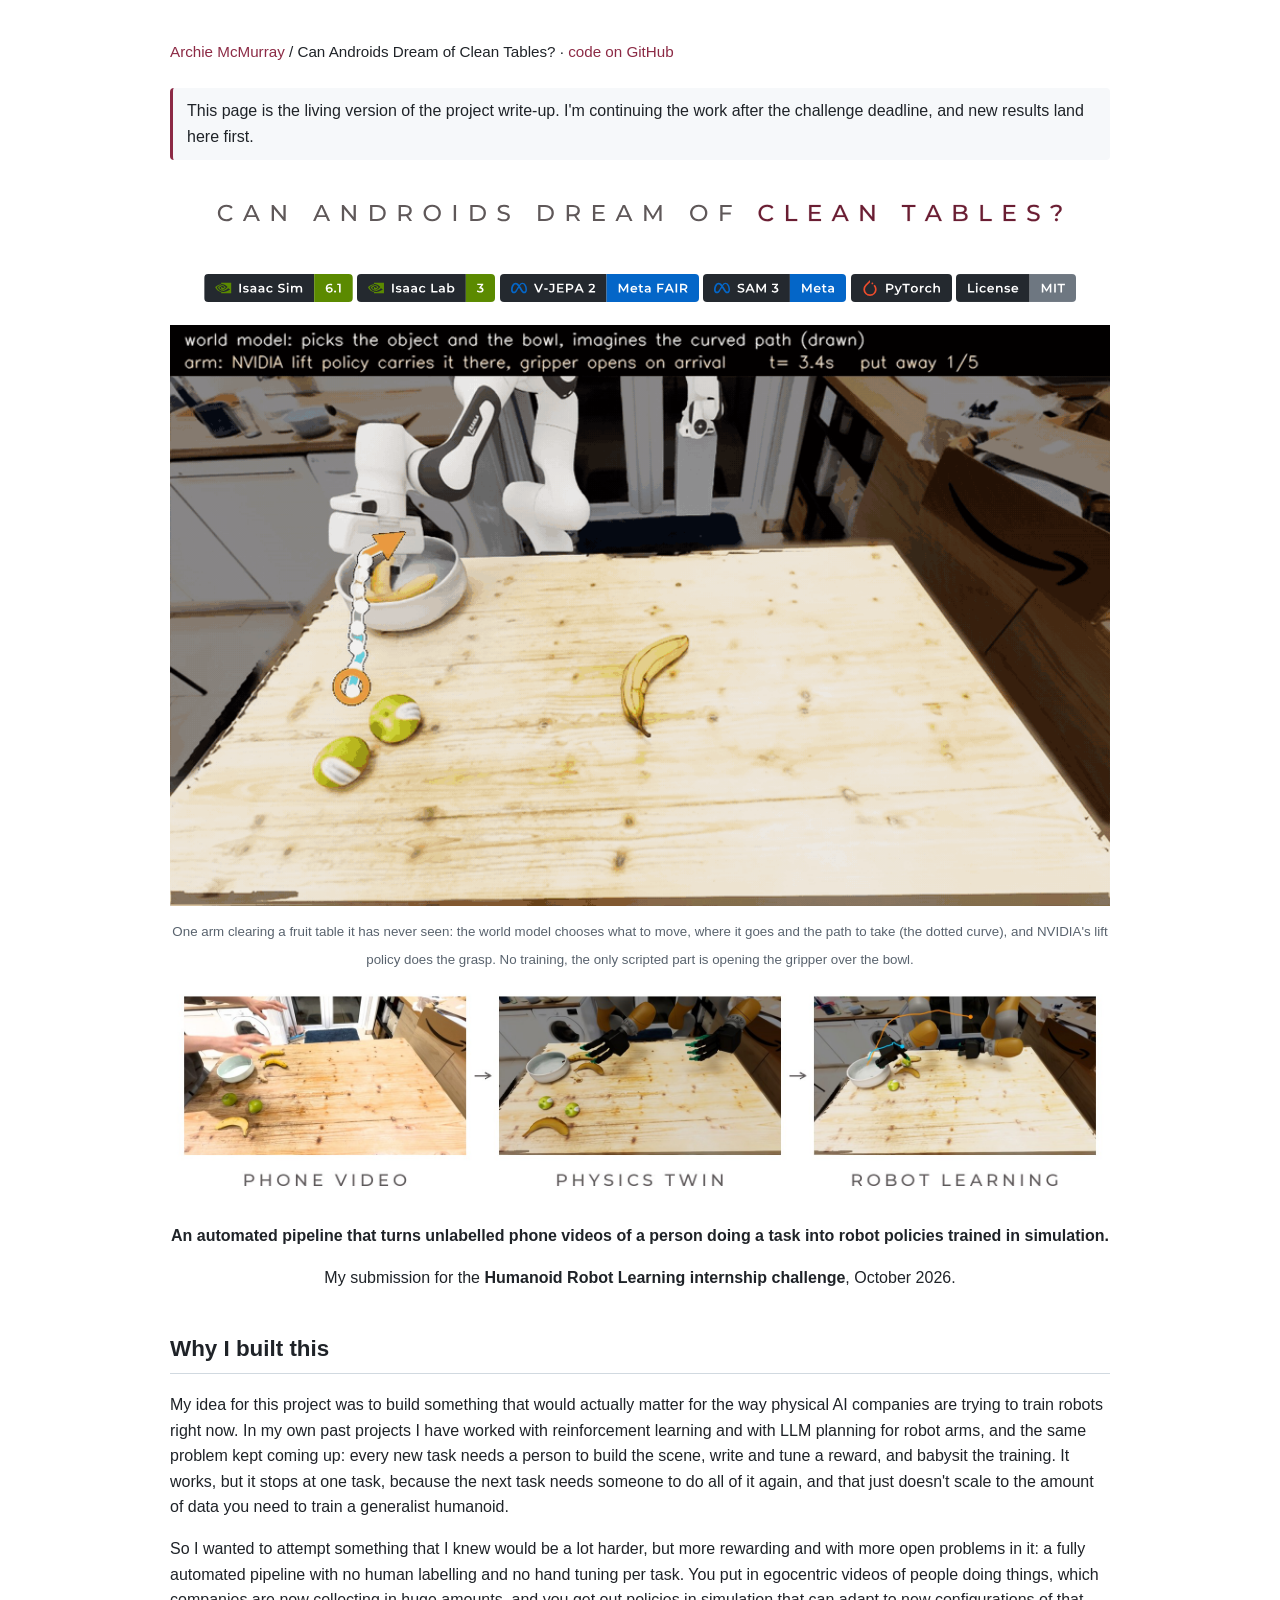
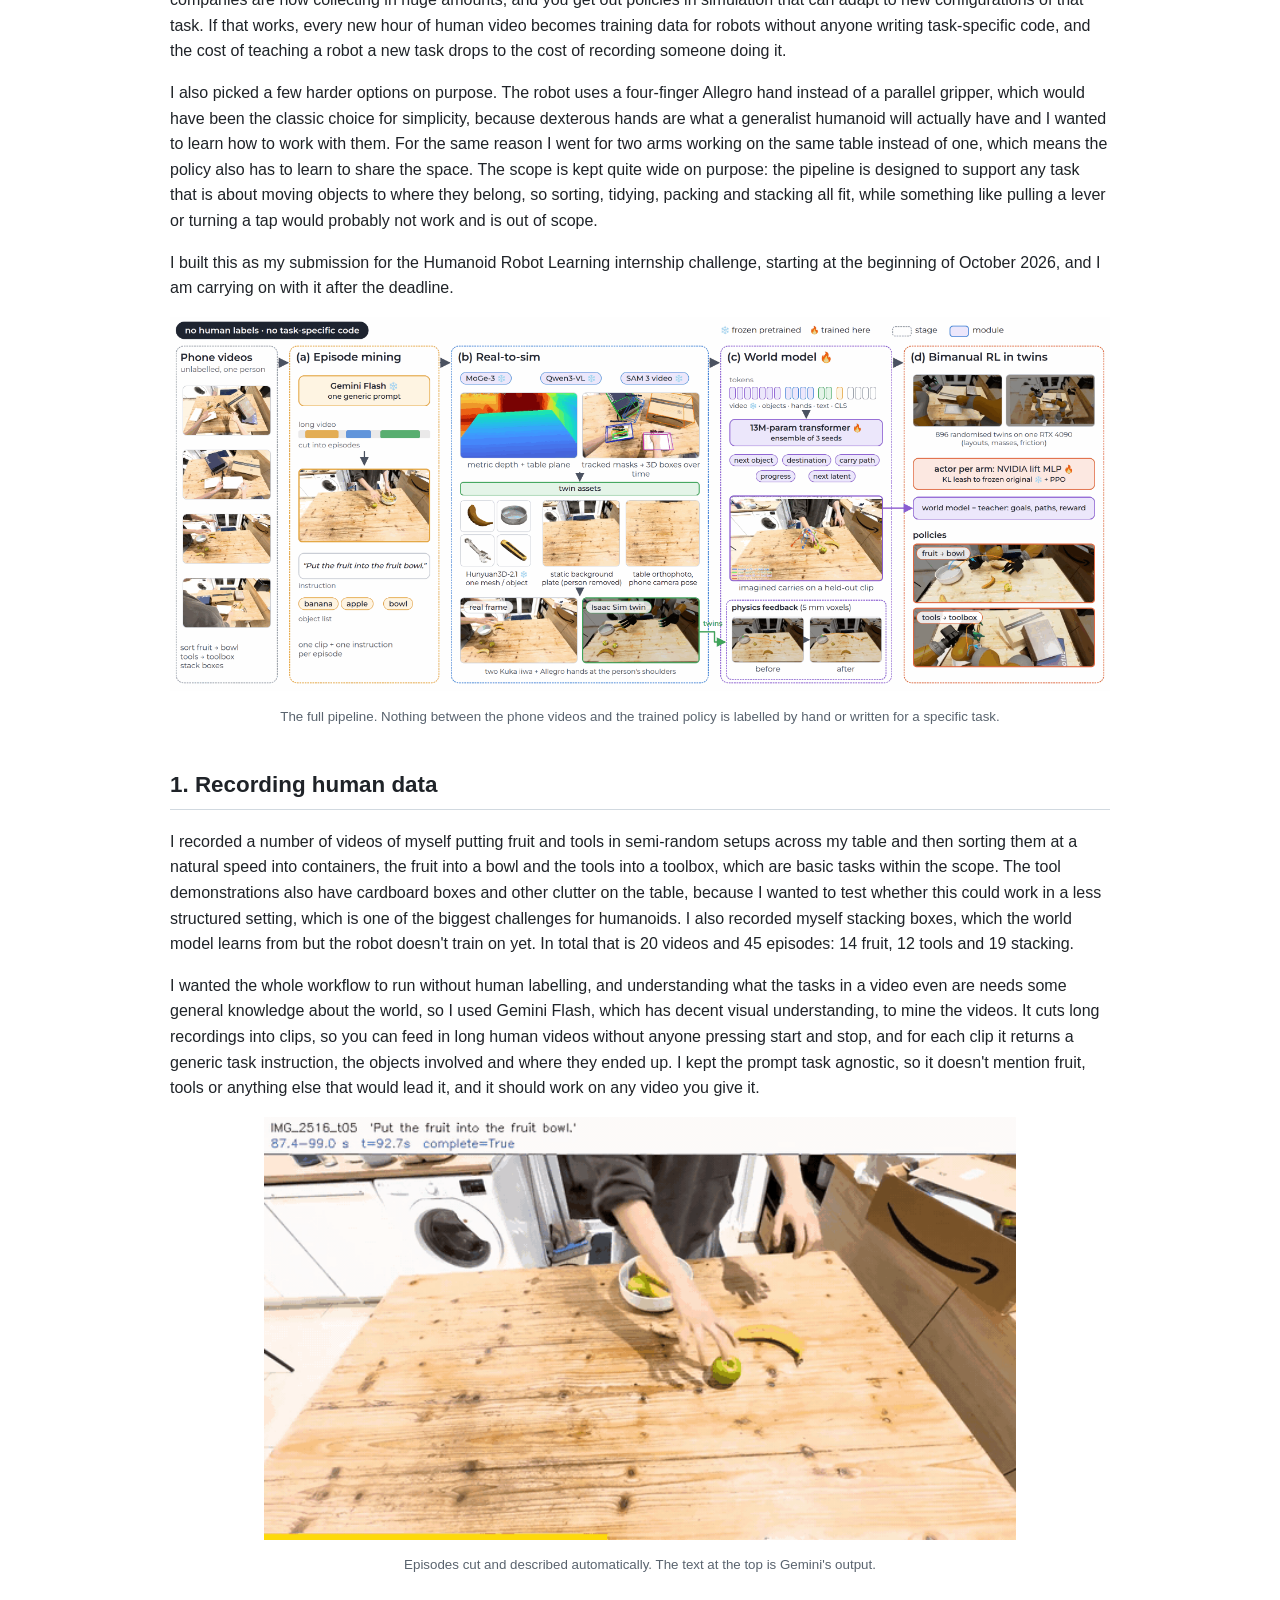
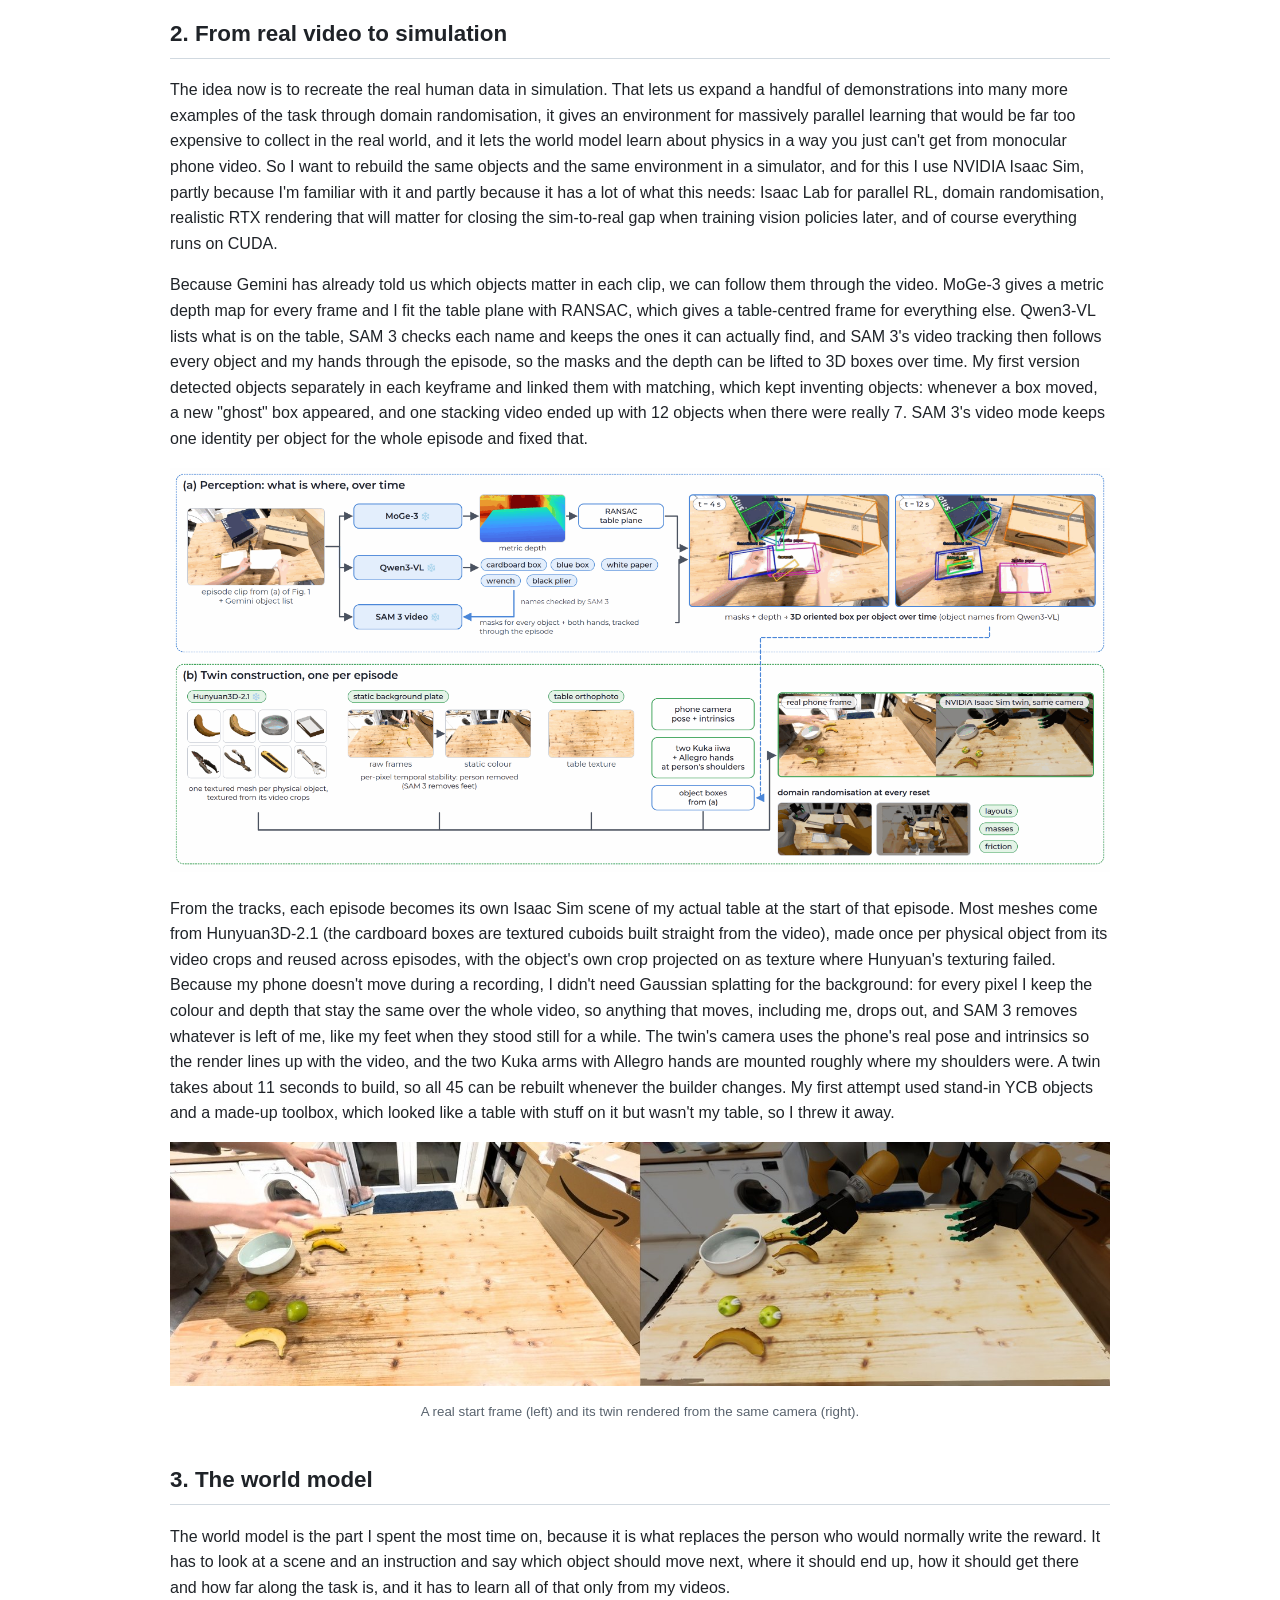
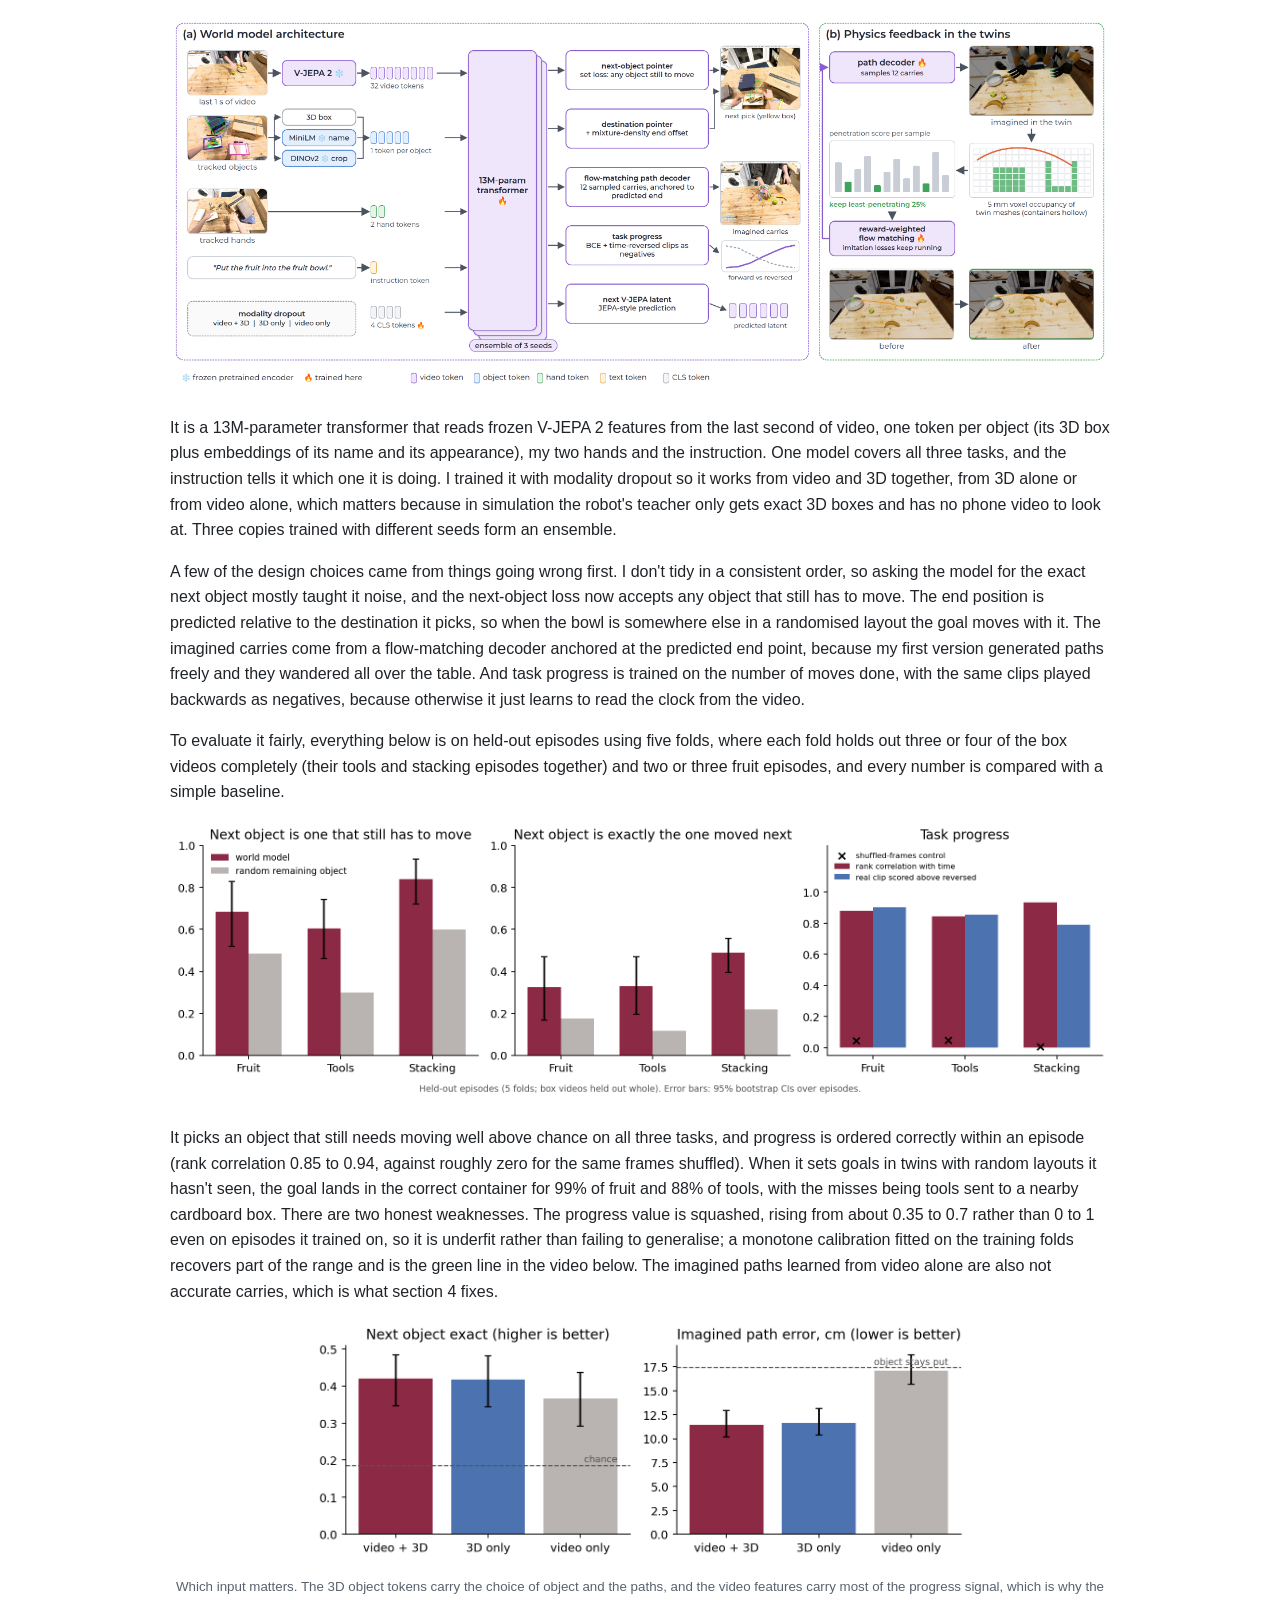
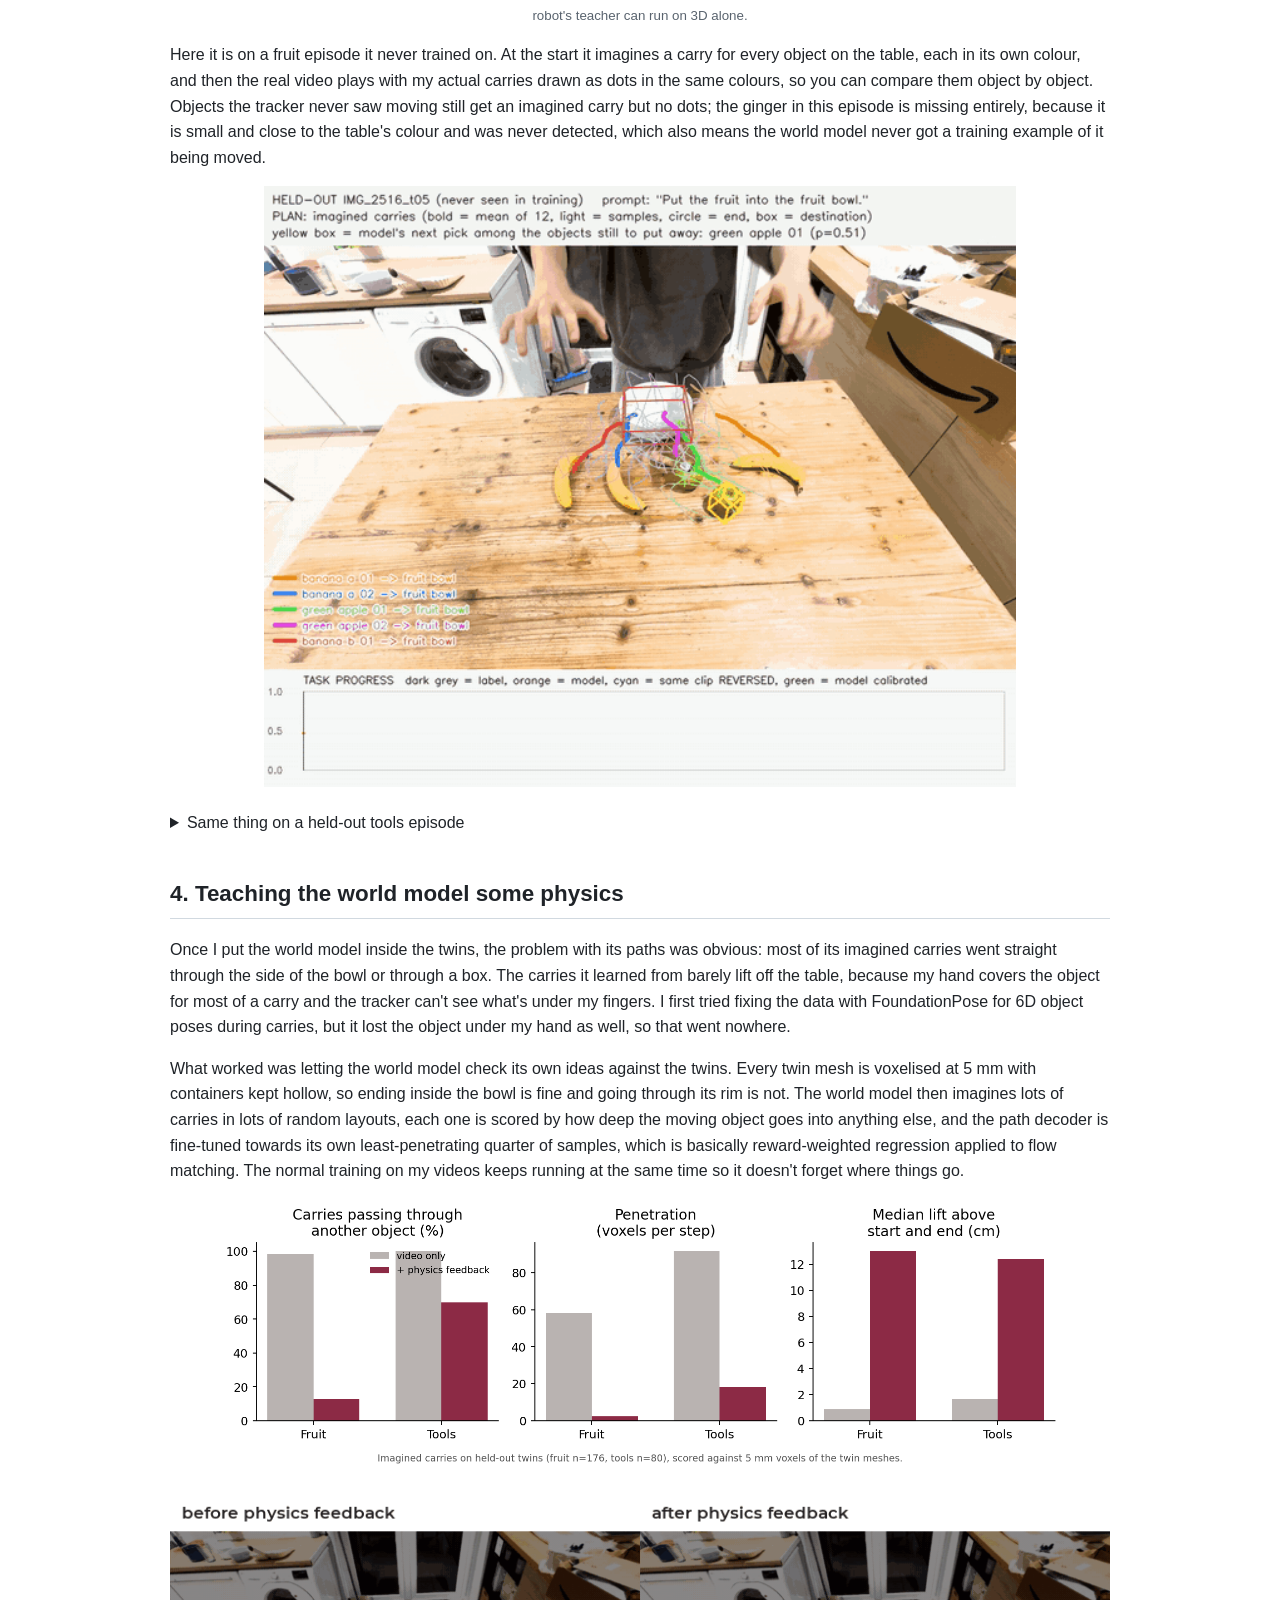
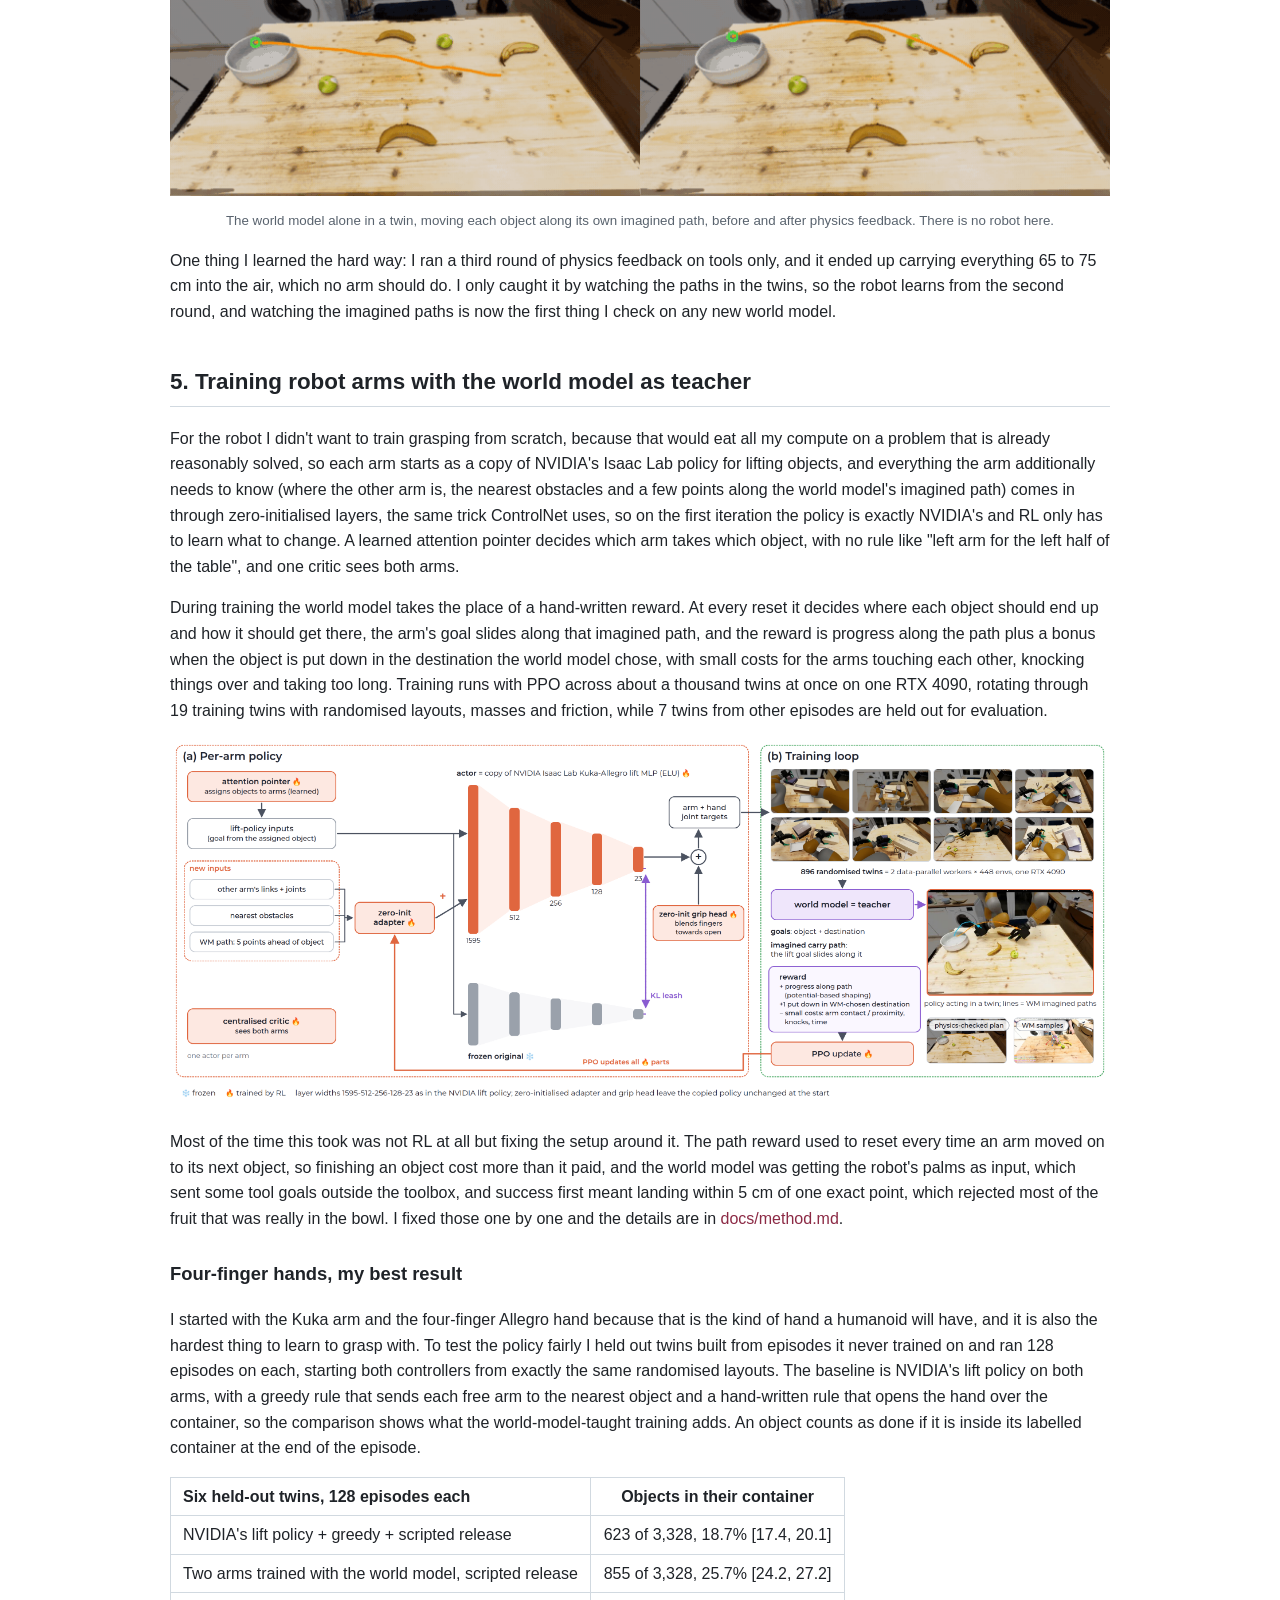
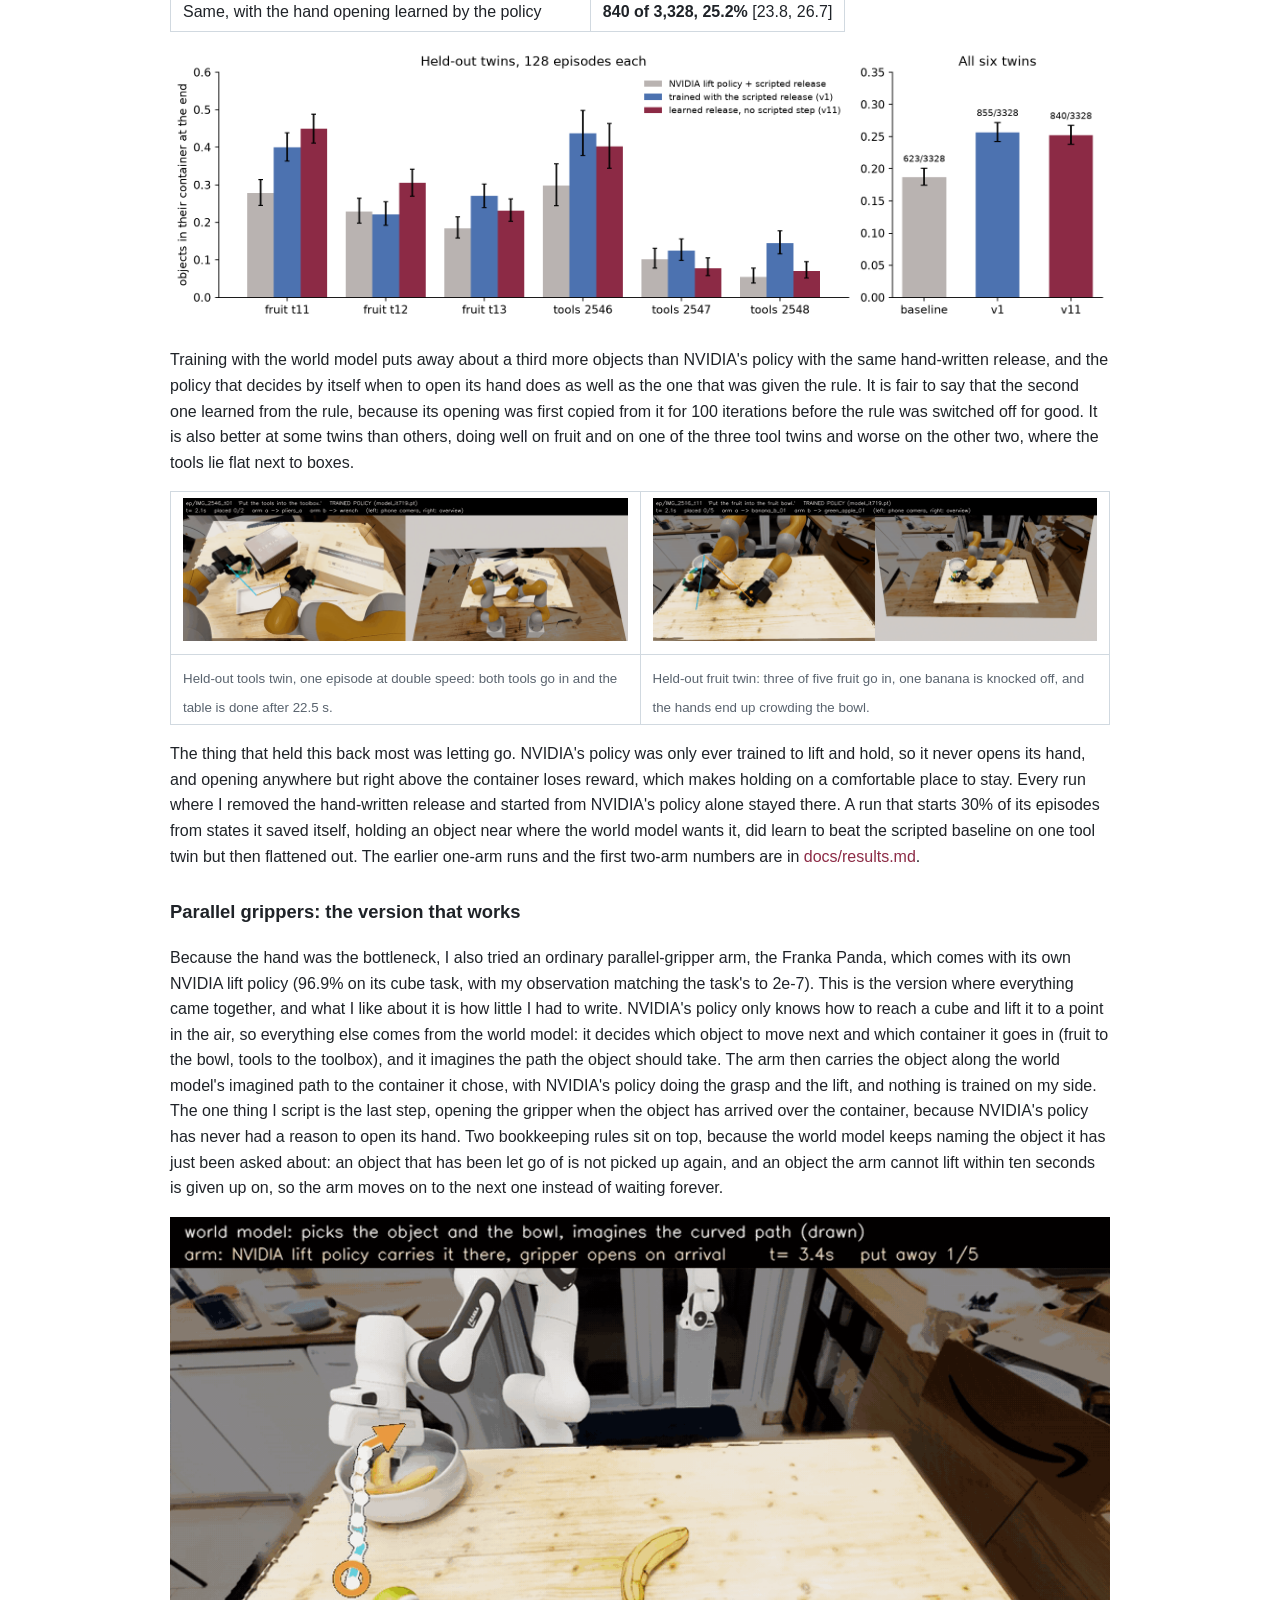
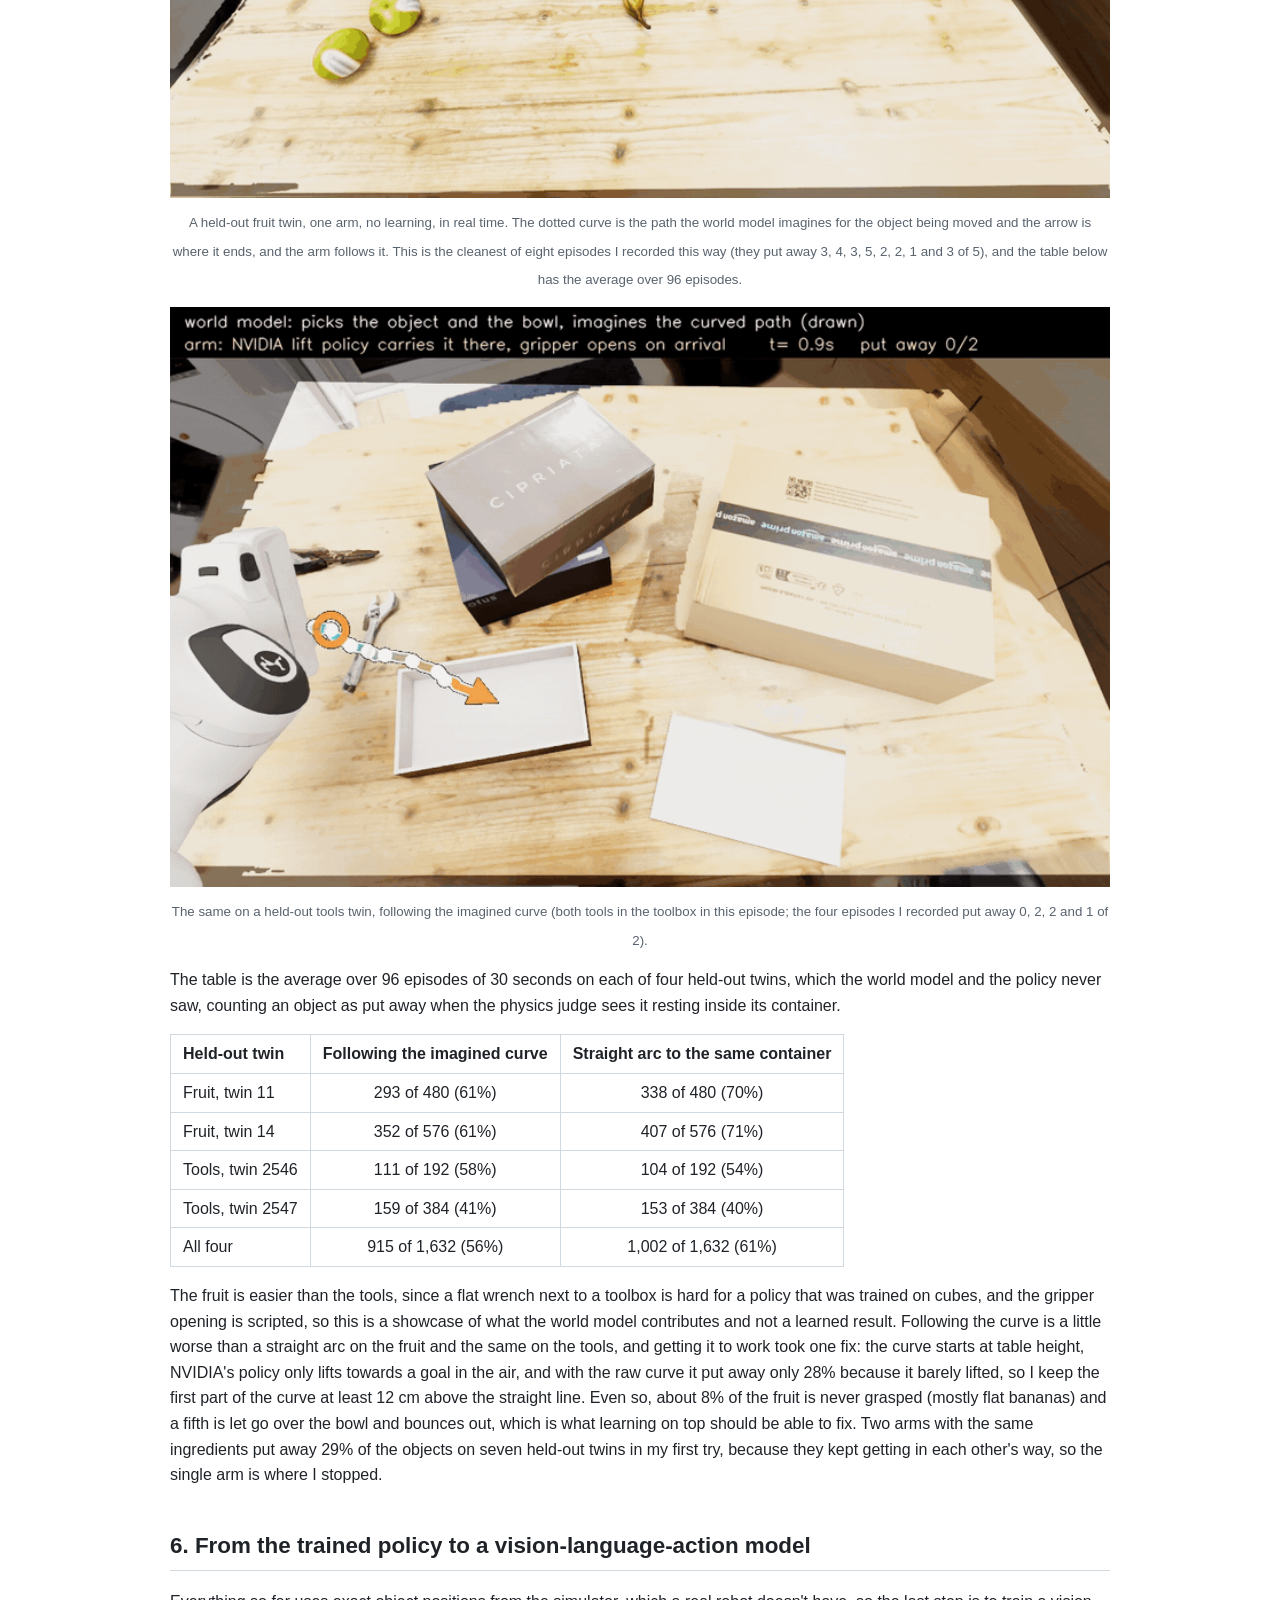
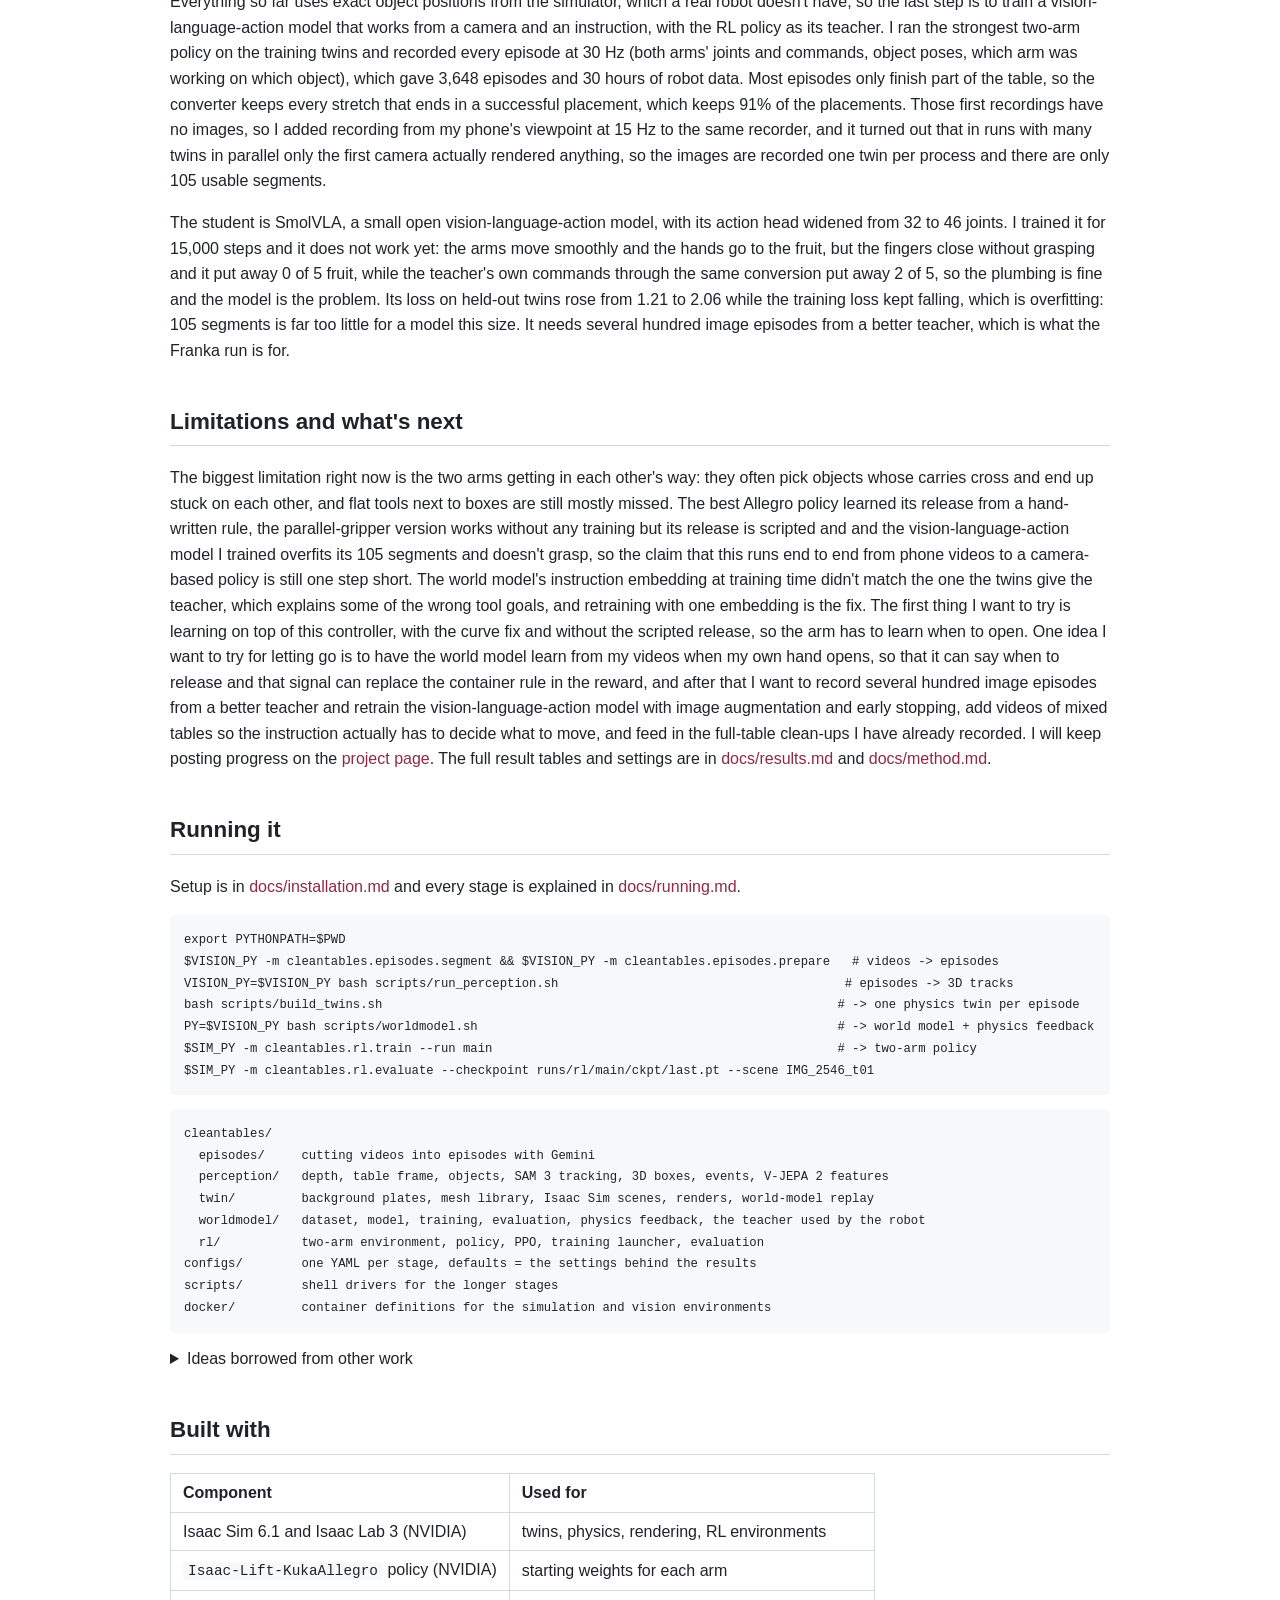
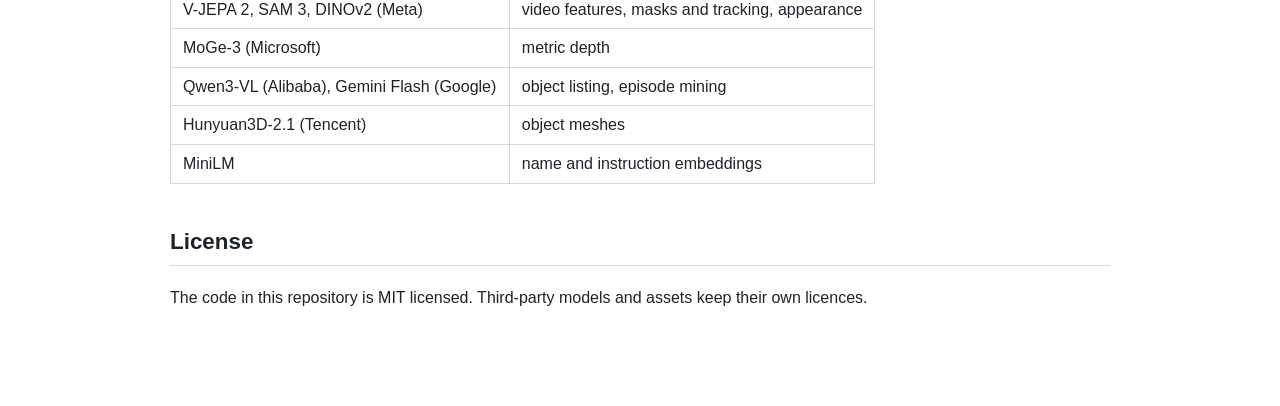
==== clean-tables/index.html @ 3bd8475a "Update clean tables page with the curve-following clean-up" ====
<!doctype html><html lang="en"><head><meta charset="utf-8"><meta name="viewport" content="width=device-width,initial-scale=1">
<title>Can Androids Dream of Clean Tables?</title><link rel="stylesheet" href="../style.css"></head><body><main>
<nav><a href="../">Archie McMurray</a> / Can Androids Dream of Clean Tables? · <a href="https://github.com/ar3o/can-androids-dream-of-clean-tables">code on GitHub</a></nav>
<p class="note">This page is the living version of the project write-up. I'm continuing the work after the challenge deadline, and new results land here first.</p>
<article><p align="center">
  <picture>
    <source media="(prefers-color-scheme: dark)" srcset="assets/banner-dark.svg">
    <img src="assets/banner-light.svg" alt="Can Androids Dream of Clean Tables?" width="100%">
  </picture>
</p>

<p align="center">
  <a href="https://developer.nvidia.com/isaac/sim"><img src="assets/badges/isaac_sim.svg" alt="NVIDIA Isaac Sim 6.1" height="28"></a>
  <a href="https://github.com/isaac-sim/IsaacLab"><img src="assets/badges/isaac_lab.svg" alt="NVIDIA Isaac Lab 3" height="28"></a>
  <a href="https://github.com/facebookresearch/vjepa2"><img src="assets/badges/vjepa2.svg" alt="V-JEPA 2 by Meta FAIR" height="28"></a>
  <img src="assets/badges/sam3.svg" alt="SAM 3 by Meta" height="28">
  <img src="assets/badges/pytorch.svg" alt="PyTorch" height="28">
  <a href="https://github.com/ar3o/can-androids-dream-of-clean-tables/blob/main/LICENSE"><img src="assets/badges/license.svg" alt="MIT licence" height="28"></a>
</p>

<p align="center">
  <img src="assets/media/hero_fruit_curve.gif" alt="One Franka arm clearing a held-out fruit twin in 11 seconds, following the curved path the world model imagines, which is drawn over the view." width="100%">
  <br><sub>One arm clearing a fruit table it has never seen: the world model chooses what to move, where it goes and the path to take (the dotted curve), and NVIDIA's lift policy does the grasp. No training, the only scripted part is opening the gripper over the bowl.</sub>
</p>

<p align="center">
  <picture>
    <source media="(prefers-color-scheme: dark)" srcset="assets/hero_strip-dark.jpg">
    <img src="assets/hero_strip-light.jpg" alt="Three views of the same fruit-to-bowl episode: a frame of my phone video, the physics twin built automatically from it, and the two robot arms learning the task in the twin." width="100%">
  </picture>
</p>

<p align="center"><b>An automated pipeline that turns unlabelled phone videos of a person doing a task into robot policies trained in simulation.</b></p>

<p align="center">My submission for the <b>Humanoid Robot Learning internship challenge</b>, October 2026.</p>

<h2>Why I built this</h2>
<p>My idea for this project was to build something that would actually matter for the way physical AI companies are trying to train robots right now. In my own past projects I have worked with reinforcement learning and with LLM planning for robot arms, and the same problem kept coming up: every new task needs a person to build the scene, write and tune a reward, and babysit the training. It works, but it stops at one task, because the next task needs someone to do all of it again, and that just doesn't scale to the amount of data you need to train a generalist humanoid.</p>
<p>So I wanted to attempt something that I knew would be a lot harder, but more rewarding and with more open problems in it: a fully automated pipeline with no human labelling and no hand tuning per task. You put in egocentric videos of people doing things, which companies are now collecting in huge amounts, and you get out policies in simulation that can adapt to new configurations of that task. If that works, every new hour of human video becomes training data for robots without anyone writing task-specific code, and the cost of teaching a robot a new task drops to the cost of recording someone doing it.</p>
<p>I also picked a few harder options on purpose. The robot uses a four-finger Allegro hand instead of a parallel gripper, which would have been the classic choice for simplicity, because dexterous hands are what a generalist humanoid will actually have and I wanted to learn how to work with them. For the same reason I went for two arms working on the same table instead of one, which means the policy also has to learn to share the space. The scope is kept quite wide on purpose: the pipeline is designed to support any task that is about moving objects to where they belong, so sorting, tidying, packing and stacking all fit, while something like pulling a lever or turning a tap would probably not work and is out of scope.</p>
<p>I built this as my submission for the Humanoid Robot Learning internship challenge, starting at the beginning of October 2026, and I am carrying on with it after the deadline.</p>
<p align="center">
  <img src="assets/figures/fig_pipeline.png" alt="Overview of the whole automated pipeline: phone videos are cut into episodes by a video-language model, every object is tracked in 3D and rebuilt as a physics twin in Isaac Sim, a world model learns the task from the videos and is then corrected with physics in the twins, and two robot arms are trained with reinforcement learning in thousands of randomised twins with the world model as their teacher." width="100%">
  <br><sub>The full pipeline. Nothing between the phone videos and the trained policy is labelled by hand or written for a specific task.</sub>
</p>

<h2>1. Recording human data</h2>
<p>I recorded a number of videos of myself putting fruit and tools in semi-random setups across my table and then sorting them at a natural speed into containers, the fruit into a bowl and the tools into a toolbox, which are basic tasks within the scope. The tool demonstrations also have cardboard boxes and other clutter on the table, because I wanted to test whether this could work in a less structured setting, which is one of the biggest challenges for humanoids. I also recorded myself stacking boxes, which the world model learns from but the robot doesn't train on yet. In total that is 20 videos and 45 episodes: 14 fruit, 12 tools and 19 stacking.</p>
<p>I wanted the whole workflow to run without human labelling, and understanding what the tasks in a video even are needs some general knowledge about the world, so I used Gemini Flash, which has decent visual understanding, to mine the videos. It cuts long recordings into clips, so you can feed in long human videos without anyone pressing start and stop, and for each clip it returns a generic task instruction, the objects involved and where they ended up. I kept the prompt task agnostic, so it doesn't mention fruit, tools or anything else that would lead it, and it should work on any video you give it.</p>
<p align="center">
  <picture>
    <source media="(prefers-color-scheme: dark)" srcset="assets/media/episodes-dark.gif">
    <img src="assets/media/episodes-light.gif" alt="Clips from the fruit video, each with the instruction and time range that Gemini wrote for that segment." width="80%">
  </picture>
  <br><sub>Episodes cut and described automatically. The text at the top is Gemini's output.</sub>
</p>

<h2>2. From real video to simulation</h2>
<p>The idea now is to recreate the real human data in simulation. That lets us expand a handful of demonstrations into many more examples of the task through domain randomisation, it gives an environment for massively parallel learning that would be far too expensive to collect in the real world, and it lets the world model learn about physics in a way you just can't get from monocular phone video. So I want to rebuild the same objects and the same environment in a simulator, and for this I use NVIDIA Isaac Sim, partly because I'm familiar with it and partly because it has a lot of what this needs: Isaac Lab for parallel RL, domain randomisation, realistic RTX rendering that will matter for closing the sim-to-real gap when training vision policies later, and of course everything runs on CUDA.</p>
<p>Because Gemini has already told us which objects matter in each clip, we can follow them through the video. MoGe-3 gives a metric depth map for every frame and I fit the table plane with RANSAC, which gives a table-centred frame for everything else. Qwen3-VL lists what is on the table, SAM 3 checks each name and keeps the ones it can actually find, and SAM 3's video tracking then follows every object and my hands through the episode, so the masks and the depth can be lifted to 3D boxes over time. My first version detected objects separately in each keyframe and linked them with matching, which kept inventing objects: whenever a box moved, a new "ghost" box appeared, and one stacking video ended up with 12 objects when there were really 7. SAM 3's video mode keeps one identity per object for the whole episode and fixed that.</p>
<p align="center">
  <img src="assets/figures/fig_real2sim.png" alt="Real-to-sim subsystem: depth and table frame from MoGe-3, object discovery with Qwen3-VL and SAM 3, SAM 3 video tracking lifted to 3D boxes, Hunyuan3D meshes, a static background plate with the person removed, and the assembled twin rendered from the phone camera with two robot arms." width="100%">
</p>

<p>From the tracks, each episode becomes its own Isaac Sim scene of my actual table at the start of that episode. Most meshes come from Hunyuan3D-2.1 (the cardboard boxes are textured cuboids built straight from the video), made once per physical object from its video crops and reused across episodes, with the object's own crop projected on as texture where Hunyuan's texturing failed. Because my phone doesn't move during a recording, I didn't need Gaussian splatting for the background: for every pixel I keep the colour and depth that stay the same over the whole video, so anything that moves, including me, drops out, and SAM 3 removes whatever is left of me, like my feet when they stood still for a while. The twin's camera uses the phone's real pose and intrinsics so the render lines up with the video, and the two Kuka arms with Allegro hands are mounted roughly where my shoulders were. A twin takes about 11 seconds to build, so all 45 can be rebuilt whenever the builder changes. My first attempt used stand-in YCB objects and a made-up toolbox, which looked like a table with stuff on it but wasn't my table, so I threw it away.</p>
<p align="center">
  <img src="assets/media/twin_side_by_side.jpg" alt="Left: my phone frame at the start of a fruit episode. Right: the twin of the same moment from the same camera, with me removed and the robot arms added." width="100%">
  <br><sub>A real start frame (left) and its twin rendered from the same camera (right).</sub>
</p>

<h2>3. The world model</h2>
<p>The world model is the part I spent the most time on, because it is what replaces the person who would normally write the reward. It has to look at a scene and an instruction and say which object should move next, where it should end up, how it should get there and how far along the task is, and it has to learn all of that only from my videos.</p>
<p align="center">
  <img src="assets/figures/fig_worldmodel.png" alt="World model architecture: frozen V-JEPA 2 video tokens, one token per object built from its 3D box, a frozen MiniLM name embedding and a frozen DINOv2 appearance embedding, two hand tokens and the instruction go into a trained transformer, which predicts the next object, its destination and end position, imagined carry paths with flow matching, task progress and the next video latent. Panel (b) shows the physics feedback stage." width="100%">
</p>

<p>It is a 13M-parameter transformer that reads frozen V-JEPA 2 features from the last second of video, one token per object (its 3D box plus embeddings of its name and its appearance), my two hands and the instruction. One model covers all three tasks, and the instruction tells it which one it is doing. I trained it with modality dropout so it works from video and 3D together, from 3D alone or from video alone, which matters because in simulation the robot's teacher only gets exact 3D boxes and has no phone video to look at. Three copies trained with different seeds form an ensemble.</p>
<p>A few of the design choices came from things going wrong first. I don't tidy in a consistent order, so asking the model for the exact next object mostly taught it noise, and the next-object loss now accepts any object that still has to move. The end position is predicted relative to the destination it picks, so when the bowl is somewhere else in a randomised layout the goal moves with it. The imagined carries come from a flow-matching decoder anchored at the predicted end point, because my first version generated paths freely and they wandered all over the table. And task progress is trained on the number of moves done, with the same clips played backwards as negatives, because otherwise it just learns to read the clock from the video.</p>
<p>To evaluate it fairly, everything below is on held-out episodes using five folds, where each fold holds out three or four of the box videos completely (their tools and stacking episodes together) and two or three fruit episodes, and every number is compared with a simple baseline.</p>
<p align="center">
  <img src="assets/results/wm_heldout.png" alt="Bar charts on held-out episodes: next object still to move, world model 0.68, 0.61, 0.84 against random 0.49, 0.30, 0.60 for fruit, tools and stacking; exact next object 0.32, 0.33, 0.49 against 0.18, 0.12, 0.22; task progress rank correlation 0.88, 0.85, 0.94 with a shuffled-frames control near zero, and the real clip scored above the reversed one 90%, 87% and 79% of the time." width="100%">
</p>

<p>It picks an object that still needs moving well above chance on all three tasks, and progress is ordered correctly within an episode (rank correlation 0.85 to 0.94, against roughly zero for the same frames shuffled). When it sets goals in twins with random layouts it hasn't seen, the goal lands in the correct container for 99% of fruit and 88% of tools, with the misses being tools sent to a nearby cardboard box. There are two honest weaknesses. The progress value is squashed, rising from about 0.35 to 0.7 rather than 0 to 1 even on episodes it trained on, so it is underfit rather than failing to generalise; a monotone calibration fitted on the training folds recovers part of the range and is the green line in the video below. The imagined paths learned from video alone are also not accurate carries, which is what section 4 fixes.</p>
<p align="center">
  <img src="assets/results/wm_inputs.png" alt="Input ablation pooled over all tasks: next object exact 0.42 with video and 3D, 0.42 with 3D only, 0.37 with video only, against chance 0.19; imagined path error 11.4, 11.6 and 17.1 cm against 17.4 cm for the object staying put." width="70%">
  <br><sub>Which input matters. The 3D object tokens carry the choice of object and the paths, and the video features carry most of the progress signal, which is why the robot's teacher can run on 3D alone.</sub>
</p>

<p>Here it is on a fruit episode it never trained on. At the start it imagines a carry for every object on the table, each in its own colour, and then the real video plays with my actual carries drawn as dots in the same colours, so you can compare them object by object. Objects the tracker never saw moving still get an imagined carry but no dots; the ginger in this episode is missing entirely, because it is small and close to the table's colour and was never detected, which also means the world model never got a training example of it being moved.</p>
<p align="center">
  <picture>
    <source media="(prefers-color-scheme: dark)" srcset="assets/media/wm_plan_IMG_2516_t05-dark.gif">
    <img src="assets/media/wm_plan_IMG_2516_t05-light.gif" alt="Held-out fruit episode: at the start the world model draws an imagined carry for each fruit into the bowl, then the real video plays with the real carries drawn in the same colours and the predicted task progress underneath." width="80%">
  </picture>
</p>

<details>
<summary>Same thing on a held-out tools episode</summary>
<br>
<p align="center">
  <picture>
    <source media="(prefers-color-scheme: dark)" srcset="assets/media/wm_plan_IMG_2542_t01-dark.gif">
    <img src="assets/media/wm_plan_IMG_2542_t01-light.gif" alt="Held-out tools episode with imagined carries for each tool and the real carries drawn in the same colours." width="80%">
  </picture>
</p>
</details>

<h2>4. Teaching the world model some physics</h2>
<p>Once I put the world model inside the twins, the problem with its paths was obvious: most of its imagined carries went straight through the side of the bowl or through a box. The carries it learned from barely lift off the table, because my hand covers the object for most of a carry and the tracker can't see what's under my fingers. I first tried fixing the data with FoundationPose for 6D object poses during carries, but it lost the object under my hand as well, so that went nowhere.</p>
<p>What worked was letting the world model check its own ideas against the twins. Every twin mesh is voxelised at 5 mm with containers kept hollow, so ending inside the bowl is fine and going through its rim is not. The world model then imagines lots of carries in lots of random layouts, each one is scored by how deep the moving object goes into anything else, and the path decoder is fine-tuned towards its own least-penetrating quarter of samples, which is basically reward-weighted regression applied to flow matching. The normal training on my videos keeps running at the same time so it doesn't forget where things go.</p>
<p align="center">
  <img src="assets/results/physics_feedback.png" alt="Physics feedback results on held-out twins: fruit carries passing through another object drop from 98% to 13% and tools from 100% to 70%; penetration drops from 58 to 2 voxels per step for fruit and from 92 to 18 for tools; median lift rises from 0.9 to 13.0 cm for fruit and 1.6 to 12.4 cm for tools." width="90%">
</p>

<p align="center">
  <picture>
    <source media="(prefers-color-scheme: dark)" srcset="assets/media/physics_feedback-dark.gif">
    <img src="assets/media/physics_feedback-light.gif" alt="The same twin with no robot. Before physics feedback the imagined path skims the table into the side of the bowl; after, it lifts the object over the rim." width="100%">
  </picture>
  <br><sub>The world model alone in a twin, moving each object along its own imagined path, before and after physics feedback. There is no robot here.</sub>
</p>

<p>One thing I learned the hard way: I ran a third round of physics feedback on tools only, and it ended up carrying everything 65 to 75 cm into the air, which no arm should do. I only caught it by watching the paths in the twins, so the robot learns from the second round, and watching the imagined paths is now the first thing I check on any new world model.</p>
<h2>5. Training robot arms with the world model as teacher</h2>
<p>For the robot I didn't want to train grasping from scratch, because that would eat all my compute on a problem that is already reasonably solved, so each arm starts as a copy of NVIDIA's Isaac Lab policy for lifting objects, and everything the arm additionally needs to know (where the other arm is, the nearest obstacles and a few points along the world model's imagined path) comes in through zero-initialised layers, the same trick ControlNet uses, so on the first iteration the policy is exactly NVIDIA's and RL only has to learn what to change. A learned attention pointer decides which arm takes which object, with no rule like "left arm for the left half of the table", and one critic sees both arms.</p>
<p>During training the world model takes the place of a hand-written reward. At every reset it decides where each object should end up and how it should get there, the arm's goal slides along that imagined path, and the reward is progress along the path plus a bonus when the object is put down in the destination the world model chose, with small costs for the arms touching each other, knocking things over and taking too long. Training runs with PPO across about a thousand twins at once on one RTX 4090, rotating through 19 training twins with randomised layouts, masses and friction, while 7 twins from other episodes are held out for evaluation.</p>
<p align="center">
  <img src="assets/figures/fig_rl.png" alt="RL training: each arm's actor is a trainable copy of NVIDIA's lift policy with a zero-initialised adapter and a grip-strength head, tied to the frozen original by a KL leash; a pointer assigns objects to arms and a shared critic sees both; 896 randomised twins run in parallel and the world model provides goals, imagined carry paths and the reward." width="100%">
</p>

<p>Most of the time this took was not RL at all but fixing the setup around it. The path reward used to reset every time an arm moved on to its next object, so finishing an object cost more than it paid, and the world model was getting the robot's palms as input, which sent some tool goals outside the toolbox, and success first meant landing within 5 cm of one exact point, which rejected most of the fruit that was really in the bowl. I fixed those one by one and the details are in <a href="https://github.com/ar3o/can-androids-dream-of-clean-tables/blob/main/docs/method.md">docs/method.md</a>.</p>
<h3>Four-finger hands, my best result</h3>
<p>I started with the Kuka arm and the four-finger Allegro hand because that is the kind of hand a humanoid will have, and it is also the hardest thing to learn to grasp with. To test the policy fairly I held out twins built from episodes it never trained on and ran 128 episodes on each, starting both controllers from exactly the same randomised layouts. The baseline is NVIDIA's lift policy on both arms, with a greedy rule that sends each free arm to the nearest object and a hand-written rule that opens the hand over the container, so the comparison shows what the world-model-taught training adds. An object counts as done if it is inside its labelled container at the end of the episode.</p>
<table>
<thead>
<tr>
<th align="left">Six held-out twins, 128 episodes each</th>
<th align="center">Objects in their container</th>
</tr>
</thead>
<tbody>
<tr>
<td align="left">NVIDIA's lift policy + greedy + scripted release</td>
<td align="center">623 of 3,328, 18.7% [17.4, 20.1]</td>
</tr>
<tr>
<td align="left">Two arms trained with the world model, scripted release</td>
<td align="center">855 of 3,328, 25.7% [24.2, 27.2]</td>
</tr>
<tr>
<td align="left">Same, with the hand opening learned by the policy</td>
<td align="center"><strong>840 of 3,328, 25.2%</strong> [23.8, 26.7]</td>
</tr>
</tbody>
</table>
<p align="center">
  <img src="assets/results/rl_learned_release.png" alt="Held-out twins, 128 episodes each: objects in their container at the end for NVIDIA's lift policy with the scripted release, the run trained with the scripted release and the same run continued with a learned release. Over all six twins 623, 855 and 840 of 3328 objects." width="100%">
</p>

<p>Training with the world model puts away about a third more objects than NVIDIA's policy with the same hand-written release, and the policy that decides by itself when to open its hand does as well as the one that was given the rule. It is fair to say that the second one learned from the rule, because its opening was first copied from it for 100 iterations before the rule was switched off for good. It is also better at some twins than others, doing well on fruit and on one of the three tool twins and worse on the other two, where the tools lie flat next to boxes.</p>
<table>
<tr>
<td width="50%"><img src="assets/media/robot_learned_release_tools.gif" alt="Held-out tools twin: both arms pick up a tool each, carry them over the toolbox and open their hands; the table is cleared after 22.5 seconds." width="100%"></td>
<td width="50%"><img src="assets/media/robot_learned_release_fruit.gif" alt="Held-out fruit twin: both arms put fruit in the bowl at the same time; one banana is knocked off the table early on, and at the end the two hands crowd over the bowl around the last banana." width="100%"></td>
</tr>
<tr>
<td><sub>Held-out tools twin, one episode at double speed: both tools go in and the table is done after 22.5 s.</sub></td>
<td><sub>Held-out fruit twin: three of five fruit go in, one banana is knocked off, and the hands end up crowding the bowl.</sub></td>
</tr>
</table>

<p>The thing that held this back most was letting go. NVIDIA's policy was only ever trained to lift and hold, so it never opens its hand, and opening anywhere but right above the container loses reward, which makes holding on a comfortable place to stay. Every run where I removed the hand-written release and started from NVIDIA's policy alone stayed there. A run that starts 30% of its episodes from states it saved itself, holding an object near where the world model wants it, did learn to beat the scripted baseline on one tool twin but then flattened out. The earlier one-arm runs and the first two-arm numbers are in <a href="https://github.com/ar3o/can-androids-dream-of-clean-tables/blob/main/docs/results.md">docs/results.md</a>.</p>
<h3>Parallel grippers: the version that works</h3>
<p>Because the hand was the bottleneck, I also tried an ordinary parallel-gripper arm, the Franka Panda, which comes with its own NVIDIA lift policy (96.9% on its cube task, with my observation matching the task's to 2e-7). This is the version where everything came together, and what I like about it is how little I had to write. NVIDIA's policy only knows how to reach a cube and lift it to a point in the air, so everything else comes from the world model: it decides which object to move next and which container it goes in (fruit to the bowl, tools to the toolbox), and it imagines the path the object should take. The arm then carries the object along the world model's imagined path to the container it chose, with NVIDIA's policy doing the grasp and the lift, and nothing is trained on my side. The one thing I script is the last step, opening the gripper when the object has arrived over the container, because NVIDIA's policy has never had a reason to open its hand. Two bookkeeping rules sit on top, because the world model keeps naming the object it has just been asked about: an object that has been let go of is not picked up again, and an object the arm cannot lift within ten seconds is given up on, so the arm moves on to the next one instead of waiting forever.</p>
<p align="center">
  <img src="assets/media/hero_fruit_curve.gif" alt="One Franka arm clearing a held-out fruit twin in 11 seconds, following the world model's imagined path, drawn over the camera view as a dotted curve from each fruit to the bowl; all five fruit end up in the bowl." width="100%">
  <br><sub>A held-out fruit twin, one arm, no learning, in real time. The dotted curve is the path the world model imagines for the object being moved and the arrow is where it ends, and the arm follows it. This is the cleanest of eight episodes I recorded this way (they put away 3, 4, 3, 5, 2, 2, 1 and 3 of 5), and the table below has the average over 96 episodes.</sub>
</p>

<p align="center">
  <img src="assets/media/hero_tools_curve.gif" alt="One Franka arm on a held-out tools twin: the pliers and the wrench are carried into the toolbox." width="100%">
  <br><sub>The same on a held-out tools twin, following the imagined curve (both tools in the toolbox in this episode; the four episodes I recorded put away 0, 2, 2 and 1 of 2).</sub>
</p>

<p>The table is the average over 96 episodes of 30 seconds on each of four held-out twins, which the world model and the policy never saw, counting an object as put away when the physics judge sees it resting inside its container.</p>
<table>
<thead>
<tr>
<th align="left">Held-out twin</th>
<th align="center">Following the imagined curve</th>
<th align="center">Straight arc to the same container</th>
</tr>
</thead>
<tbody>
<tr>
<td align="left">Fruit, twin 11</td>
<td align="center">293 of 480 (61%)</td>
<td align="center">338 of 480 (70%)</td>
</tr>
<tr>
<td align="left">Fruit, twin 14</td>
<td align="center">352 of 576 (61%)</td>
<td align="center">407 of 576 (71%)</td>
</tr>
<tr>
<td align="left">Tools, twin 2546</td>
<td align="center">111 of 192 (58%)</td>
<td align="center">104 of 192 (54%)</td>
</tr>
<tr>
<td align="left">Tools, twin 2547</td>
<td align="center">159 of 384 (41%)</td>
<td align="center">153 of 384 (40%)</td>
</tr>
<tr>
<td align="left">All four</td>
<td align="center">915 of 1,632 (56%)</td>
<td align="center">1,002 of 1,632 (61%)</td>
</tr>
</tbody>
</table>
<p>The fruit is easier than the tools, since a flat wrench next to a toolbox is hard for a policy that was trained on cubes, and the gripper opening is scripted, so this is a showcase of what the world model contributes and not a learned result. Following the curve is a little worse than a straight arc on the fruit and the same on the tools, and getting it to work took one fix: the curve starts at table height, NVIDIA's policy only lifts towards a goal in the air, and with the raw curve it put away only 28% because it barely lifted, so I keep the first part of the curve at least 12 cm above the straight line. Even so, about 8% of the fruit is never grasped (mostly flat bananas) and a fifth is let go over the bowl and bounces out, which is what learning on top should be able to fix. Two arms with the same ingredients put away 29% of the objects on seven held-out twins in my first try, because they kept getting in each other's way, so the single arm is where I stopped.</p>
<h2>6. From the trained policy to a vision-language-action model</h2>
<p>Everything so far uses exact object positions from the simulator, which a real robot doesn't have, so the last step is to train a vision-language-action model that works from a camera and an instruction, with the RL policy as its teacher. I ran the strongest two-arm policy on the training twins and recorded every episode at 30 Hz (both arms' joints and commands, object poses, which arm was working on which object), which gave 3,648 episodes and 30 hours of robot data. Most episodes only finish part of the table, so the converter keeps every stretch that ends in a successful placement, which keeps 91% of the placements. Those first recordings have no images, so I added recording from my phone's viewpoint at 15 Hz to the same recorder, and it turned out that in runs with many twins in parallel only the first camera actually rendered anything, so the images are recorded one twin per process and there are only 105 usable segments.</p>
<p>The student is SmolVLA, a small open vision-language-action model, with its action head widened from 32 to 46 joints. I trained it for 15,000 steps and it does not work yet: the arms move smoothly and the hands go to the fruit, but the fingers close without grasping and it put away 0 of 5 fruit, while the teacher's own commands through the same conversion put away 2 of 5, so the plumbing is fine and the model is the problem. Its loss on held-out twins rose from 1.21 to 2.06 while the training loss kept falling, which is overfitting: 105 segments is far too little for a model this size. It needs several hundred image episodes from a better teacher, which is what the Franka run is for.</p>
<h2>Limitations and what's next</h2>
<p>The biggest limitation right now is the two arms getting in each other's way: they often pick objects whose carries cross and end up stuck on each other, and flat tools next to boxes are still mostly missed. The best Allegro policy learned its release from a hand-written rule, the parallel-gripper version works without any training but its release is scripted and and the vision-language-action model I trained overfits its 105 segments and doesn't grasp, so the claim that this runs end to end from phone videos to a camera-based policy is still one step short. The world model's instruction embedding at training time didn't match the one the twins give the teacher, which explains some of the wrong tool goals, and retraining with one embedding is the fix. The first thing I want to try is learning on top of this controller, with the curve fix and without the scripted release, so the arm has to learn when to open. One idea I want to try for letting go is to have the world model learn from my videos when my own hand opens, so that it can say when to release and that signal can replace the container rule in the reward, and after that I want to record several hundred image episodes from a better teacher and retrain the vision-language-action model with image augmentation and early stopping, add videos of mixed tables so the instruction actually has to decide what to move, and feed in the full-table clean-ups I have already recorded. I will keep posting progress on the <a href="https://ar3o.github.io/clean-tables/">project page</a>. The full result tables and settings are in <a href="https://github.com/ar3o/can-androids-dream-of-clean-tables/blob/main/docs/results.md">docs/results.md</a> and <a href="https://github.com/ar3o/can-androids-dream-of-clean-tables/blob/main/docs/method.md">docs/method.md</a>.</p>
<h2>Running it</h2>
<p>Setup is in <a href="https://github.com/ar3o/can-androids-dream-of-clean-tables/blob/main/docs/installation.md">docs/installation.md</a> and every stage is explained in <a href="https://github.com/ar3o/can-androids-dream-of-clean-tables/blob/main/docs/running.md">docs/running.md</a>.</p>
<pre><code class="language-bash">export PYTHONPATH=$PWD
$VISION_PY -m cleantables.episodes.segment &amp;&amp; $VISION_PY -m cleantables.episodes.prepare   # videos -&gt; episodes
VISION_PY=$VISION_PY bash scripts/run_perception.sh                                       # episodes -&gt; 3D tracks
bash scripts/build_twins.sh                                                              # -&gt; one physics twin per episode
PY=$VISION_PY bash scripts/worldmodel.sh                                                 # -&gt; world model + physics feedback
$SIM_PY -m cleantables.rl.train --run main                                               # -&gt; two-arm policy
$SIM_PY -m cleantables.rl.evaluate --checkpoint runs/rl/main/ckpt/last.pt --scene IMG_2546_t01
</code></pre>
<pre><code>cleantables/
  episodes/     cutting videos into episodes with Gemini
  perception/   depth, table frame, objects, SAM 3 tracking, 3D boxes, events, V-JEPA 2 features
  twin/         background plates, mesh library, Isaac Sim scenes, renders, world-model replay
  worldmodel/   dataset, model, training, evaluation, physics feedback, the teacher used by the robot
  rl/           two-arm environment, policy, PPO, training launcher, evaluation
configs/        one YAML per stage, defaults = the settings behind the results
scripts/        shell drivers for the longer stages
docker/         container definitions for the simulation and vision environments
</code></pre>
<details>
<summary>Ideas borrowed from other work</summary>
<table>
<thead>
<tr>
<th align="left">Idea</th>
<th align="left">Where it's from</th>
<th align="left">Used for</th>
</tr>
</thead>
<tbody>
<tr>
<td align="left">Self-supervised video features</td>
<td align="left">V-JEPA 2 (Assran et al., 2025)</td>
<td align="left">world-model video input and next-latent target</td>
</tr>
<tr>
<td align="left">Flow matching</td>
<td align="left">Lipman et al., 2023</td>
<td align="left">imagined carry paths</td>
</tr>
<tr>
<td align="left">Mixture density networks</td>
<td align="left">Bishop, 1994</td>
<td align="left">end-position distribution</td>
</tr>
<tr>
<td align="left">Time-reversed negatives for progress</td>
<td align="left">Arrow of time (Wei et al., 2018); Rank2Reward (Yang et al., 2024)</td>
<td align="left">task-progress head</td>
</tr>
<tr>
<td align="left">Modality dropout</td>
<td align="left">ModDrop (Neverova et al., 2015)</td>
<td align="left">running the world model on 3D alone</td>
</tr>
<tr>
<td align="left">Deep ensembles</td>
<td align="left">Lakshminarayanan et al., 2017</td>
<td align="left">three-seed ensemble</td>
</tr>
<tr>
<td align="left">Reward-weighted regression</td>
<td align="left">Peters &amp; Schaal, 2007</td>
<td align="left">physics feedback</td>
</tr>
<tr>
<td align="left">Zero-initialised input layers</td>
<td align="left">ControlNet (Zhang et al., 2023)</td>
<td align="left">adding inputs to NVIDIA's policy</td>
</tr>
<tr>
<td align="left">KL penalty to a reference policy</td>
<td align="left">RLHF fine-tuning (Ouyang et al., 2022)</td>
<td align="left">keeping the grasp while fine-tuning</td>
</tr>
<tr>
<td align="left">Each hand observes the other</td>
<td align="left">Bi-DexHands (Chen et al., 2022)</td>
<td align="left">two-arm coordination</td>
</tr>
<tr>
<td align="left">Centralised critic</td>
<td align="left">MAPPO (Yu et al., 2022)</td>
<td align="left">one critic for both arms</td>
</tr>
<tr>
<td align="left">Pointer attention</td>
<td align="left">Pointer Networks (Vinyals et al., 2015)</td>
<td align="left">assigning objects to arms</td>
</tr>
<tr>
<td align="left">Potential-based shaping</td>
<td align="left">Ng et al., 1999</td>
<td align="left">path-progress reward</td>
</tr>
<tr>
<td align="left">Domain randomisation</td>
<td align="left">Tobin et al., 2017</td>
<td align="left">layouts, masses, friction</td>
</tr>
<tr>
<td align="left">Returning to promising states</td>
<td align="left">Go-Explore (Ecoffet et al., 2021); reverse curriculum (Florensa et al., 2017)</td>
<td align="left">learning to let go without a script</td>
</tr>
<tr>
<td align="left">Vision-language-action model</td>
<td align="left">SmolVLA (Shukor et al., 2025)</td>
<td align="left">the camera-based student</td>
</tr>
</tbody>
</table>
</details>
<h2>Built with</h2>
<table>
<thead>
<tr>
<th align="left">Component</th>
<th align="left">Used for</th>
</tr>
</thead>
<tbody>
<tr>
<td align="left">Isaac Sim 6.1 and Isaac Lab 3 (NVIDIA)</td>
<td align="left">twins, physics, rendering, RL environments</td>
</tr>
<tr>
<td align="left"><code>Isaac-Lift-KukaAllegro</code> policy (NVIDIA)</td>
<td align="left">starting weights for each arm</td>
</tr>
<tr>
<td align="left">V-JEPA 2, SAM 3, DINOv2 (Meta)</td>
<td align="left">video features, masks and tracking, appearance</td>
</tr>
<tr>
<td align="left">MoGe-3 (Microsoft)</td>
<td align="left">metric depth</td>
</tr>
<tr>
<td align="left">Qwen3-VL (Alibaba), Gemini Flash (Google)</td>
<td align="left">object listing, episode mining</td>
</tr>
<tr>
<td align="left">Hunyuan3D-2.1 (Tencent)</td>
<td align="left">object meshes</td>
</tr>
<tr>
<td align="left">MiniLM</td>
<td align="left">name and instruction embeddings</td>
</tr>
</tbody>
</table>
<h2>License</h2>
<p>The code in this repository is MIT licensed. Third-party models and assets keep their own licences.</p></article></main></body></html>
---- style.css ----
:root { --bg:#ffffff; --fg:#1f2328; --muted:#59636e; --line:#d1d9e0; --card:#f6f8fa; --accent:#8c2a45; }
@media (prefers-color-scheme: dark) { :root { --bg:#0d1117; --fg:#e6edf3; --muted:#9198a1; --line:#30363d; --card:#151b23; --accent:#d0587a; } }
* { box-sizing: border-box; }
body { margin:0; background:var(--bg); color:var(--fg); font:16px/1.6 -apple-system,BlinkMacSystemFont,"Segoe UI","Noto Sans",Helvetica,Arial,sans-serif; }
main { max-width: 980px; margin: 0 auto; padding: 40px 20px 80px; }
a { color: var(--accent); text-decoration: none; } a:hover { text-decoration: underline; }
h1 { font-size: 2em; margin: 0 0 4px; } h2 { font-size: 1.4em; border-bottom: 1px solid var(--line); padding-bottom: 6px; margin-top: 40px; }
h3 { font-size: 1.15em; margin-top: 28px; }
.muted { color: var(--muted); } .links a { margin-right: 16px; }
.grid { display: grid; grid-template-columns: repeat(auto-fill, minmax(290px, 1fr)); gap: 18px; margin-top: 18px; }
.card { background: var(--card); border: 1px solid var(--line); border-radius: 10px; overflow: hidden; display: flex; flex-direction: column; }
.card img { width: 100%; aspect-ratio: 16/9; object-fit: cover; display: block; background: #ddd; }
.card .body { padding: 14px 16px 16px; } .card h3 { margin: 0 0 6px; font-size: 1.05em; } .card p { margin: 0 0 8px; font-size: 0.93em; }
.tag { display: inline-block; font-size: 0.78em; color: var(--muted); border: 1px solid var(--line); border-radius: 20px; padding: 1px 9px; margin: 2px 4px 2px 0; }
.note { border-left: 3px solid var(--accent); background: var(--card); padding: 10px 14px; border-radius: 4px; }
article img { max-width: 100%; height: auto; } article table { border-collapse: collapse; display: block; overflow-x: auto; margin: 12px 0; }
article th, article td { border: 1px solid var(--line); padding: 6px 12px; } article pre { background: var(--card); padding: 14px; border-radius: 6px; overflow-x: auto; font-size: 0.85em; }
article code { background: var(--card); padding: 1px 5px; border-radius: 4px; font-size: 0.9em; } article pre code { padding: 0; }
article sub { color: var(--muted); } details { margin: 12px 0; } summary { cursor: pointer; }
nav { font-size: 0.95em; margin-bottom: 24px; }
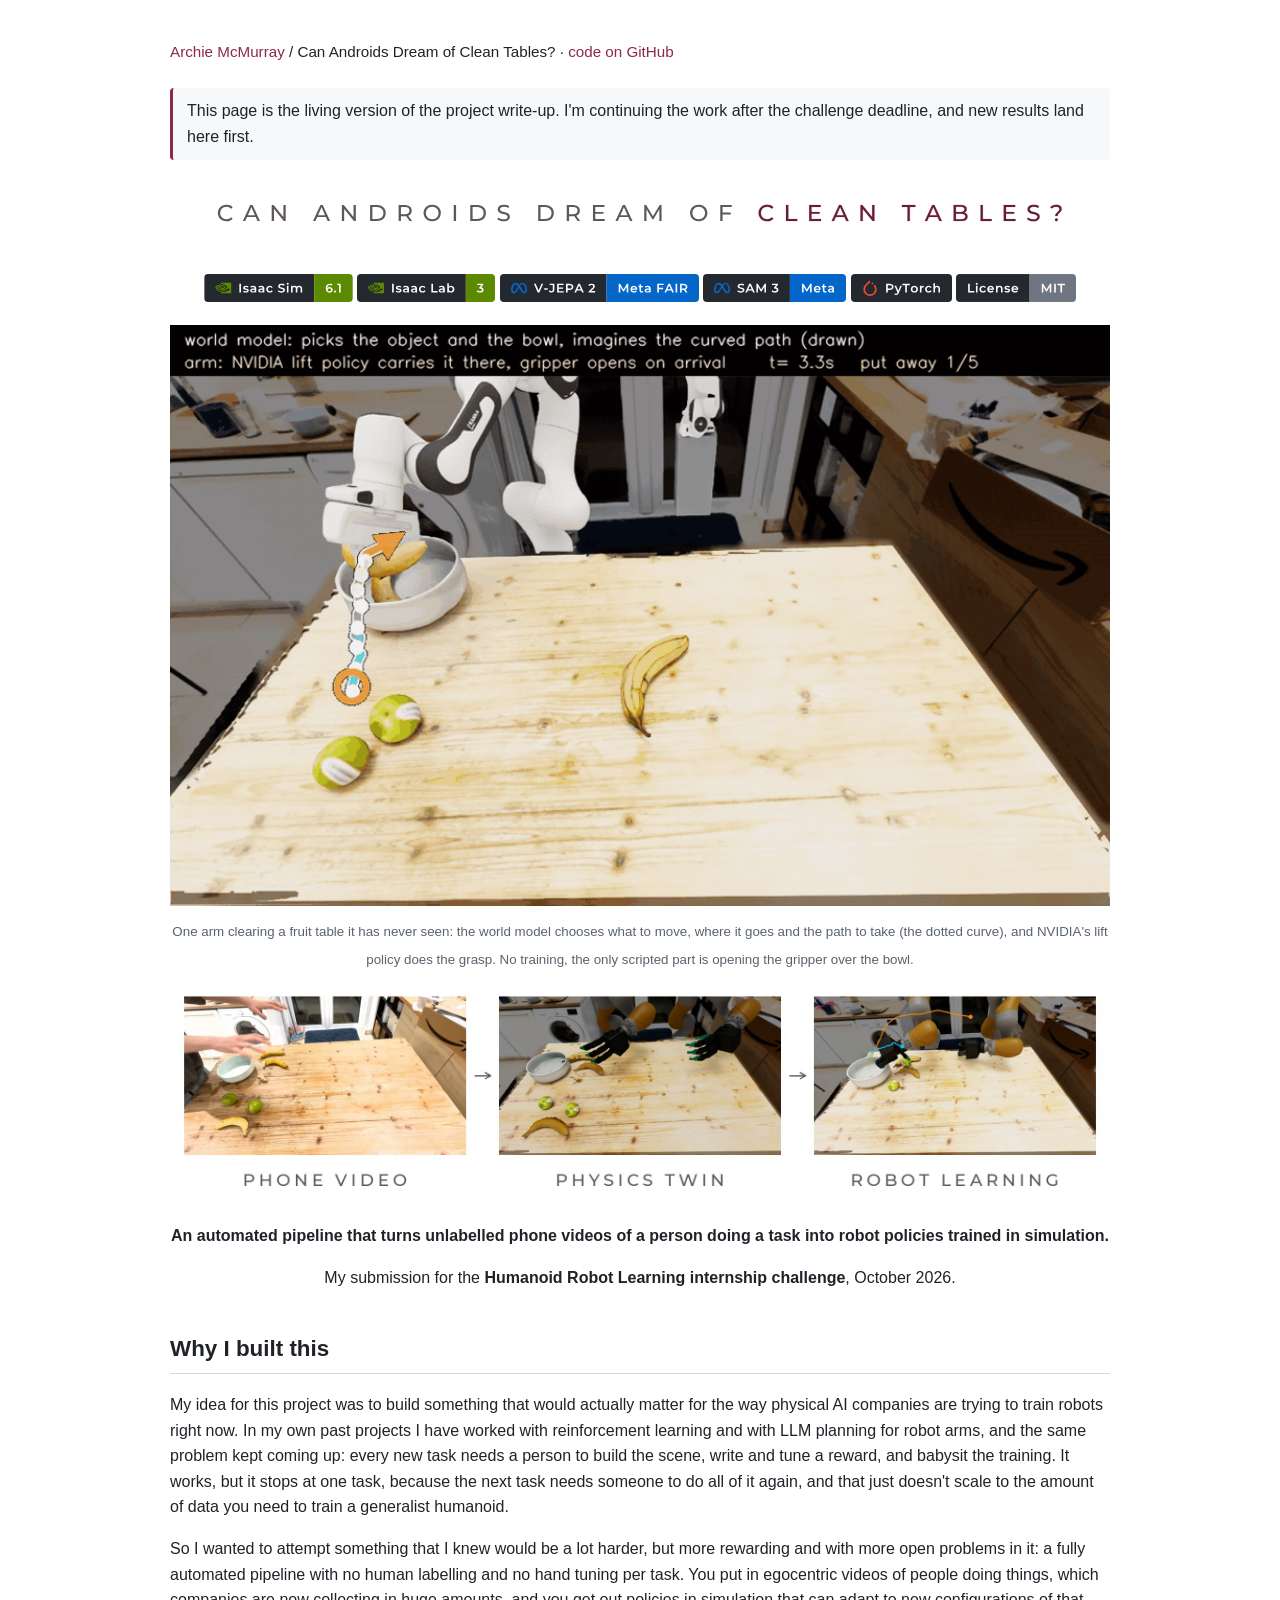
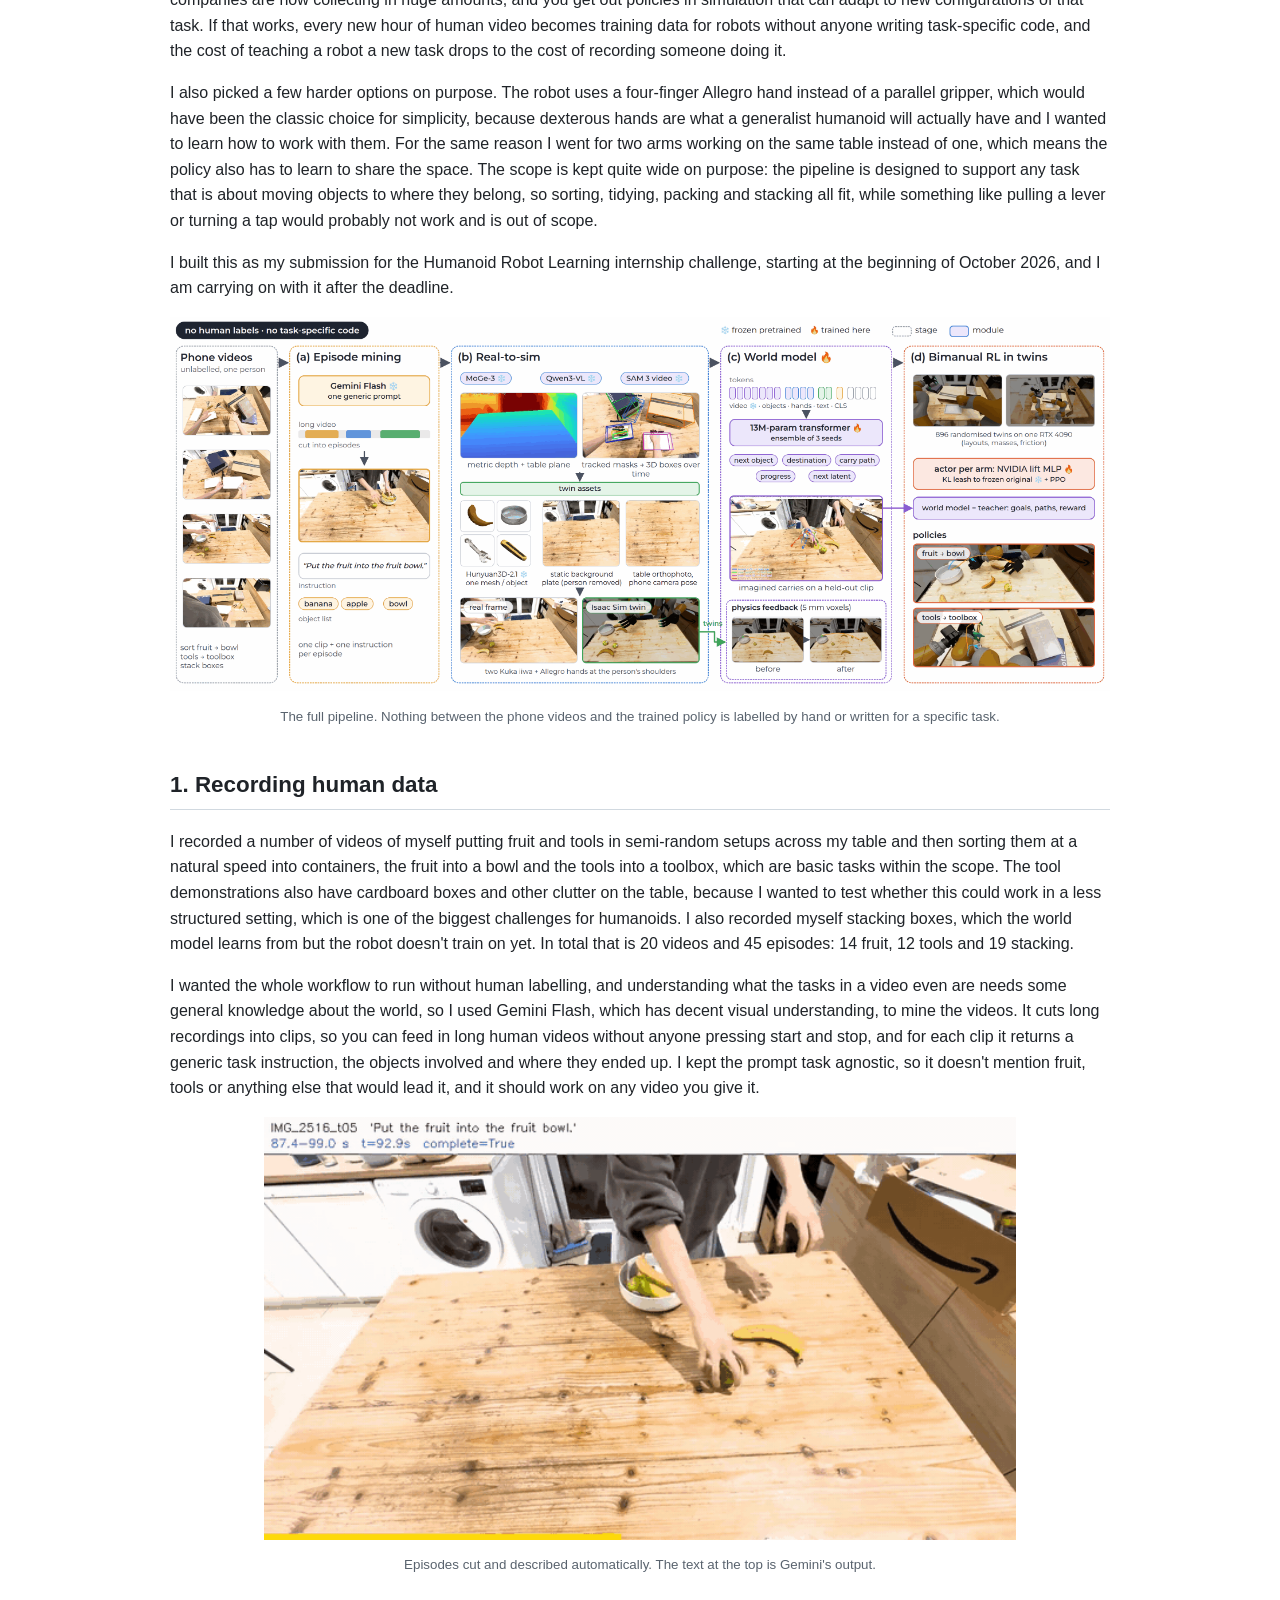
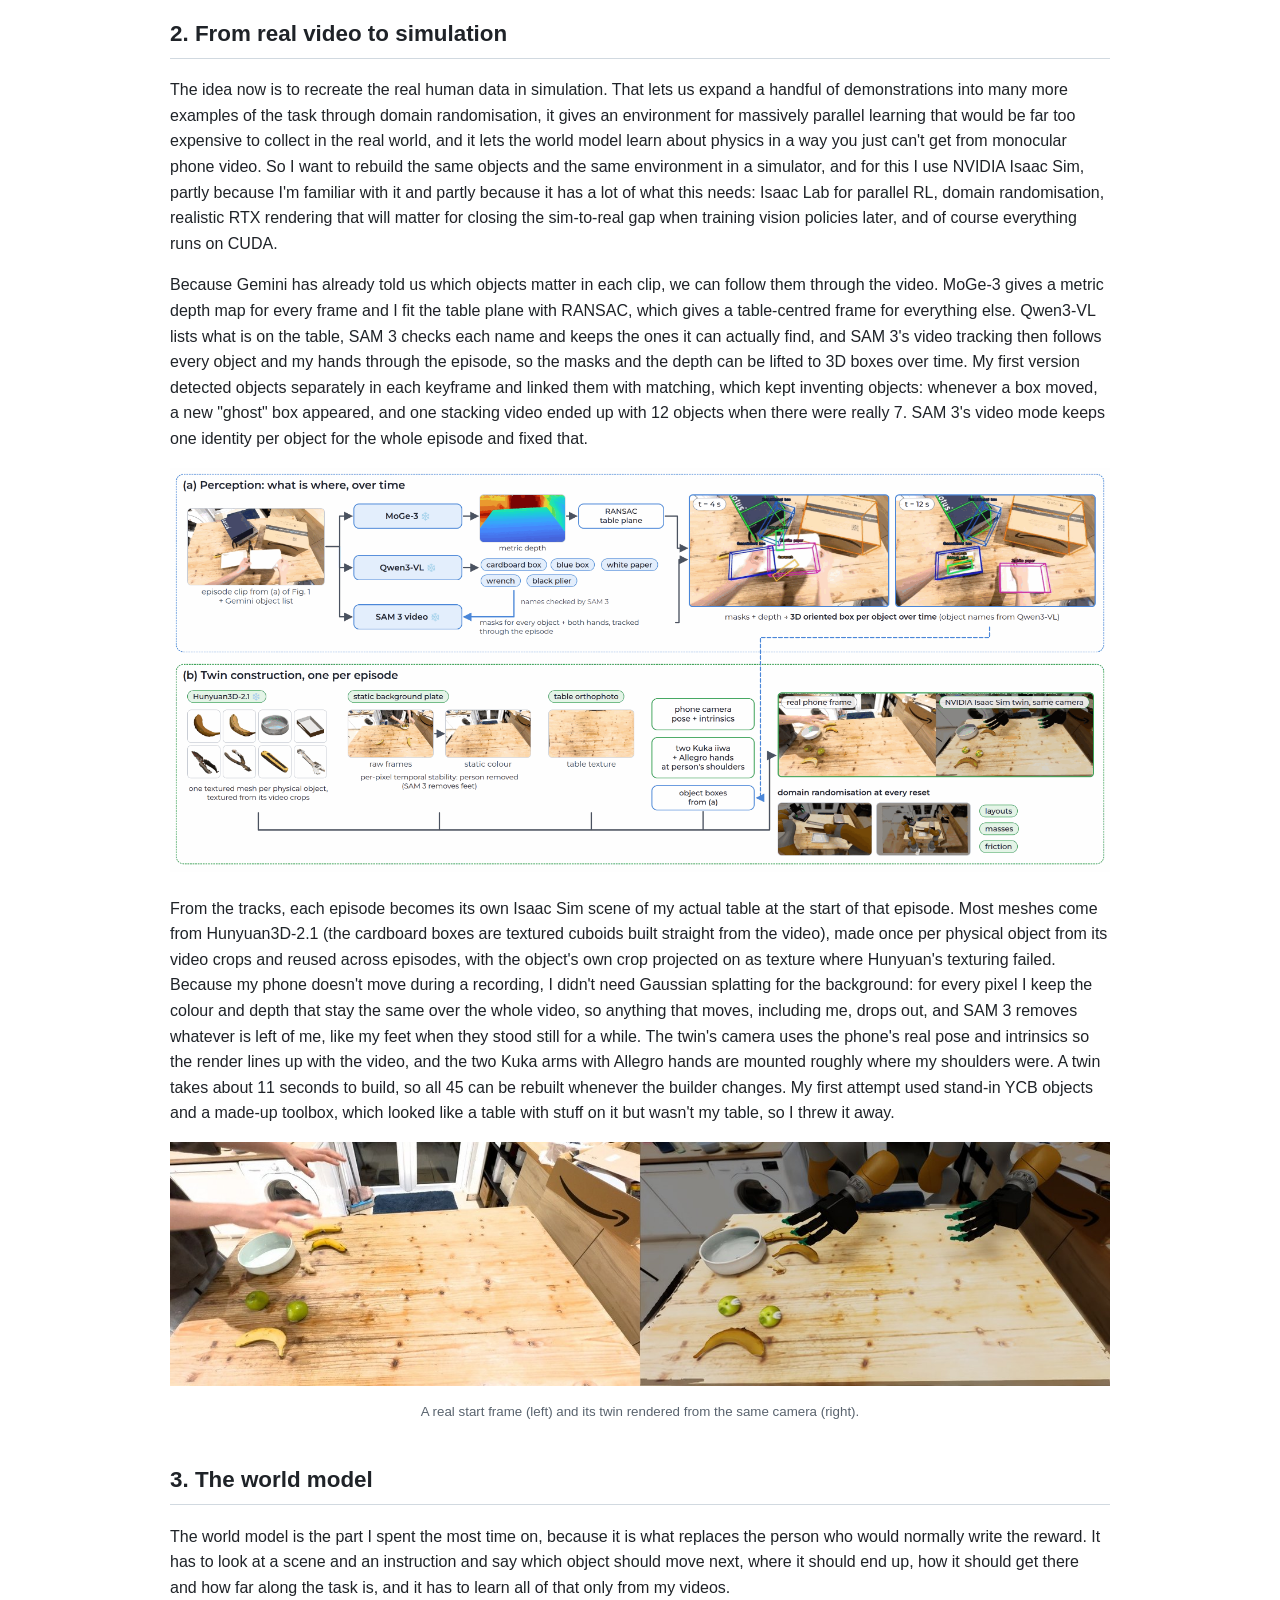
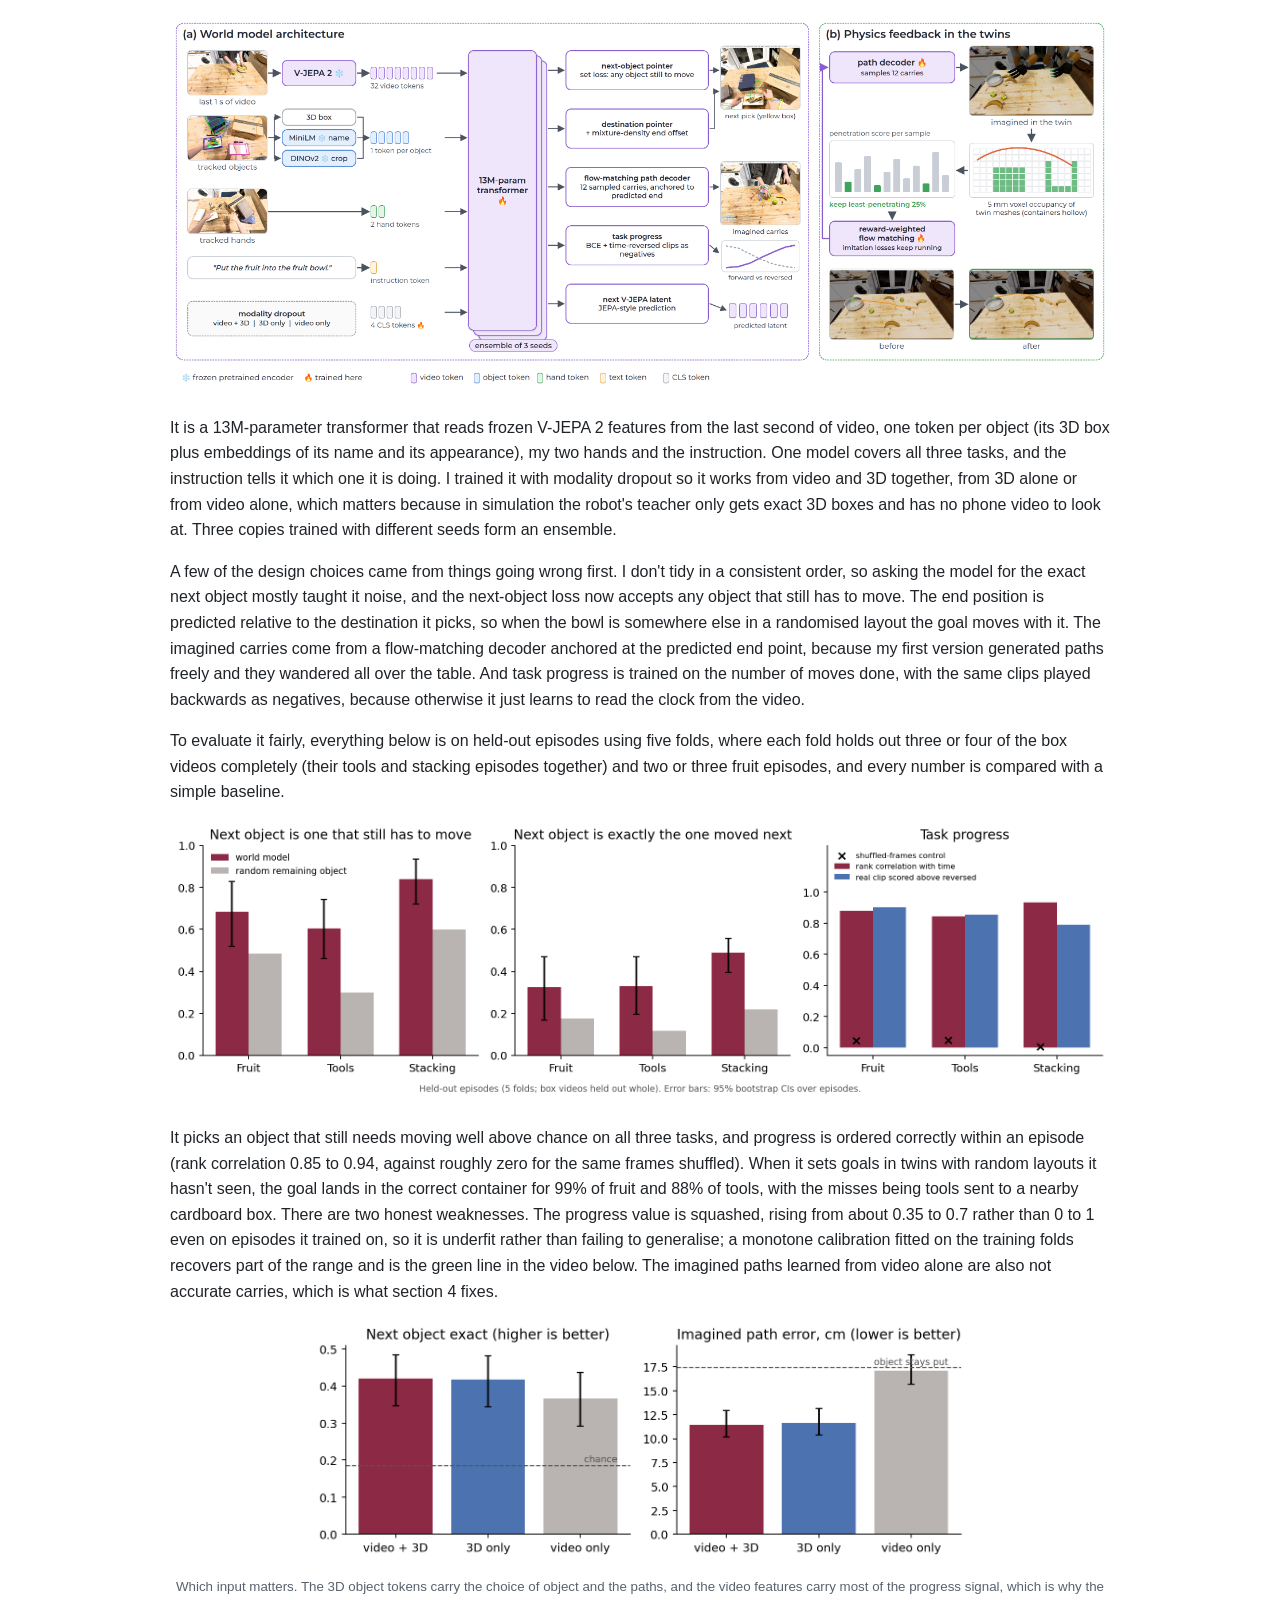
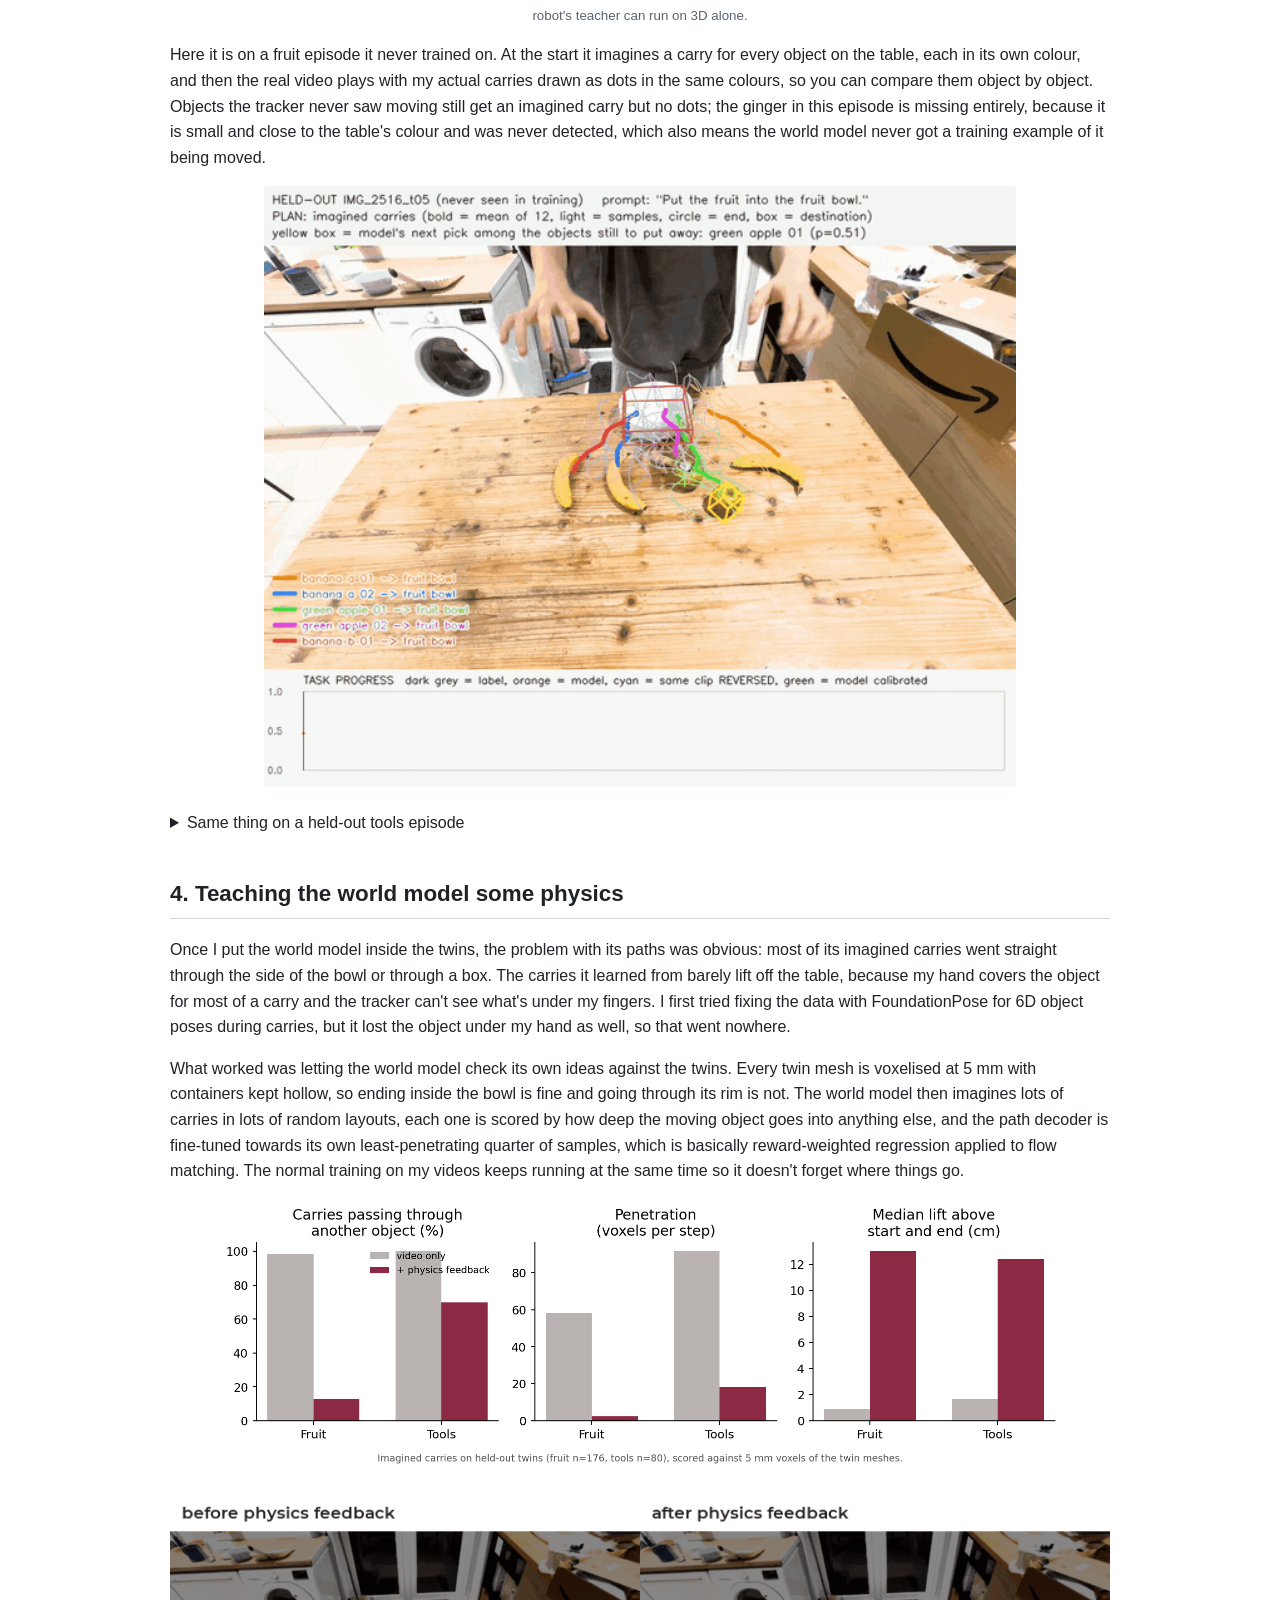
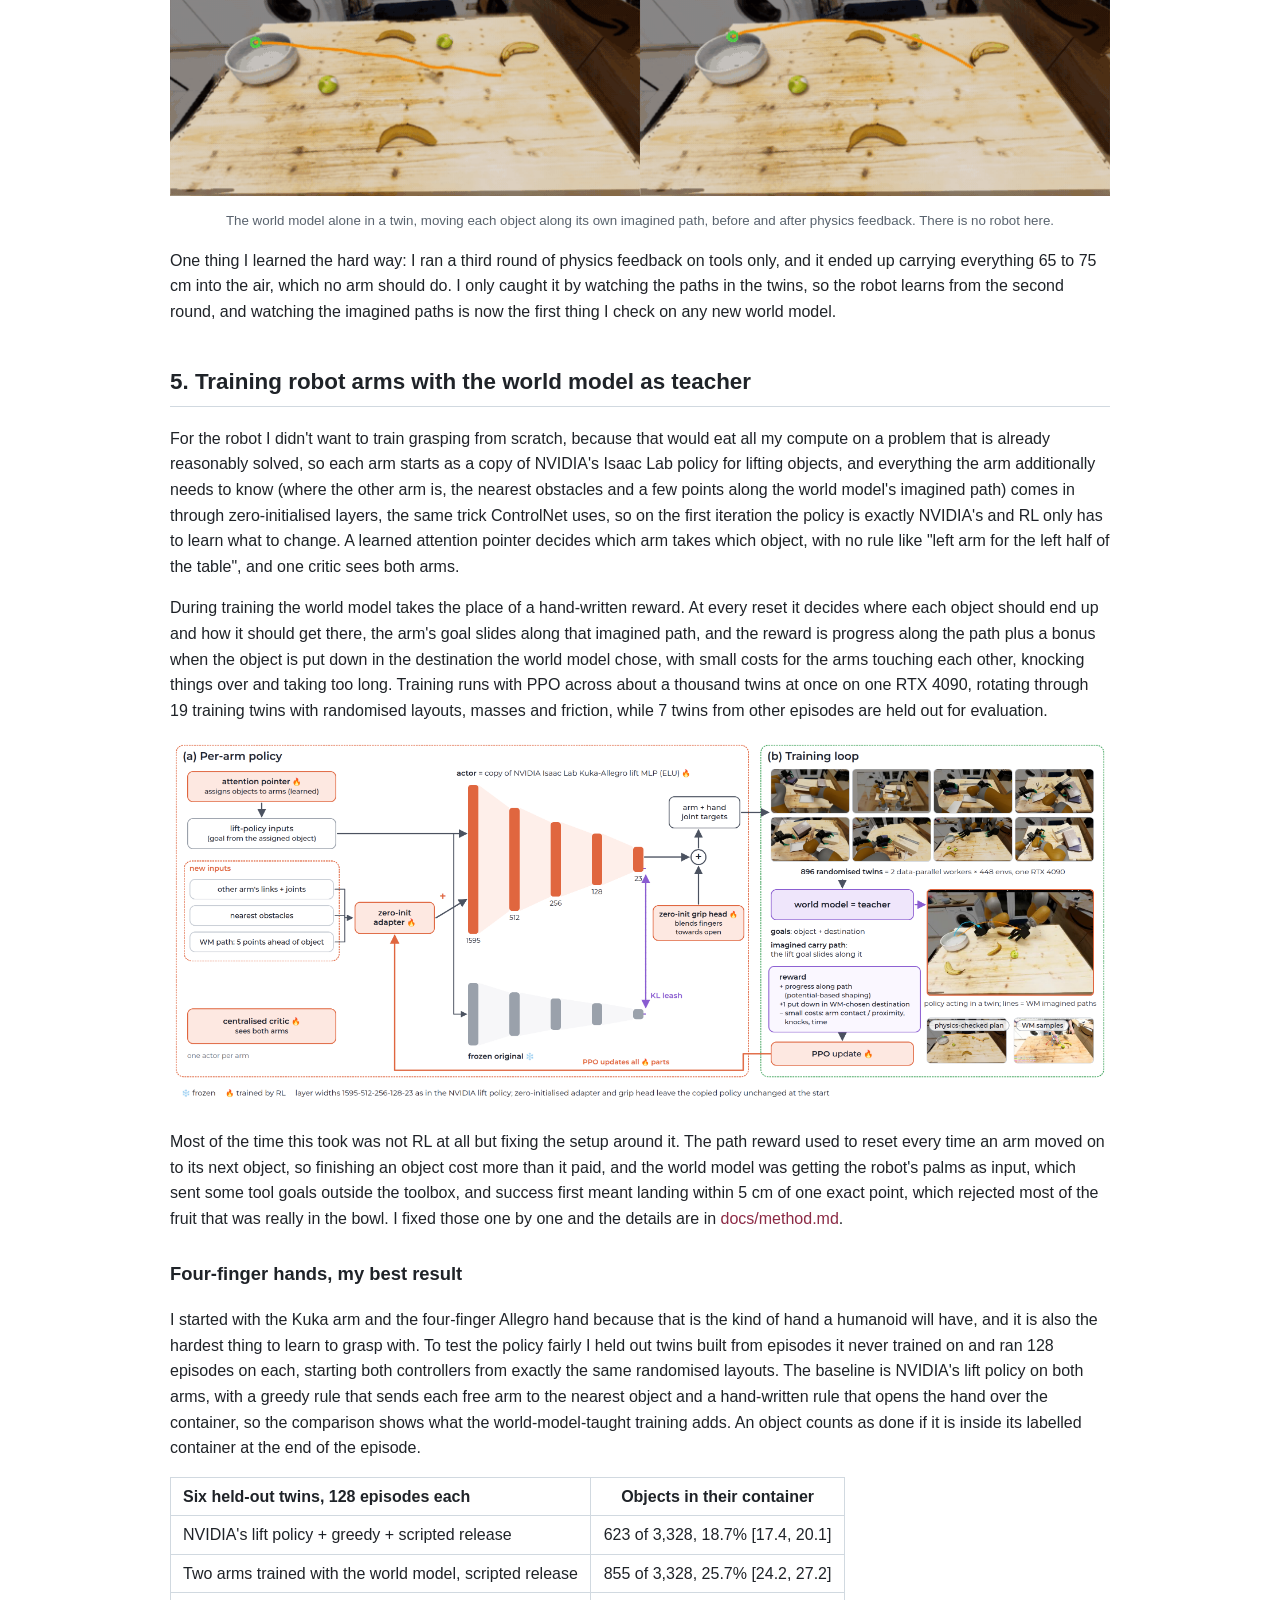
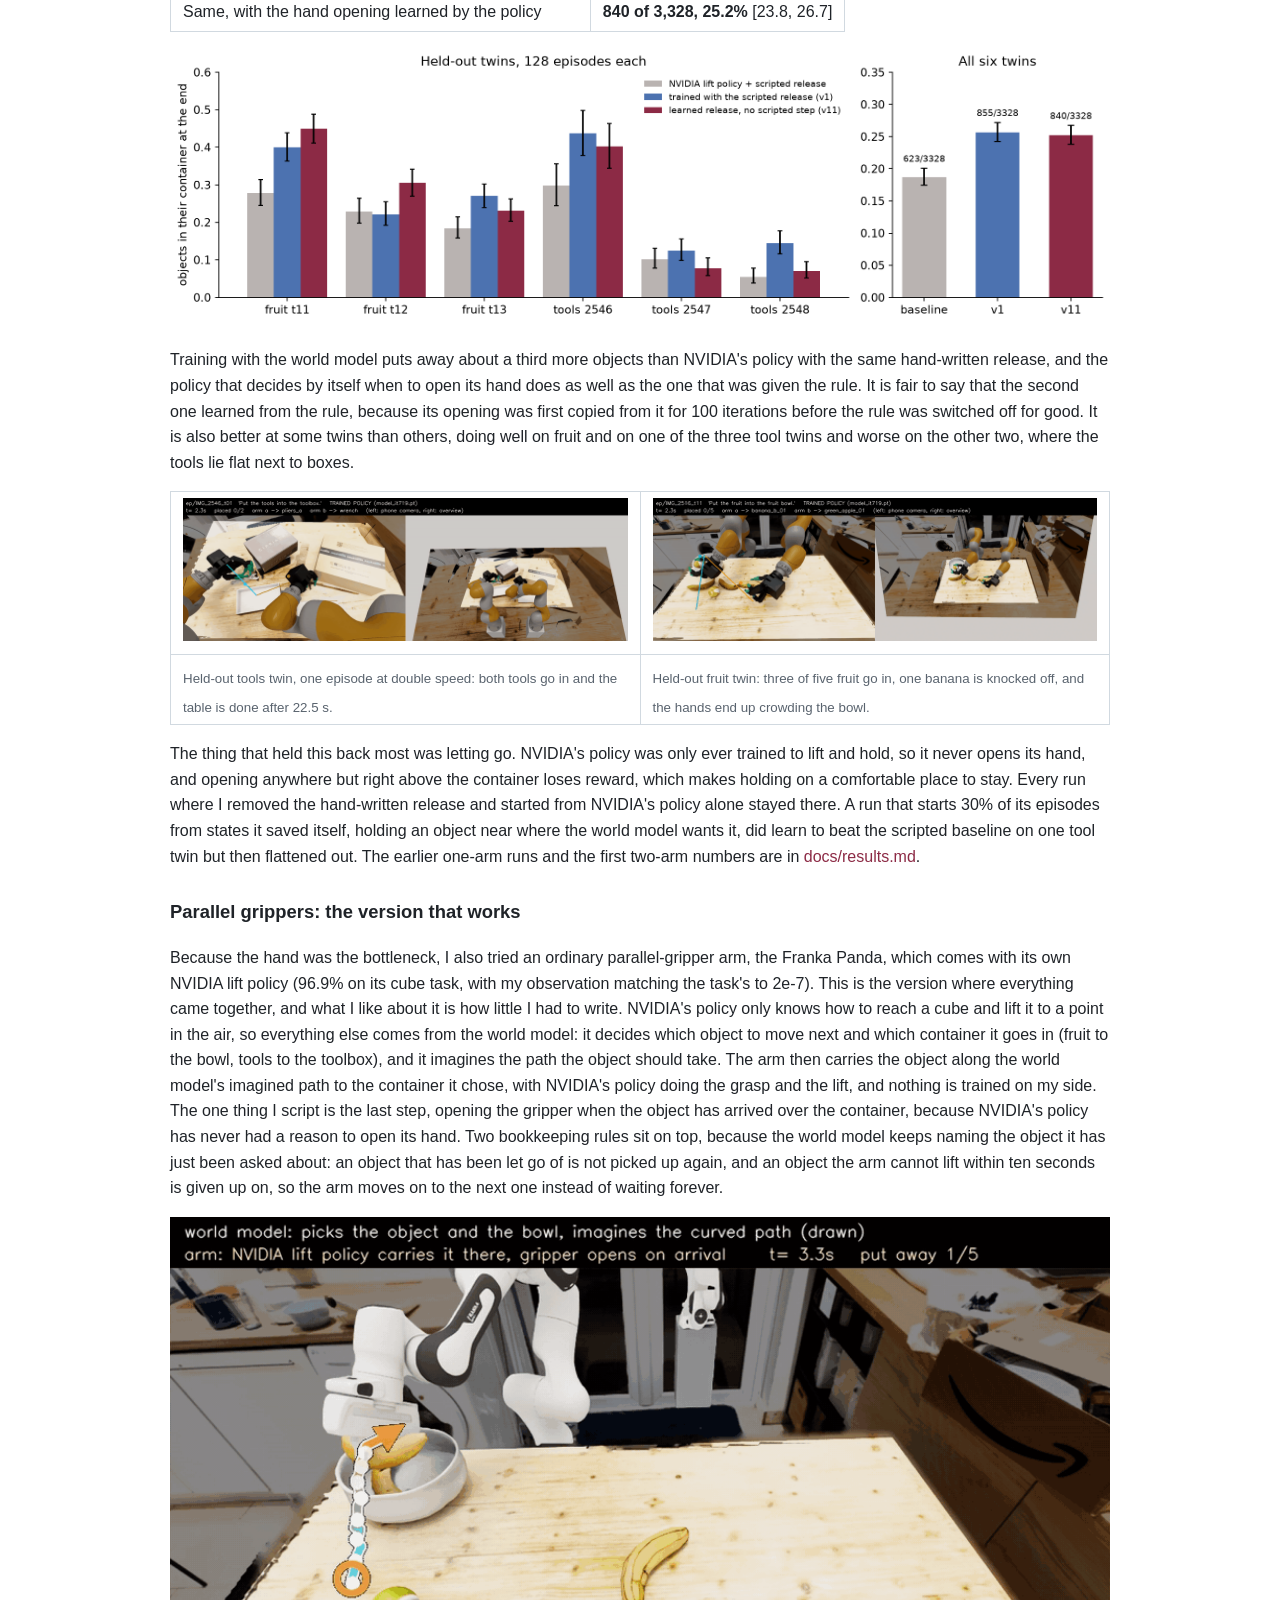
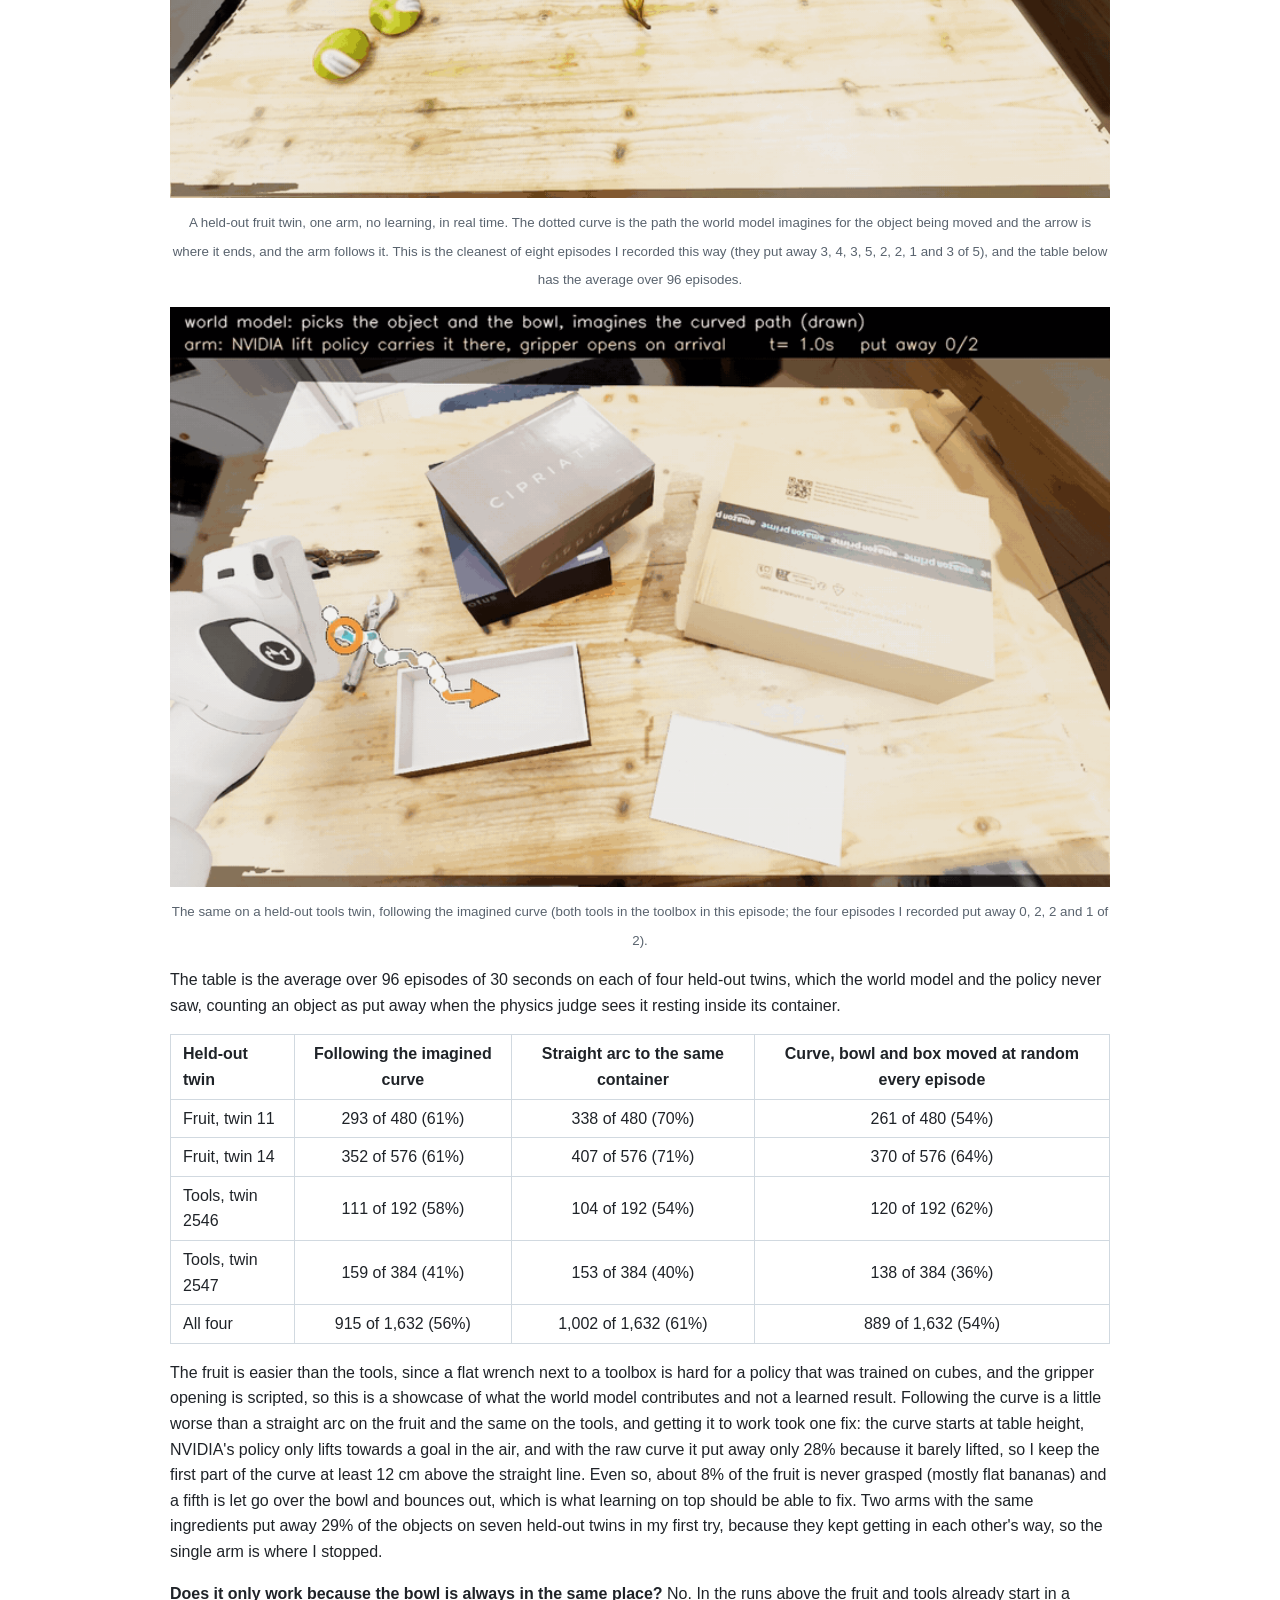
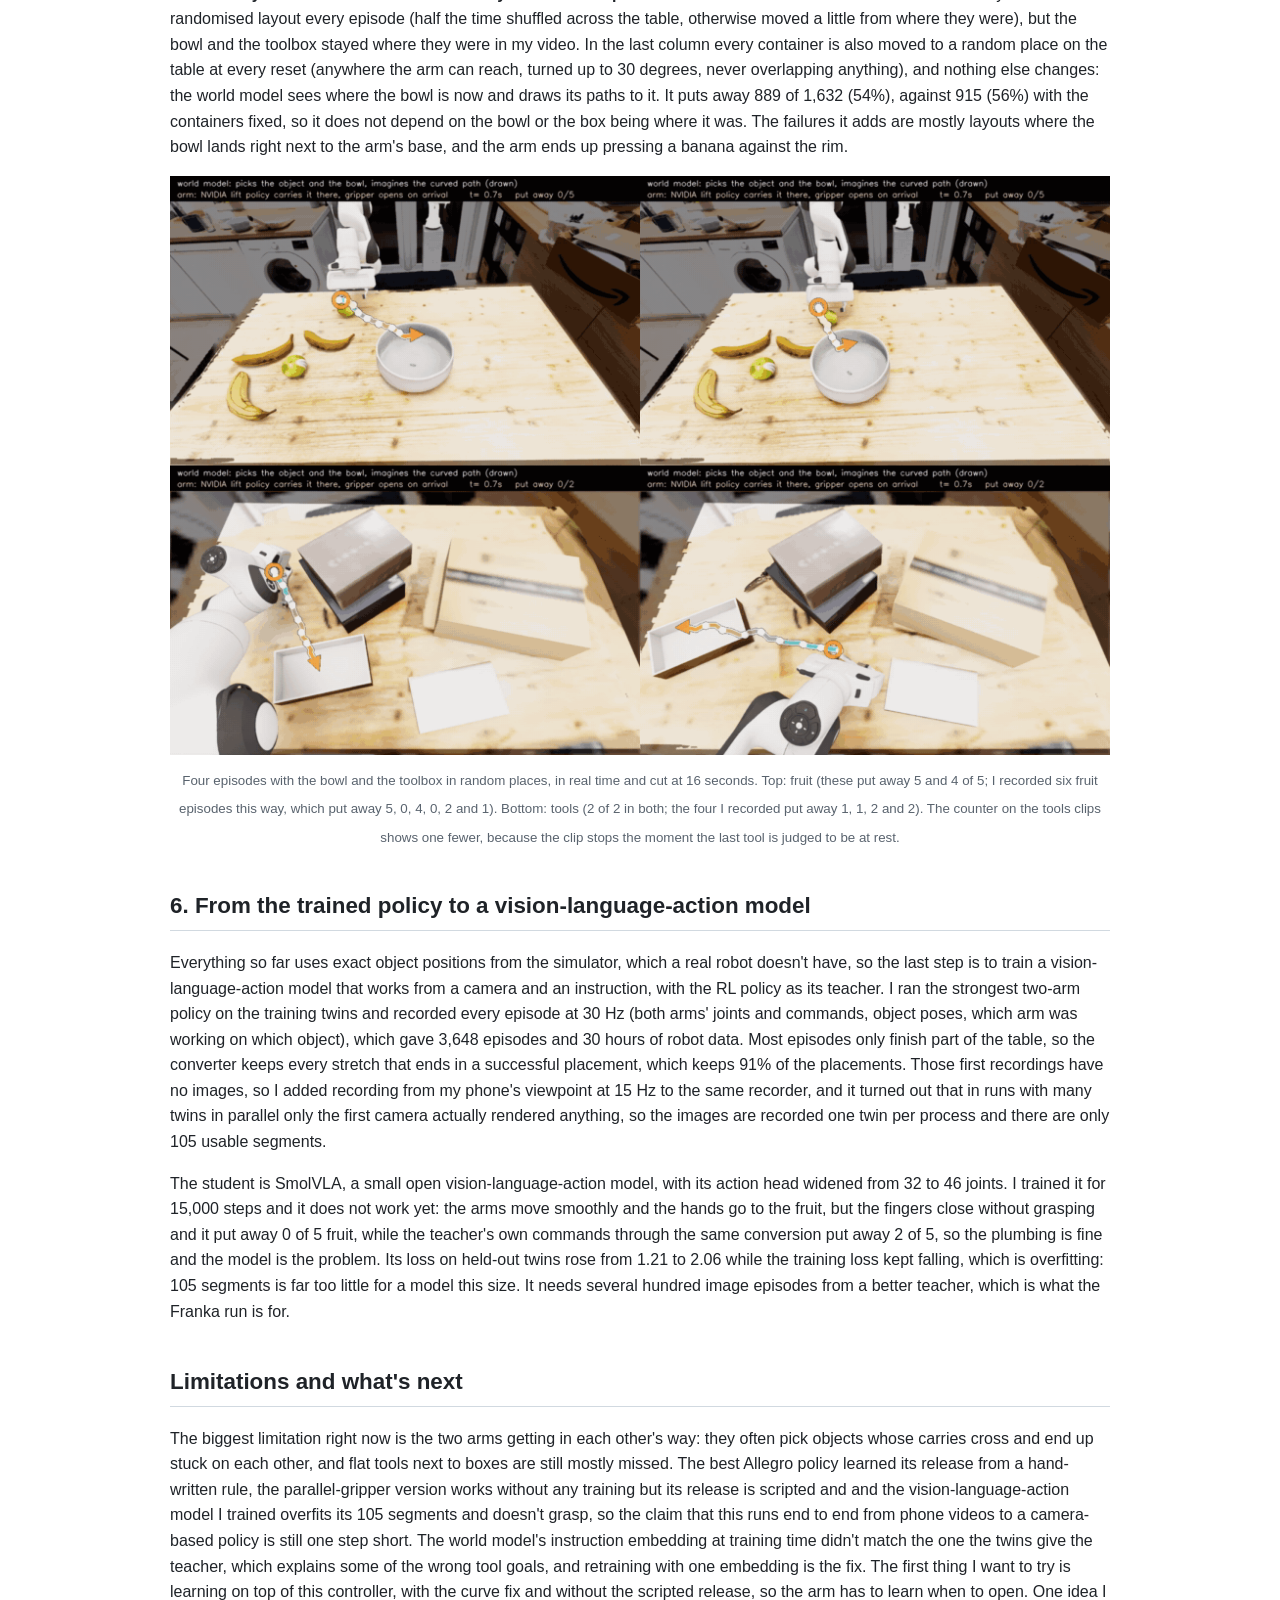
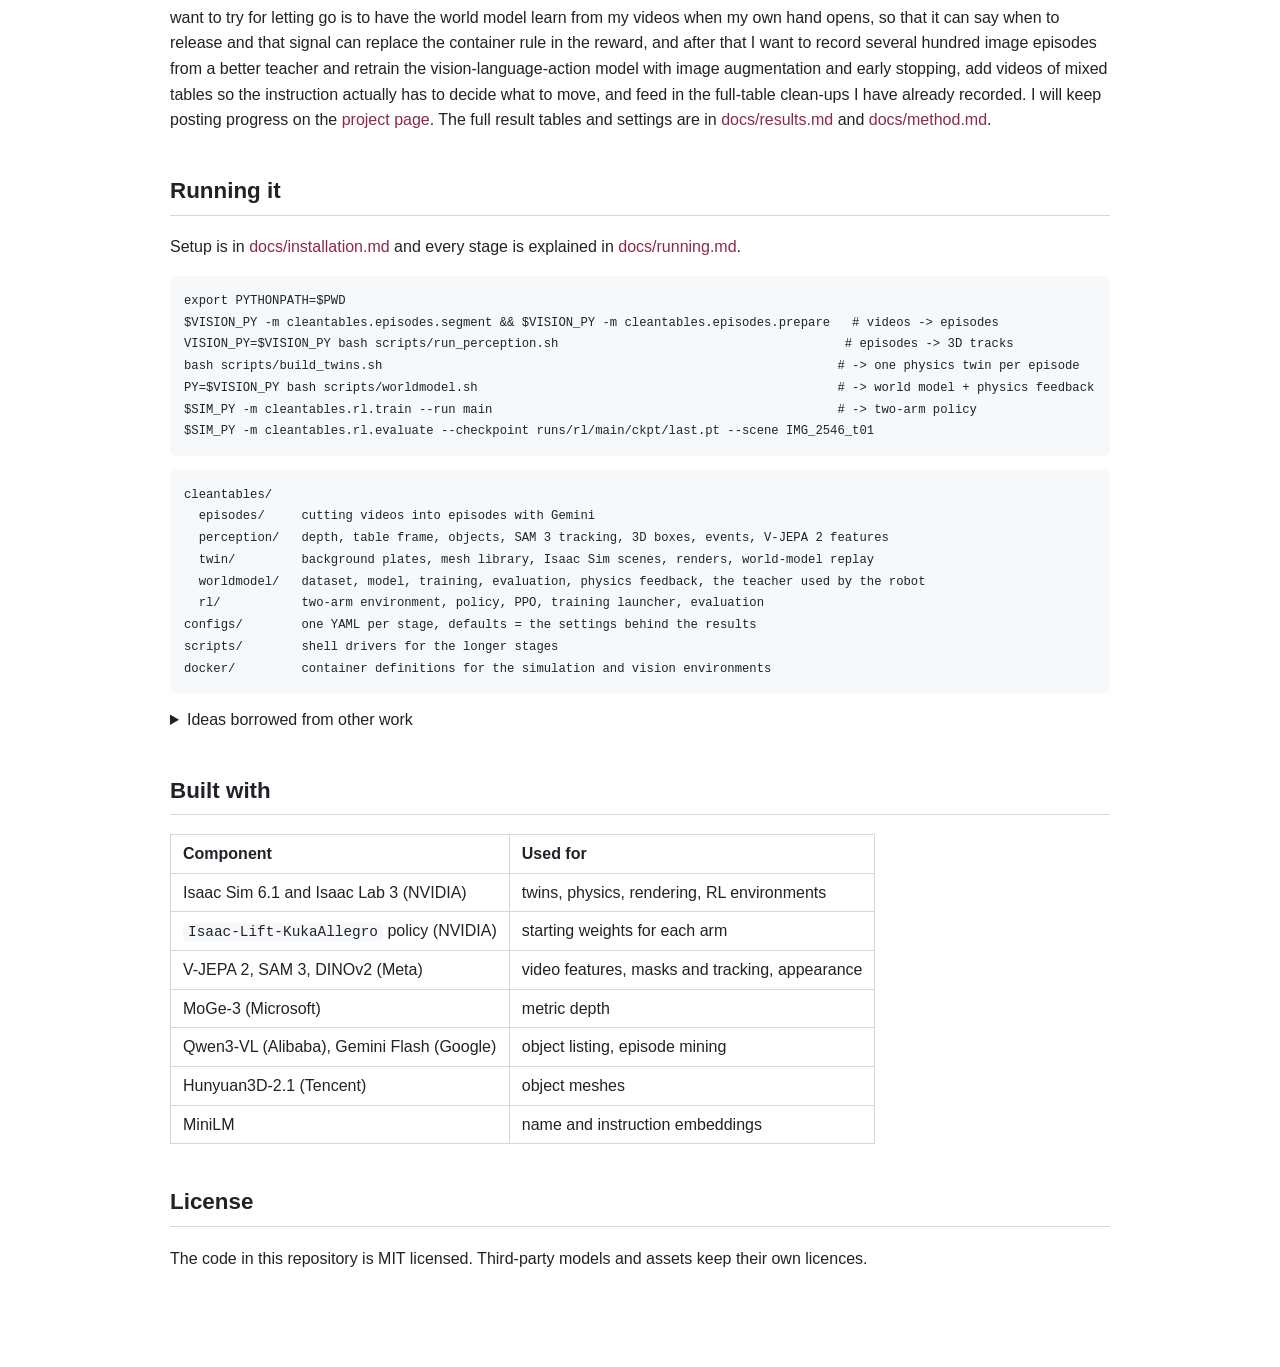
==== commit a5c775b6: "Update clean tables page with randomised container placement" ====
--- a/clean-tables/index.html
+++ b/clean-tables/index.html
@@ -190,6 +190,7 @@
 <th align="left">Held-out twin</th>
 <th align="center">Following the imagined curve</th>
 <th align="center">Straight arc to the same container</th>
+<th align="center">Curve, bowl and box moved at random every episode</th>
 </tr>
 </thead>
 <tbody>
@@ -197,30 +198,41 @@
 <td align="left">Fruit, twin 11</td>
 <td align="center">293 of 480 (61%)</td>
 <td align="center">338 of 480 (70%)</td>
+<td align="center">261 of 480 (54%)</td>
 </tr>
 <tr>
 <td align="left">Fruit, twin 14</td>
 <td align="center">352 of 576 (61%)</td>
 <td align="center">407 of 576 (71%)</td>
+<td align="center">370 of 576 (64%)</td>
 </tr>
 <tr>
 <td align="left">Tools, twin 2546</td>
 <td align="center">111 of 192 (58%)</td>
 <td align="center">104 of 192 (54%)</td>
+<td align="center">120 of 192 (62%)</td>
 </tr>
 <tr>
 <td align="left">Tools, twin 2547</td>
 <td align="center">159 of 384 (41%)</td>
 <td align="center">153 of 384 (40%)</td>
+<td align="center">138 of 384 (36%)</td>
 </tr>
 <tr>
 <td align="left">All four</td>
 <td align="center">915 of 1,632 (56%)</td>
 <td align="center">1,002 of 1,632 (61%)</td>
+<td align="center">889 of 1,632 (54%)</td>
 </tr>
 </tbody>
 </table>
 <p>The fruit is easier than the tools, since a flat wrench next to a toolbox is hard for a policy that was trained on cubes, and the gripper opening is scripted, so this is a showcase of what the world model contributes and not a learned result. Following the curve is a little worse than a straight arc on the fruit and the same on the tools, and getting it to work took one fix: the curve starts at table height, NVIDIA's policy only lifts towards a goal in the air, and with the raw curve it put away only 28% because it barely lifted, so I keep the first part of the curve at least 12 cm above the straight line. Even so, about 8% of the fruit is never grasped (mostly flat bananas) and a fifth is let go over the bowl and bounces out, which is what learning on top should be able to fix. Two arms with the same ingredients put away 29% of the objects on seven held-out twins in my first try, because they kept getting in each other's way, so the single arm is where I stopped.</p>
+<p><strong>Does it only work because the bowl is always in the same place?</strong> No. In the runs above the fruit and tools already start in a randomised layout every episode (half the time shuffled across the table, otherwise moved a little from where they were), but the bowl and the toolbox stayed where they were in my video. In the last column every container is also moved to a random place on the table at every reset (anywhere the arm can reach, turned up to 30 degrees, never overlapping anything), and nothing else changes: the world model sees where the bowl is now and draws its paths to it. It puts away 889 of 1,632 (54%), against 915 (56%) with the containers fixed, so it does not depend on the bowl or the box being where it was. The failures it adds are mostly layouts where the bowl lands right next to the arm's base, and the arm ends up pressing a banana against the rim.</p>
+<p align="center">
+  <img src="assets/media/dr_layouts.gif" alt="Four episodes in a 2x2 grid, each with the bowl or the toolbox in a different random place: two fruit tables where the arm carries the fruit to the bowl along the world model's dotted path, and two tools tables where the tools are carried into the toolbox." width="100%">
+  <br><sub>Four episodes with the bowl and the toolbox in random places, in real time and cut at 16 seconds. Top: fruit (these put away 5 and 4 of 5; I recorded six fruit episodes this way, which put away 5, 0, 4, 0, 2 and 1). Bottom: tools (2 of 2 in both; the four I recorded put away 1, 1, 2 and 2). The counter on the tools clips shows one fewer, because the clip stops the moment the last tool is judged to be at rest.</sub>
+</p>
+
 <h2>6. From the trained policy to a vision-language-action model</h2>
 <p>Everything so far uses exact object positions from the simulator, which a real robot doesn't have, so the last step is to train a vision-language-action model that works from a camera and an instruction, with the RL policy as its teacher. I ran the strongest two-arm policy on the training twins and recorded every episode at 30 Hz (both arms' joints and commands, object poses, which arm was working on which object), which gave 3,648 episodes and 30 hours of robot data. Most episodes only finish part of the table, so the converter keeps every stretch that ends in a successful placement, which keeps 91% of the placements. Those first recordings have no images, so I added recording from my phone's viewpoint at 15 Hz to the same recorder, and it turned out that in runs with many twins in parallel only the first camera actually rendered anything, so the images are recorded one twin per process and there are only 105 usable segments.</p>
 <p>The student is SmolVLA, a small open vision-language-action model, with its action head widened from 32 to 46 joints. I trained it for 15,000 steps and it does not work yet: the arms move smoothly and the hands go to the fruit, but the fingers close without grasping and it put away 0 of 5 fruit, while the teacher's own commands through the same conversion put away 2 of 5, so the plumbing is fine and the model is the problem. Its loss on held-out twins rose from 1.21 to 2.06 while the training loss kept falling, which is overfitting: 105 segments is far too little for a model this size. It needs several hundred image episodes from a better teacher, which is what the Franka run is for.</p>
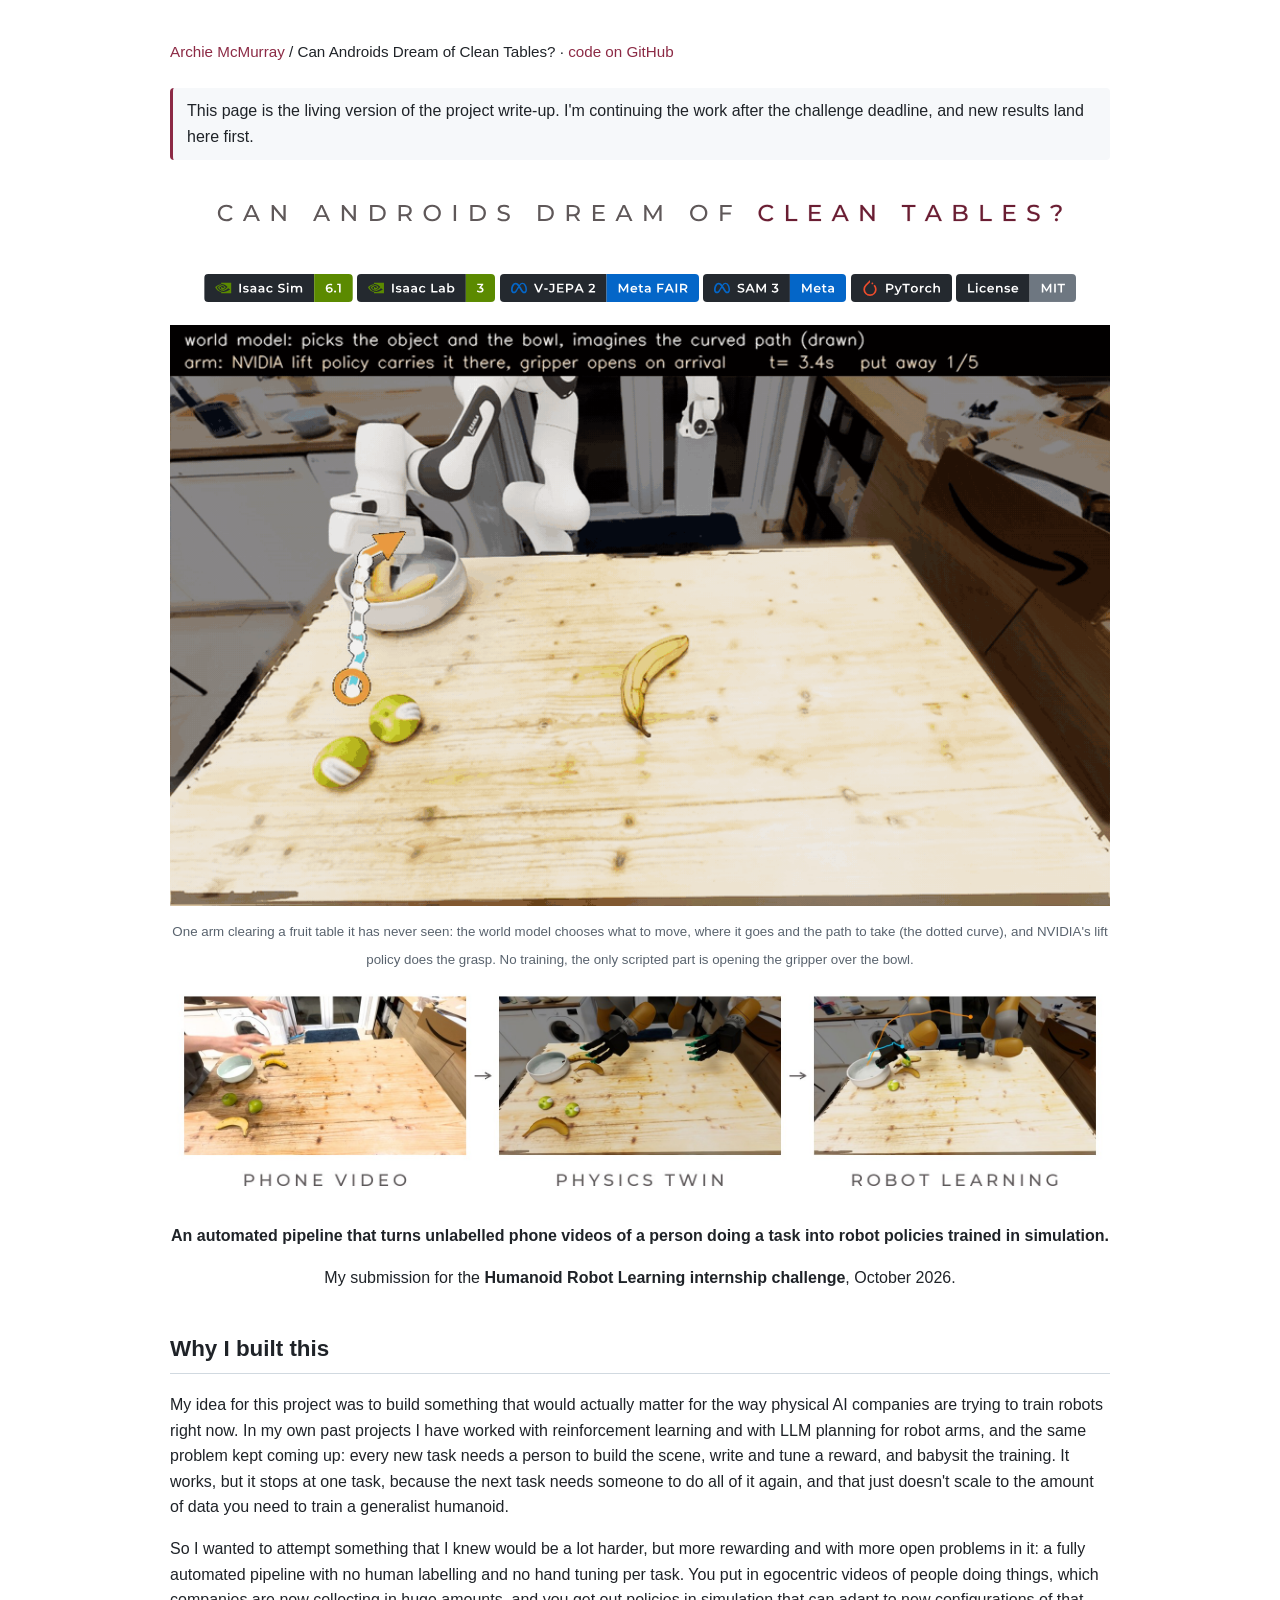
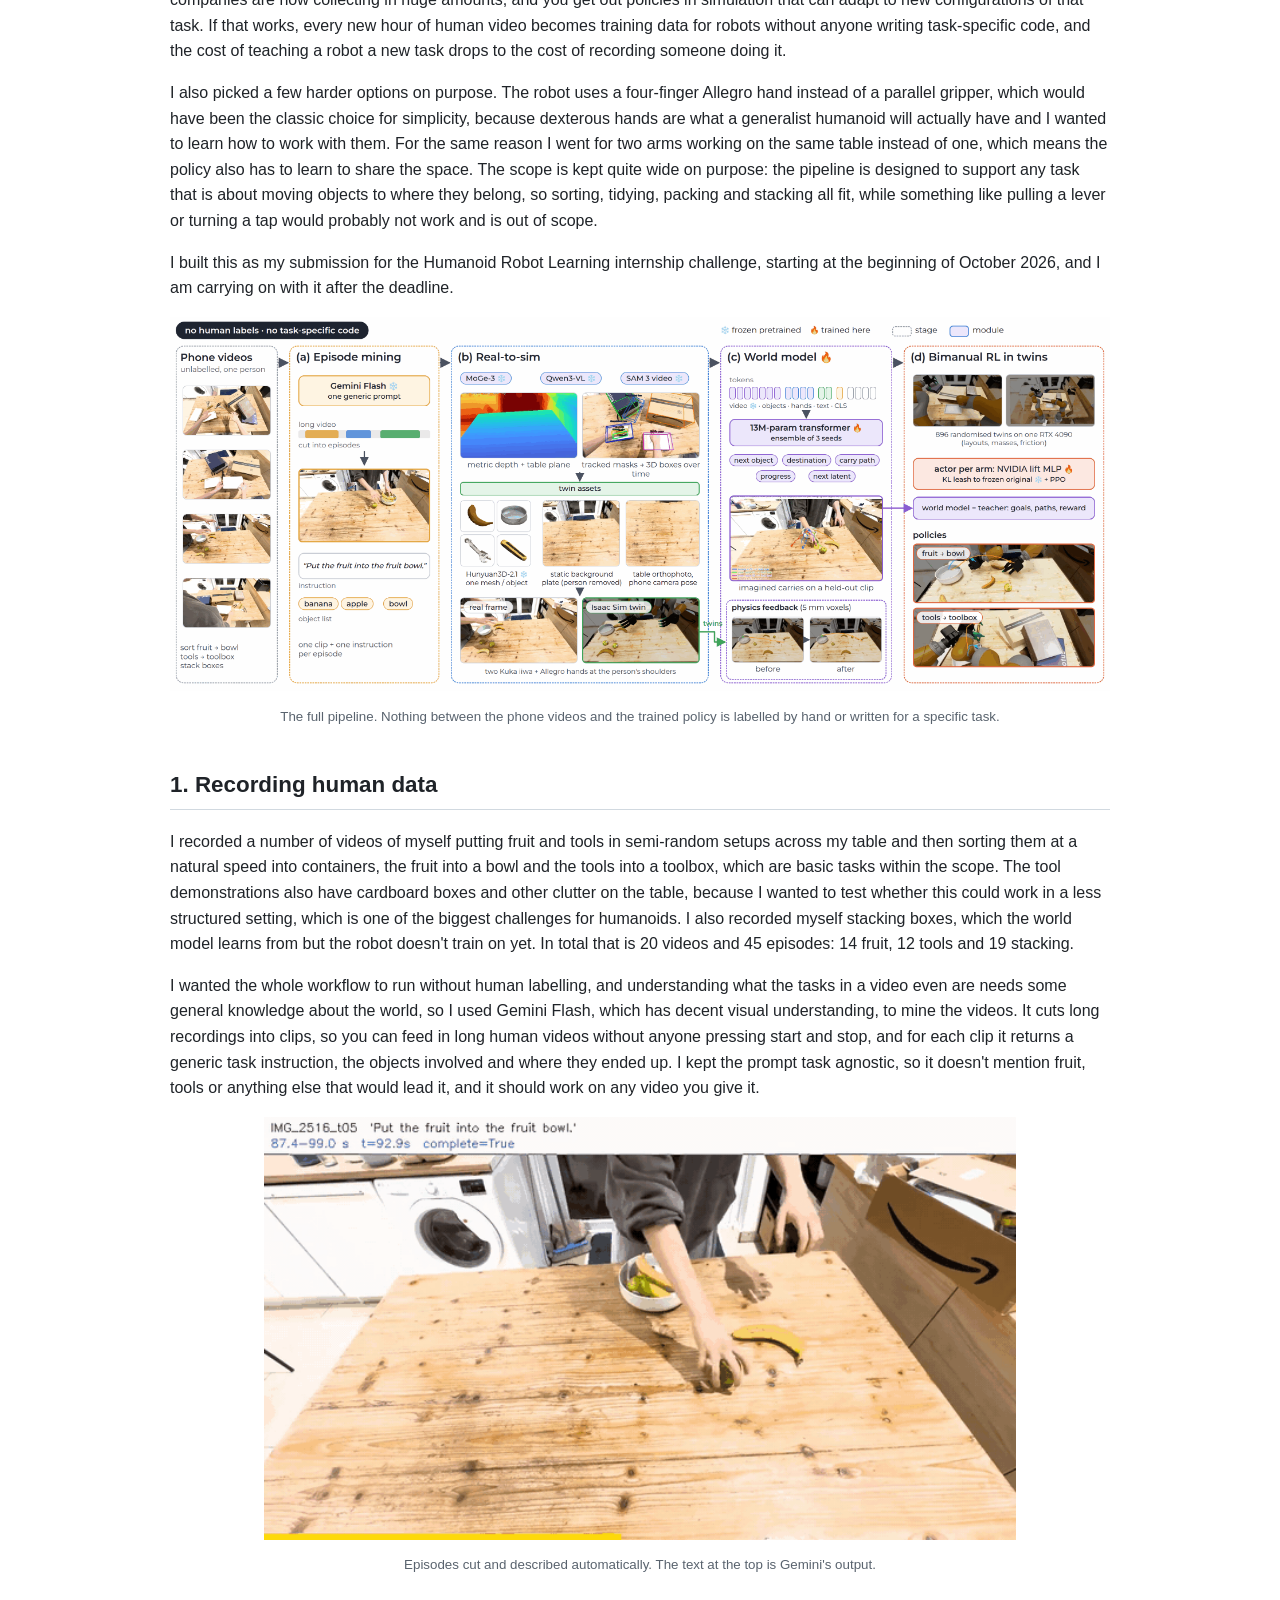
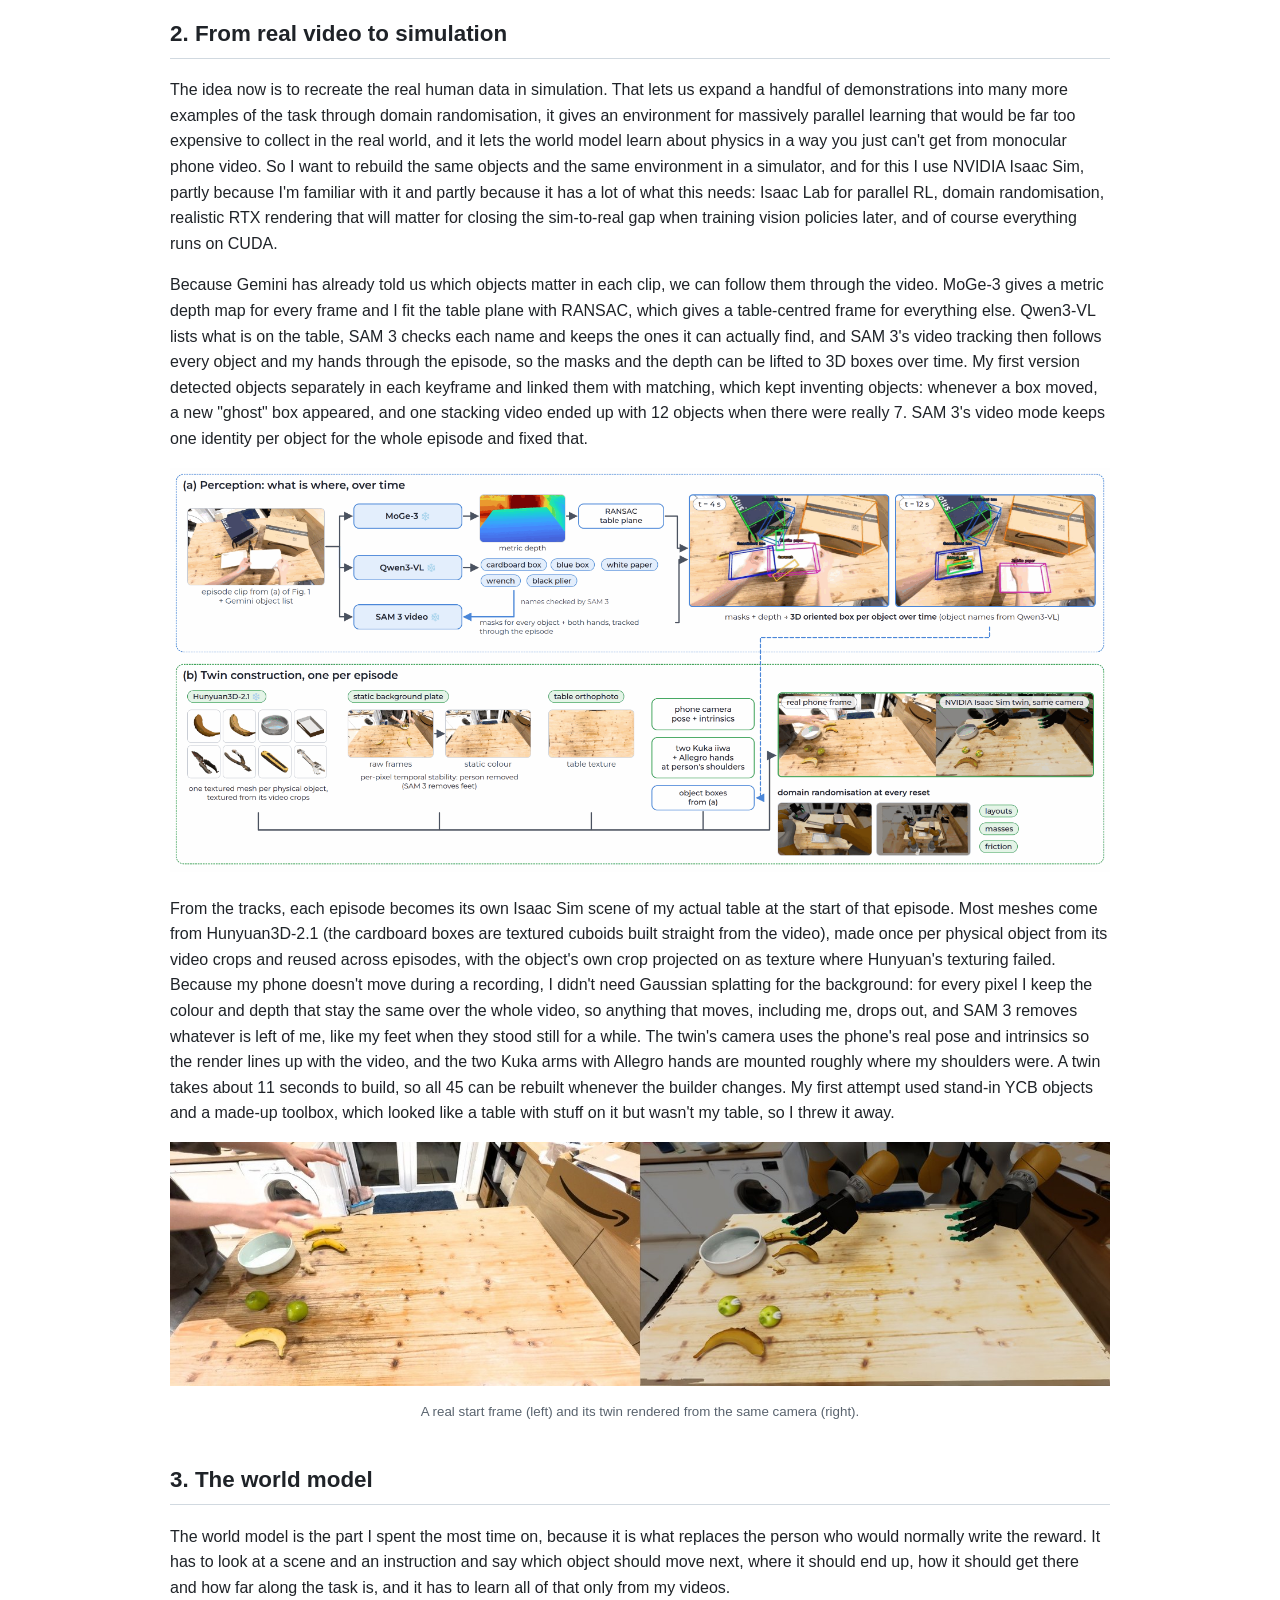
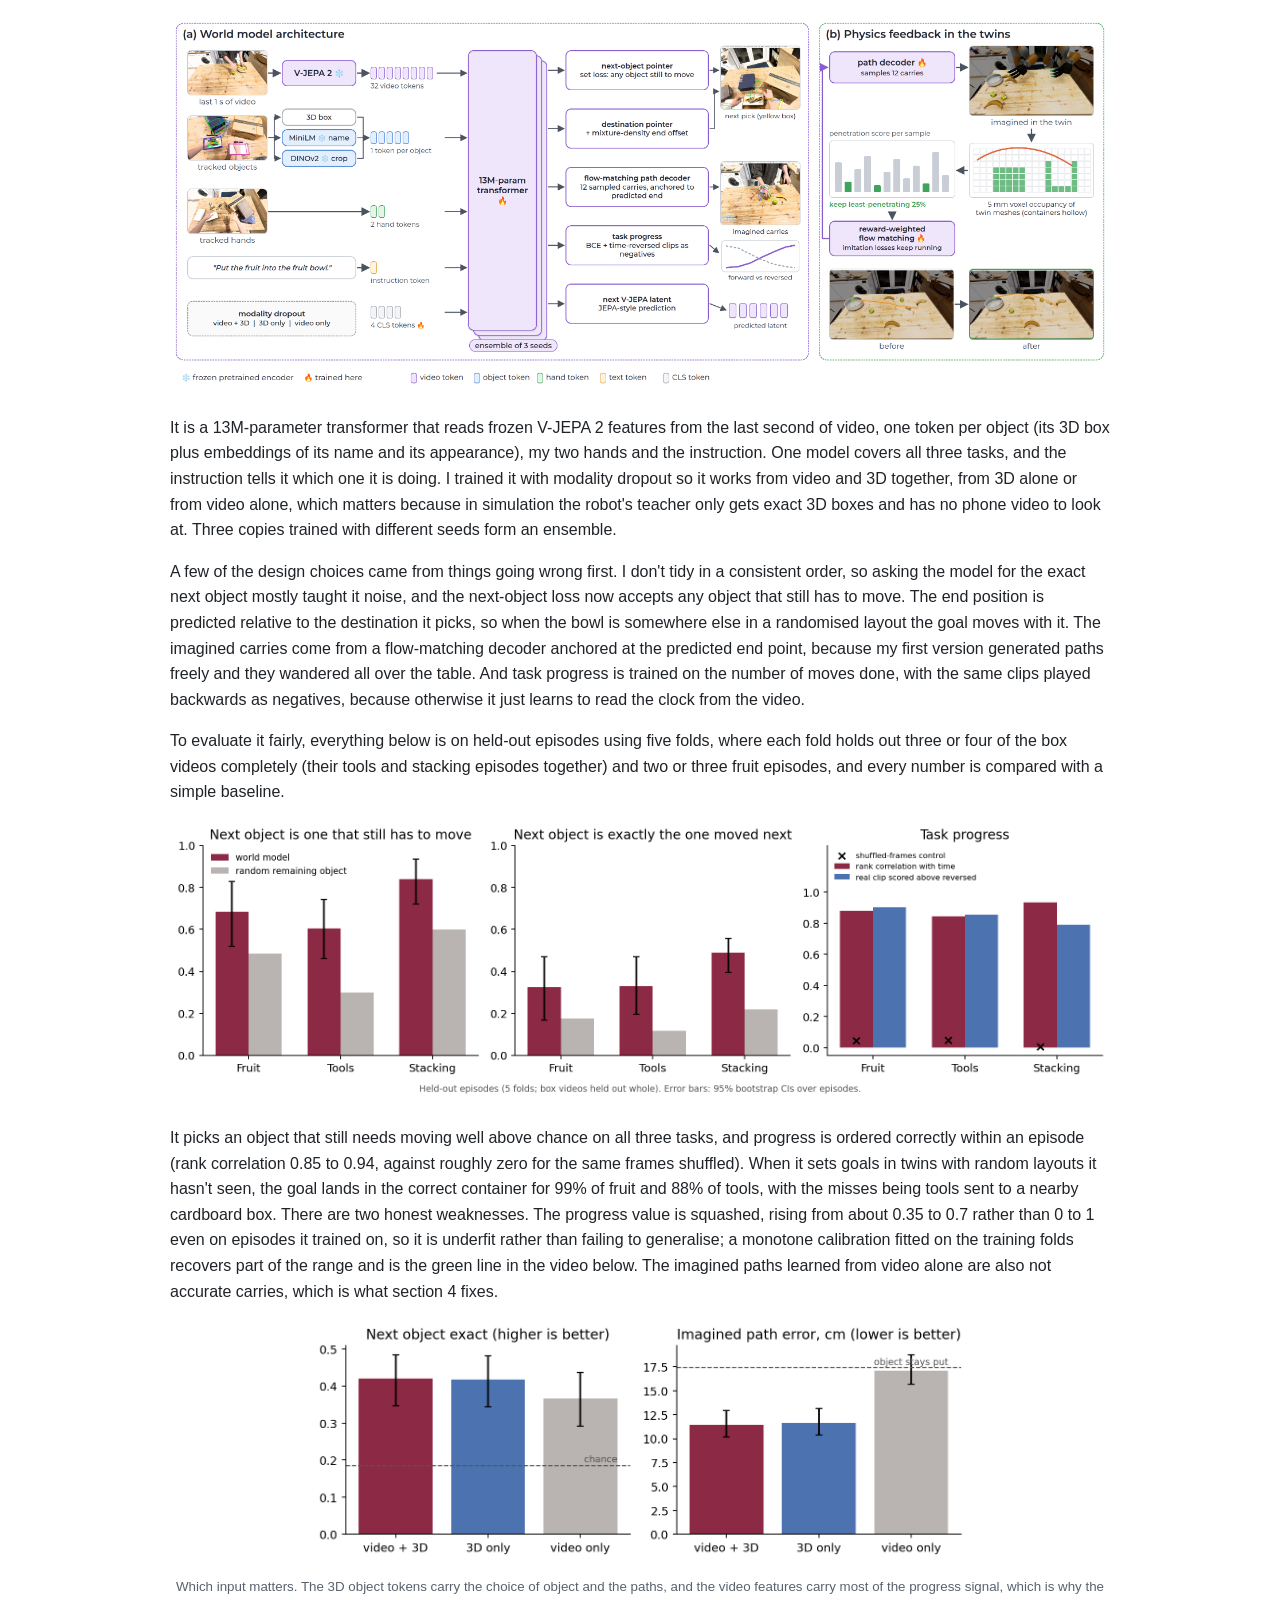
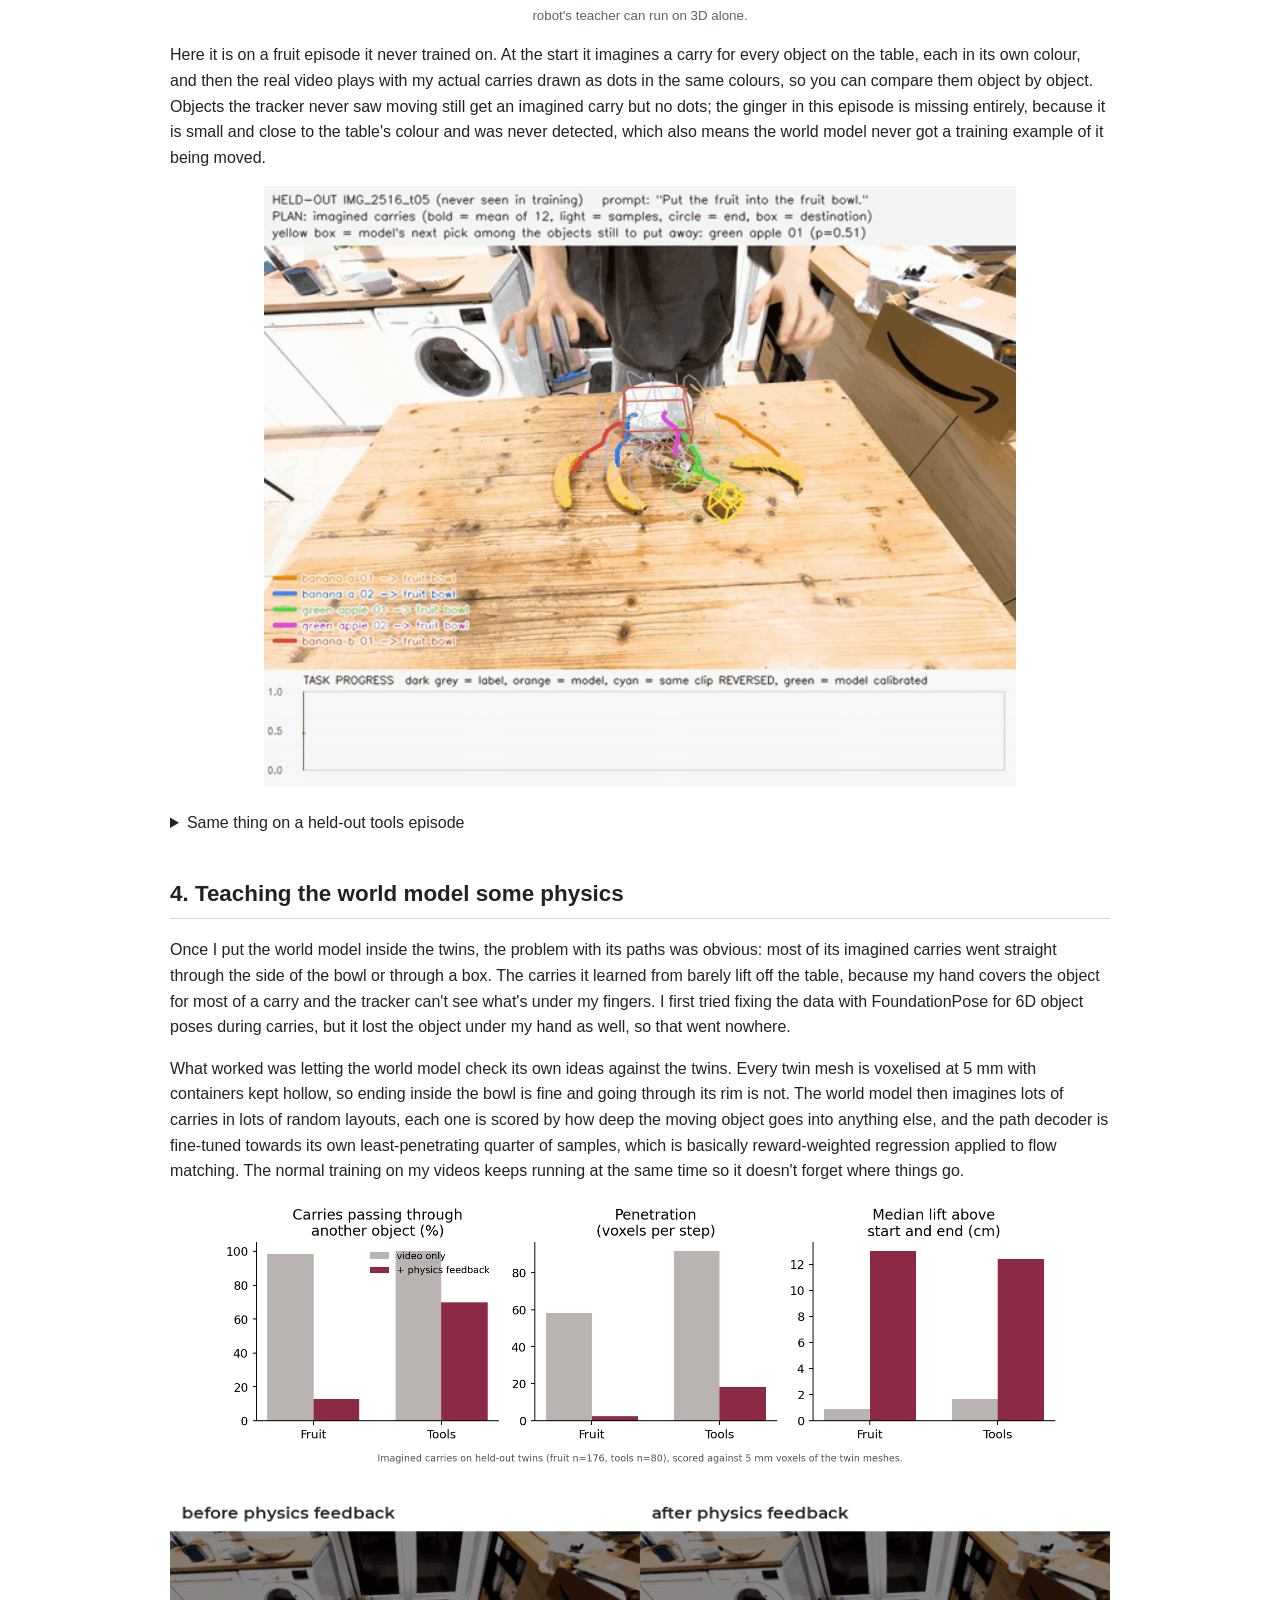
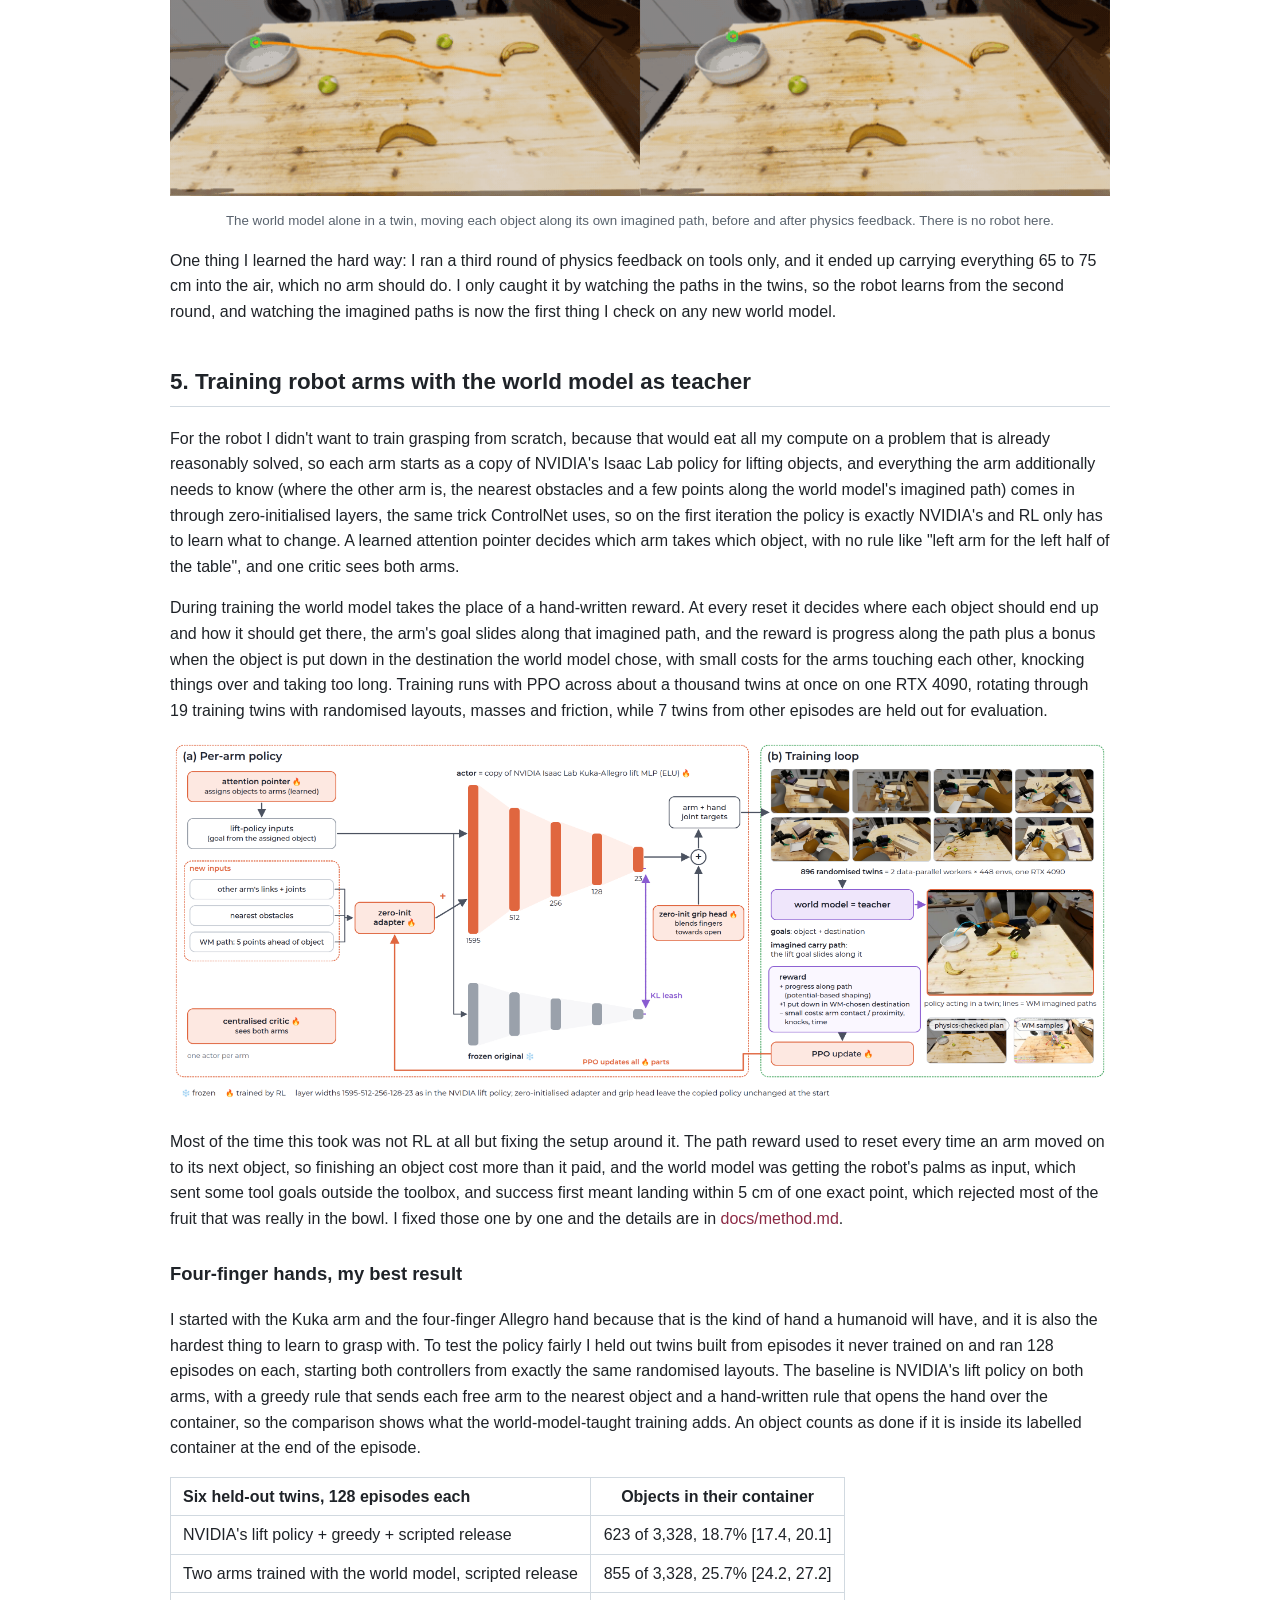
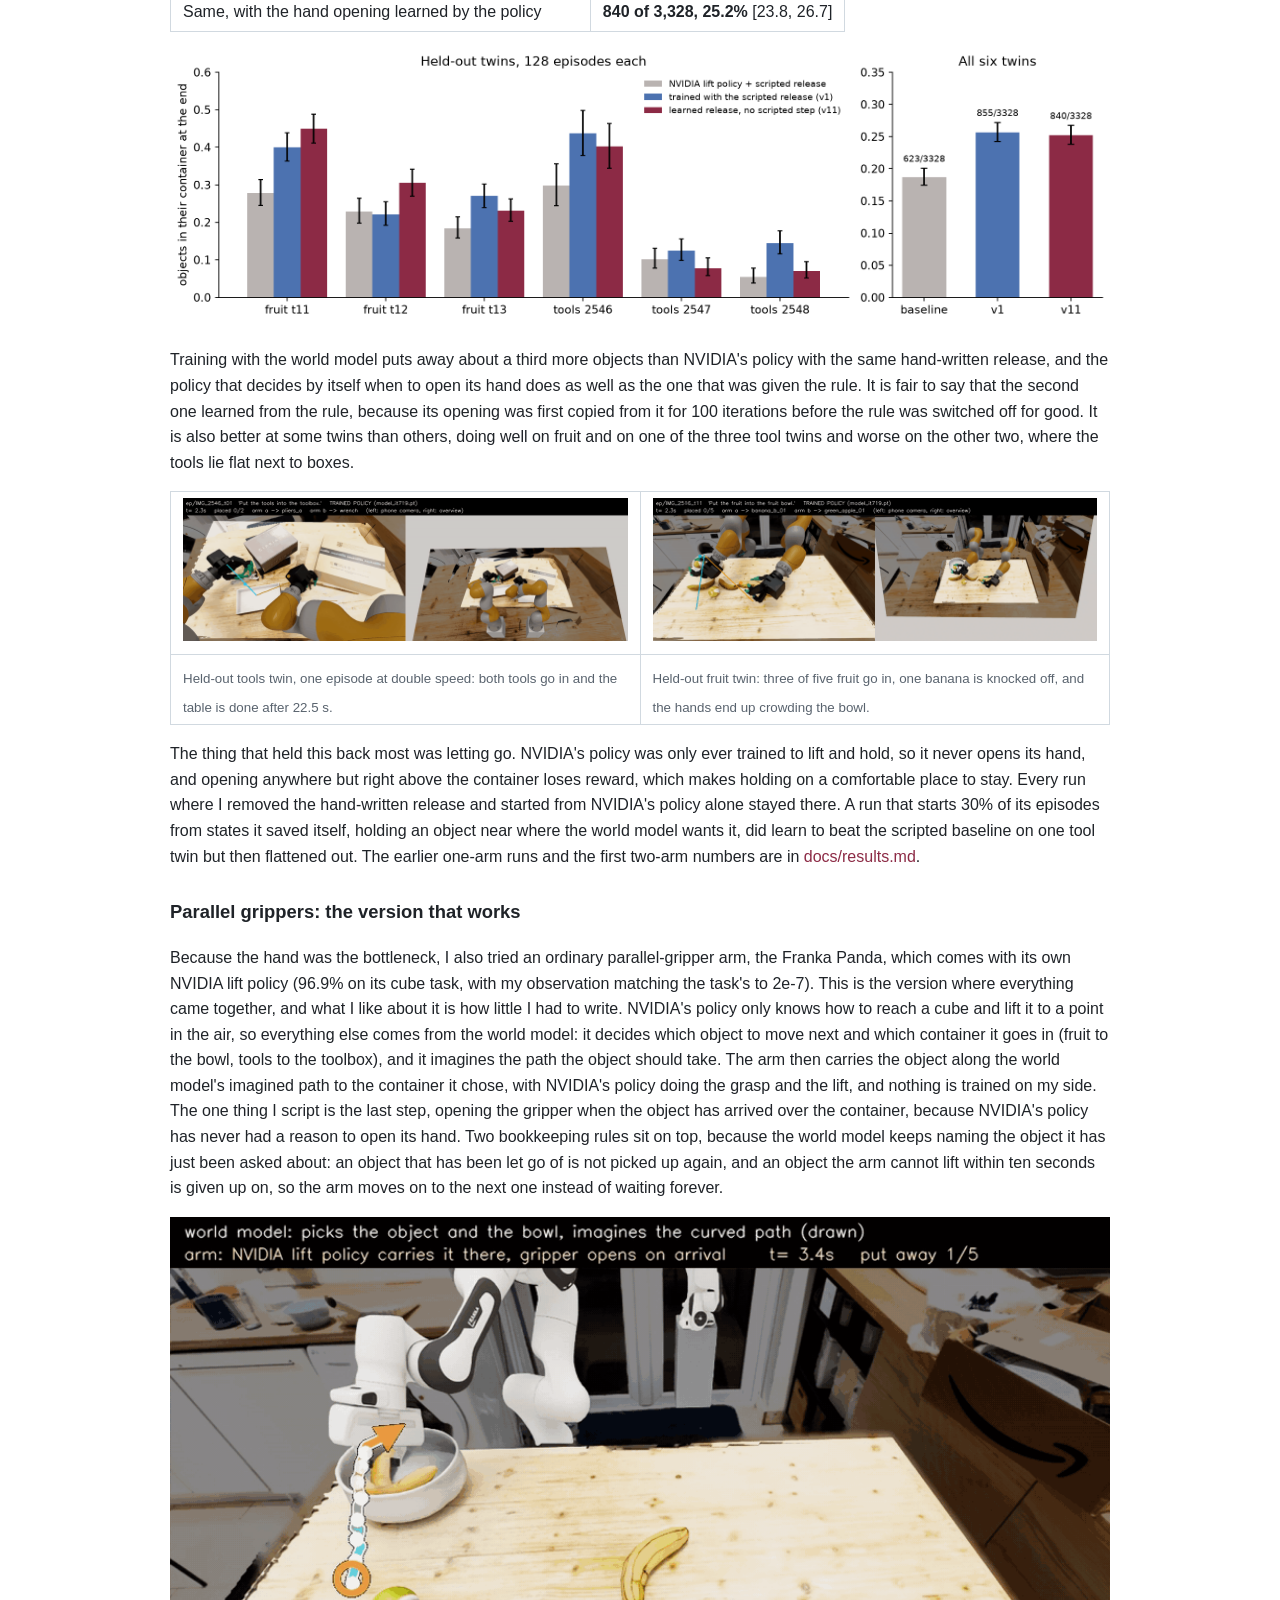
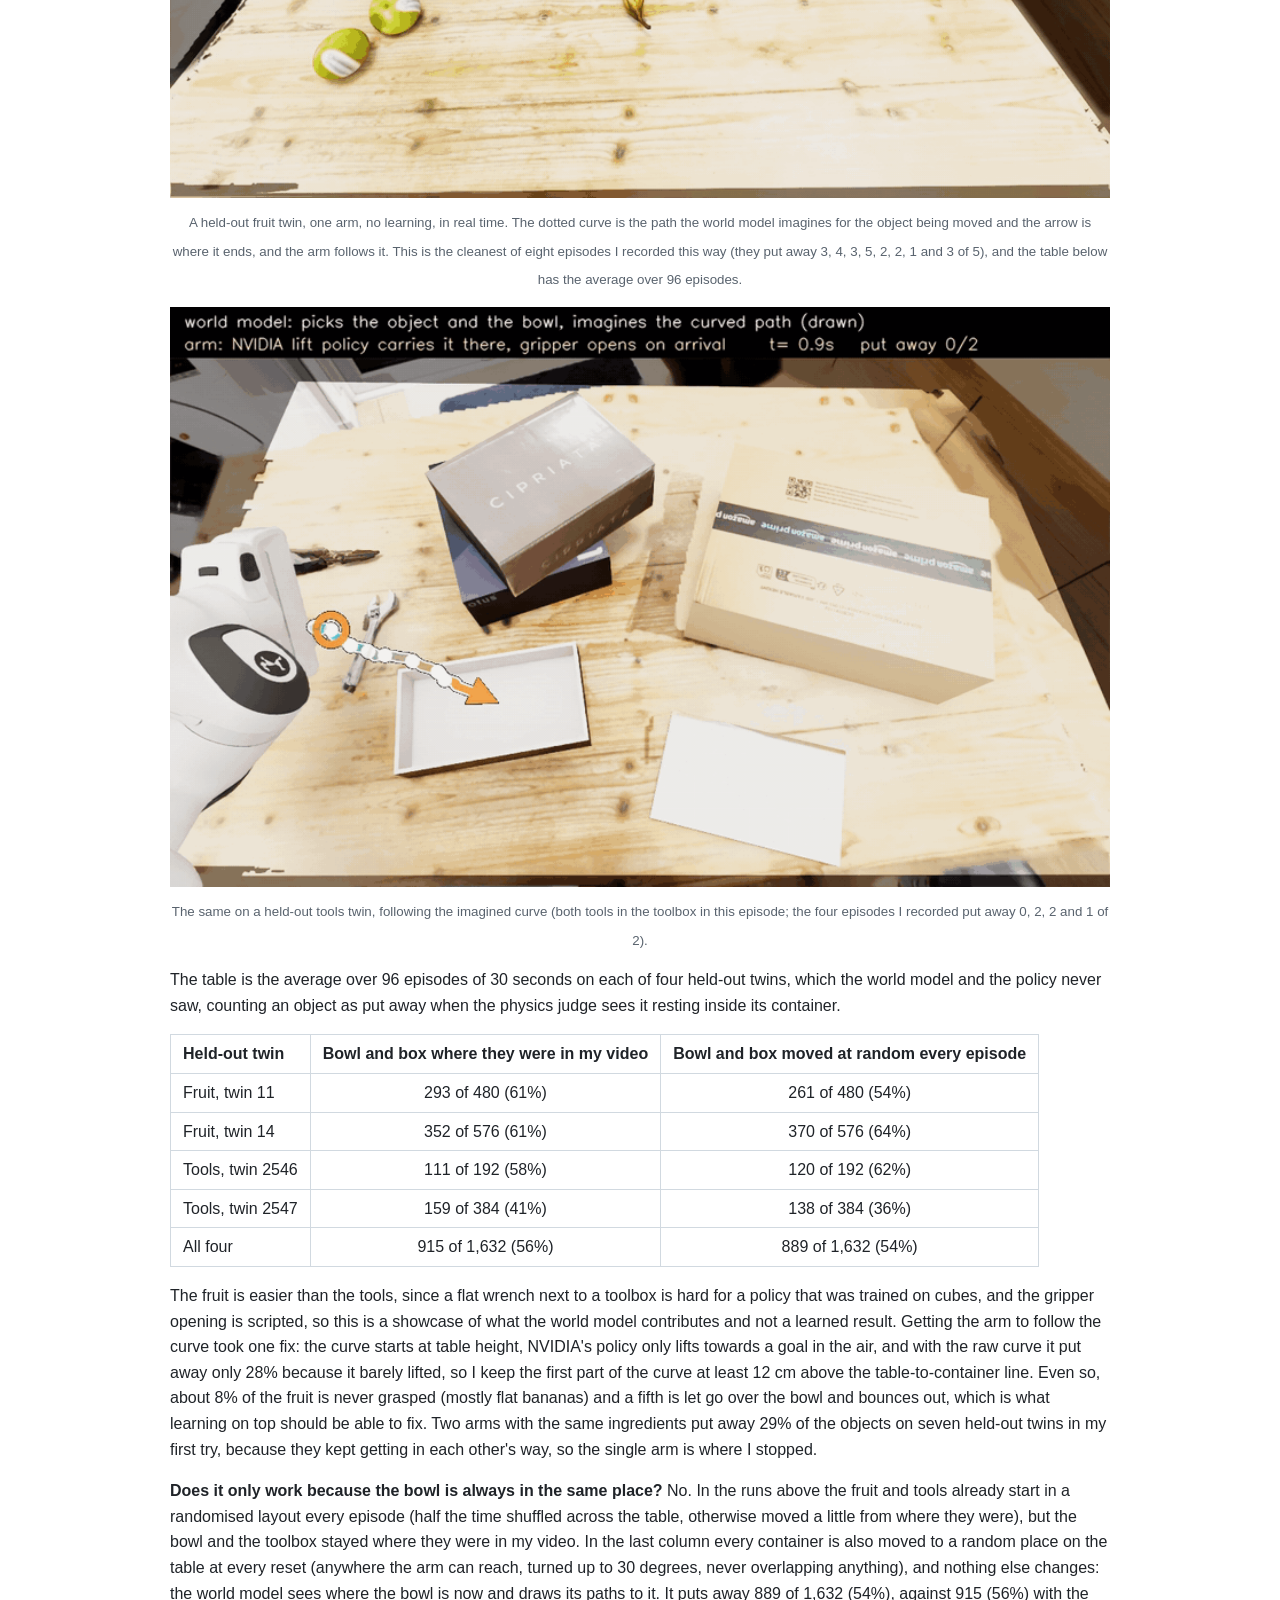
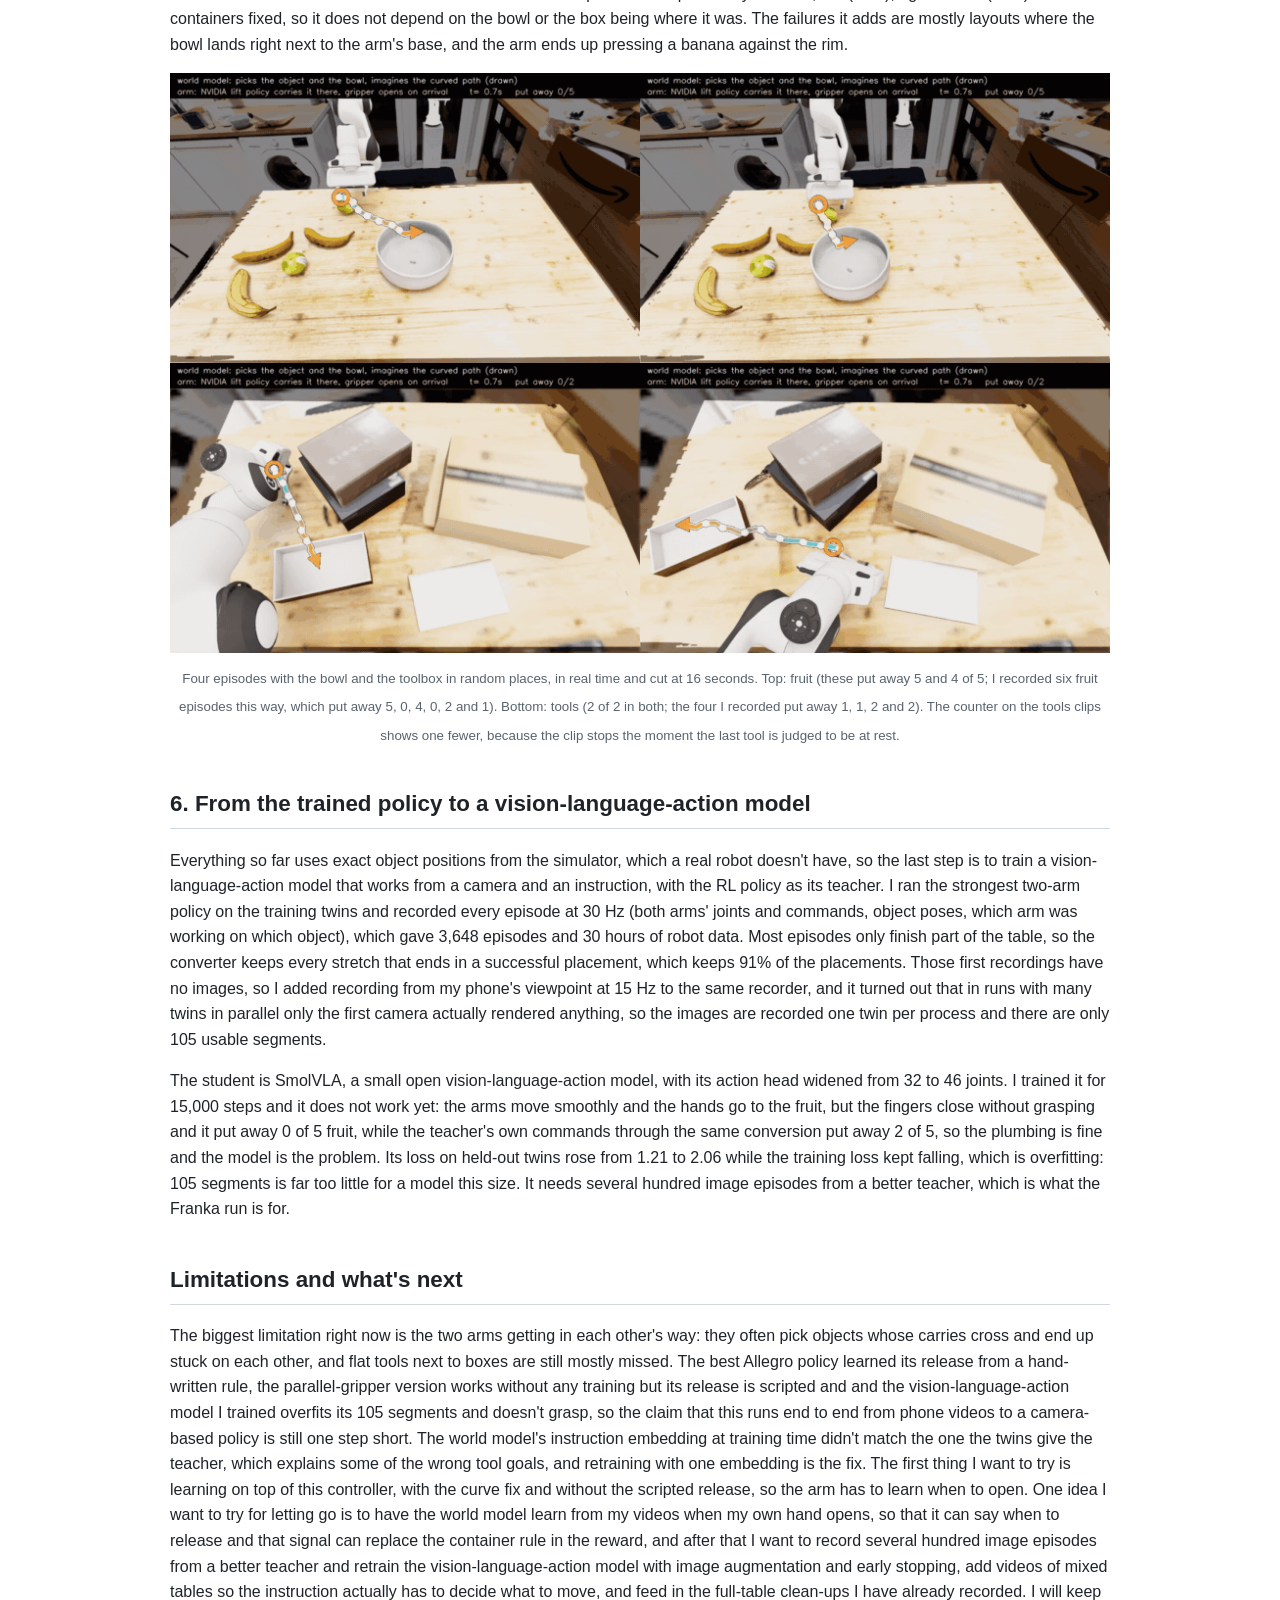
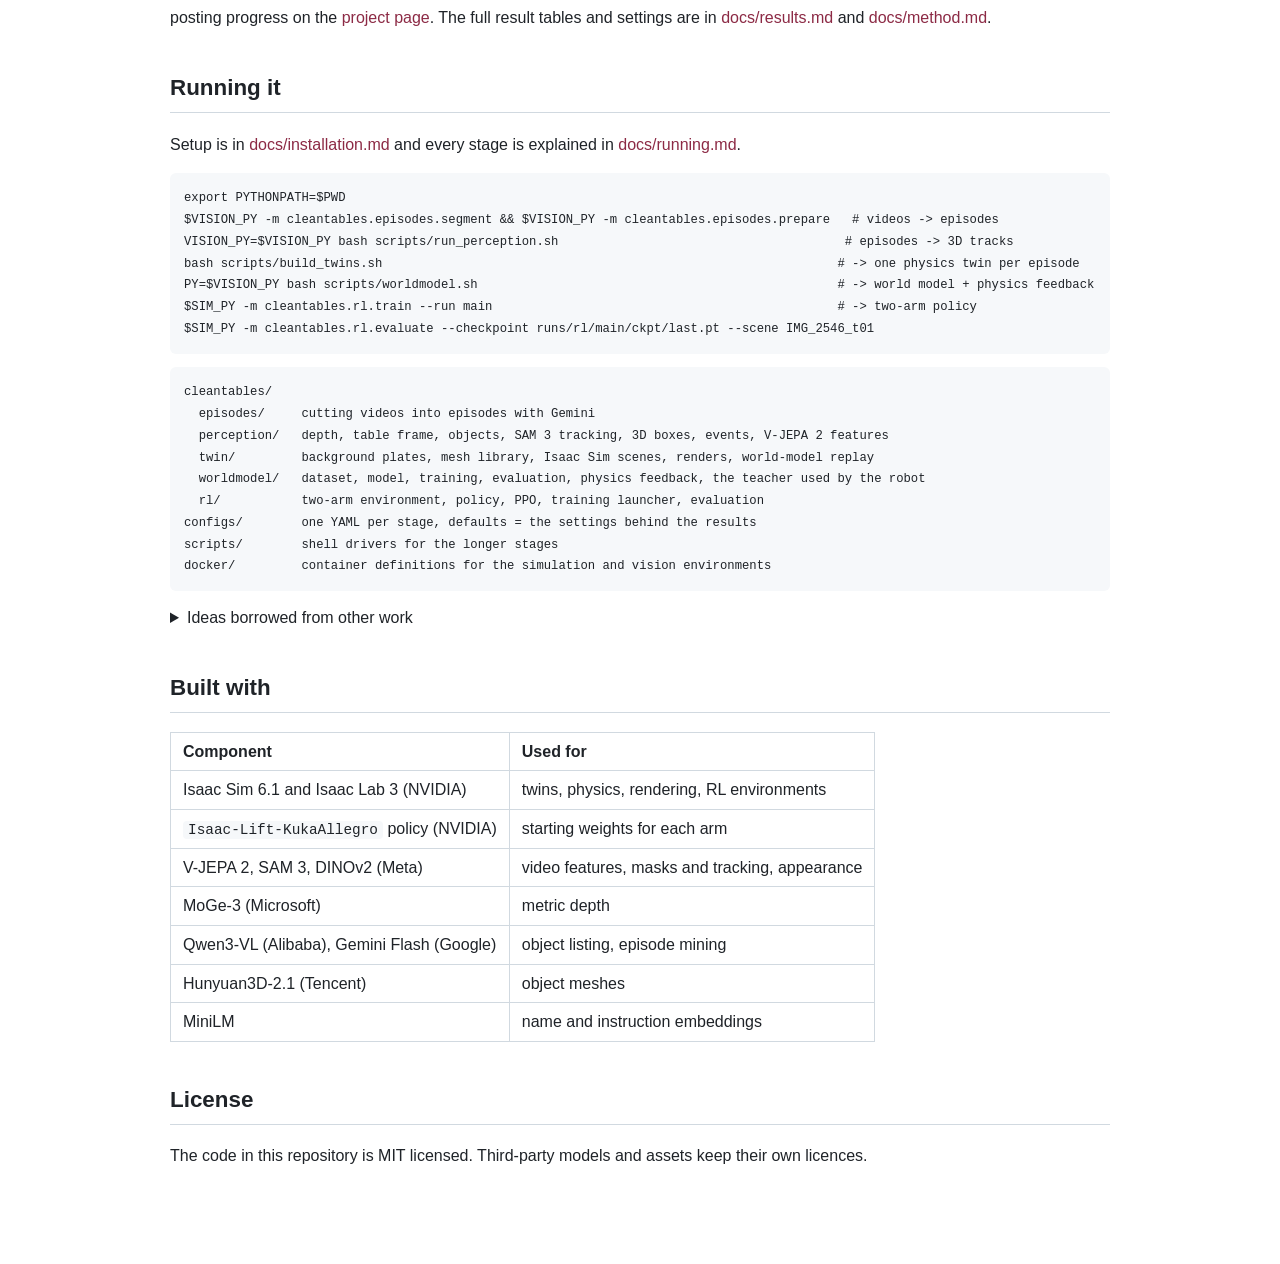
==== commit db404974: "Update clean tables page: curve-following results only" ====
--- a/clean-tables/index.html
+++ b/clean-tables/index.html
@@ -188,45 +188,39 @@
 <thead>
 <tr>
 <th align="left">Held-out twin</th>
-<th align="center">Following the imagined curve</th>
-<th align="center">Straight arc to the same container</th>
-<th align="center">Curve, bowl and box moved at random every episode</th>
+<th align="center">Bowl and box where they were in my video</th>
+<th align="center">Bowl and box moved at random every episode</th>
 </tr>
 </thead>
 <tbody>
 <tr>
 <td align="left">Fruit, twin 11</td>
 <td align="center">293 of 480 (61%)</td>
-<td align="center">338 of 480 (70%)</td>
 <td align="center">261 of 480 (54%)</td>
 </tr>
 <tr>
 <td align="left">Fruit, twin 14</td>
 <td align="center">352 of 576 (61%)</td>
-<td align="center">407 of 576 (71%)</td>
 <td align="center">370 of 576 (64%)</td>
 </tr>
 <tr>
 <td align="left">Tools, twin 2546</td>
 <td align="center">111 of 192 (58%)</td>
-<td align="center">104 of 192 (54%)</td>
 <td align="center">120 of 192 (62%)</td>
 </tr>
 <tr>
 <td align="left">Tools, twin 2547</td>
 <td align="center">159 of 384 (41%)</td>
-<td align="center">153 of 384 (40%)</td>
 <td align="center">138 of 384 (36%)</td>
 </tr>
 <tr>
 <td align="left">All four</td>
 <td align="center">915 of 1,632 (56%)</td>
-<td align="center">1,002 of 1,632 (61%)</td>
 <td align="center">889 of 1,632 (54%)</td>
 </tr>
 </tbody>
 </table>
-<p>The fruit is easier than the tools, since a flat wrench next to a toolbox is hard for a policy that was trained on cubes, and the gripper opening is scripted, so this is a showcase of what the world model contributes and not a learned result. Following the curve is a little worse than a straight arc on the fruit and the same on the tools, and getting it to work took one fix: the curve starts at table height, NVIDIA's policy only lifts towards a goal in the air, and with the raw curve it put away only 28% because it barely lifted, so I keep the first part of the curve at least 12 cm above the straight line. Even so, about 8% of the fruit is never grasped (mostly flat bananas) and a fifth is let go over the bowl and bounces out, which is what learning on top should be able to fix. Two arms with the same ingredients put away 29% of the objects on seven held-out twins in my first try, because they kept getting in each other's way, so the single arm is where I stopped.</p>
+<p>The fruit is easier than the tools, since a flat wrench next to a toolbox is hard for a policy that was trained on cubes, and the gripper opening is scripted, so this is a showcase of what the world model contributes and not a learned result. Getting the arm to follow the curve took one fix: the curve starts at table height, NVIDIA's policy only lifts towards a goal in the air, and with the raw curve it put away only 28% because it barely lifted, so I keep the first part of the curve at least 12 cm above the table-to-container line. Even so, about 8% of the fruit is never grasped (mostly flat bananas) and a fifth is let go over the bowl and bounces out, which is what learning on top should be able to fix. Two arms with the same ingredients put away 29% of the objects on seven held-out twins in my first try, because they kept getting in each other's way, so the single arm is where I stopped.</p>
 <p><strong>Does it only work because the bowl is always in the same place?</strong> No. In the runs above the fruit and tools already start in a randomised layout every episode (half the time shuffled across the table, otherwise moved a little from where they were), but the bowl and the toolbox stayed where they were in my video. In the last column every container is also moved to a random place on the table at every reset (anywhere the arm can reach, turned up to 30 degrees, never overlapping anything), and nothing else changes: the world model sees where the bowl is now and draws its paths to it. It puts away 889 of 1,632 (54%), against 915 (56%) with the containers fixed, so it does not depend on the bowl or the box being where it was. The failures it adds are mostly layouts where the bowl lands right next to the arm's base, and the arm ends up pressing a banana against the rim.</p>
 <p align="center">
   <img src="assets/media/dr_layouts.gif" alt="Four episodes in a 2x2 grid, each with the bowl or the toolbox in a different random place: two fruit tables where the arm carries the fruit to the bowl along the world model's dotted path, and two tools tables where the tools are carried into the toolbox." width="100%">
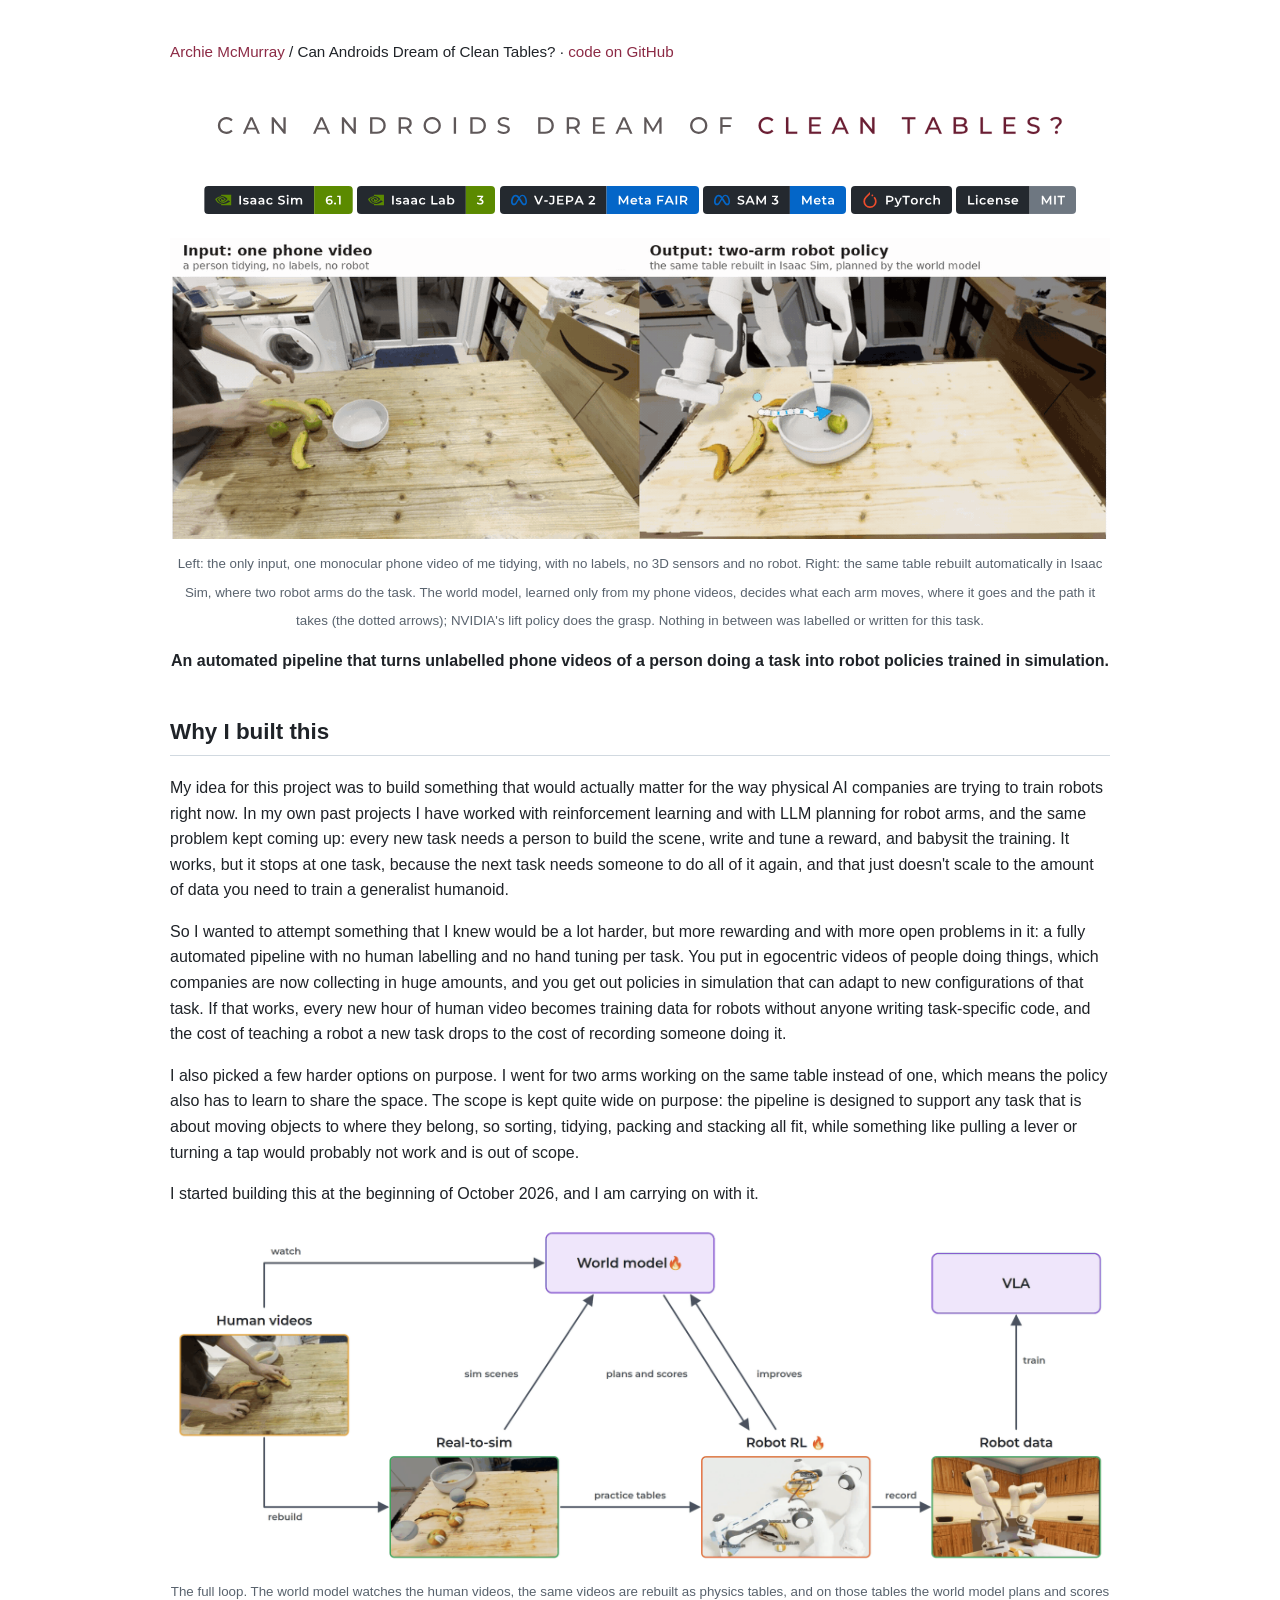
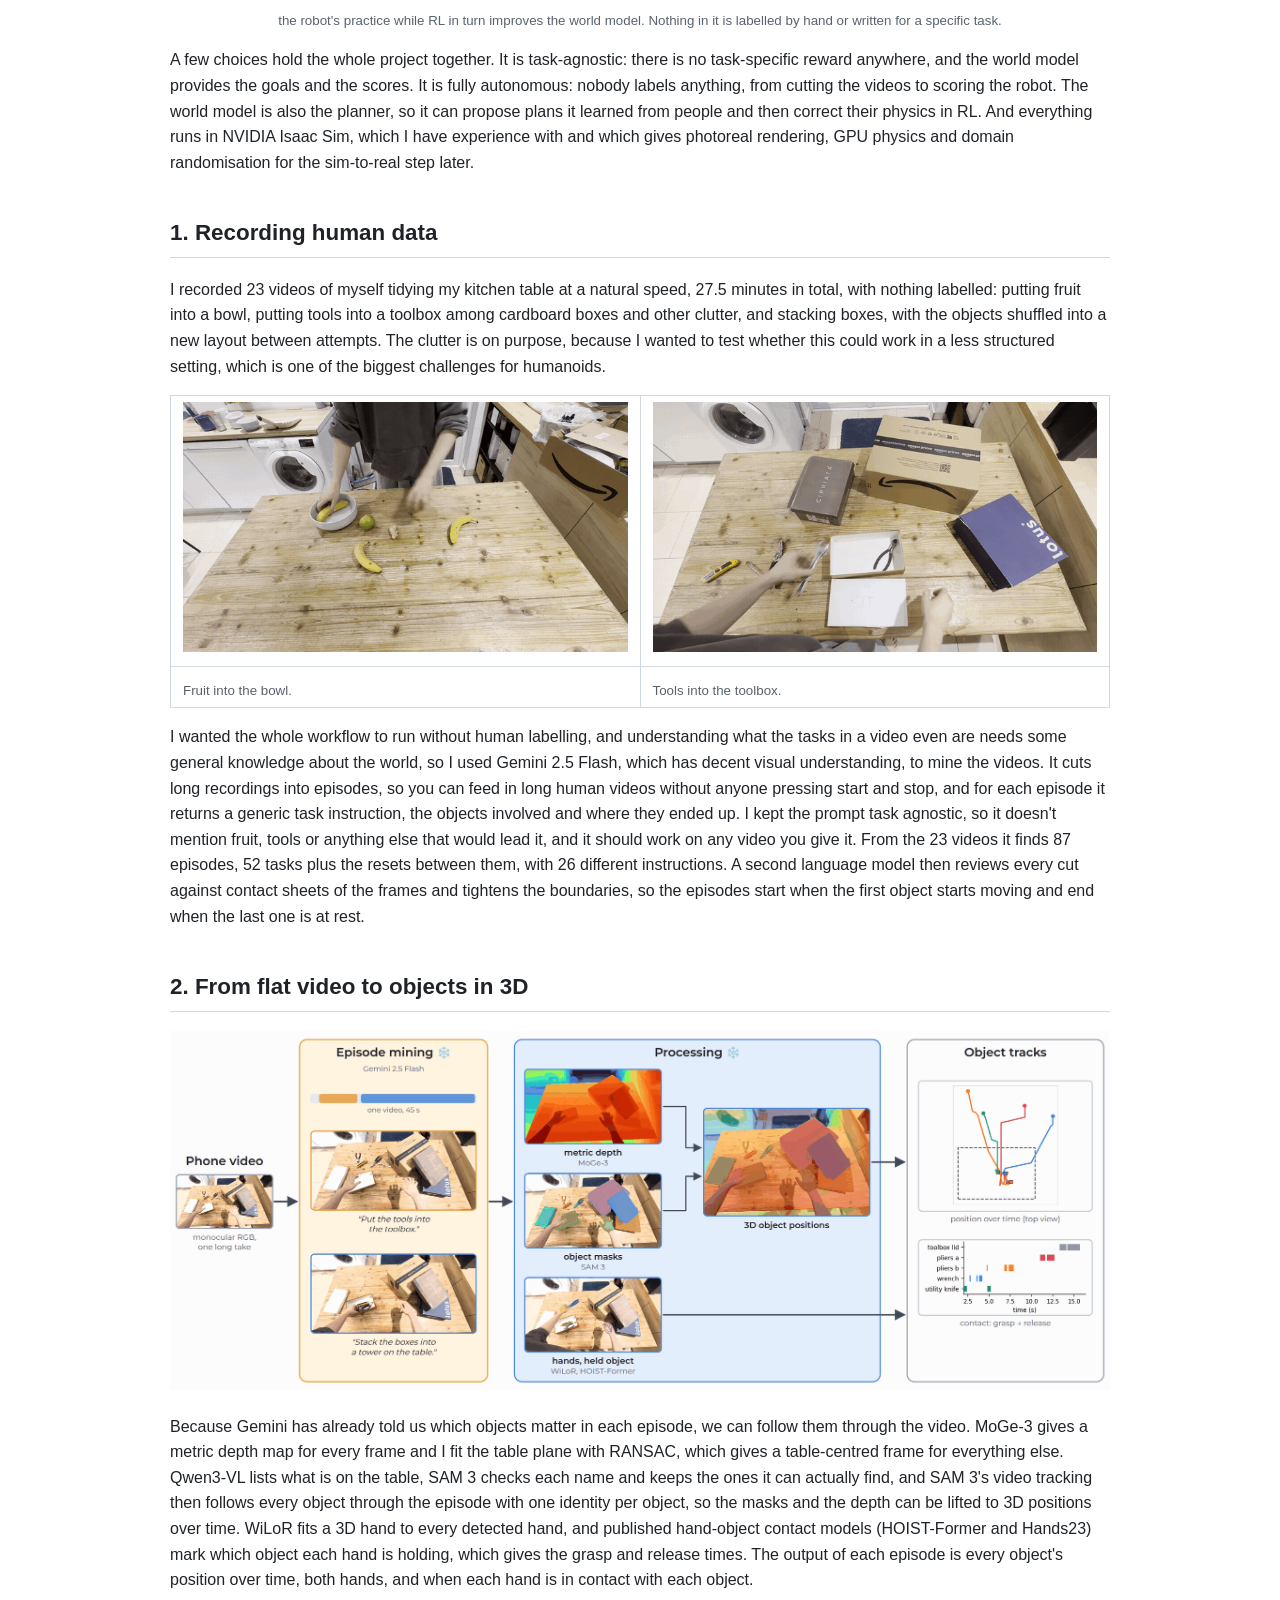
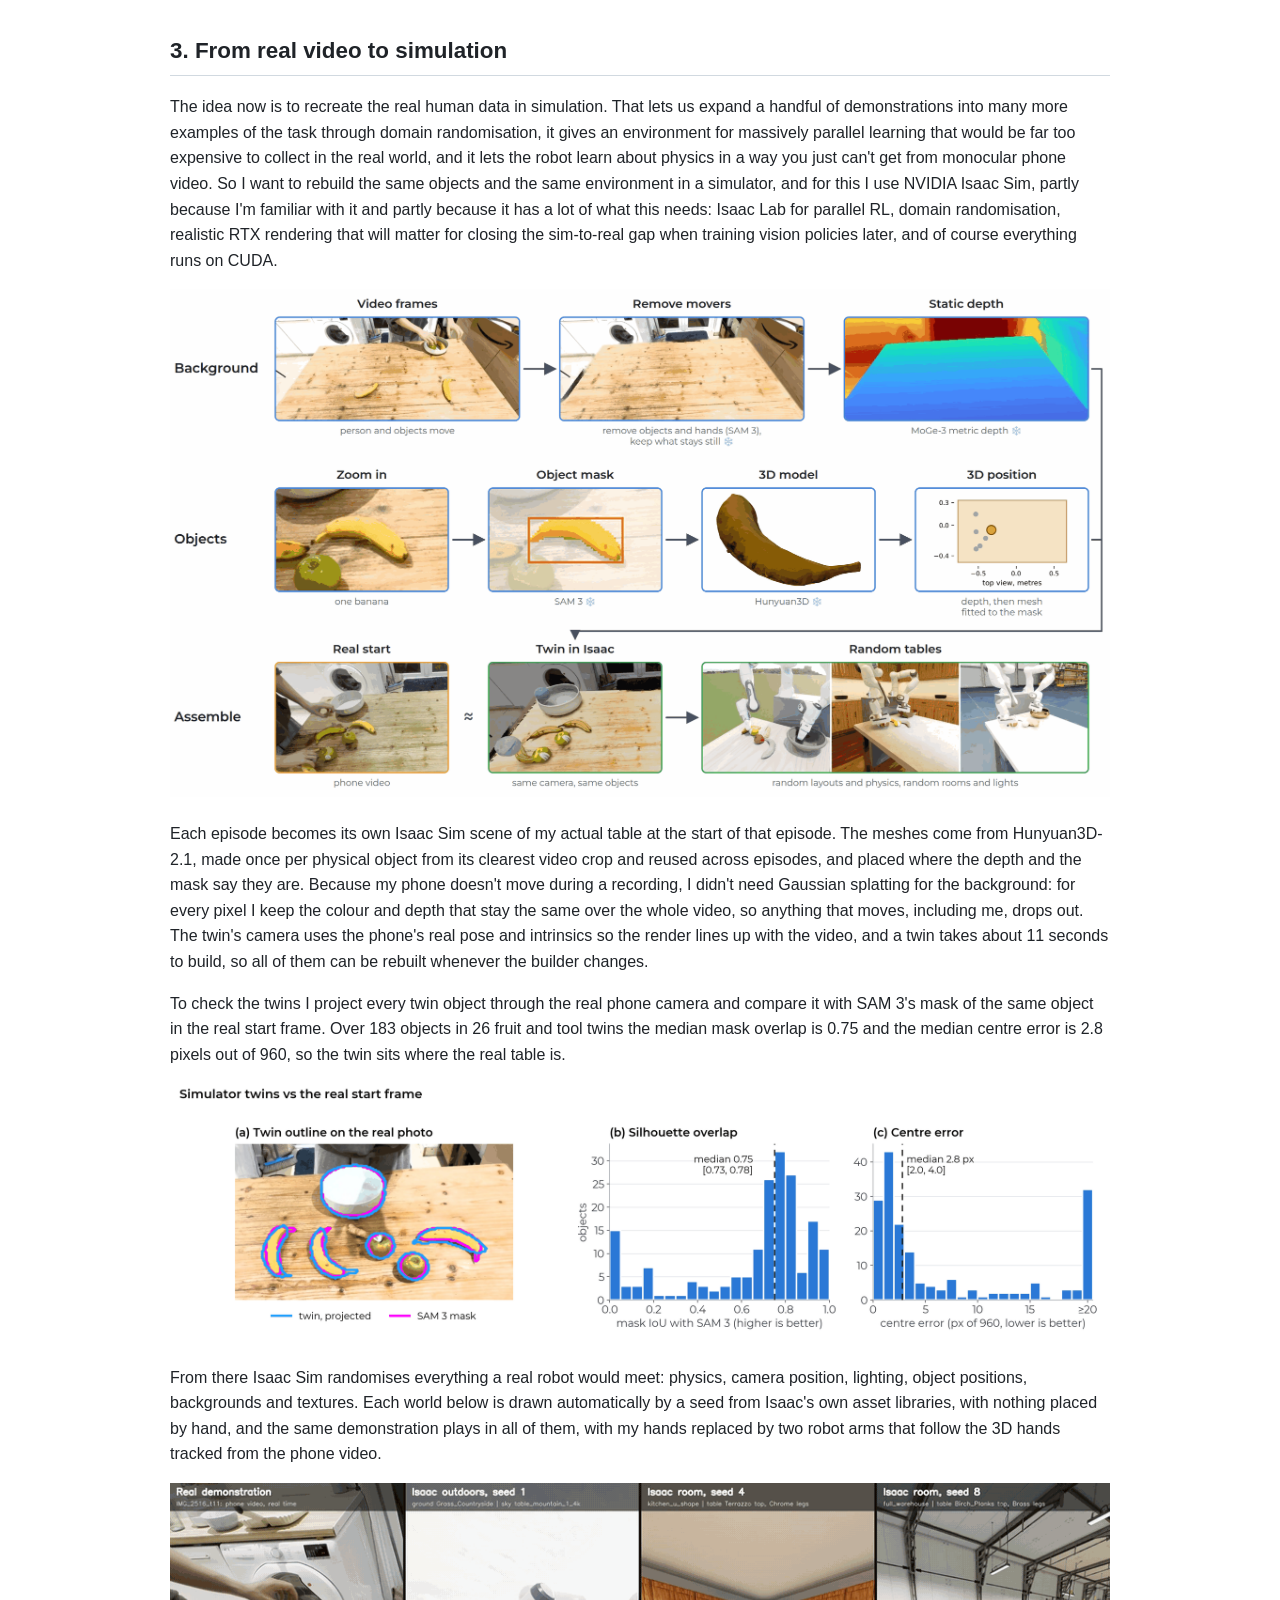
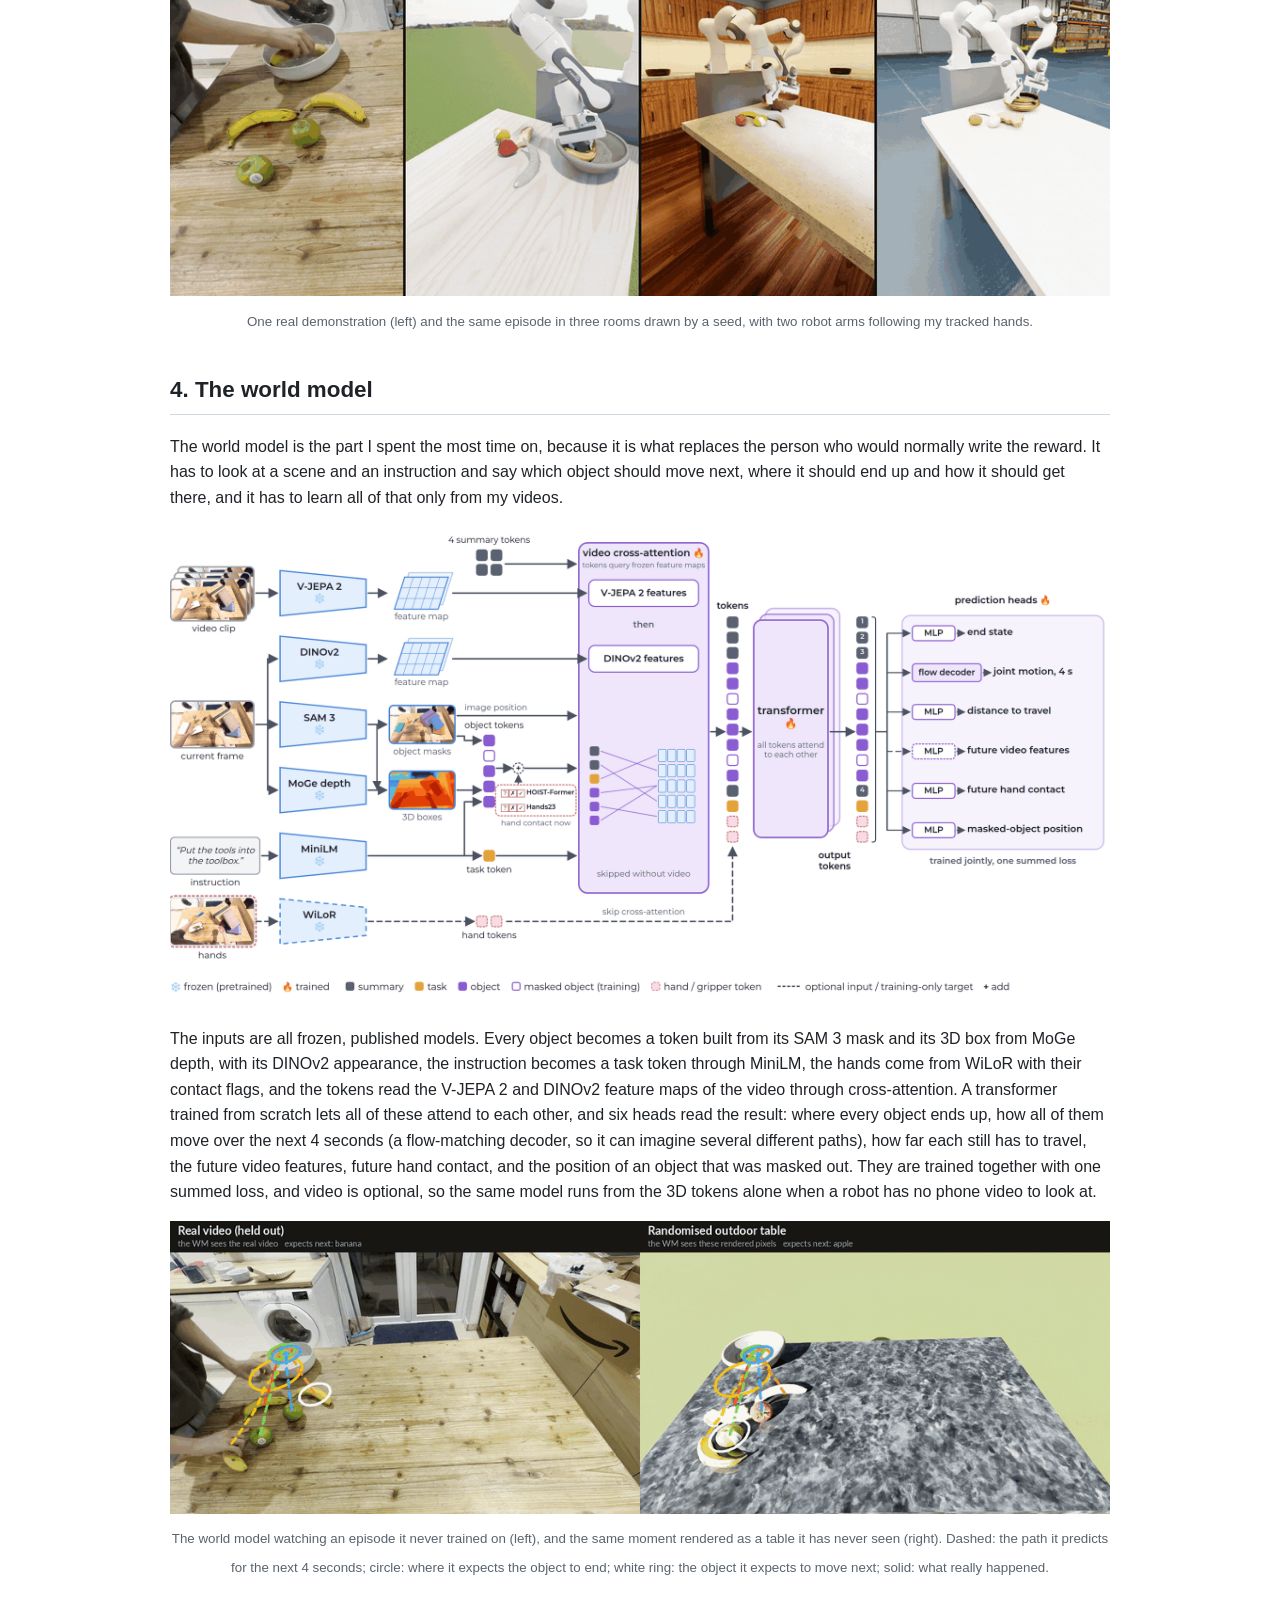
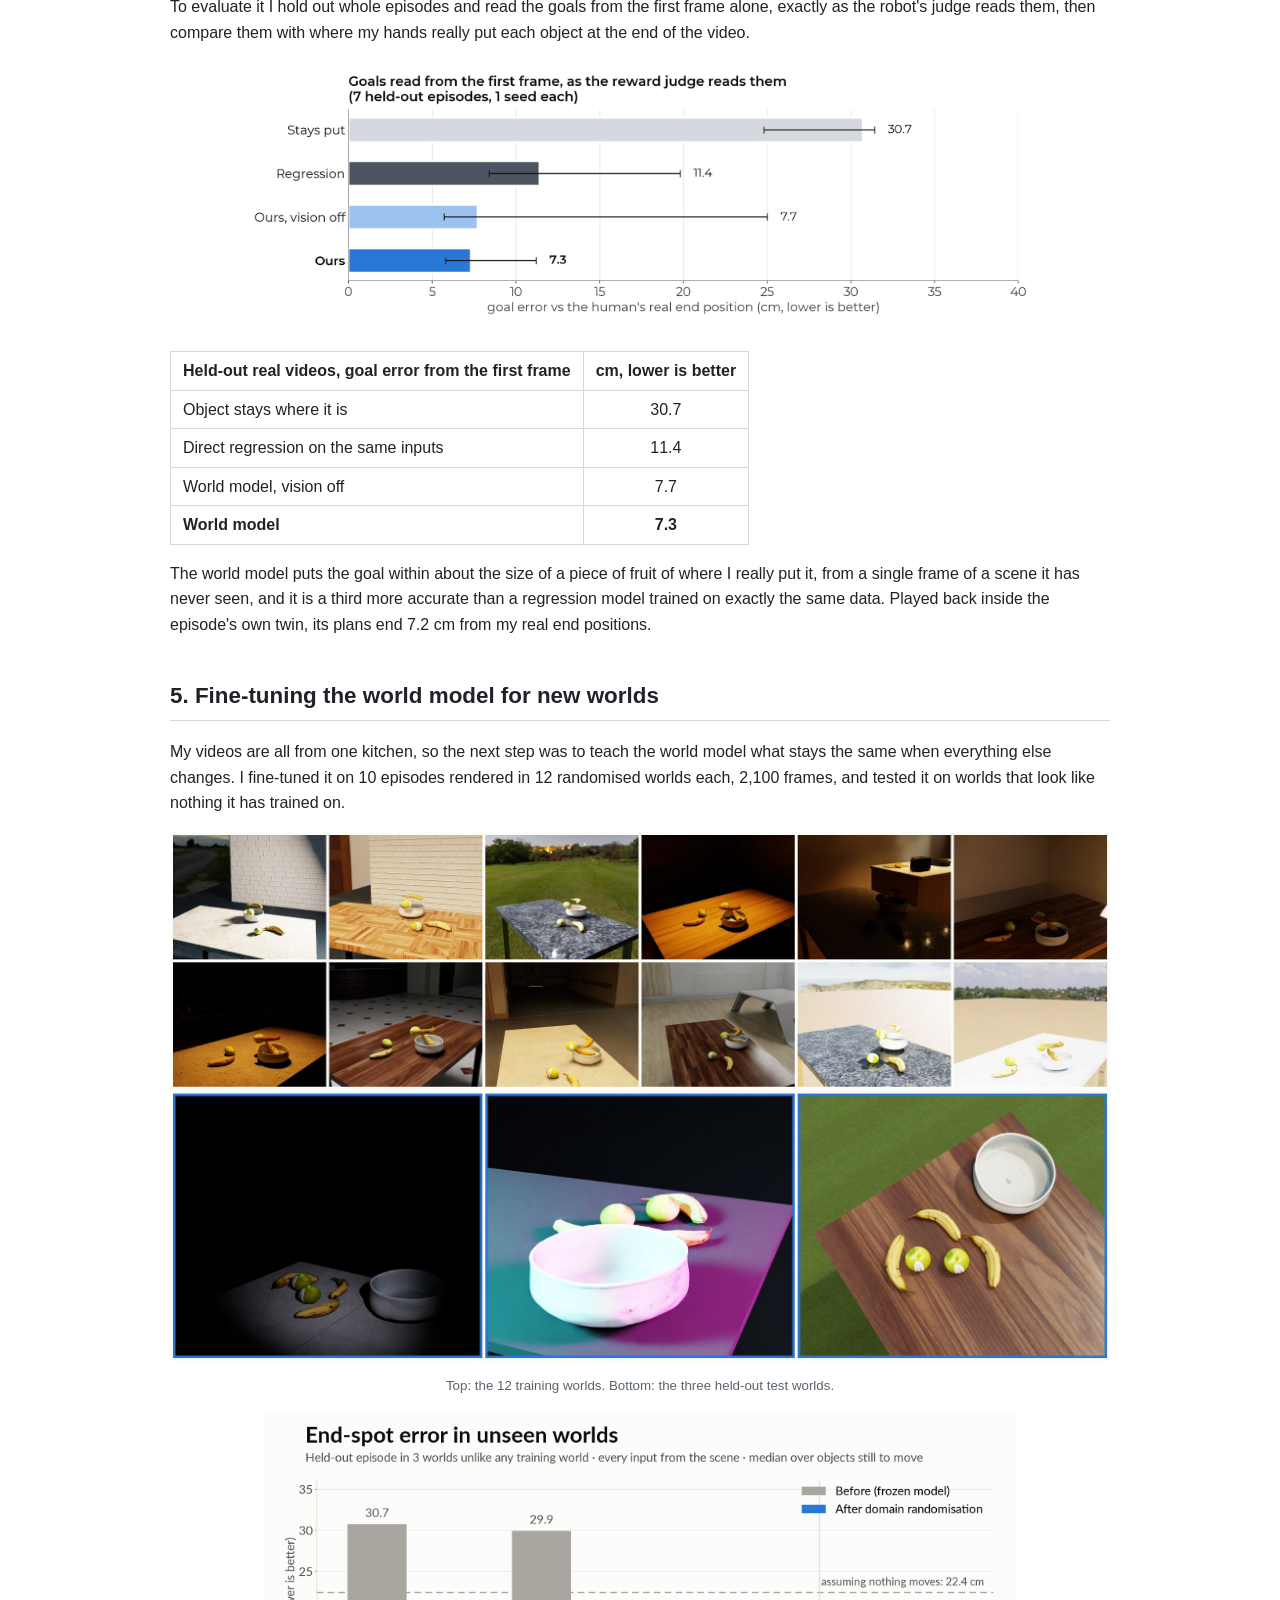
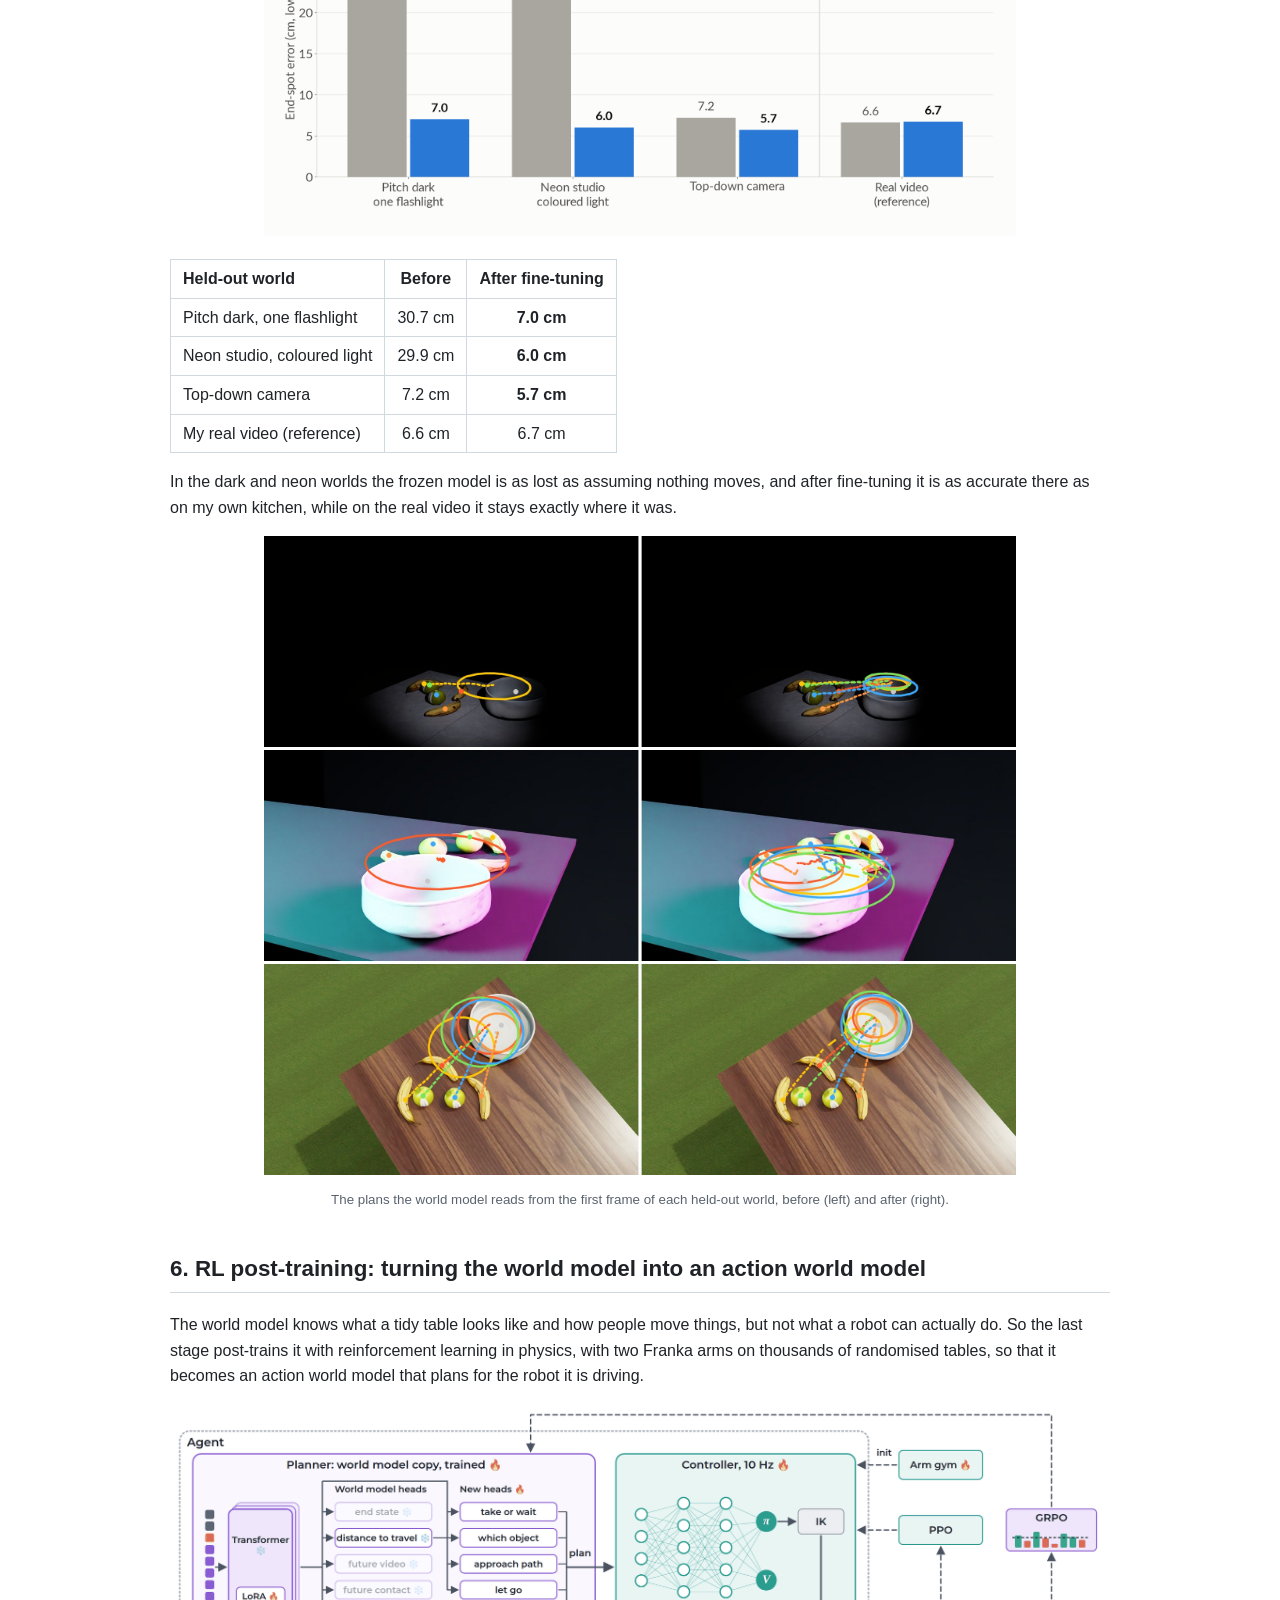
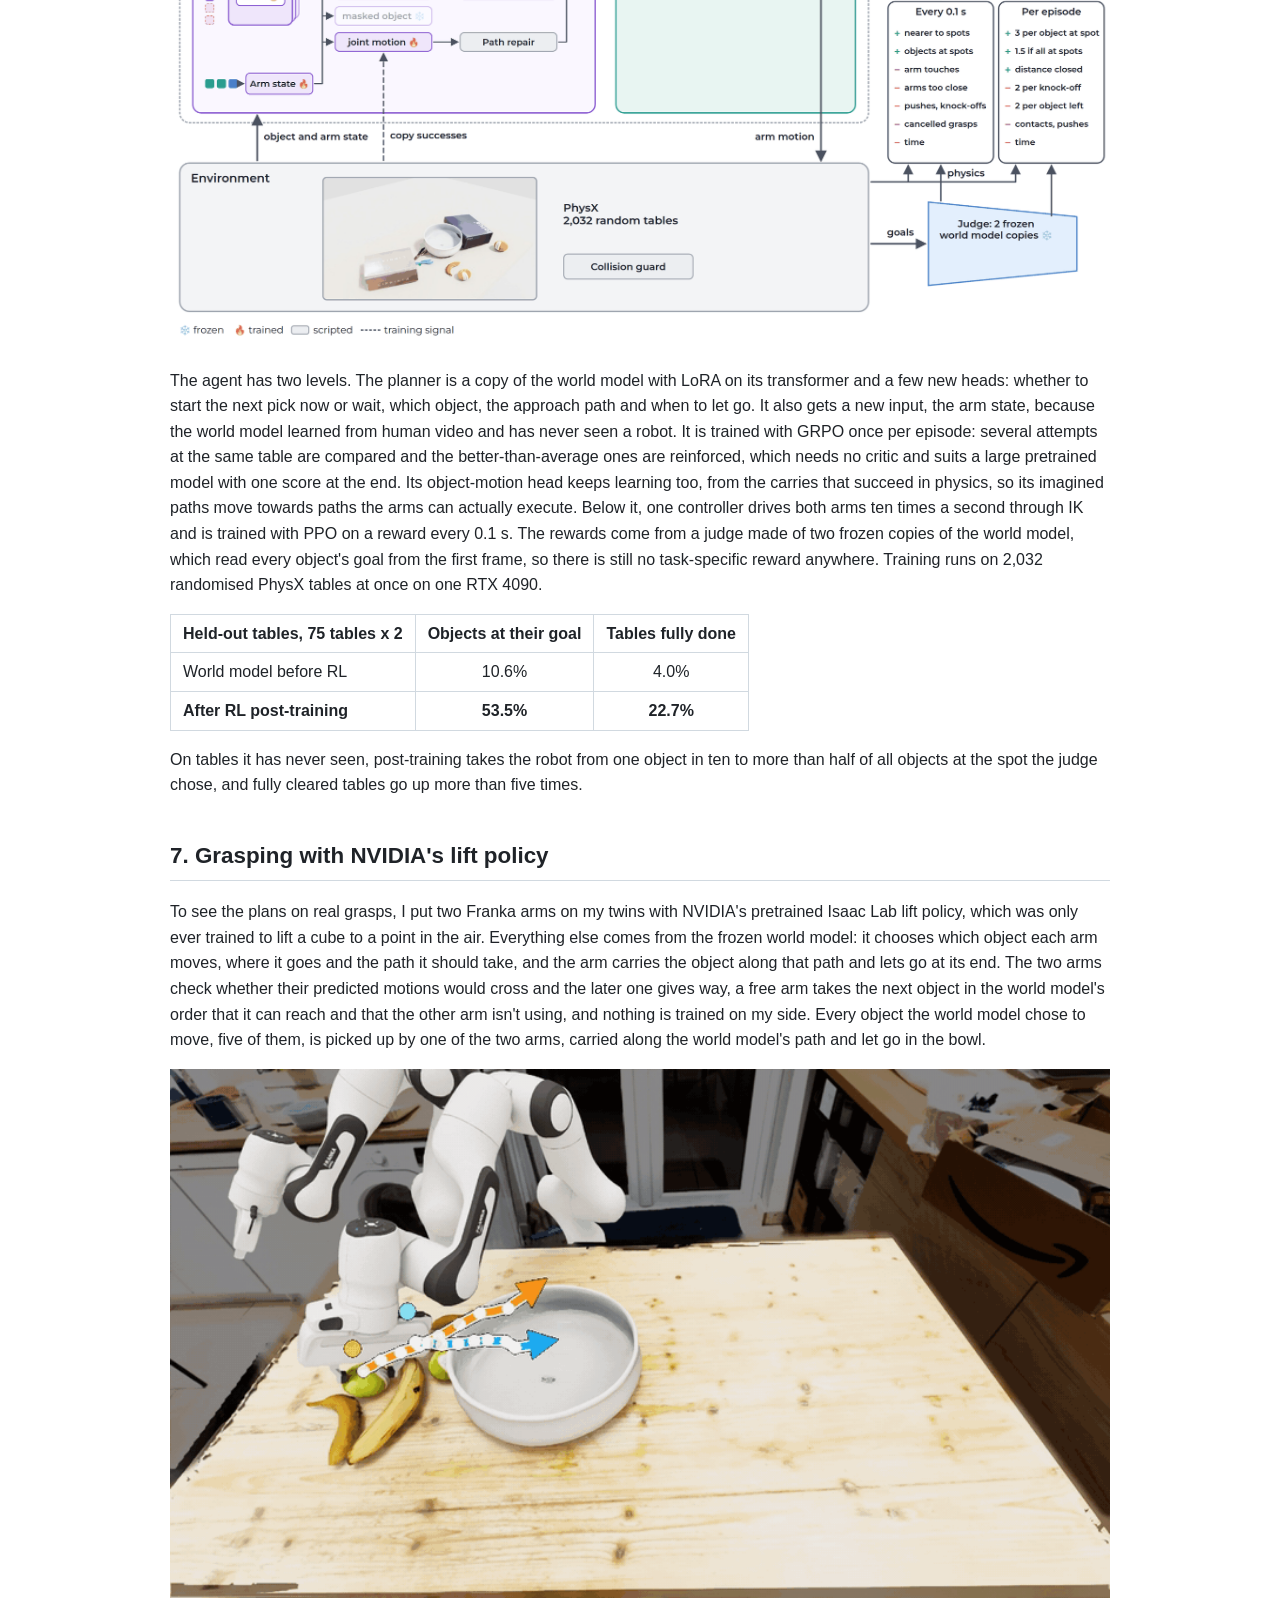
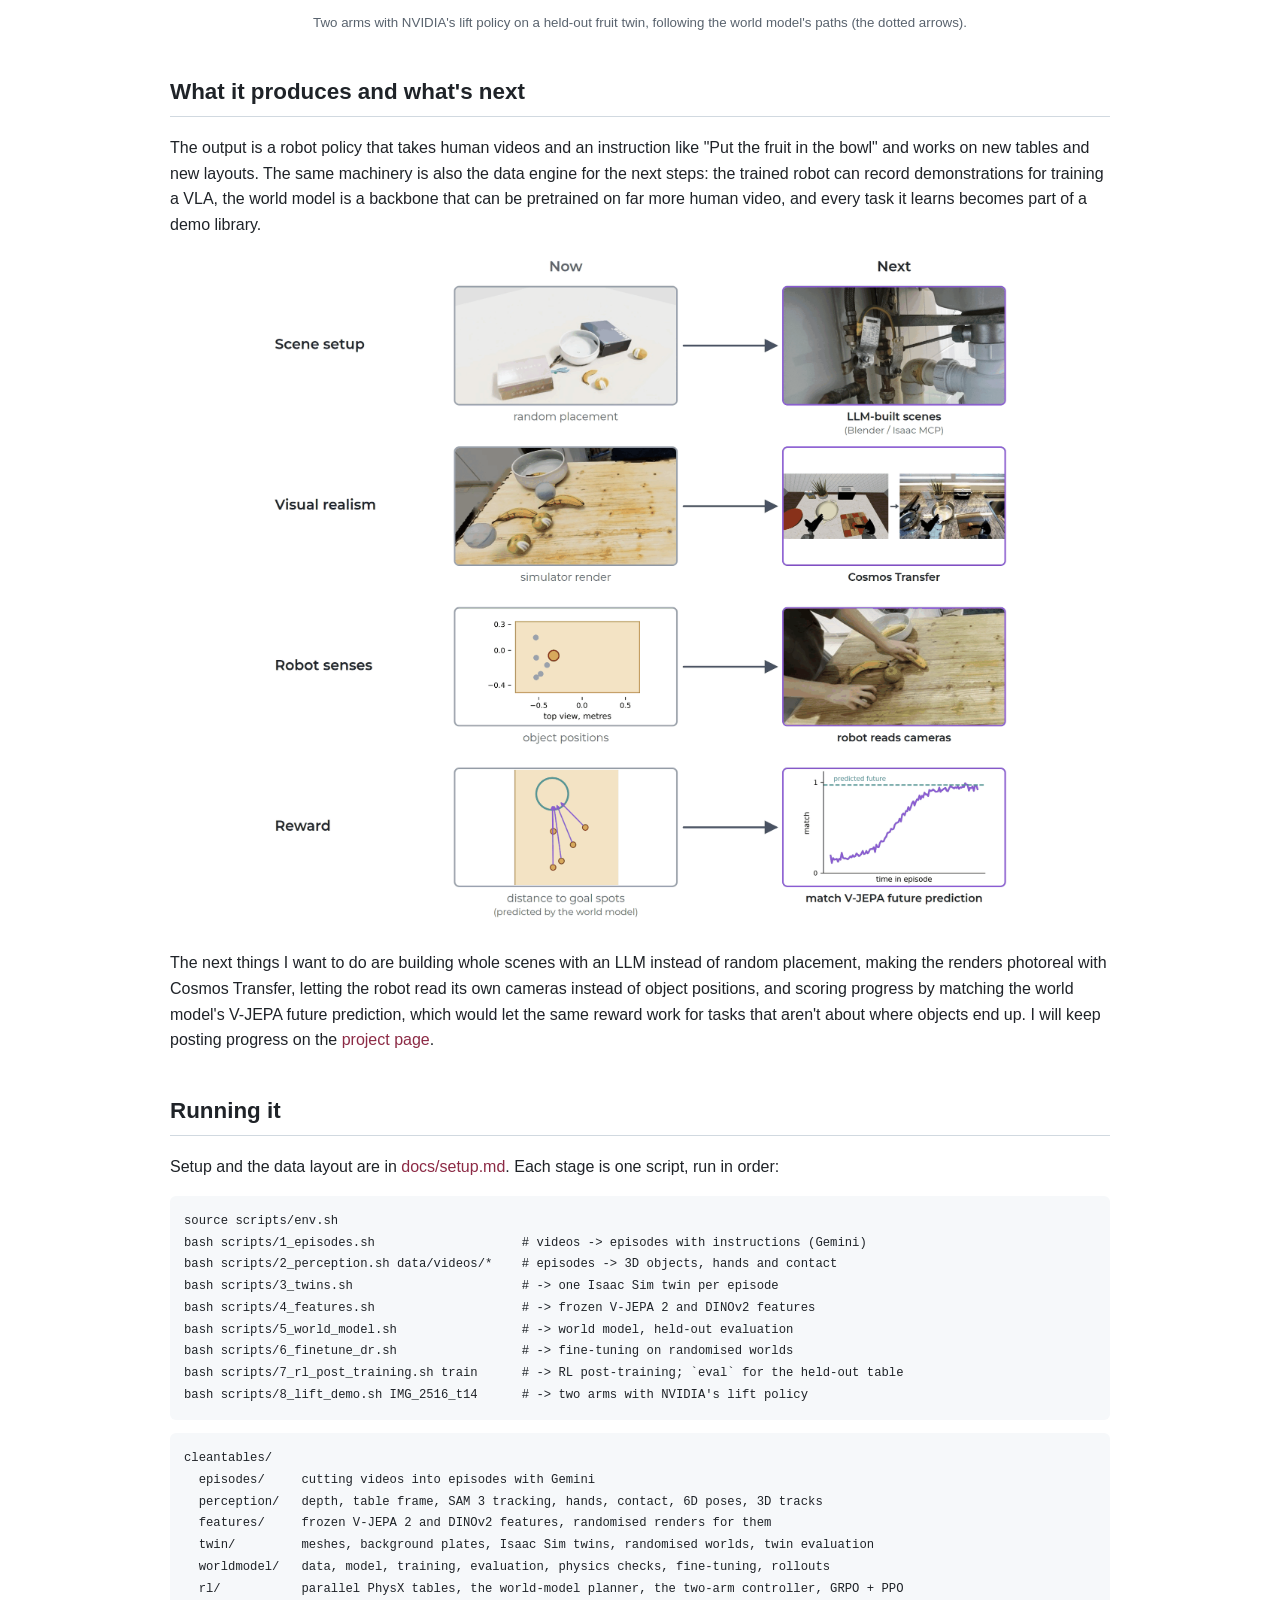
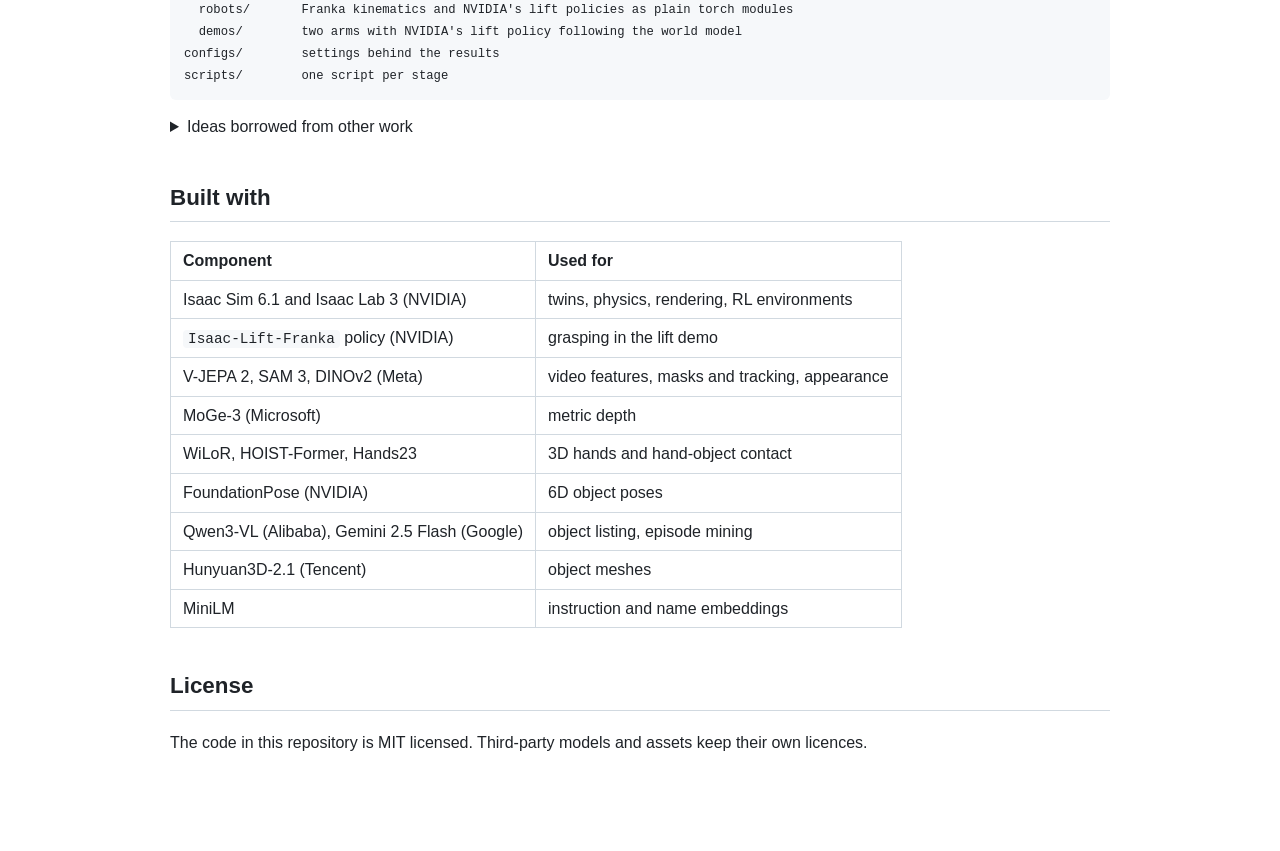
==== commit a0ef776d: "Update the clean tables page to the new write-up" ====
--- a/clean-tables/index.html
+++ b/clean-tables/index.html
@@ -1,7 +1,6 @@
 <!doctype html><html lang="en"><head><meta charset="utf-8"><meta name="viewport" content="width=device-width,initial-scale=1">
 <title>Can Androids Dream of Clean Tables?</title><link rel="stylesheet" href="../style.css"></head><body><main>
 <nav><a href="../">Archie McMurray</a> / Can Androids Dream of Clean Tables? · <a href="https://github.com/ar3o/can-androids-dream-of-clean-tables">code on GitHub</a></nav>
-<p class="note">This page is the living version of the project write-up. I'm continuing the work after the challenge deadline, and new results land here first.</p>
 <article><p align="center">
   <picture>
     <source media="(prefers-color-scheme: dark)" srcset="assets/banner-dark.svg">
@@ -19,238 +18,219 @@
 </p>
 
 <p align="center">
-  <img src="assets/media/hero_fruit_curve.gif" alt="One Franka arm clearing a held-out fruit twin in 11 seconds, following the curved path the world model imagines, which is drawn over the view." width="100%">
-  <br><sub>One arm clearing a fruit table it has never seen: the world model chooses what to move, where it goes and the path to take (the dotted curve), and NVIDIA's lift policy does the grasp. No training, the only scripted part is opening the gripper over the bowl.</sub>
-</p>
-
-<p align="center">
-  <picture>
-    <source media="(prefers-color-scheme: dark)" srcset="assets/hero_strip-dark.jpg">
-    <img src="assets/hero_strip-light.jpg" alt="Three views of the same fruit-to-bowl episode: a frame of my phone video, the physics twin built automatically from it, and the two robot arms learning the task in the twin." width="100%">
-  </picture>
+  <img src="assets/media/hero.gif" alt="Left: a phone video of a person putting fruit into a bowl. Right: the same table rebuilt in Isaac Sim, where two Franka arms put the fruit into the bowl along the paths the world model imagines." width="100%">
+  <br><sub>Left: the only input, one monocular phone video of me tidying, with no labels, no 3D sensors and no robot. Right: the same table rebuilt automatically in Isaac Sim, where two robot arms do the task. The world model, learned only from my phone videos, decides what each arm moves, where it goes and the path it takes (the dotted arrows); NVIDIA's lift policy does the grasp. Nothing in between was labelled or written for this task.</sub>
 </p>
 
 <p align="center"><b>An automated pipeline that turns unlabelled phone videos of a person doing a task into robot policies trained in simulation.</b></p>
-
-<p align="center">My submission for the <b>Humanoid Robot Learning internship challenge</b>, October 2026.</p>
 
 <h2>Why I built this</h2>
 <p>My idea for this project was to build something that would actually matter for the way physical AI companies are trying to train robots right now. In my own past projects I have worked with reinforcement learning and with LLM planning for robot arms, and the same problem kept coming up: every new task needs a person to build the scene, write and tune a reward, and babysit the training. It works, but it stops at one task, because the next task needs someone to do all of it again, and that just doesn't scale to the amount of data you need to train a generalist humanoid.</p>
 <p>So I wanted to attempt something that I knew would be a lot harder, but more rewarding and with more open problems in it: a fully automated pipeline with no human labelling and no hand tuning per task. You put in egocentric videos of people doing things, which companies are now collecting in huge amounts, and you get out policies in simulation that can adapt to new configurations of that task. If that works, every new hour of human video becomes training data for robots without anyone writing task-specific code, and the cost of teaching a robot a new task drops to the cost of recording someone doing it.</p>
-<p>I also picked a few harder options on purpose. The robot uses a four-finger Allegro hand instead of a parallel gripper, which would have been the classic choice for simplicity, because dexterous hands are what a generalist humanoid will actually have and I wanted to learn how to work with them. For the same reason I went for two arms working on the same table instead of one, which means the policy also has to learn to share the space. The scope is kept quite wide on purpose: the pipeline is designed to support any task that is about moving objects to where they belong, so sorting, tidying, packing and stacking all fit, while something like pulling a lever or turning a tap would probably not work and is out of scope.</p>
-<p>I built this as my submission for the Humanoid Robot Learning internship challenge, starting at the beginning of October 2026, and I am carrying on with it after the deadline.</p>
-<p align="center">
-  <img src="assets/figures/fig_pipeline.png" alt="Overview of the whole automated pipeline: phone videos are cut into episodes by a video-language model, every object is tracked in 3D and rebuilt as a physics twin in Isaac Sim, a world model learns the task from the videos and is then corrected with physics in the twins, and two robot arms are trained with reinforcement learning in thousands of randomised twins with the world model as their teacher." width="100%">
-  <br><sub>The full pipeline. Nothing between the phone videos and the trained policy is labelled by hand or written for a specific task.</sub>
-</p>
-
+<p>I also picked a few harder options on purpose. I went for two arms working on the same table instead of one, which means the policy also has to learn to share the space. The scope is kept quite wide on purpose: the pipeline is designed to support any task that is about moving objects to where they belong, so sorting, tidying, packing and stacking all fit, while something like pulling a lever or turning a tap would probably not work and is out of scope.</p>
+<p>I started building this at the beginning of October 2026, and I am carrying on with it.</p>
+<p align="center">
+  <img src="assets/figures/overview.png" alt="Overview: the world model watches human videos; the videos are rebuilt as simulation scenes; the world model plans and scores robot practice on those tables, and robot RL improves the world model; the trained robot records data for a VLA." width="100%">
+  <br><sub>The full loop. The world model watches the human videos, the same videos are rebuilt as physics tables, and on those tables the world model plans and scores the robot's practice while RL in turn improves the world model. Nothing in it is labelled by hand or written for a specific task.</sub>
+</p>
+
+<p>A few choices hold the whole project together. It is task-agnostic: there is no task-specific reward anywhere, and the world model provides the goals and the scores. It is fully autonomous: nobody labels anything, from cutting the videos to scoring the robot. The world model is also the planner, so it can propose plans it learned from people and then correct their physics in RL. And everything runs in NVIDIA Isaac Sim, which I have experience with and which gives photoreal rendering, GPU physics and domain randomisation for the sim-to-real step later.</p>
 <h2>1. Recording human data</h2>
-<p>I recorded a number of videos of myself putting fruit and tools in semi-random setups across my table and then sorting them at a natural speed into containers, the fruit into a bowl and the tools into a toolbox, which are basic tasks within the scope. The tool demonstrations also have cardboard boxes and other clutter on the table, because I wanted to test whether this could work in a less structured setting, which is one of the biggest challenges for humanoids. I also recorded myself stacking boxes, which the world model learns from but the robot doesn't train on yet. In total that is 20 videos and 45 episodes: 14 fruit, 12 tools and 19 stacking.</p>
-<p>I wanted the whole workflow to run without human labelling, and understanding what the tasks in a video even are needs some general knowledge about the world, so I used Gemini Flash, which has decent visual understanding, to mine the videos. It cuts long recordings into clips, so you can feed in long human videos without anyone pressing start and stop, and for each clip it returns a generic task instruction, the objects involved and where they ended up. I kept the prompt task agnostic, so it doesn't mention fruit, tools or anything else that would lead it, and it should work on any video you give it.</p>
-<p align="center">
-  <picture>
-    <source media="(prefers-color-scheme: dark)" srcset="assets/media/episodes-dark.gif">
-    <img src="assets/media/episodes-light.gif" alt="Clips from the fruit video, each with the instruction and time range that Gemini wrote for that segment." width="80%">
-  </picture>
-  <br><sub>Episodes cut and described automatically. The text at the top is Gemini's output.</sub>
-</p>
-
-<h2>2. From real video to simulation</h2>
-<p>The idea now is to recreate the real human data in simulation. That lets us expand a handful of demonstrations into many more examples of the task through domain randomisation, it gives an environment for massively parallel learning that would be far too expensive to collect in the real world, and it lets the world model learn about physics in a way you just can't get from monocular phone video. So I want to rebuild the same objects and the same environment in a simulator, and for this I use NVIDIA Isaac Sim, partly because I'm familiar with it and partly because it has a lot of what this needs: Isaac Lab for parallel RL, domain randomisation, realistic RTX rendering that will matter for closing the sim-to-real gap when training vision policies later, and of course everything runs on CUDA.</p>
-<p>Because Gemini has already told us which objects matter in each clip, we can follow them through the video. MoGe-3 gives a metric depth map for every frame and I fit the table plane with RANSAC, which gives a table-centred frame for everything else. Qwen3-VL lists what is on the table, SAM 3 checks each name and keeps the ones it can actually find, and SAM 3's video tracking then follows every object and my hands through the episode, so the masks and the depth can be lifted to 3D boxes over time. My first version detected objects separately in each keyframe and linked them with matching, which kept inventing objects: whenever a box moved, a new "ghost" box appeared, and one stacking video ended up with 12 objects when there were really 7. SAM 3's video mode keeps one identity per object for the whole episode and fixed that.</p>
-<p align="center">
-  <img src="assets/figures/fig_real2sim.png" alt="Real-to-sim subsystem: depth and table frame from MoGe-3, object discovery with Qwen3-VL and SAM 3, SAM 3 video tracking lifted to 3D boxes, Hunyuan3D meshes, a static background plate with the person removed, and the assembled twin rendered from the phone camera with two robot arms." width="100%">
-</p>
-
-<p>From the tracks, each episode becomes its own Isaac Sim scene of my actual table at the start of that episode. Most meshes come from Hunyuan3D-2.1 (the cardboard boxes are textured cuboids built straight from the video), made once per physical object from its video crops and reused across episodes, with the object's own crop projected on as texture where Hunyuan's texturing failed. Because my phone doesn't move during a recording, I didn't need Gaussian splatting for the background: for every pixel I keep the colour and depth that stay the same over the whole video, so anything that moves, including me, drops out, and SAM 3 removes whatever is left of me, like my feet when they stood still for a while. The twin's camera uses the phone's real pose and intrinsics so the render lines up with the video, and the two Kuka arms with Allegro hands are mounted roughly where my shoulders were. A twin takes about 11 seconds to build, so all 45 can be rebuilt whenever the builder changes. My first attempt used stand-in YCB objects and a made-up toolbox, which looked like a table with stuff on it but wasn't my table, so I threw it away.</p>
-<p align="center">
-  <img src="assets/media/twin_side_by_side.jpg" alt="Left: my phone frame at the start of a fruit episode. Right: the twin of the same moment from the same camera, with me removed and the robot arms added." width="100%">
-  <br><sub>A real start frame (left) and its twin rendered from the same camera (right).</sub>
-</p>
-
-<h2>3. The world model</h2>
-<p>The world model is the part I spent the most time on, because it is what replaces the person who would normally write the reward. It has to look at a scene and an instruction and say which object should move next, where it should end up, how it should get there and how far along the task is, and it has to learn all of that only from my videos.</p>
-<p align="center">
-  <img src="assets/figures/fig_worldmodel.png" alt="World model architecture: frozen V-JEPA 2 video tokens, one token per object built from its 3D box, a frozen MiniLM name embedding and a frozen DINOv2 appearance embedding, two hand tokens and the instruction go into a trained transformer, which predicts the next object, its destination and end position, imagined carry paths with flow matching, task progress and the next video latent. Panel (b) shows the physics feedback stage." width="100%">
-</p>
-
-<p>It is a 13M-parameter transformer that reads frozen V-JEPA 2 features from the last second of video, one token per object (its 3D box plus embeddings of its name and its appearance), my two hands and the instruction. One model covers all three tasks, and the instruction tells it which one it is doing. I trained it with modality dropout so it works from video and 3D together, from 3D alone or from video alone, which matters because in simulation the robot's teacher only gets exact 3D boxes and has no phone video to look at. Three copies trained with different seeds form an ensemble.</p>
-<p>A few of the design choices came from things going wrong first. I don't tidy in a consistent order, so asking the model for the exact next object mostly taught it noise, and the next-object loss now accepts any object that still has to move. The end position is predicted relative to the destination it picks, so when the bowl is somewhere else in a randomised layout the goal moves with it. The imagined carries come from a flow-matching decoder anchored at the predicted end point, because my first version generated paths freely and they wandered all over the table. And task progress is trained on the number of moves done, with the same clips played backwards as negatives, because otherwise it just learns to read the clock from the video.</p>
-<p>To evaluate it fairly, everything below is on held-out episodes using five folds, where each fold holds out three or four of the box videos completely (their tools and stacking episodes together) and two or three fruit episodes, and every number is compared with a simple baseline.</p>
-<p align="center">
-  <img src="assets/results/wm_heldout.png" alt="Bar charts on held-out episodes: next object still to move, world model 0.68, 0.61, 0.84 against random 0.49, 0.30, 0.60 for fruit, tools and stacking; exact next object 0.32, 0.33, 0.49 against 0.18, 0.12, 0.22; task progress rank correlation 0.88, 0.85, 0.94 with a shuffled-frames control near zero, and the real clip scored above the reversed one 90%, 87% and 79% of the time." width="100%">
-</p>
-
-<p>It picks an object that still needs moving well above chance on all three tasks, and progress is ordered correctly within an episode (rank correlation 0.85 to 0.94, against roughly zero for the same frames shuffled). When it sets goals in twins with random layouts it hasn't seen, the goal lands in the correct container for 99% of fruit and 88% of tools, with the misses being tools sent to a nearby cardboard box. There are two honest weaknesses. The progress value is squashed, rising from about 0.35 to 0.7 rather than 0 to 1 even on episodes it trained on, so it is underfit rather than failing to generalise; a monotone calibration fitted on the training folds recovers part of the range and is the green line in the video below. The imagined paths learned from video alone are also not accurate carries, which is what section 4 fixes.</p>
-<p align="center">
-  <img src="assets/results/wm_inputs.png" alt="Input ablation pooled over all tasks: next object exact 0.42 with video and 3D, 0.42 with 3D only, 0.37 with video only, against chance 0.19; imagined path error 11.4, 11.6 and 17.1 cm against 17.4 cm for the object staying put." width="70%">
-  <br><sub>Which input matters. The 3D object tokens carry the choice of object and the paths, and the video features carry most of the progress signal, which is why the robot's teacher can run on 3D alone.</sub>
-</p>
-
-<p>Here it is on a fruit episode it never trained on. At the start it imagines a carry for every object on the table, each in its own colour, and then the real video plays with my actual carries drawn as dots in the same colours, so you can compare them object by object. Objects the tracker never saw moving still get an imagined carry but no dots; the ginger in this episode is missing entirely, because it is small and close to the table's colour and was never detected, which also means the world model never got a training example of it being moved.</p>
-<p align="center">
-  <picture>
-    <source media="(prefers-color-scheme: dark)" srcset="assets/media/wm_plan_IMG_2516_t05-dark.gif">
-    <img src="assets/media/wm_plan_IMG_2516_t05-light.gif" alt="Held-out fruit episode: at the start the world model draws an imagined carry for each fruit into the bowl, then the real video plays with the real carries drawn in the same colours and the predicted task progress underneath." width="80%">
-  </picture>
-</p>
-
-<details>
-<summary>Same thing on a held-out tools episode</summary>
-<br>
-<p align="center">
-  <picture>
-    <source media="(prefers-color-scheme: dark)" srcset="assets/media/wm_plan_IMG_2542_t01-dark.gif">
-    <img src="assets/media/wm_plan_IMG_2542_t01-light.gif" alt="Held-out tools episode with imagined carries for each tool and the real carries drawn in the same colours." width="80%">
-  </picture>
-</p>
-</details>
-
-<h2>4. Teaching the world model some physics</h2>
-<p>Once I put the world model inside the twins, the problem with its paths was obvious: most of its imagined carries went straight through the side of the bowl or through a box. The carries it learned from barely lift off the table, because my hand covers the object for most of a carry and the tracker can't see what's under my fingers. I first tried fixing the data with FoundationPose for 6D object poses during carries, but it lost the object under my hand as well, so that went nowhere.</p>
-<p>What worked was letting the world model check its own ideas against the twins. Every twin mesh is voxelised at 5 mm with containers kept hollow, so ending inside the bowl is fine and going through its rim is not. The world model then imagines lots of carries in lots of random layouts, each one is scored by how deep the moving object goes into anything else, and the path decoder is fine-tuned towards its own least-penetrating quarter of samples, which is basically reward-weighted regression applied to flow matching. The normal training on my videos keeps running at the same time so it doesn't forget where things go.</p>
-<p align="center">
-  <img src="assets/results/physics_feedback.png" alt="Physics feedback results on held-out twins: fruit carries passing through another object drop from 98% to 13% and tools from 100% to 70%; penetration drops from 58 to 2 voxels per step for fruit and from 92 to 18 for tools; median lift rises from 0.9 to 13.0 cm for fruit and 1.6 to 12.4 cm for tools." width="90%">
-</p>
-
-<p align="center">
-  <picture>
-    <source media="(prefers-color-scheme: dark)" srcset="assets/media/physics_feedback-dark.gif">
-    <img src="assets/media/physics_feedback-light.gif" alt="The same twin with no robot. Before physics feedback the imagined path skims the table into the side of the bowl; after, it lifts the object over the rim." width="100%">
-  </picture>
-  <br><sub>The world model alone in a twin, moving each object along its own imagined path, before and after physics feedback. There is no robot here.</sub>
-</p>
-
-<p>One thing I learned the hard way: I ran a third round of physics feedback on tools only, and it ended up carrying everything 65 to 75 cm into the air, which no arm should do. I only caught it by watching the paths in the twins, so the robot learns from the second round, and watching the imagined paths is now the first thing I check on any new world model.</p>
-<h2>5. Training robot arms with the world model as teacher</h2>
-<p>For the robot I didn't want to train grasping from scratch, because that would eat all my compute on a problem that is already reasonably solved, so each arm starts as a copy of NVIDIA's Isaac Lab policy for lifting objects, and everything the arm additionally needs to know (where the other arm is, the nearest obstacles and a few points along the world model's imagined path) comes in through zero-initialised layers, the same trick ControlNet uses, so on the first iteration the policy is exactly NVIDIA's and RL only has to learn what to change. A learned attention pointer decides which arm takes which object, with no rule like "left arm for the left half of the table", and one critic sees both arms.</p>
-<p>During training the world model takes the place of a hand-written reward. At every reset it decides where each object should end up and how it should get there, the arm's goal slides along that imagined path, and the reward is progress along the path plus a bonus when the object is put down in the destination the world model chose, with small costs for the arms touching each other, knocking things over and taking too long. Training runs with PPO across about a thousand twins at once on one RTX 4090, rotating through 19 training twins with randomised layouts, masses and friction, while 7 twins from other episodes are held out for evaluation.</p>
-<p align="center">
-  <img src="assets/figures/fig_rl.png" alt="RL training: each arm's actor is a trainable copy of NVIDIA's lift policy with a zero-initialised adapter and a grip-strength head, tied to the frozen original by a KL leash; a pointer assigns objects to arms and a shared critic sees both; 896 randomised twins run in parallel and the world model provides goals, imagined carry paths and the reward." width="100%">
-</p>
-
-<p>Most of the time this took was not RL at all but fixing the setup around it. The path reward used to reset every time an arm moved on to its next object, so finishing an object cost more than it paid, and the world model was getting the robot's palms as input, which sent some tool goals outside the toolbox, and success first meant landing within 5 cm of one exact point, which rejected most of the fruit that was really in the bowl. I fixed those one by one and the details are in <a href="https://github.com/ar3o/can-androids-dream-of-clean-tables/blob/main/docs/method.md">docs/method.md</a>.</p>
-<h3>Four-finger hands, my best result</h3>
-<p>I started with the Kuka arm and the four-finger Allegro hand because that is the kind of hand a humanoid will have, and it is also the hardest thing to learn to grasp with. To test the policy fairly I held out twins built from episodes it never trained on and ran 128 episodes on each, starting both controllers from exactly the same randomised layouts. The baseline is NVIDIA's lift policy on both arms, with a greedy rule that sends each free arm to the nearest object and a hand-written rule that opens the hand over the container, so the comparison shows what the world-model-taught training adds. An object counts as done if it is inside its labelled container at the end of the episode.</p>
-<table>
-<thead>
-<tr>
-<th align="left">Six held-out twins, 128 episodes each</th>
-<th align="center">Objects in their container</th>
-</tr>
-</thead>
-<tbody>
-<tr>
-<td align="left">NVIDIA's lift policy + greedy + scripted release</td>
-<td align="center">623 of 3,328, 18.7% [17.4, 20.1]</td>
-</tr>
-<tr>
-<td align="left">Two arms trained with the world model, scripted release</td>
-<td align="center">855 of 3,328, 25.7% [24.2, 27.2]</td>
-</tr>
-<tr>
-<td align="left">Same, with the hand opening learned by the policy</td>
-<td align="center"><strong>840 of 3,328, 25.2%</strong> [23.8, 26.7]</td>
-</tr>
-</tbody>
-</table>
-<p align="center">
-  <img src="assets/results/rl_learned_release.png" alt="Held-out twins, 128 episodes each: objects in their container at the end for NVIDIA's lift policy with the scripted release, the run trained with the scripted release and the same run continued with a learned release. Over all six twins 623, 855 and 840 of 3328 objects." width="100%">
-</p>
-
-<p>Training with the world model puts away about a third more objects than NVIDIA's policy with the same hand-written release, and the policy that decides by itself when to open its hand does as well as the one that was given the rule. It is fair to say that the second one learned from the rule, because its opening was first copied from it for 100 iterations before the rule was switched off for good. It is also better at some twins than others, doing well on fruit and on one of the three tool twins and worse on the other two, where the tools lie flat next to boxes.</p>
-<table>
-<tr>
-<td width="50%"><img src="assets/media/robot_learned_release_tools.gif" alt="Held-out tools twin: both arms pick up a tool each, carry them over the toolbox and open their hands; the table is cleared after 22.5 seconds." width="100%"></td>
-<td width="50%"><img src="assets/media/robot_learned_release_fruit.gif" alt="Held-out fruit twin: both arms put fruit in the bowl at the same time; one banana is knocked off the table early on, and at the end the two hands crowd over the bowl around the last banana." width="100%"></td>
-</tr>
-<tr>
-<td><sub>Held-out tools twin, one episode at double speed: both tools go in and the table is done after 22.5 s.</sub></td>
-<td><sub>Held-out fruit twin: three of five fruit go in, one banana is knocked off, and the hands end up crowding the bowl.</sub></td>
-</tr>
-</table>
-
-<p>The thing that held this back most was letting go. NVIDIA's policy was only ever trained to lift and hold, so it never opens its hand, and opening anywhere but right above the container loses reward, which makes holding on a comfortable place to stay. Every run where I removed the hand-written release and started from NVIDIA's policy alone stayed there. A run that starts 30% of its episodes from states it saved itself, holding an object near where the world model wants it, did learn to beat the scripted baseline on one tool twin but then flattened out. The earlier one-arm runs and the first two-arm numbers are in <a href="https://github.com/ar3o/can-androids-dream-of-clean-tables/blob/main/docs/results.md">docs/results.md</a>.</p>
-<h3>Parallel grippers: the version that works</h3>
-<p>Because the hand was the bottleneck, I also tried an ordinary parallel-gripper arm, the Franka Panda, which comes with its own NVIDIA lift policy (96.9% on its cube task, with my observation matching the task's to 2e-7). This is the version where everything came together, and what I like about it is how little I had to write. NVIDIA's policy only knows how to reach a cube and lift it to a point in the air, so everything else comes from the world model: it decides which object to move next and which container it goes in (fruit to the bowl, tools to the toolbox), and it imagines the path the object should take. The arm then carries the object along the world model's imagined path to the container it chose, with NVIDIA's policy doing the grasp and the lift, and nothing is trained on my side. The one thing I script is the last step, opening the gripper when the object has arrived over the container, because NVIDIA's policy has never had a reason to open its hand. Two bookkeeping rules sit on top, because the world model keeps naming the object it has just been asked about: an object that has been let go of is not picked up again, and an object the arm cannot lift within ten seconds is given up on, so the arm moves on to the next one instead of waiting forever.</p>
-<p align="center">
-  <img src="assets/media/hero_fruit_curve.gif" alt="One Franka arm clearing a held-out fruit twin in 11 seconds, following the world model's imagined path, drawn over the camera view as a dotted curve from each fruit to the bowl; all five fruit end up in the bowl." width="100%">
-  <br><sub>A held-out fruit twin, one arm, no learning, in real time. The dotted curve is the path the world model imagines for the object being moved and the arrow is where it ends, and the arm follows it. This is the cleanest of eight episodes I recorded this way (they put away 3, 4, 3, 5, 2, 2, 1 and 3 of 5), and the table below has the average over 96 episodes.</sub>
-</p>
-
-<p align="center">
-  <img src="assets/media/hero_tools_curve.gif" alt="One Franka arm on a held-out tools twin: the pliers and the wrench are carried into the toolbox." width="100%">
-  <br><sub>The same on a held-out tools twin, following the imagined curve (both tools in the toolbox in this episode; the four episodes I recorded put away 0, 2, 2 and 1 of 2).</sub>
-</p>
-
-<p>The table is the average over 96 episodes of 30 seconds on each of four held-out twins, which the world model and the policy never saw, counting an object as put away when the physics judge sees it resting inside its container.</p>
-<table>
-<thead>
-<tr>
-<th align="left">Held-out twin</th>
-<th align="center">Bowl and box where they were in my video</th>
-<th align="center">Bowl and box moved at random every episode</th>
-</tr>
-</thead>
-<tbody>
-<tr>
-<td align="left">Fruit, twin 11</td>
-<td align="center">293 of 480 (61%)</td>
-<td align="center">261 of 480 (54%)</td>
-</tr>
-<tr>
-<td align="left">Fruit, twin 14</td>
-<td align="center">352 of 576 (61%)</td>
-<td align="center">370 of 576 (64%)</td>
-</tr>
-<tr>
-<td align="left">Tools, twin 2546</td>
-<td align="center">111 of 192 (58%)</td>
-<td align="center">120 of 192 (62%)</td>
-</tr>
-<tr>
-<td align="left">Tools, twin 2547</td>
-<td align="center">159 of 384 (41%)</td>
-<td align="center">138 of 384 (36%)</td>
-</tr>
-<tr>
-<td align="left">All four</td>
-<td align="center">915 of 1,632 (56%)</td>
-<td align="center">889 of 1,632 (54%)</td>
-</tr>
-</tbody>
-</table>
-<p>The fruit is easier than the tools, since a flat wrench next to a toolbox is hard for a policy that was trained on cubes, and the gripper opening is scripted, so this is a showcase of what the world model contributes and not a learned result. Getting the arm to follow the curve took one fix: the curve starts at table height, NVIDIA's policy only lifts towards a goal in the air, and with the raw curve it put away only 28% because it barely lifted, so I keep the first part of the curve at least 12 cm above the table-to-container line. Even so, about 8% of the fruit is never grasped (mostly flat bananas) and a fifth is let go over the bowl and bounces out, which is what learning on top should be able to fix. Two arms with the same ingredients put away 29% of the objects on seven held-out twins in my first try, because they kept getting in each other's way, so the single arm is where I stopped.</p>
-<p><strong>Does it only work because the bowl is always in the same place?</strong> No. In the runs above the fruit and tools already start in a randomised layout every episode (half the time shuffled across the table, otherwise moved a little from where they were), but the bowl and the toolbox stayed where they were in my video. In the last column every container is also moved to a random place on the table at every reset (anywhere the arm can reach, turned up to 30 degrees, never overlapping anything), and nothing else changes: the world model sees where the bowl is now and draws its paths to it. It puts away 889 of 1,632 (54%), against 915 (56%) with the containers fixed, so it does not depend on the bowl or the box being where it was. The failures it adds are mostly layouts where the bowl lands right next to the arm's base, and the arm ends up pressing a banana against the rim.</p>
-<p align="center">
-  <img src="assets/media/dr_layouts.gif" alt="Four episodes in a 2x2 grid, each with the bowl or the toolbox in a different random place: two fruit tables where the arm carries the fruit to the bowl along the world model's dotted path, and two tools tables where the tools are carried into the toolbox." width="100%">
-  <br><sub>Four episodes with the bowl and the toolbox in random places, in real time and cut at 16 seconds. Top: fruit (these put away 5 and 4 of 5; I recorded six fruit episodes this way, which put away 5, 0, 4, 0, 2 and 1). Bottom: tools (2 of 2 in both; the four I recorded put away 1, 1, 2 and 2). The counter on the tools clips shows one fewer, because the clip stops the moment the last tool is judged to be at rest.</sub>
-</p>
-
-<h2>6. From the trained policy to a vision-language-action model</h2>
-<p>Everything so far uses exact object positions from the simulator, which a real robot doesn't have, so the last step is to train a vision-language-action model that works from a camera and an instruction, with the RL policy as its teacher. I ran the strongest two-arm policy on the training twins and recorded every episode at 30 Hz (both arms' joints and commands, object poses, which arm was working on which object), which gave 3,648 episodes and 30 hours of robot data. Most episodes only finish part of the table, so the converter keeps every stretch that ends in a successful placement, which keeps 91% of the placements. Those first recordings have no images, so I added recording from my phone's viewpoint at 15 Hz to the same recorder, and it turned out that in runs with many twins in parallel only the first camera actually rendered anything, so the images are recorded one twin per process and there are only 105 usable segments.</p>
-<p>The student is SmolVLA, a small open vision-language-action model, with its action head widened from 32 to 46 joints. I trained it for 15,000 steps and it does not work yet: the arms move smoothly and the hands go to the fruit, but the fingers close without grasping and it put away 0 of 5 fruit, while the teacher's own commands through the same conversion put away 2 of 5, so the plumbing is fine and the model is the problem. Its loss on held-out twins rose from 1.21 to 2.06 while the training loss kept falling, which is overfitting: 105 segments is far too little for a model this size. It needs several hundred image episodes from a better teacher, which is what the Franka run is for.</p>
-<h2>Limitations and what's next</h2>
-<p>The biggest limitation right now is the two arms getting in each other's way: they often pick objects whose carries cross and end up stuck on each other, and flat tools next to boxes are still mostly missed. The best Allegro policy learned its release from a hand-written rule, the parallel-gripper version works without any training but its release is scripted and and the vision-language-action model I trained overfits its 105 segments and doesn't grasp, so the claim that this runs end to end from phone videos to a camera-based policy is still one step short. The world model's instruction embedding at training time didn't match the one the twins give the teacher, which explains some of the wrong tool goals, and retraining with one embedding is the fix. The first thing I want to try is learning on top of this controller, with the curve fix and without the scripted release, so the arm has to learn when to open. One idea I want to try for letting go is to have the world model learn from my videos when my own hand opens, so that it can say when to release and that signal can replace the container rule in the reward, and after that I want to record several hundred image episodes from a better teacher and retrain the vision-language-action model with image augmentation and early stopping, add videos of mixed tables so the instruction actually has to decide what to move, and feed in the full-table clean-ups I have already recorded. I will keep posting progress on the <a href="https://ar3o.github.io/clean-tables/">project page</a>. The full result tables and settings are in <a href="https://github.com/ar3o/can-androids-dream-of-clean-tables/blob/main/docs/results.md">docs/results.md</a> and <a href="https://github.com/ar3o/can-androids-dream-of-clean-tables/blob/main/docs/method.md">docs/method.md</a>.</p>
+<p>I recorded 23 videos of myself tidying my kitchen table at a natural speed, 27.5 minutes in total, with nothing labelled: putting fruit into a bowl, putting tools into a toolbox among cardboard boxes and other clutter, and stacking boxes, with the objects shuffled into a new layout between attempts. The clutter is on purpose, because I wanted to test whether this could work in a less structured setting, which is one of the biggest challenges for humanoids.</p>
+<table>
+<tr>
+<td width="50%"><img src="assets/media/human_fruit.gif" alt="Phone video: a person putting bananas and apples into a bowl." width="100%"></td>
+<td width="50%"><img src="assets/media/human_tools.gif" alt="Phone video: a person putting tools into a toolbox next to cardboard boxes." width="100%"></td>
+</tr>
+<tr>
+<td><sub>Fruit into the bowl.</sub></td>
+<td><sub>Tools into the toolbox.</sub></td>
+</tr>
+</table>
+
+<p>I wanted the whole workflow to run without human labelling, and understanding what the tasks in a video even are needs some general knowledge about the world, so I used Gemini 2.5 Flash, which has decent visual understanding, to mine the videos. It cuts long recordings into episodes, so you can feed in long human videos without anyone pressing start and stop, and for each episode it returns a generic task instruction, the objects involved and where they ended up. I kept the prompt task agnostic, so it doesn't mention fruit, tools or anything else that would lead it, and it should work on any video you give it. From the 23 videos it finds 87 episodes, 52 tasks plus the resets between them, with 26 different instructions. A second language model then reviews every cut against contact sheets of the frames and tightens the boundaries, so the episodes start when the first object starts moving and end when the last one is at rest.</p>
+<h2>2. From flat video to objects in 3D</h2>
+<p align="center">
+  <img src="assets/figures/episodes_perception.png" alt="Phone video into episode mining with Gemini 2.5 Flash, then processing with MoGe-3 metric depth, SAM 3 object masks and WiLoR hands with HOIST-Former contact, giving 3D object positions and object tracks over time with grasp and release." width="100%">
+</p>
+
+<p>Because Gemini has already told us which objects matter in each episode, we can follow them through the video. MoGe-3 gives a metric depth map for every frame and I fit the table plane with RANSAC, which gives a table-centred frame for everything else. Qwen3-VL lists what is on the table, SAM 3 checks each name and keeps the ones it can actually find, and SAM 3's video tracking then follows every object through the episode with one identity per object, so the masks and the depth can be lifted to 3D positions over time. WiLoR fits a 3D hand to every detected hand, and published hand-object contact models (HOIST-Former and Hands23) mark which object each hand is holding, which gives the grasp and release times. The output of each episode is every object's position over time, both hands, and when each hand is in contact with each object.</p>
+<h2>3. From real video to simulation</h2>
+<p>The idea now is to recreate the real human data in simulation. That lets us expand a handful of demonstrations into many more examples of the task through domain randomisation, it gives an environment for massively parallel learning that would be far too expensive to collect in the real world, and it lets the robot learn about physics in a way you just can't get from monocular phone video. So I want to rebuild the same objects and the same environment in a simulator, and for this I use NVIDIA Isaac Sim, partly because I'm familiar with it and partly because it has a lot of what this needs: Isaac Lab for parallel RL, domain randomisation, realistic RTX rendering that will matter for closing the sim-to-real gap when training vision policies later, and of course everything runs on CUDA.</p>
+<p align="center">
+  <img src="assets/figures/real2sim.png" alt="Real-to-sim: a static background with the person removed and MoGe-3 static depth; each object zoomed, masked by SAM 3, rebuilt by Hunyuan3D and placed in 3D; assembled into a twin from the same camera, then random tables." width="100%">
+</p>
+
+<p>Each episode becomes its own Isaac Sim scene of my actual table at the start of that episode. The meshes come from Hunyuan3D-2.1, made once per physical object from its clearest video crop and reused across episodes, and placed where the depth and the mask say they are. Because my phone doesn't move during a recording, I didn't need Gaussian splatting for the background: for every pixel I keep the colour and depth that stay the same over the whole video, so anything that moves, including me, drops out. The twin's camera uses the phone's real pose and intrinsics so the render lines up with the video, and a twin takes about 11 seconds to build, so all of them can be rebuilt whenever the builder changes.</p>
+<p>To check the twins I project every twin object through the real phone camera and compare it with SAM 3's mask of the same object in the real start frame. Over 183 objects in 26 fruit and tool twins the median mask overlap is 0.75 and the median centre error is 2.8 pixels out of 960, so the twin sits where the real table is.</p>
+<p align="center">
+  <img src="assets/figures/twin_check.png" alt="Twin outlines drawn on the real photo, a histogram of mask IoU with SAM 3 (median 0.75) and a histogram of centre error in pixels (median 2.8)." width="100%">
+</p>
+
+<p>From there Isaac Sim randomises everything a real robot would meet: physics, camera position, lighting, object positions, backgrounds and textures. Each world below is drawn automatically by a seed from Isaac's own asset libraries, with nothing placed by hand, and the same demonstration plays in all of them, with my hands replaced by two robot arms that follow the 3D hands tracked from the phone video.</p>
+<p align="center">
+  <img src="assets/media/retarget_rooms.gif" alt="A real demonstration next to the same episode in three randomised Isaac Sim rooms, outdoors, a kitchen and a warehouse, with two Franka arms following the person's tracked hands." width="100%">
+  <br><sub>One real demonstration (left) and the same episode in three rooms drawn by a seed, with two robot arms following my tracked hands.</sub>
+</p>
+
+<h2>4. The world model</h2>
+<p>The world model is the part I spent the most time on, because it is what replaces the person who would normally write the reward. It has to look at a scene and an instruction and say which object should move next, where it should end up and how it should get there, and it has to learn all of that only from my videos.</p>
+<p align="center">
+  <img src="assets/figures/world_model.png" alt="World model: frozen V-JEPA 2, DINOv2, SAM 3, MoGe depth, MiniLM and WiLoR encoders give summary, task, object and hand tokens with hand-contact flags; video cross-attention reads the frozen feature maps; a trained transformer feeds prediction heads for end state, joint motion over 4 s from a flow decoder, distance to travel, future video features, future hand contact and masked-object position." width="100%">
+</p>
+
+<p>The inputs are all frozen, published models. Every object becomes a token built from its SAM 3 mask and its 3D box from MoGe depth, with its DINOv2 appearance, the instruction becomes a task token through MiniLM, the hands come from WiLoR with their contact flags, and the tokens read the V-JEPA 2 and DINOv2 feature maps of the video through cross-attention. A transformer trained from scratch lets all of these attend to each other, and six heads read the result: where every object ends up, how all of them move over the next 4 seconds (a flow-matching decoder, so it can imagine several different paths), how far each still has to travel, the future video features, future hand contact, and the position of an object that was masked out. They are trained together with one summed loss, and video is optional, so the same model runs from the 3D tokens alone when a robot has no phone video to look at.</p>
+<p align="center">
+  <img src="assets/media/wm_watching.gif" alt="The world model on a held-out real video and on the same scene rendered as a randomised outdoor table: dashed lines are its predicted paths for the next 4 seconds, circles its predicted end spots, and the white ring the object it expects to move next." width="100%">
+  <br><sub>The world model watching an episode it never trained on (left), and the same moment rendered as a table it has never seen (right). Dashed: the path it predicts for the next 4 seconds; circle: where it expects the object to end; white ring: the object it expects to move next; solid: what really happened.</sub>
+</p>
+
+<p>To evaluate it I hold out whole episodes and read the goals from the first frame alone, exactly as the robot's judge reads them, then compare them with where my hands really put each object at the end of the video.</p>
+<p align="center">
+  <img src="assets/figures/goal_error.png" alt="Goal error on 7 held-out real episodes: stays put 30.7 cm, regression 11.4 cm, ours with vision off 7.7 cm, ours 7.3 cm." width="85%">
+</p>
+
+<table>
+<thead>
+<tr>
+<th align="left">Held-out real videos, goal error from the first frame</th>
+<th align="center">cm, lower is better</th>
+</tr>
+</thead>
+<tbody>
+<tr>
+<td align="left">Object stays where it is</td>
+<td align="center">30.7</td>
+</tr>
+<tr>
+<td align="left">Direct regression on the same inputs</td>
+<td align="center">11.4</td>
+</tr>
+<tr>
+<td align="left">World model, vision off</td>
+<td align="center">7.7</td>
+</tr>
+<tr>
+<td align="left"><strong>World model</strong></td>
+<td align="center"><strong>7.3</strong></td>
+</tr>
+</tbody>
+</table>
+<p>The world model puts the goal within about the size of a piece of fruit of where I really put it, from a single frame of a scene it has never seen, and it is a third more accurate than a regression model trained on exactly the same data. Played back inside the episode's own twin, its plans end 7.2 cm from my real end positions.</p>
+<h2>5. Fine-tuning the world model for new worlds</h2>
+<p>My videos are all from one kitchen, so the next step was to teach the world model what stays the same when everything else changes. I fine-tuned it on 10 episodes rendered in 12 randomised worlds each, 2,100 frames, and tested it on worlds that look like nothing it has trained on.</p>
+<p align="center">
+  <img src="assets/figures/dr_worlds_grid.jpg" alt="Twelve randomised training worlds with different rooms, tables and lighting, and three held-out test worlds: pitch dark with a flashlight, a neon studio, and a top-down camera." width="100%">
+  <br><sub>Top: the 12 training worlds. Bottom: the three held-out test worlds.</sub>
+</p>
+
+<p align="center">
+  <img src="assets/figures/wm_dr_results.png" alt="End-spot error in unseen worlds before and after domain randomisation: pitch dark 30.7 to 7.0 cm, neon studio 29.9 to 6.0 cm, top-down camera 7.2 to 5.7 cm, real video 6.6 and 6.7 cm." width="80%">
+</p>
+
+<table>
+<thead>
+<tr>
+<th align="left">Held-out world</th>
+<th align="center">Before</th>
+<th align="center">After fine-tuning</th>
+</tr>
+</thead>
+<tbody>
+<tr>
+<td align="left">Pitch dark, one flashlight</td>
+<td align="center">30.7 cm</td>
+<td align="center"><strong>7.0 cm</strong></td>
+</tr>
+<tr>
+<td align="left">Neon studio, coloured light</td>
+<td align="center">29.9 cm</td>
+<td align="center"><strong>6.0 cm</strong></td>
+</tr>
+<tr>
+<td align="left">Top-down camera</td>
+<td align="center">7.2 cm</td>
+<td align="center"><strong>5.7 cm</strong></td>
+</tr>
+<tr>
+<td align="left">My real video (reference)</td>
+<td align="center">6.6 cm</td>
+<td align="center">6.7 cm</td>
+</tr>
+</tbody>
+</table>
+<p>In the dark and neon worlds the frozen model is as lost as assuming nothing moves, and after fine-tuning it is as accurate there as on my own kitchen, while on the real video it stays exactly where it was.</p>
+<p align="center">
+  <img src="assets/figures/wm_dr_before_after.jpg" alt="The world model's imagined paths and goals on the first frame of the three held-out worlds, before (left) and after (right) fine-tuning." width="80%">
+  <br><sub>The plans the world model reads from the first frame of each held-out world, before (left) and after (right).</sub>
+</p>
+
+<h2>6. RL post-training: turning the world model into an action world model</h2>
+<p>The world model knows what a tidy table looks like and how people move things, but not what a robot can actually do. So the last stage post-trains it with reinforcement learning in physics, with two Franka arms on thousands of randomised tables, so that it becomes an action world model that plans for the robot it is driving.</p>
+<p align="center">
+  <img src="assets/figures/rl_post_training.png" alt="RL post-training. Planner: a trainable world-model copy with LoRA and new heads for take or wait, which object, approach path and let go, plus an arm-state input and a trained joint-motion head with path repair; trained with GRPO per episode. Controller: one network for both arms at 10 Hz, policy pi into IK and value V, trained with PPO on rewards every 0.1 s. Judge: two frozen world-model copies give the goals. Environment: PhysX, 2,032 random tables." width="100%">
+</p>
+
+<p>The agent has two levels. The planner is a copy of the world model with LoRA on its transformer and a few new heads: whether to start the next pick now or wait, which object, the approach path and when to let go. It also gets a new input, the arm state, because the world model learned from human video and has never seen a robot. It is trained with GRPO once per episode: several attempts at the same table are compared and the better-than-average ones are reinforced, which needs no critic and suits a large pretrained model with one score at the end. Its object-motion head keeps learning too, from the carries that succeed in physics, so its imagined paths move towards paths the arms can actually execute. Below it, one controller drives both arms ten times a second through IK and is trained with PPO on a reward every 0.1 s. The rewards come from a judge made of two frozen copies of the world model, which read every object's goal from the first frame, so there is still no task-specific reward anywhere. Training runs on 2,032 randomised PhysX tables at once on one RTX 4090.</p>
+<table>
+<thead>
+<tr>
+<th align="left">Held-out tables, 75 tables x 2</th>
+<th align="center">Objects at their goal</th>
+<th align="center">Tables fully done</th>
+</tr>
+</thead>
+<tbody>
+<tr>
+<td align="left">World model before RL</td>
+<td align="center">10.6%</td>
+<td align="center">4.0%</td>
+</tr>
+<tr>
+<td align="left"><strong>After RL post-training</strong></td>
+<td align="center"><strong>53.5%</strong></td>
+<td align="center"><strong>22.7%</strong></td>
+</tr>
+</tbody>
+</table>
+<p>On tables it has never seen, post-training takes the robot from one object in ten to more than half of all objects at the spot the judge chose, and fully cleared tables go up more than five times.</p>
+<h2>7. Grasping with NVIDIA's lift policy</h2>
+<p>To see the plans on real grasps, I put two Franka arms on my twins with NVIDIA's pretrained Isaac Lab lift policy, which was only ever trained to lift a cube to a point in the air. Everything else comes from the frozen world model: it chooses which object each arm moves, where it goes and the path it should take, and the arm carries the object along that path and lets go at its end. The two arms check whether their predicted motions would cross and the later one gives way, a free arm takes the next object in the world model's order that it can reach and that the other arm isn't using, and nothing is trained on my side. Every object the world model chose to move, five of them, is picked up by one of the two arms, carried along the world model's path and let go in the bowl.</p>
+<p align="center">
+  <img src="assets/media/lift_two_arm.gif" alt="Two Franka arms tidying a fruit table in Isaac Sim, each following the path the world model imagines for its object, drawn as a dotted arrow." width="100%">
+  <br><sub>Two arms with NVIDIA's lift policy on a held-out fruit twin, following the world model's paths (the dotted arrows).</sub>
+</p>
+
+<h2>What it produces and what's next</h2>
+<p>The output is a robot policy that takes human videos and an instruction like "Put the fruit in the bowl" and works on new tables and new layouts. The same machinery is also the data engine for the next steps: the trained robot can record demonstrations for training a VLA, the world model is a backbone that can be pretrained on far more human video, and every task it learns becomes part of a demo library.</p>
+<p align="center">
+  <img src="assets/figures/next_steps.png" alt="Now and next: random placement becomes LLM-built scenes; simulator render becomes Cosmos Transfer; object positions become the robot reading cameras; distance to goal spots becomes matching V-JEPA future prediction." width="80%">
+</p>
+
+<p>The next things I want to do are building whole scenes with an LLM instead of random placement, making the renders photoreal with Cosmos Transfer, letting the robot read its own cameras instead of object positions, and scoring progress by matching the world model's V-JEPA future prediction, which would let the same reward work for tasks that aren't about where objects end up. I will keep posting progress on the <a href="https://ar3o.github.io/clean-tables/">project page</a>.</p>
 <h2>Running it</h2>
-<p>Setup is in <a href="https://github.com/ar3o/can-androids-dream-of-clean-tables/blob/main/docs/installation.md">docs/installation.md</a> and every stage is explained in <a href="https://github.com/ar3o/can-androids-dream-of-clean-tables/blob/main/docs/running.md">docs/running.md</a>.</p>
-<pre><code class="language-bash">export PYTHONPATH=$PWD
-$VISION_PY -m cleantables.episodes.segment &amp;&amp; $VISION_PY -m cleantables.episodes.prepare   # videos -&gt; episodes
-VISION_PY=$VISION_PY bash scripts/run_perception.sh                                       # episodes -&gt; 3D tracks
-bash scripts/build_twins.sh                                                              # -&gt; one physics twin per episode
-PY=$VISION_PY bash scripts/worldmodel.sh                                                 # -&gt; world model + physics feedback
-$SIM_PY -m cleantables.rl.train --run main                                               # -&gt; two-arm policy
-$SIM_PY -m cleantables.rl.evaluate --checkpoint runs/rl/main/ckpt/last.pt --scene IMG_2546_t01
+<p>Setup and the data layout are in <a href="https://github.com/ar3o/can-androids-dream-of-clean-tables/blob/main/docs/setup.md">docs/setup.md</a>. Each stage is one script, run in order:</p>
+<pre><code class="language-bash">source scripts/env.sh
+bash scripts/1_episodes.sh                    # videos -&gt; episodes with instructions (Gemini)
+bash scripts/2_perception.sh data/videos/*    # episodes -&gt; 3D objects, hands and contact
+bash scripts/3_twins.sh                       # -&gt; one Isaac Sim twin per episode
+bash scripts/4_features.sh                    # -&gt; frozen V-JEPA 2 and DINOv2 features
+bash scripts/5_world_model.sh                 # -&gt; world model, held-out evaluation
+bash scripts/6_finetune_dr.sh                 # -&gt; fine-tuning on randomised worlds
+bash scripts/7_rl_post_training.sh train      # -&gt; RL post-training; `eval` for the held-out table
+bash scripts/8_lift_demo.sh IMG_2516_t14      # -&gt; two arms with NVIDIA's lift policy
 </code></pre>
 <pre><code>cleantables/
   episodes/     cutting videos into episodes with Gemini
-  perception/   depth, table frame, objects, SAM 3 tracking, 3D boxes, events, V-JEPA 2 features
-  twin/         background plates, mesh library, Isaac Sim scenes, renders, world-model replay
-  worldmodel/   dataset, model, training, evaluation, physics feedback, the teacher used by the robot
-  rl/           two-arm environment, policy, PPO, training launcher, evaluation
-configs/        one YAML per stage, defaults = the settings behind the results
-scripts/        shell drivers for the longer stages
-docker/         container definitions for the simulation and vision environments
+  perception/   depth, table frame, SAM 3 tracking, hands, contact, 6D poses, 3D tracks
+  features/     frozen V-JEPA 2 and DINOv2 features, randomised renders for them
+  twin/         meshes, background plates, Isaac Sim twins, randomised worlds, twin evaluation
+  worldmodel/   data, model, training, evaluation, physics checks, fine-tuning, rollouts
+  rl/           parallel PhysX tables, the world-model planner, the two-arm controller, GRPO + PPO
+  robots/       Franka kinematics and NVIDIA's lift policies as plain torch modules
+  demos/        two arms with NVIDIA's lift policy following the world model
+configs/        settings behind the results
+scripts/        one script per stage
 </code></pre>
 <details>
 <summary>Ideas borrowed from other work</summary>
@@ -266,22 +246,17 @@
 <tr>
 <td align="left">Self-supervised video features</td>
 <td align="left">V-JEPA 2 (Assran et al., 2025)</td>
-<td align="left">world-model video input and next-latent target</td>
+<td align="left">world-model video input and future-feature target</td>
 </tr>
 <tr>
 <td align="left">Flow matching</td>
 <td align="left">Lipman et al., 2023</td>
-<td align="left">imagined carry paths</td>
-</tr>
-<tr>
-<td align="left">Mixture density networks</td>
-<td align="left">Bishop, 1994</td>
-<td align="left">end-position distribution</td>
-</tr>
-<tr>
-<td align="left">Time-reversed negatives for progress</td>
-<td align="left">Arrow of time (Wei et al., 2018); Rank2Reward (Yang et al., 2024)</td>
-<td align="left">task-progress head</td>
+<td align="left">imagined object motion</td>
+</tr>
+<tr>
+<td align="left">Masked prediction</td>
+<td align="left">MAE (He et al., 2022)</td>
+<td align="left">masked-object position head</td>
 </tr>
 <tr>
 <td align="left">Modality dropout</td>
@@ -289,59 +264,34 @@
 <td align="left">running the world model on 3D alone</td>
 </tr>
 <tr>
-<td align="left">Deep ensembles</td>
-<td align="left">Lakshminarayanan et al., 2017</td>
-<td align="left">three-seed ensemble</td>
-</tr>
-<tr>
-<td align="left">Reward-weighted regression</td>
-<td align="left">Peters &amp; Schaal, 2007</td>
-<td align="left">physics feedback</td>
-</tr>
-<tr>
-<td align="left">Zero-initialised input layers</td>
-<td align="left">ControlNet (Zhang et al., 2023)</td>
-<td align="left">adding inputs to NVIDIA's policy</td>
-</tr>
-<tr>
-<td align="left">KL penalty to a reference policy</td>
-<td align="left">RLHF fine-tuning (Ouyang et al., 2022)</td>
-<td align="left">keeping the grasp while fine-tuning</td>
-</tr>
-<tr>
-<td align="left">Each hand observes the other</td>
-<td align="left">Bi-DexHands (Chen et al., 2022)</td>
-<td align="left">two-arm coordination</td>
-</tr>
-<tr>
-<td align="left">Centralised critic</td>
-<td align="left">MAPPO (Yu et al., 2022)</td>
-<td align="left">one critic for both arms</td>
-</tr>
-<tr>
-<td align="left">Pointer attention</td>
-<td align="left">Pointer Networks (Vinyals et al., 2015)</td>
-<td align="left">assigning objects to arms</td>
-</tr>
-<tr>
-<td align="left">Potential-based shaping</td>
-<td align="left">Ng et al., 1999</td>
-<td align="left">path-progress reward</td>
-</tr>
-<tr>
 <td align="left">Domain randomisation</td>
 <td align="left">Tobin et al., 2017</td>
-<td align="left">layouts, masses, friction</td>
-</tr>
-<tr>
-<td align="left">Returning to promising states</td>
-<td align="left">Go-Explore (Ecoffet et al., 2021); reverse curriculum (Florensa et al., 2017)</td>
-<td align="left">learning to let go without a script</td>
-</tr>
-<tr>
-<td align="left">Vision-language-action model</td>
-<td align="left">SmolVLA (Shukor et al., 2025)</td>
-<td align="left">the camera-based student</td>
+<td align="left">randomised worlds, layouts and physics</td>
+</tr>
+<tr>
+<td align="left">Group-relative policy optimisation</td>
+<td align="left">GRPO (Shao et al., 2024)</td>
+<td align="left">training the world-model planner</td>
+</tr>
+<tr>
+<td align="left">Proximal policy optimisation</td>
+<td align="left">PPO (Schulman et al., 2017)</td>
+<td align="left">training the two-arm controller</td>
+</tr>
+<tr>
+<td align="left">Low-rank adaptation</td>
+<td align="left">LoRA (Hu et al., 2022)</td>
+<td align="left">post-training the world model's transformer</td>
+</tr>
+<tr>
+<td align="left">Self-imitation</td>
+<td align="left">Oh et al., 2018</td>
+<td align="left">the object-motion head copying successful carries</td>
+</tr>
+<tr>
+<td align="left">Prioritised motion coordination</td>
+<td align="left">Erdmann &amp; Lozano-Pérez, 1987</td>
+<td align="left">two arms giving way to each other</td>
 </tr>
 </tbody>
 </table>
@@ -360,8 +310,8 @@
 <td align="left">twins, physics, rendering, RL environments</td>
 </tr>
 <tr>
-<td align="left"><code>Isaac-Lift-KukaAllegro</code> policy (NVIDIA)</td>
-<td align="left">starting weights for each arm</td>
+<td align="left"><code>Isaac-Lift-Franka</code> policy (NVIDIA)</td>
+<td align="left">grasping in the lift demo</td>
 </tr>
 <tr>
 <td align="left">V-JEPA 2, SAM 3, DINOv2 (Meta)</td>
@@ -372,7 +322,15 @@
 <td align="left">metric depth</td>
 </tr>
 <tr>
-<td align="left">Qwen3-VL (Alibaba), Gemini Flash (Google)</td>
+<td align="left">WiLoR, HOIST-Former, Hands23</td>
+<td align="left">3D hands and hand-object contact</td>
+</tr>
+<tr>
+<td align="left">FoundationPose (NVIDIA)</td>
+<td align="left">6D object poses</td>
+</tr>
+<tr>
+<td align="left">Qwen3-VL (Alibaba), Gemini 2.5 Flash (Google)</td>
 <td align="left">object listing, episode mining</td>
 </tr>
 <tr>
@@ -381,7 +339,7 @@
 </tr>
 <tr>
 <td align="left">MiniLM</td>
-<td align="left">name and instruction embeddings</td>
+<td align="left">instruction and name embeddings</td>
 </tr>
 </tbody>
 </table>
--- a/style.css
+++ b/style.css
@@ -7,7 +7,8 @@
 h1 { font-size: 2em; margin: 0 0 4px; } h2 { font-size: 1.4em; border-bottom: 1px solid var(--line); padding-bottom: 6px; margin-top: 40px; }
 h3 { font-size: 1.15em; margin-top: 28px; }
 .muted { color: var(--muted); } .links a { margin-right: 16px; }
-.grid { display: grid; grid-template-columns: repeat(auto-fill, minmax(290px, 1fr)); gap: 18px; margin-top: 18px; }
+.grid { display: grid; grid-template-columns: repeat(2, minmax(0, 1fr)); gap: 20px; margin-top: 18px; }
+@media (max-width: 640px) { .grid { grid-template-columns: 1fr; } }
 .card { background: var(--card); border: 1px solid var(--line); border-radius: 10px; overflow: hidden; display: flex; flex-direction: column; }
 .card img { width: 100%; aspect-ratio: 16/9; object-fit: cover; display: block; background: #ddd; }
 .card .body { padding: 14px 16px 16px; } .card h3 { margin: 0 0 6px; font-size: 1.05em; } .card p { margin: 0 0 8px; font-size: 0.93em; }
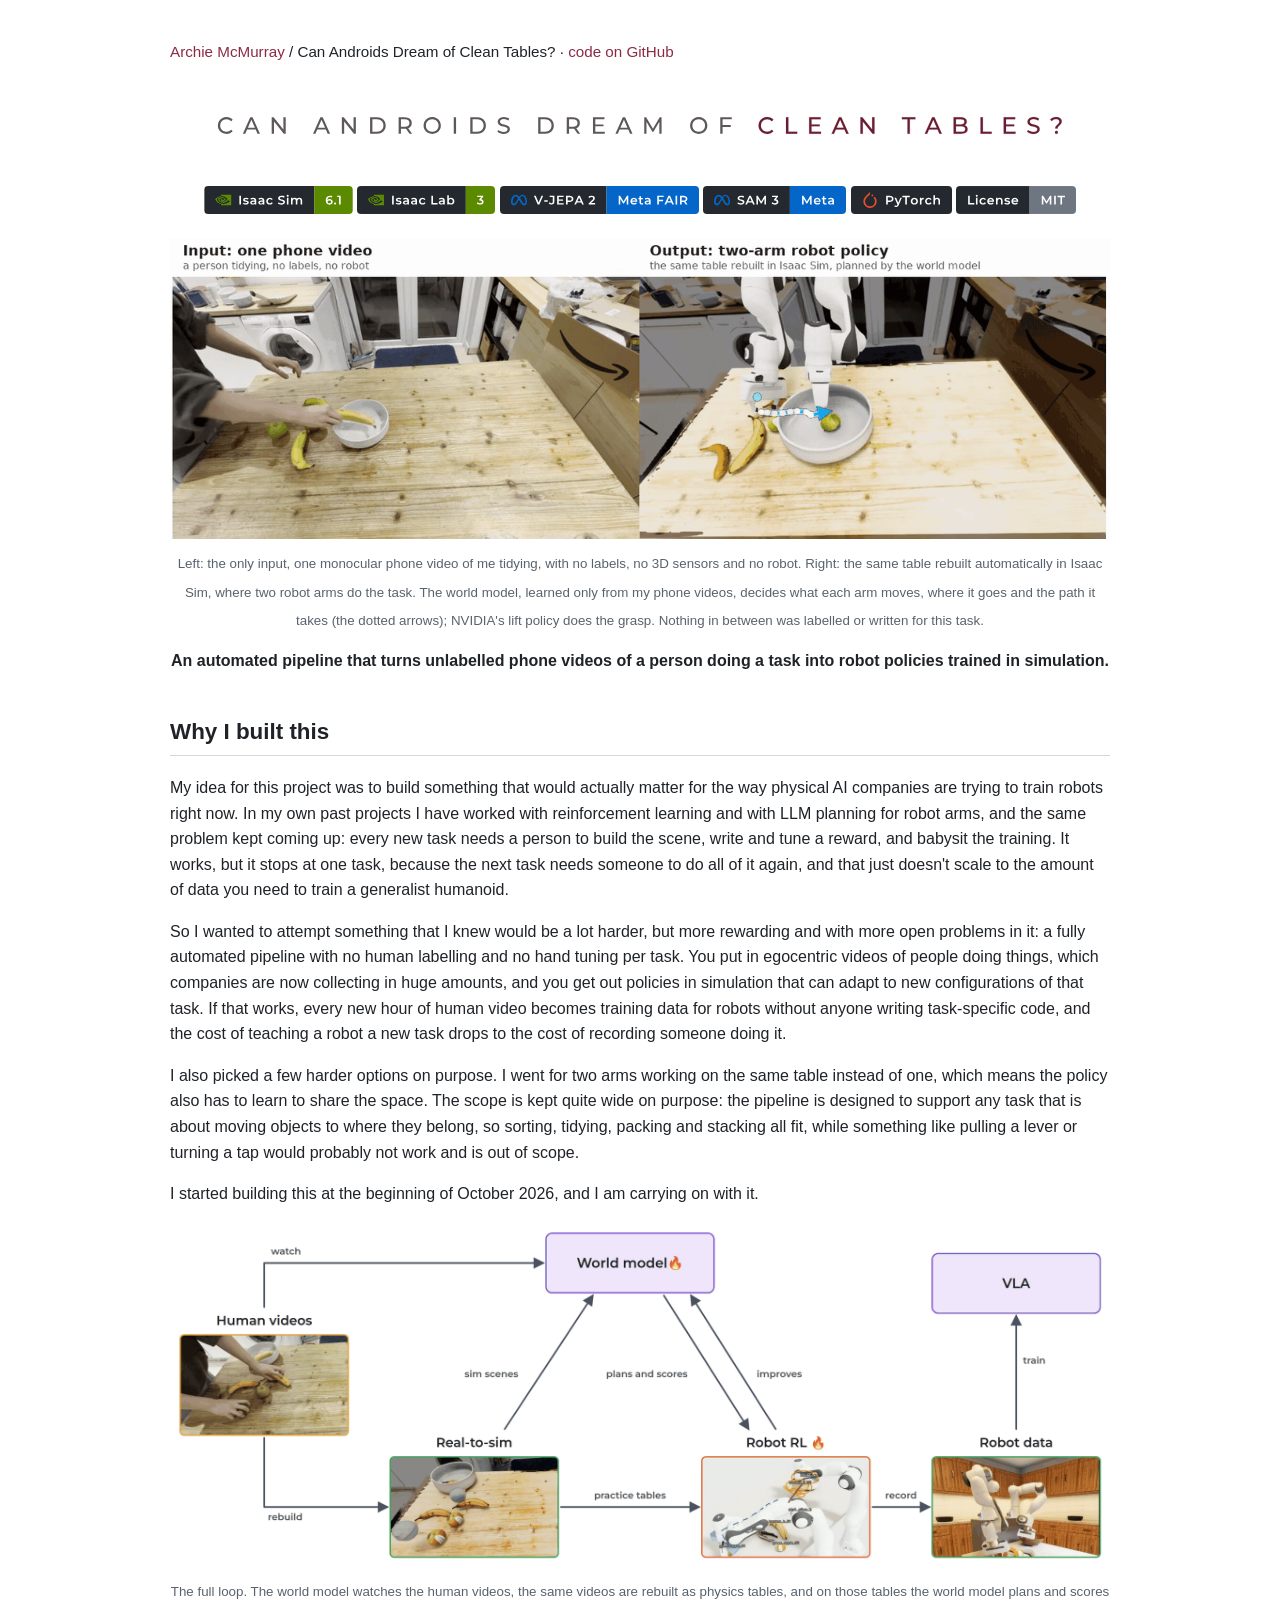
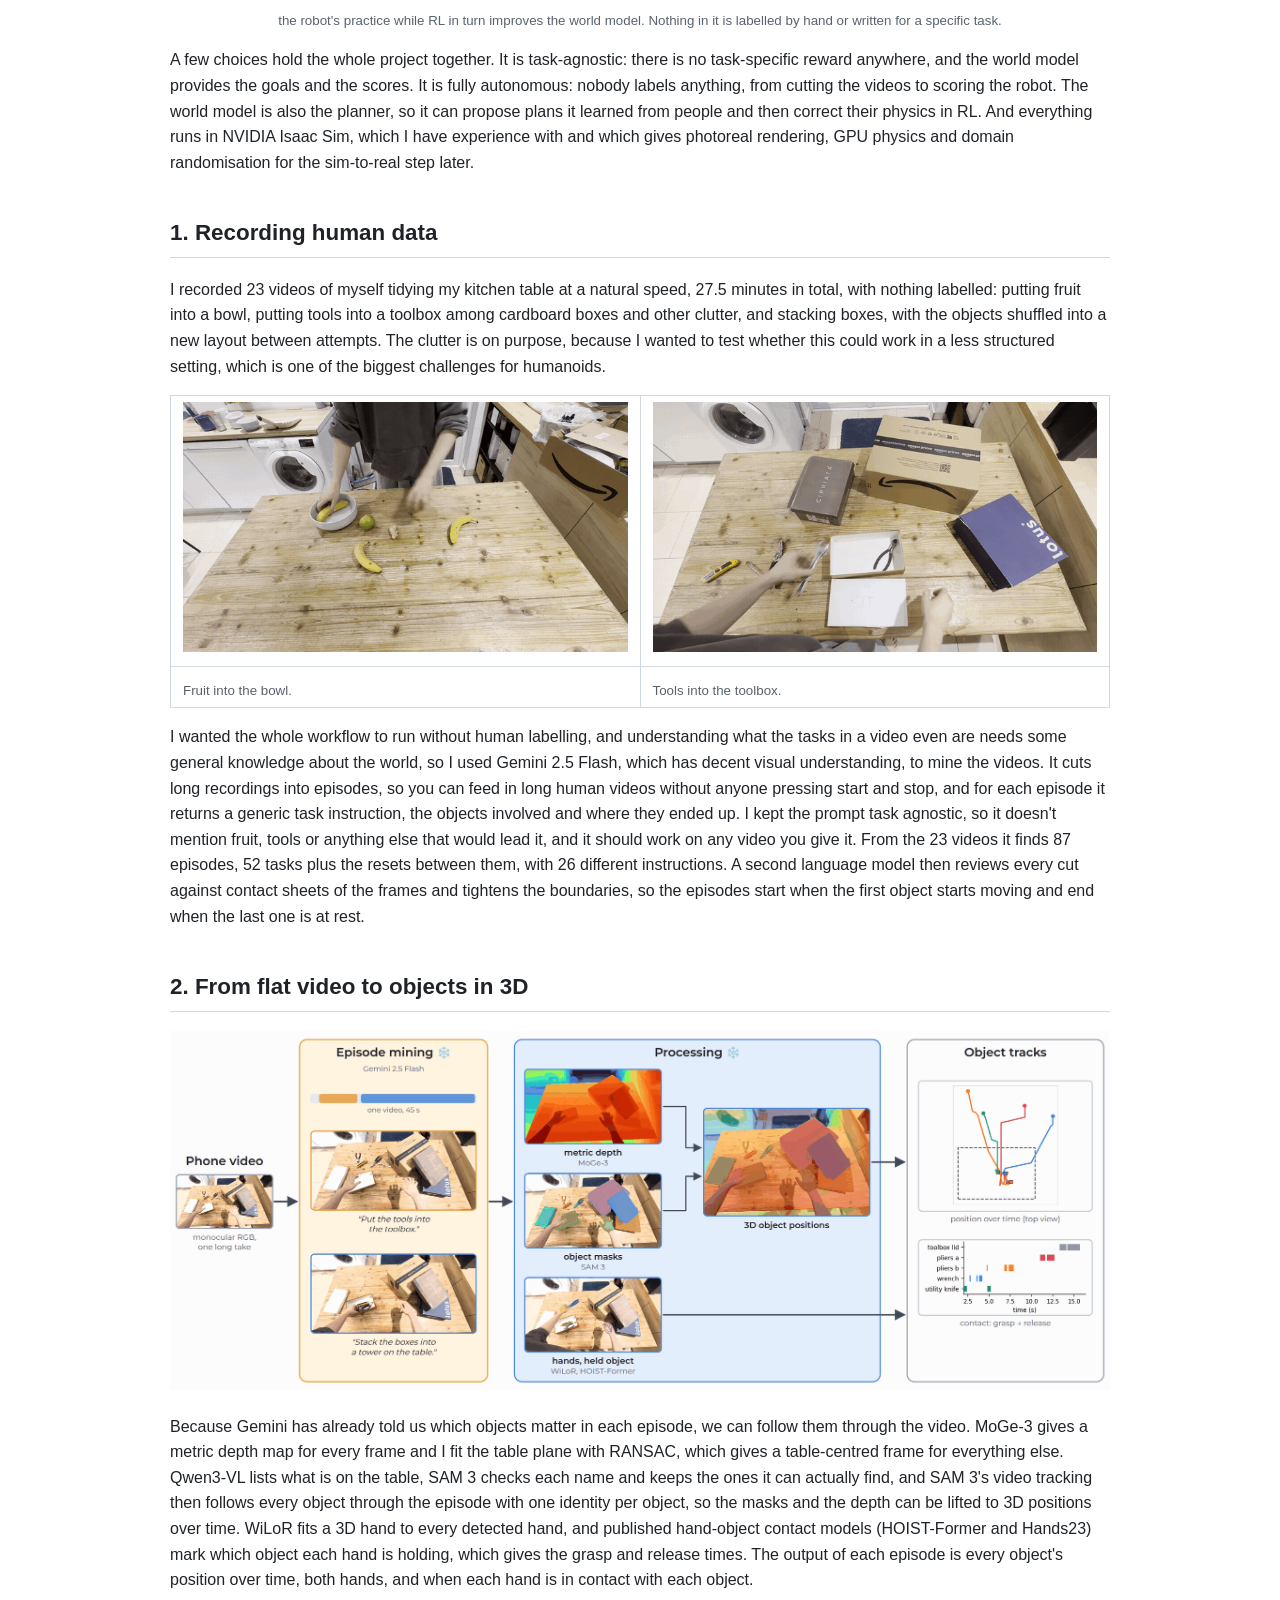
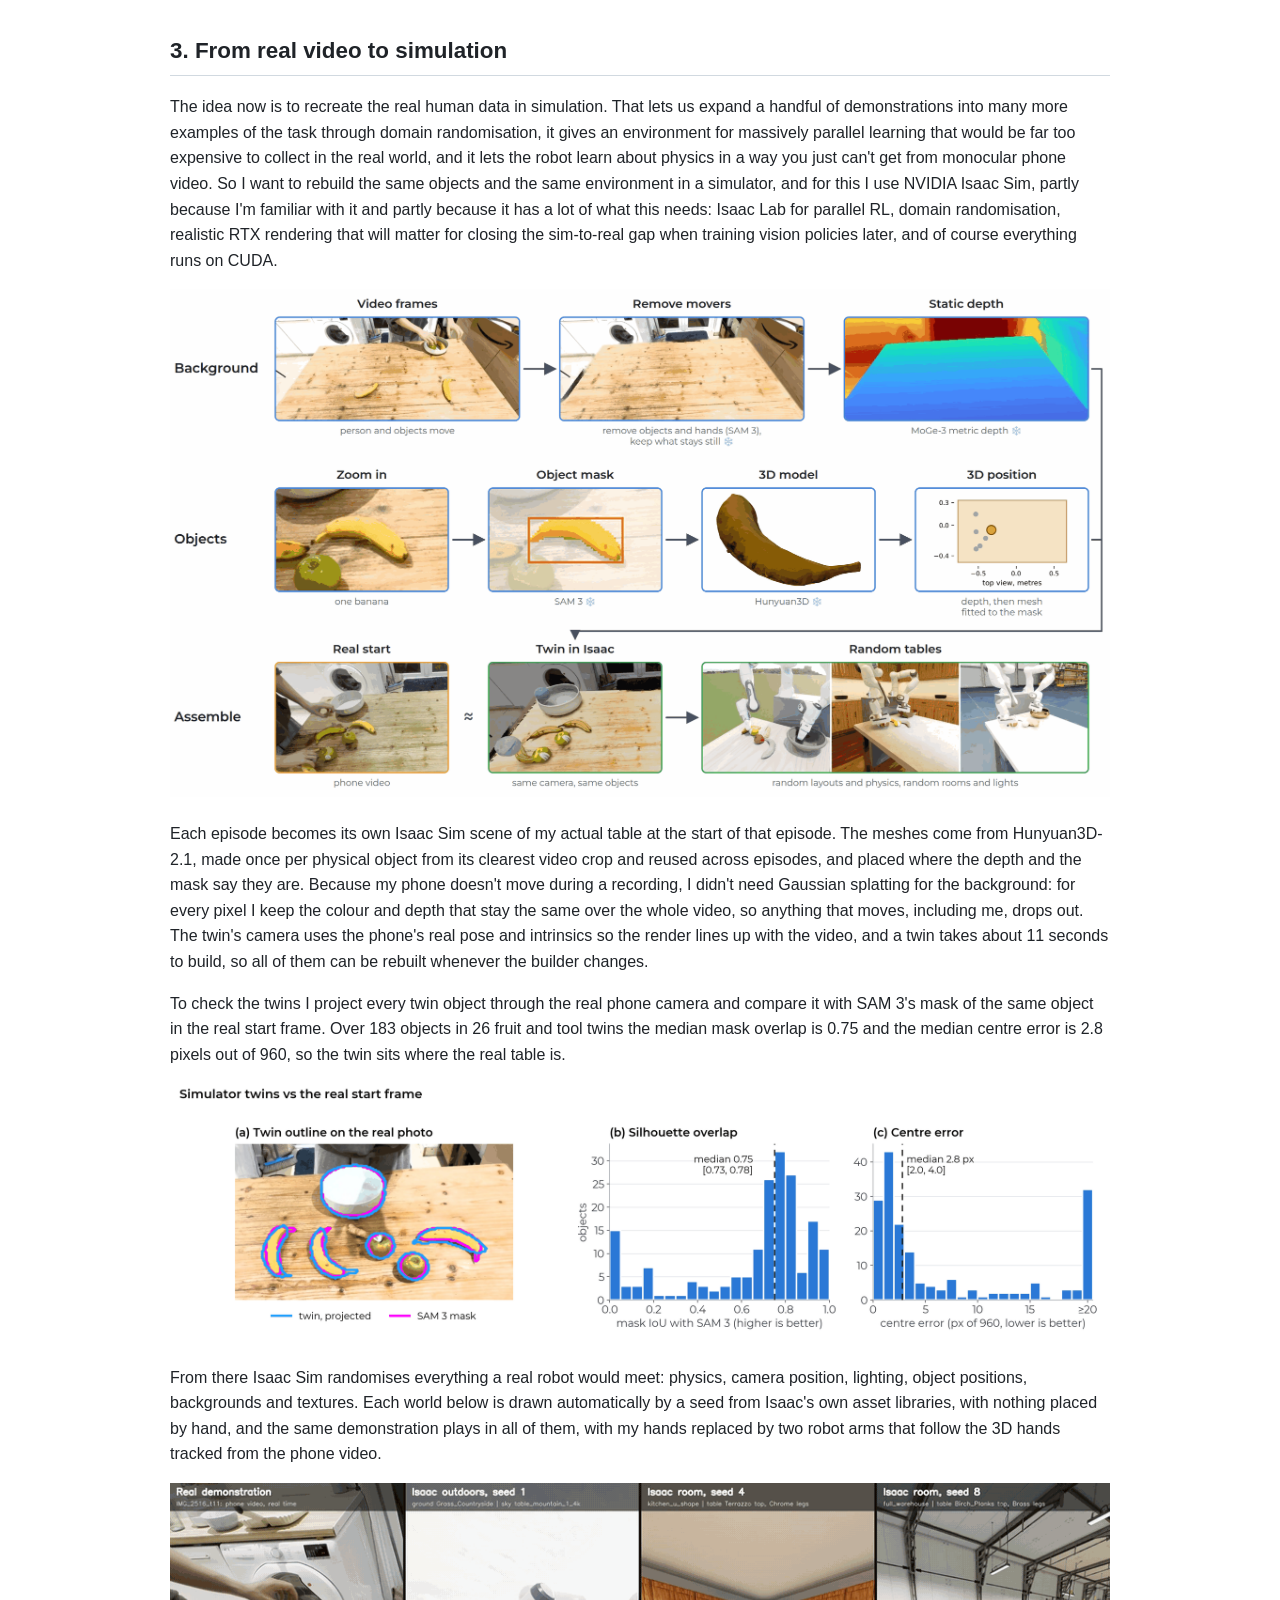
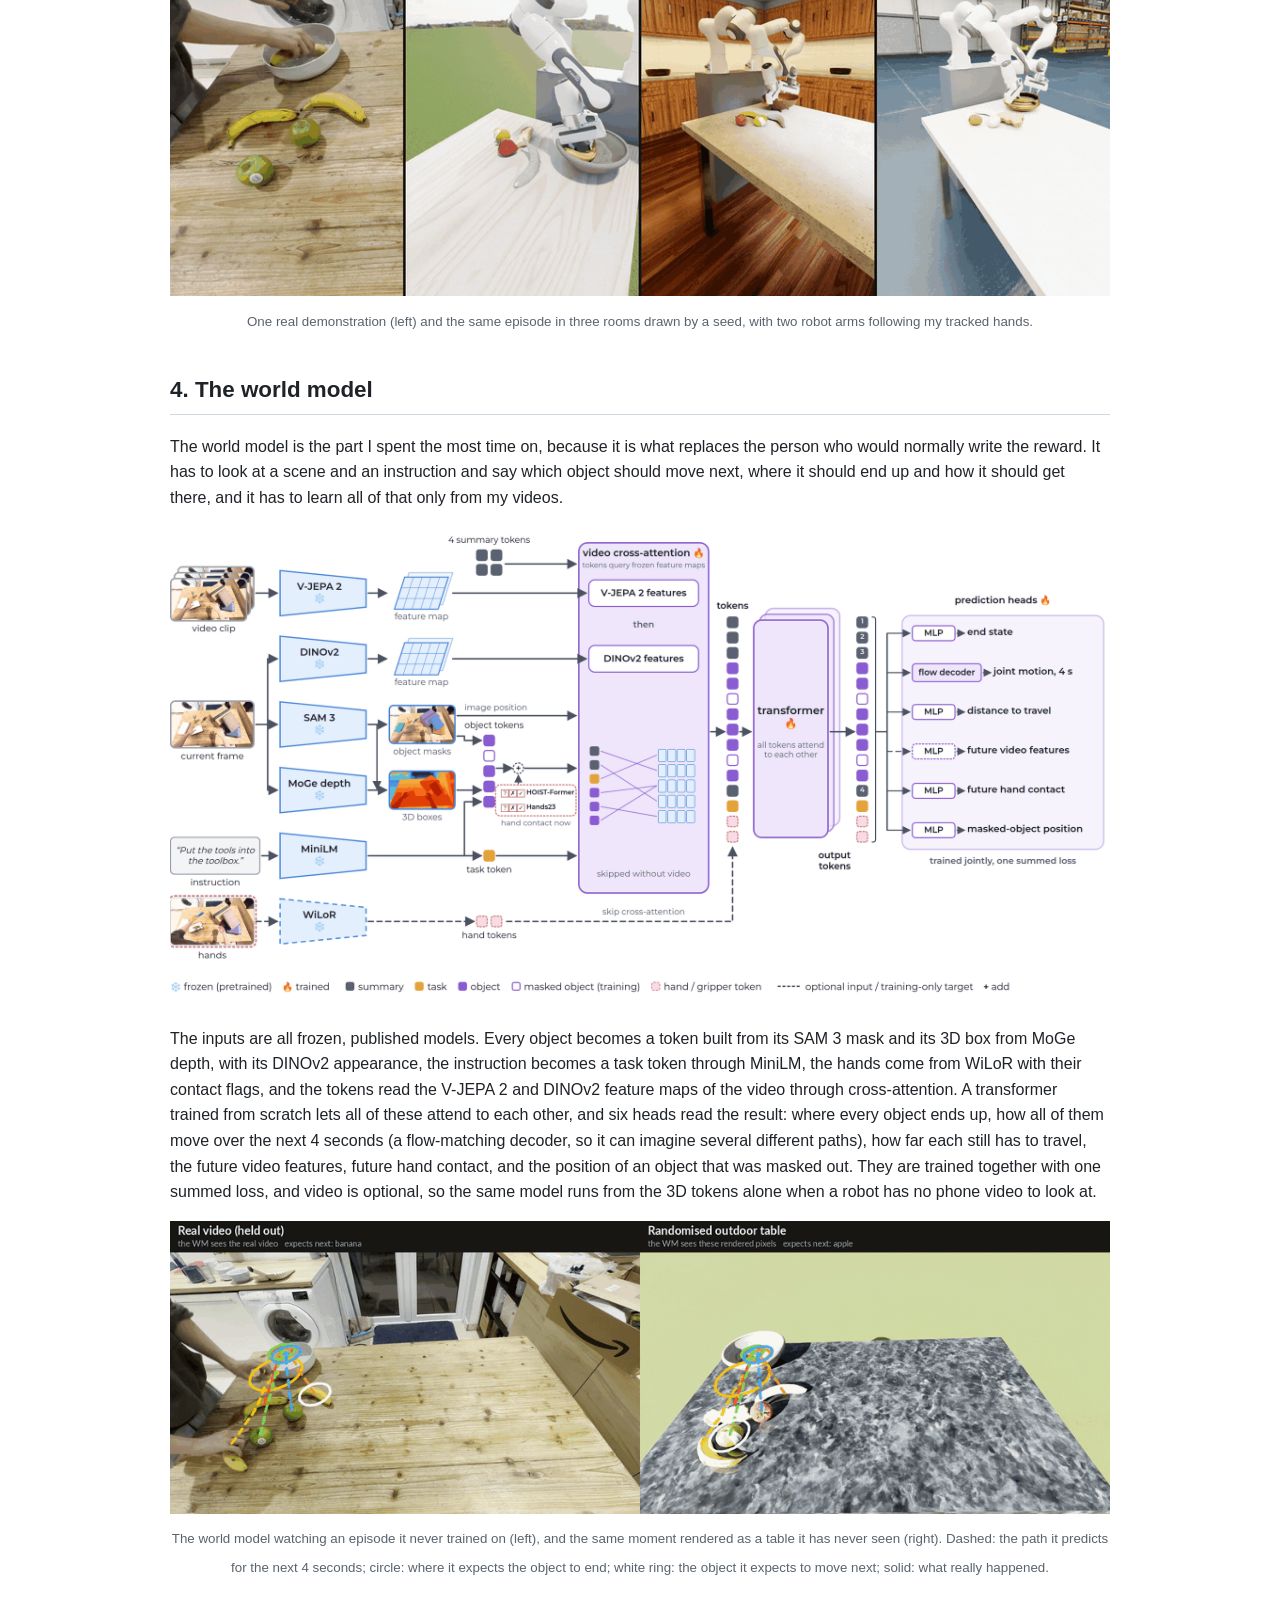
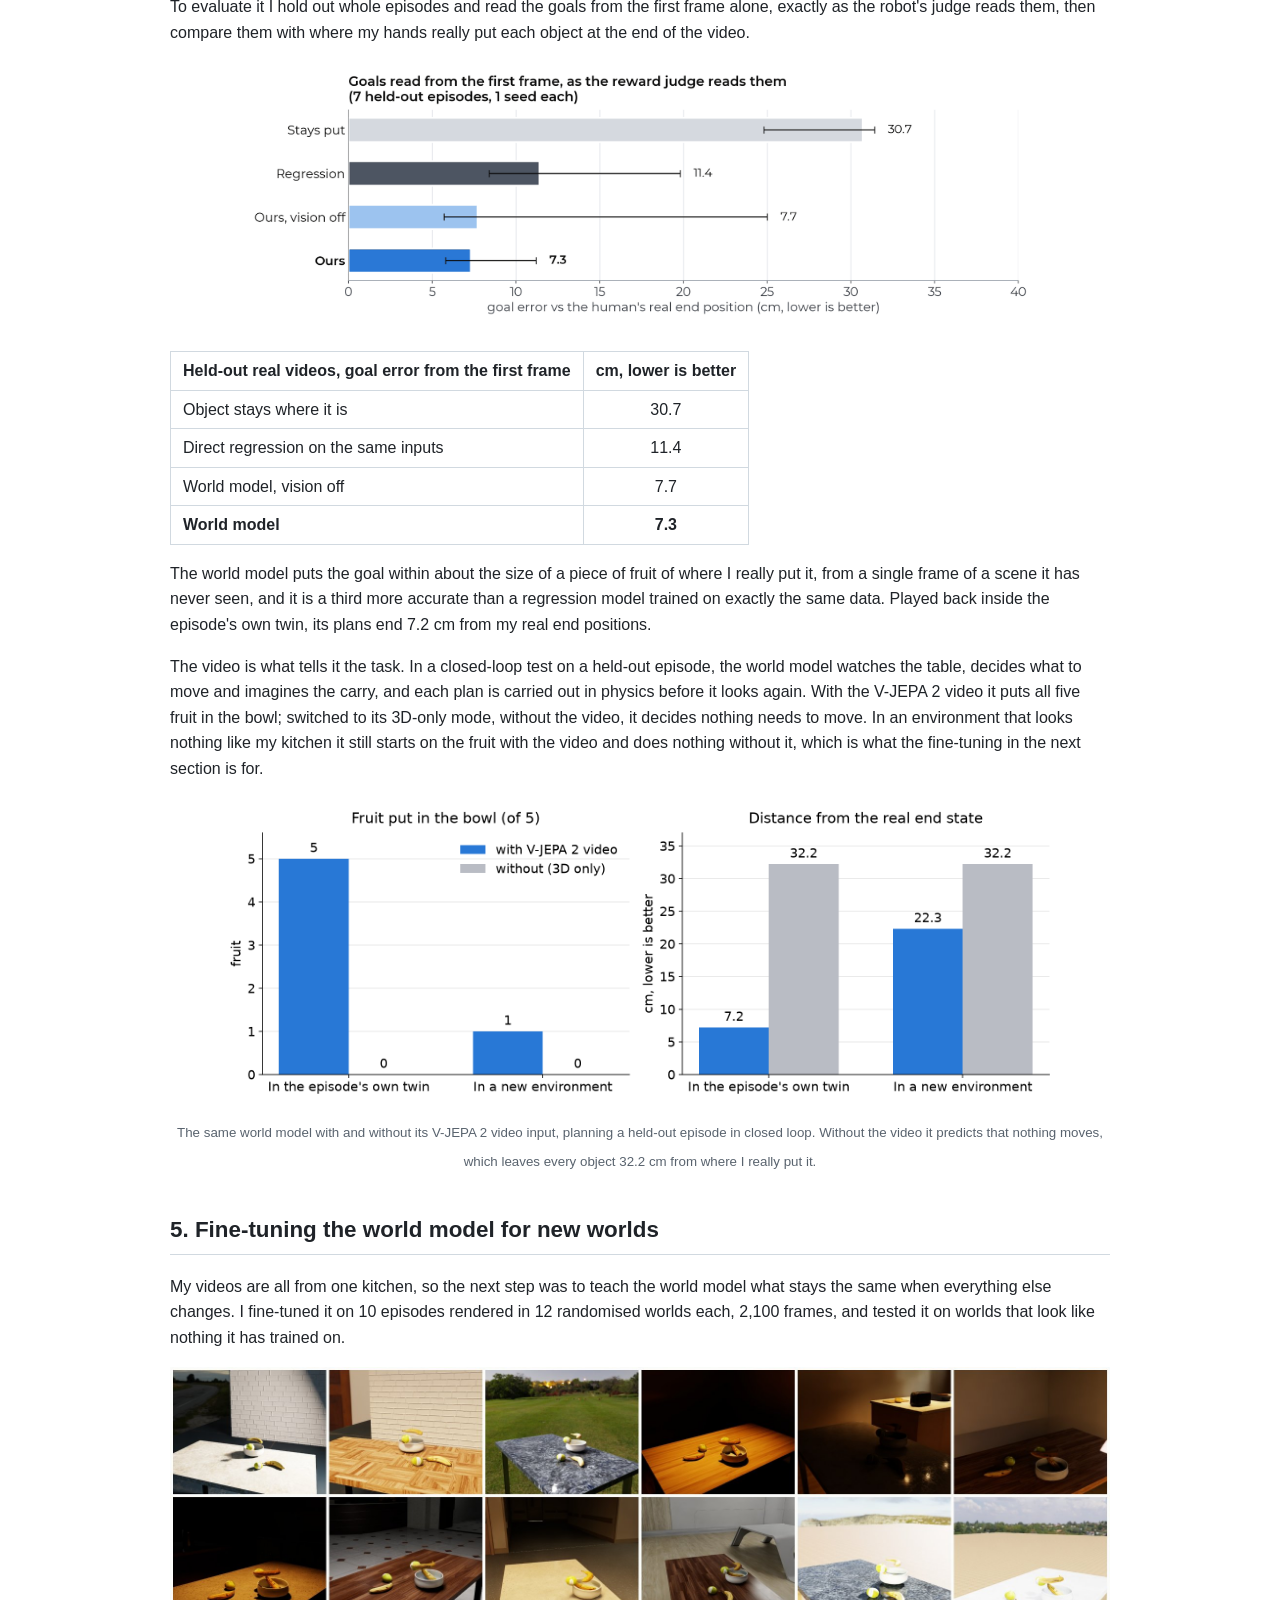
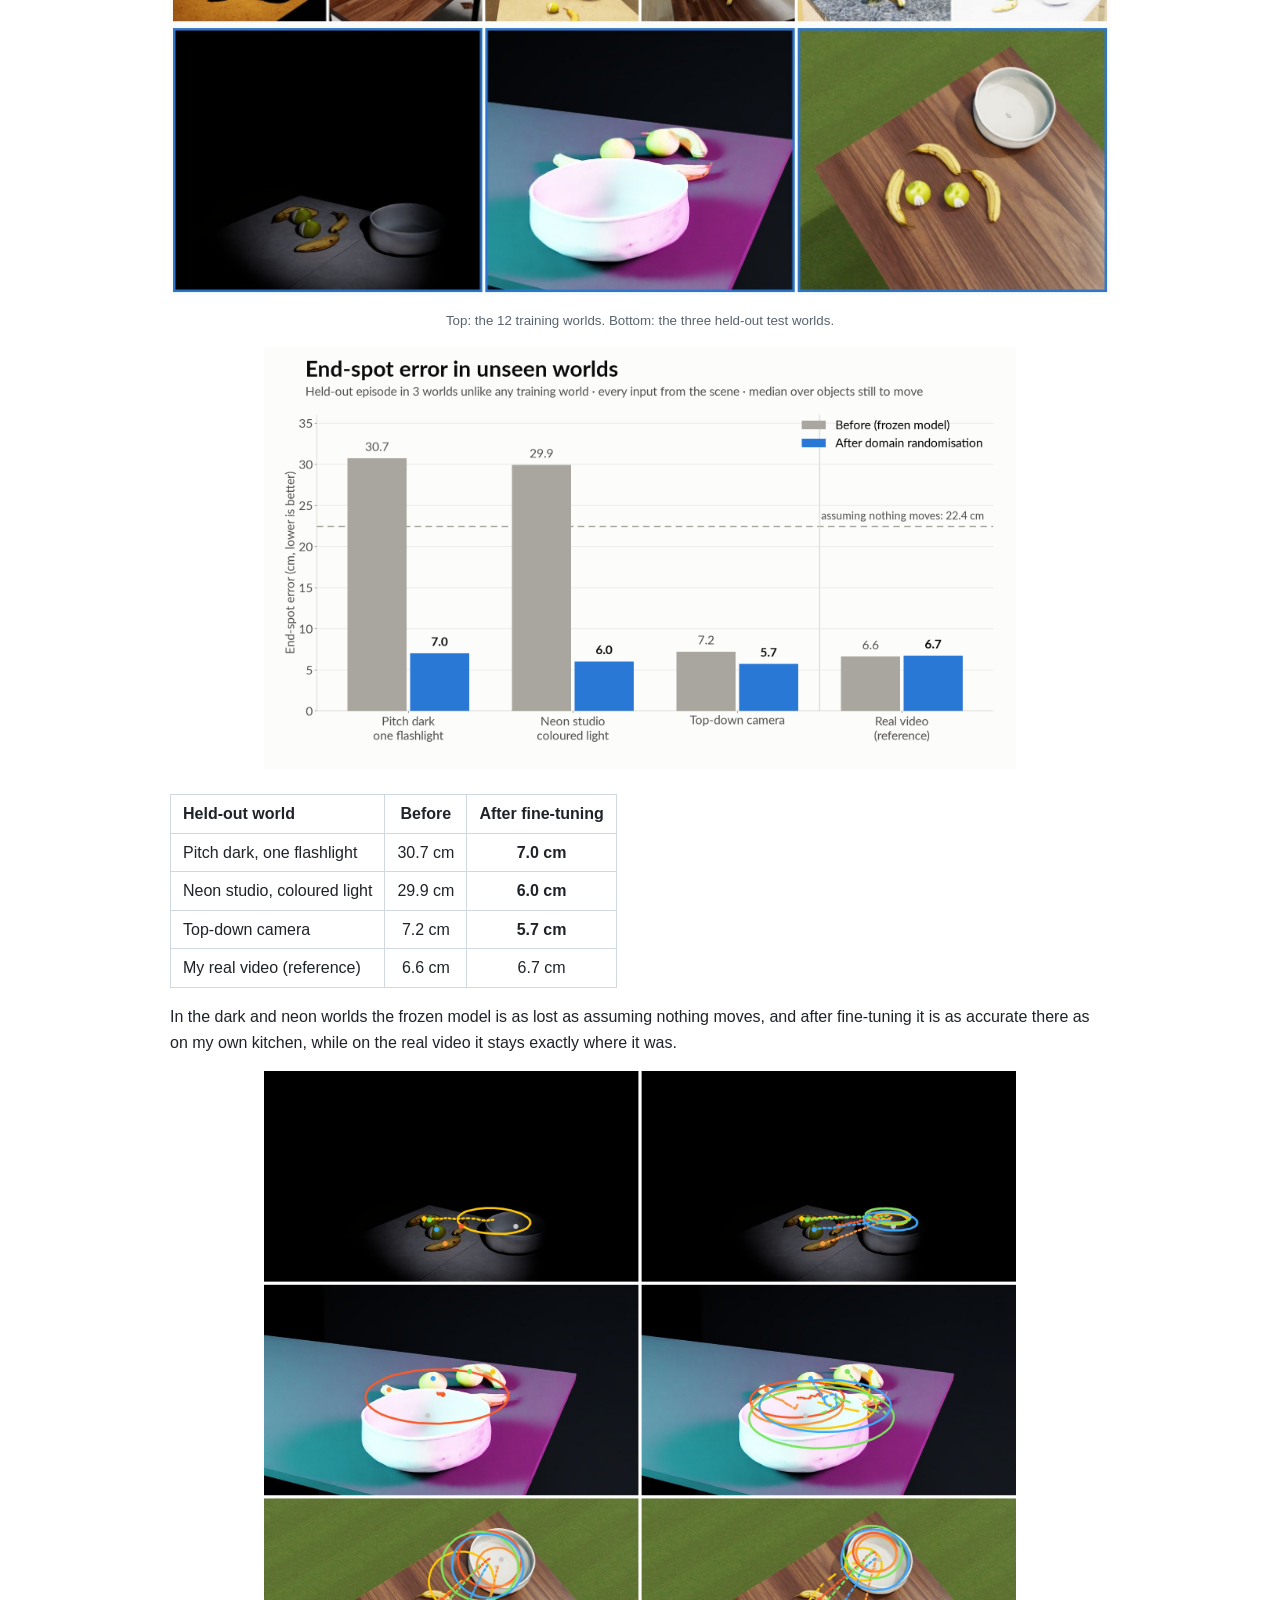
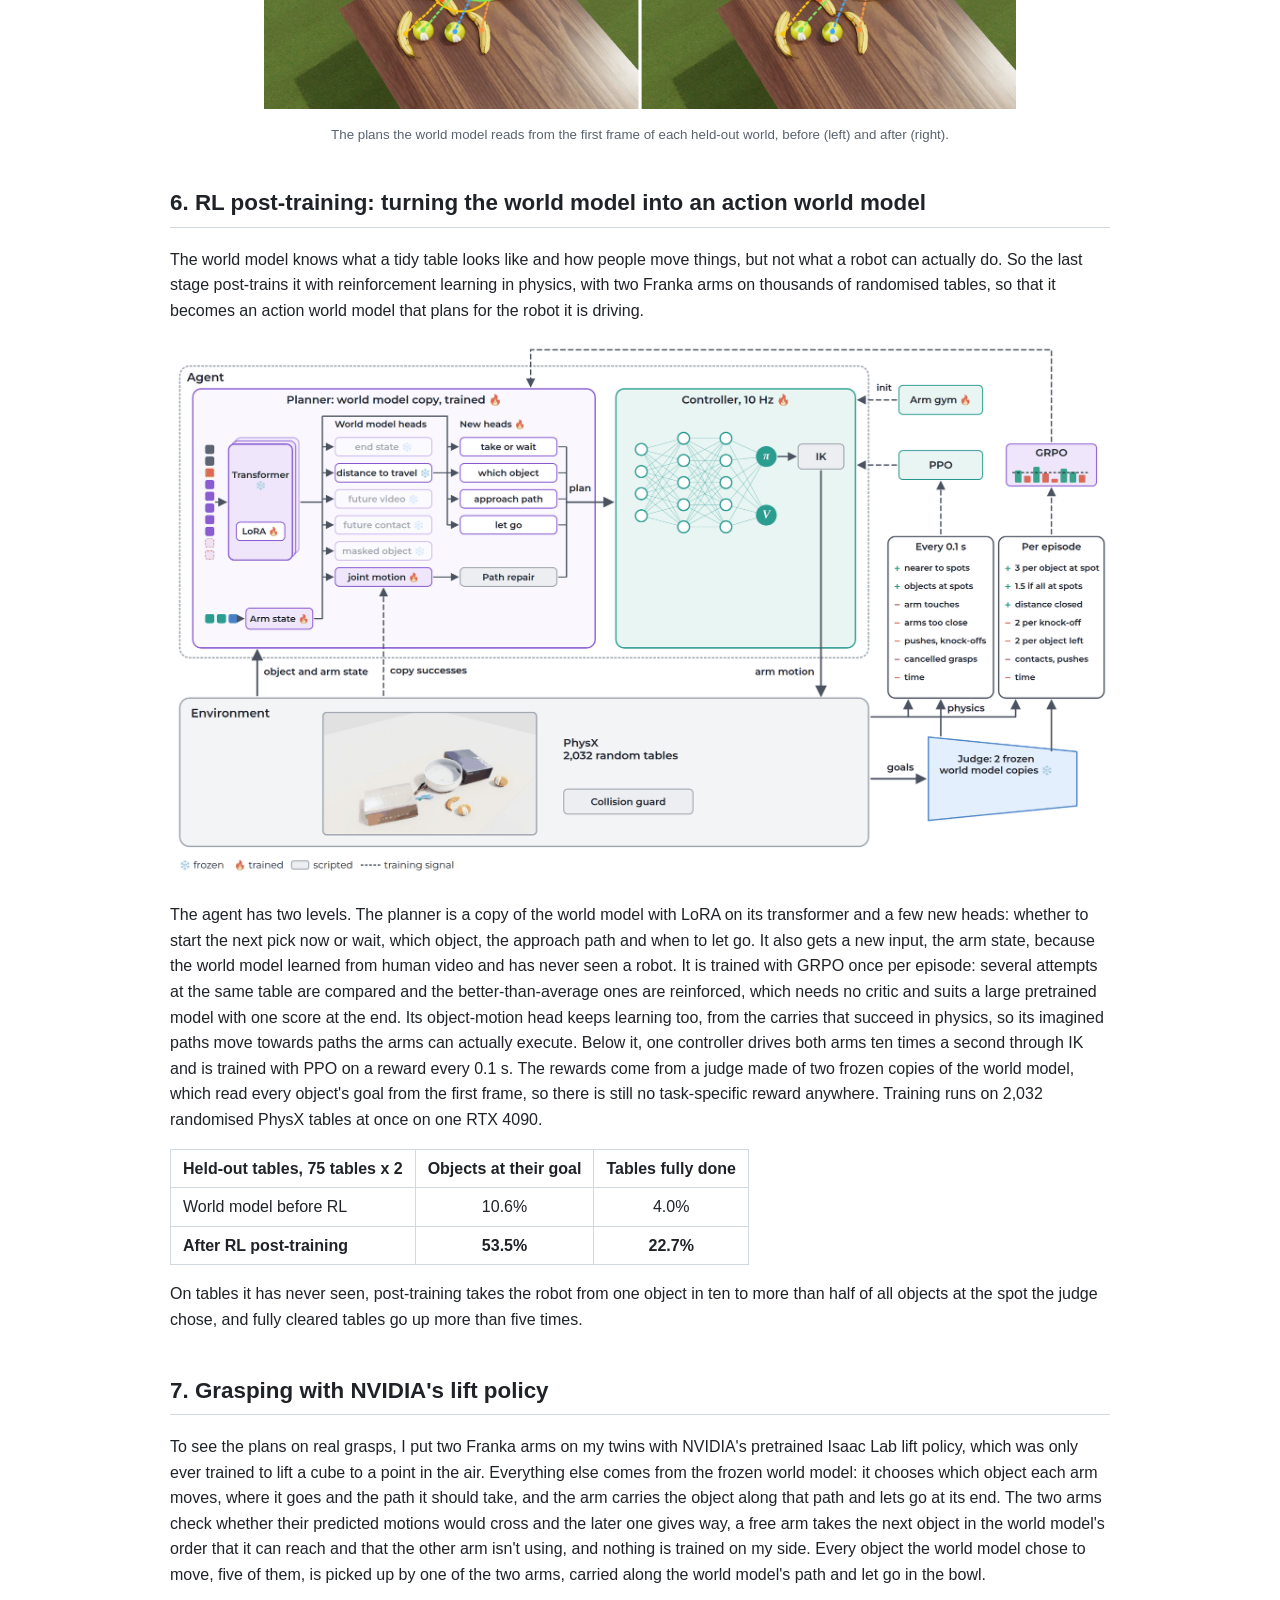
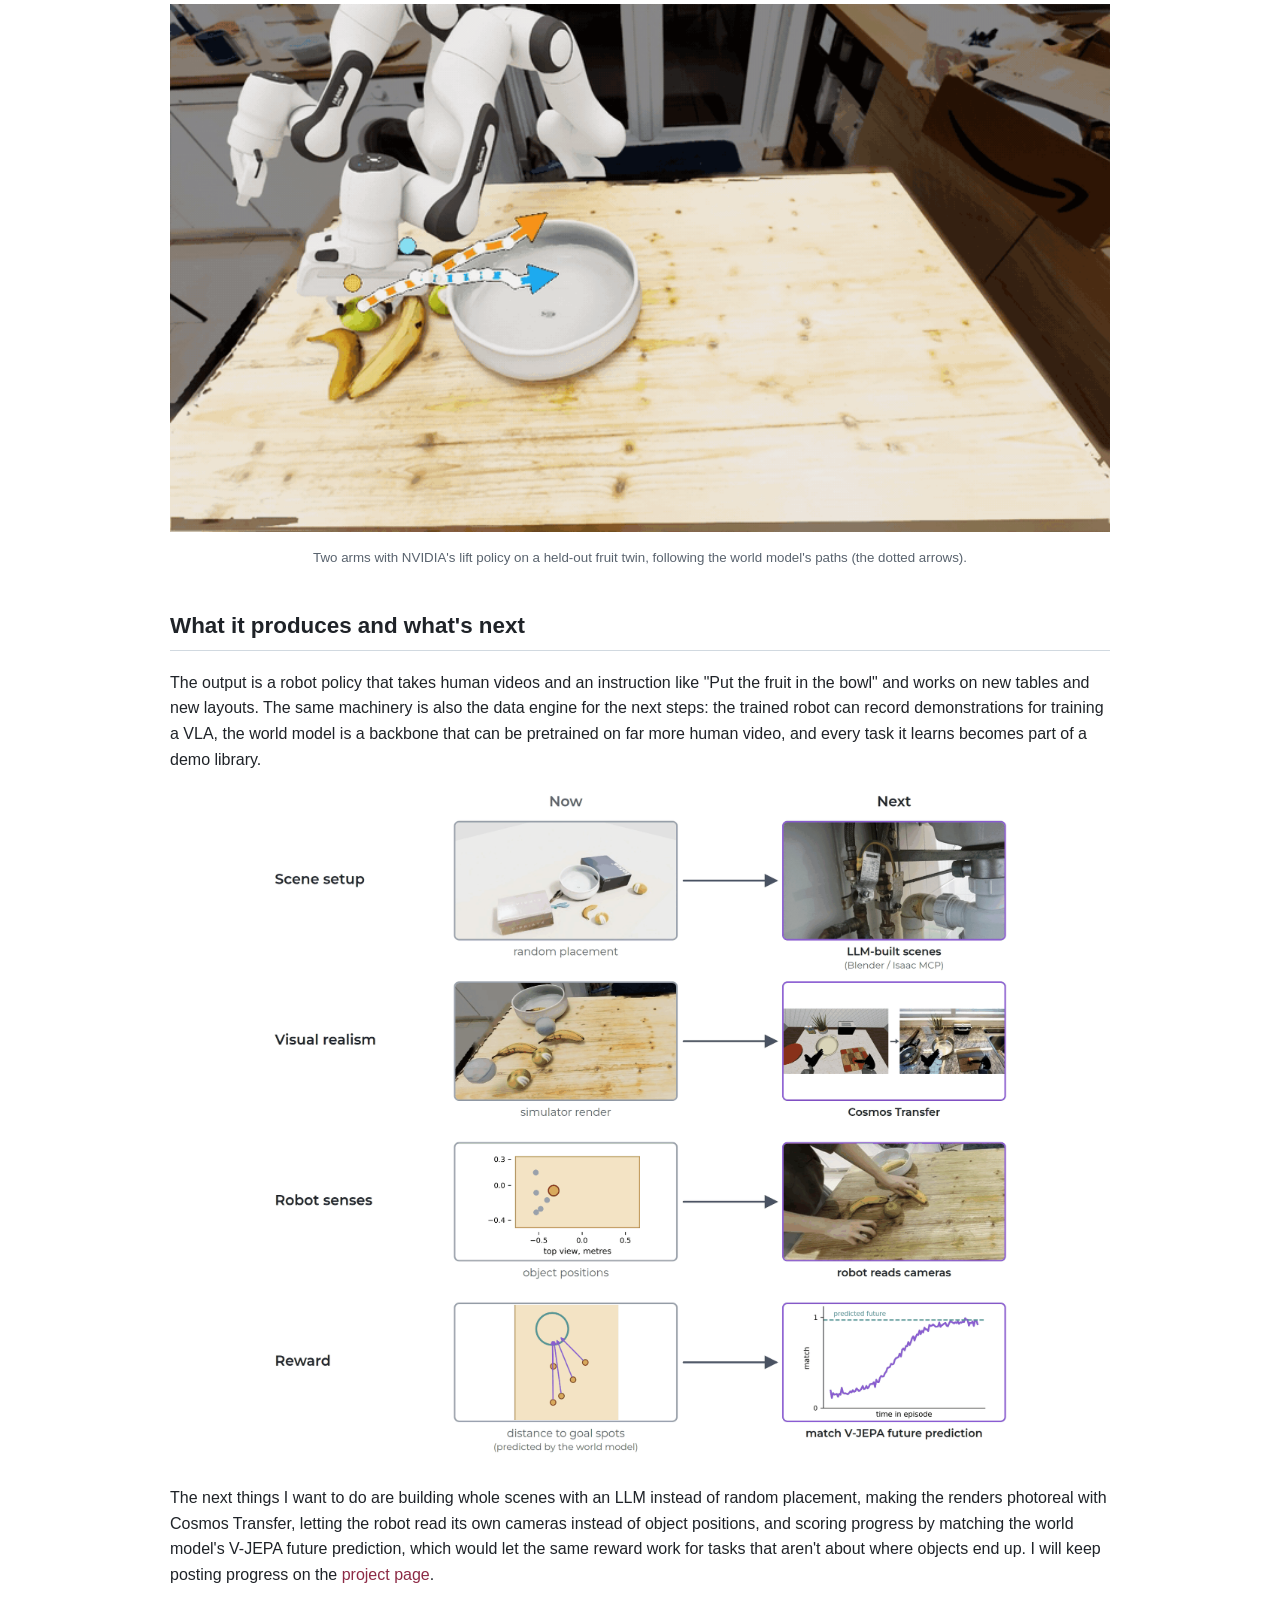
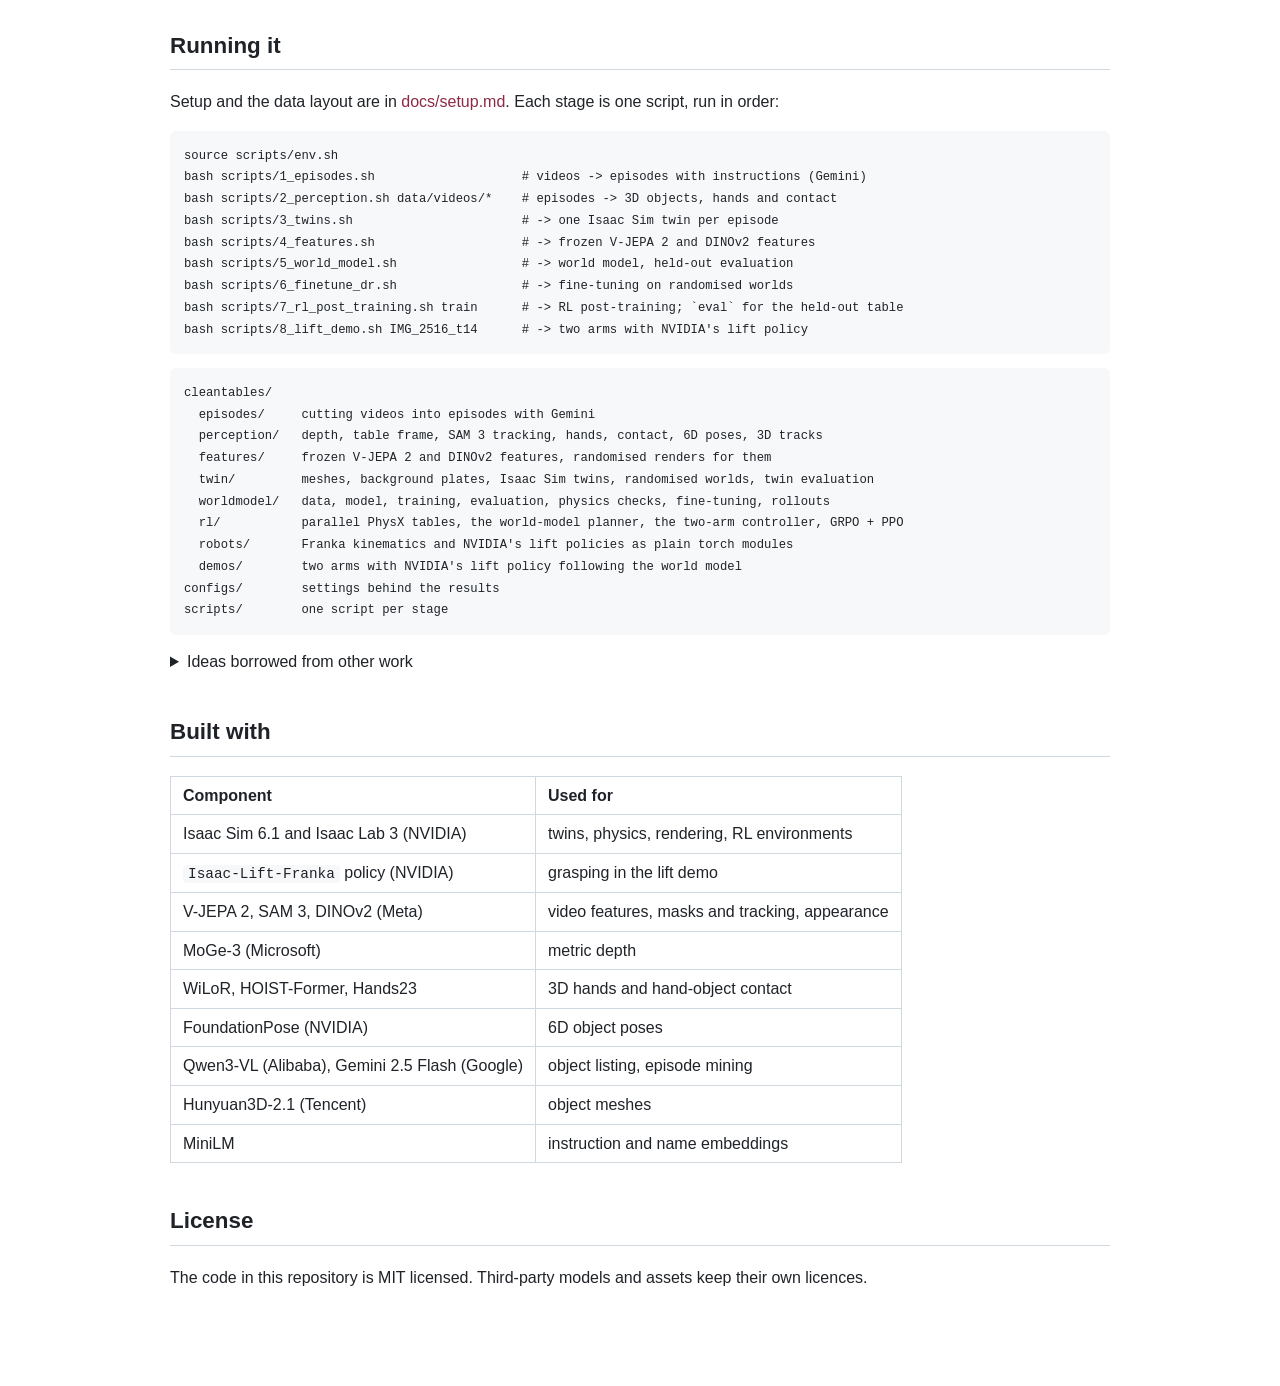
==== commit cb1fb6cc: "Add the V-JEPA closed-loop comparison to the clean tables page" ====
--- a/clean-tables/index.html
+++ b/clean-tables/index.html
@@ -117,6 +117,12 @@
 </tbody>
 </table>
 <p>The world model puts the goal within about the size of a piece of fruit of where I really put it, from a single frame of a scene it has never seen, and it is a third more accurate than a regression model trained on exactly the same data. Played back inside the episode's own twin, its plans end 7.2 cm from my real end positions.</p>
+<p>The video is what tells it the task. In a closed-loop test on a held-out episode, the world model watches the table, decides what to move and imagines the carry, and each plan is carried out in physics before it looks again. With the V-JEPA 2 video it puts all five fruit in the bowl; switched to its 3D-only mode, without the video, it decides nothing needs to move. In an environment that looks nothing like my kitchen it still starts on the fruit with the video and does nothing without it, which is what the fine-tuning in the next section is for.</p>
+<p align="center">
+  <img src="assets/figures/vjepa_closed_loop.png" alt="Closed-loop test on one held-out episode. Fruit put in the bowl: 5 of 5 with V-JEPA 2 video and 0 without in the episode's own twin; 1 and 0 in a new environment. Distance from the real end state: 7.2 cm with video and 32.2 cm without in the twin; 22.3 cm and 32.2 cm in a new environment." width="90%">
+  <br><sub>The same world model with and without its V-JEPA 2 video input, planning a held-out episode in closed loop. Without the video it predicts that nothing moves, which leaves every object 32.2 cm from where I really put it.</sub>
+</p>
+
 <h2>5. Fine-tuning the world model for new worlds</h2>
 <p>My videos are all from one kitchen, so the next step was to teach the world model what stays the same when everything else changes. I fine-tuned it on 10 episodes rendered in 12 randomised worlds each, 2,100 frames, and tested it on worlds that look like nothing it has trained on.</p>
 <p align="center">
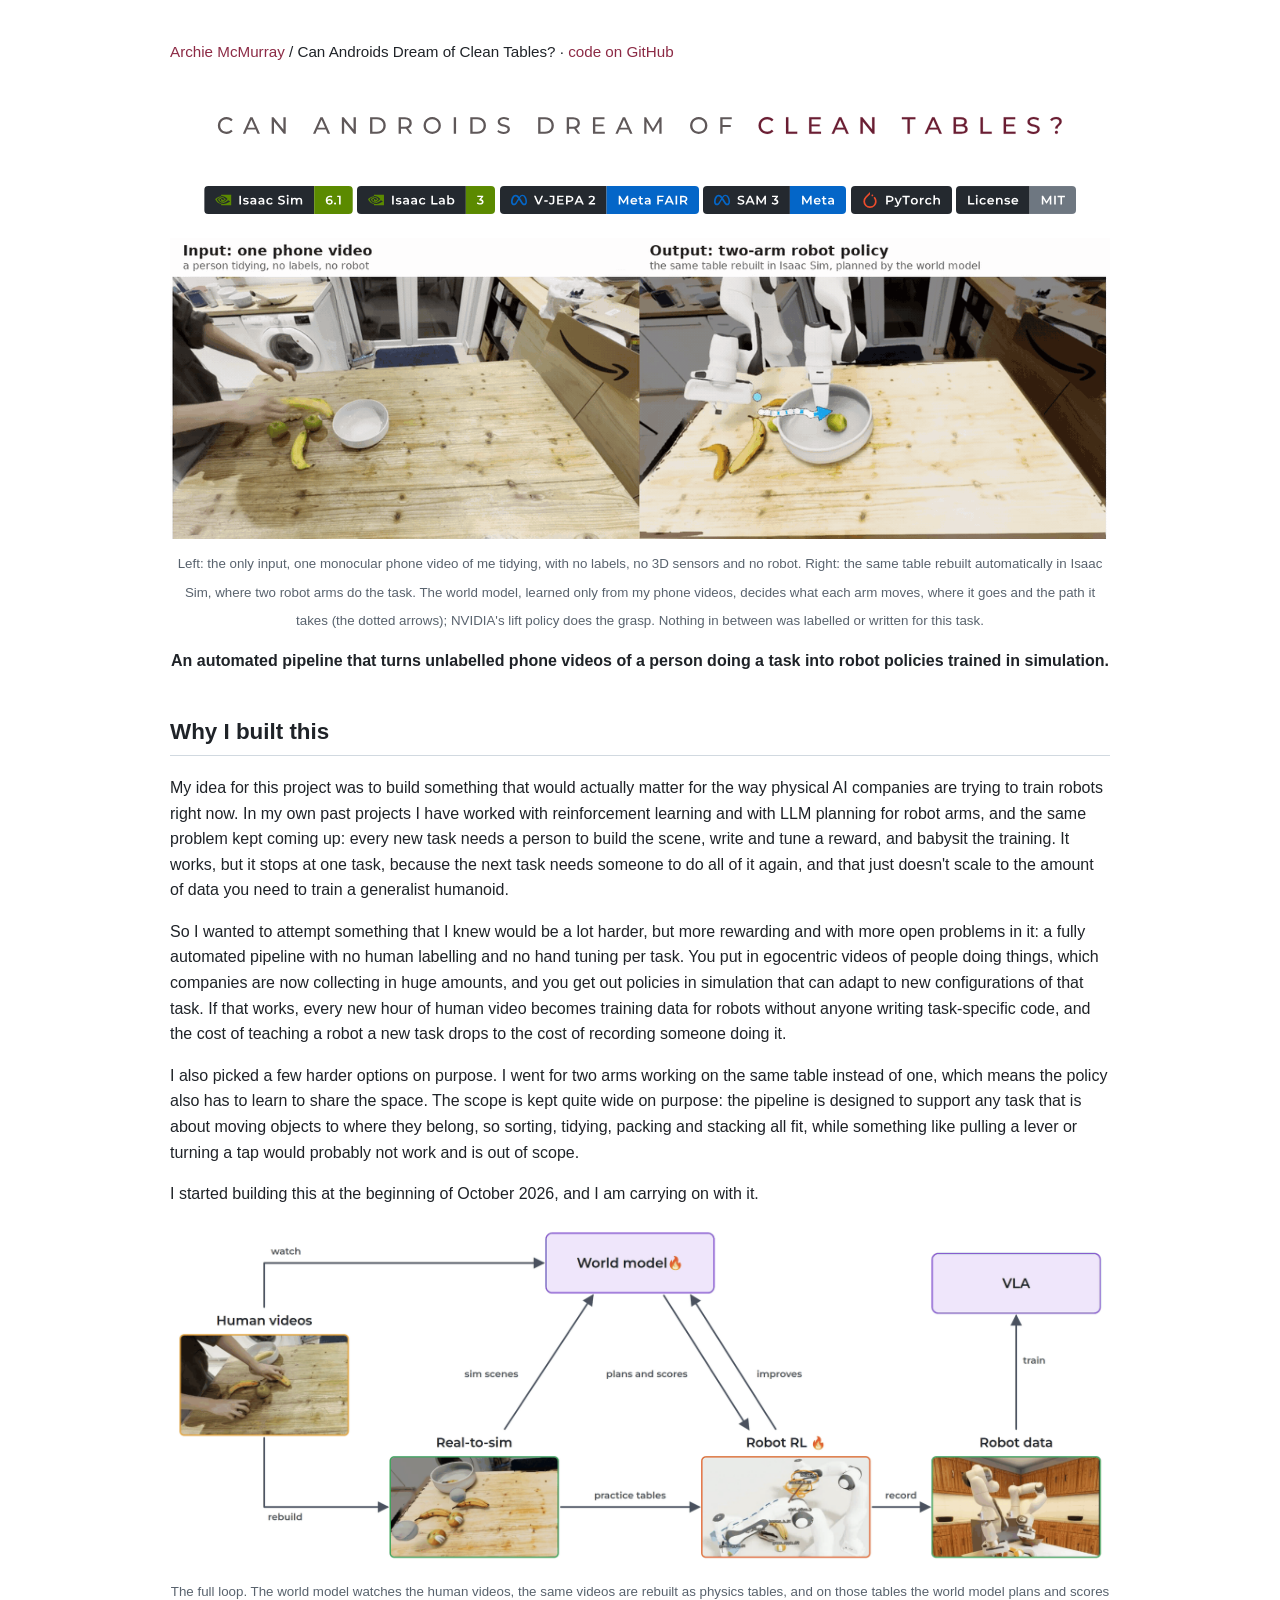
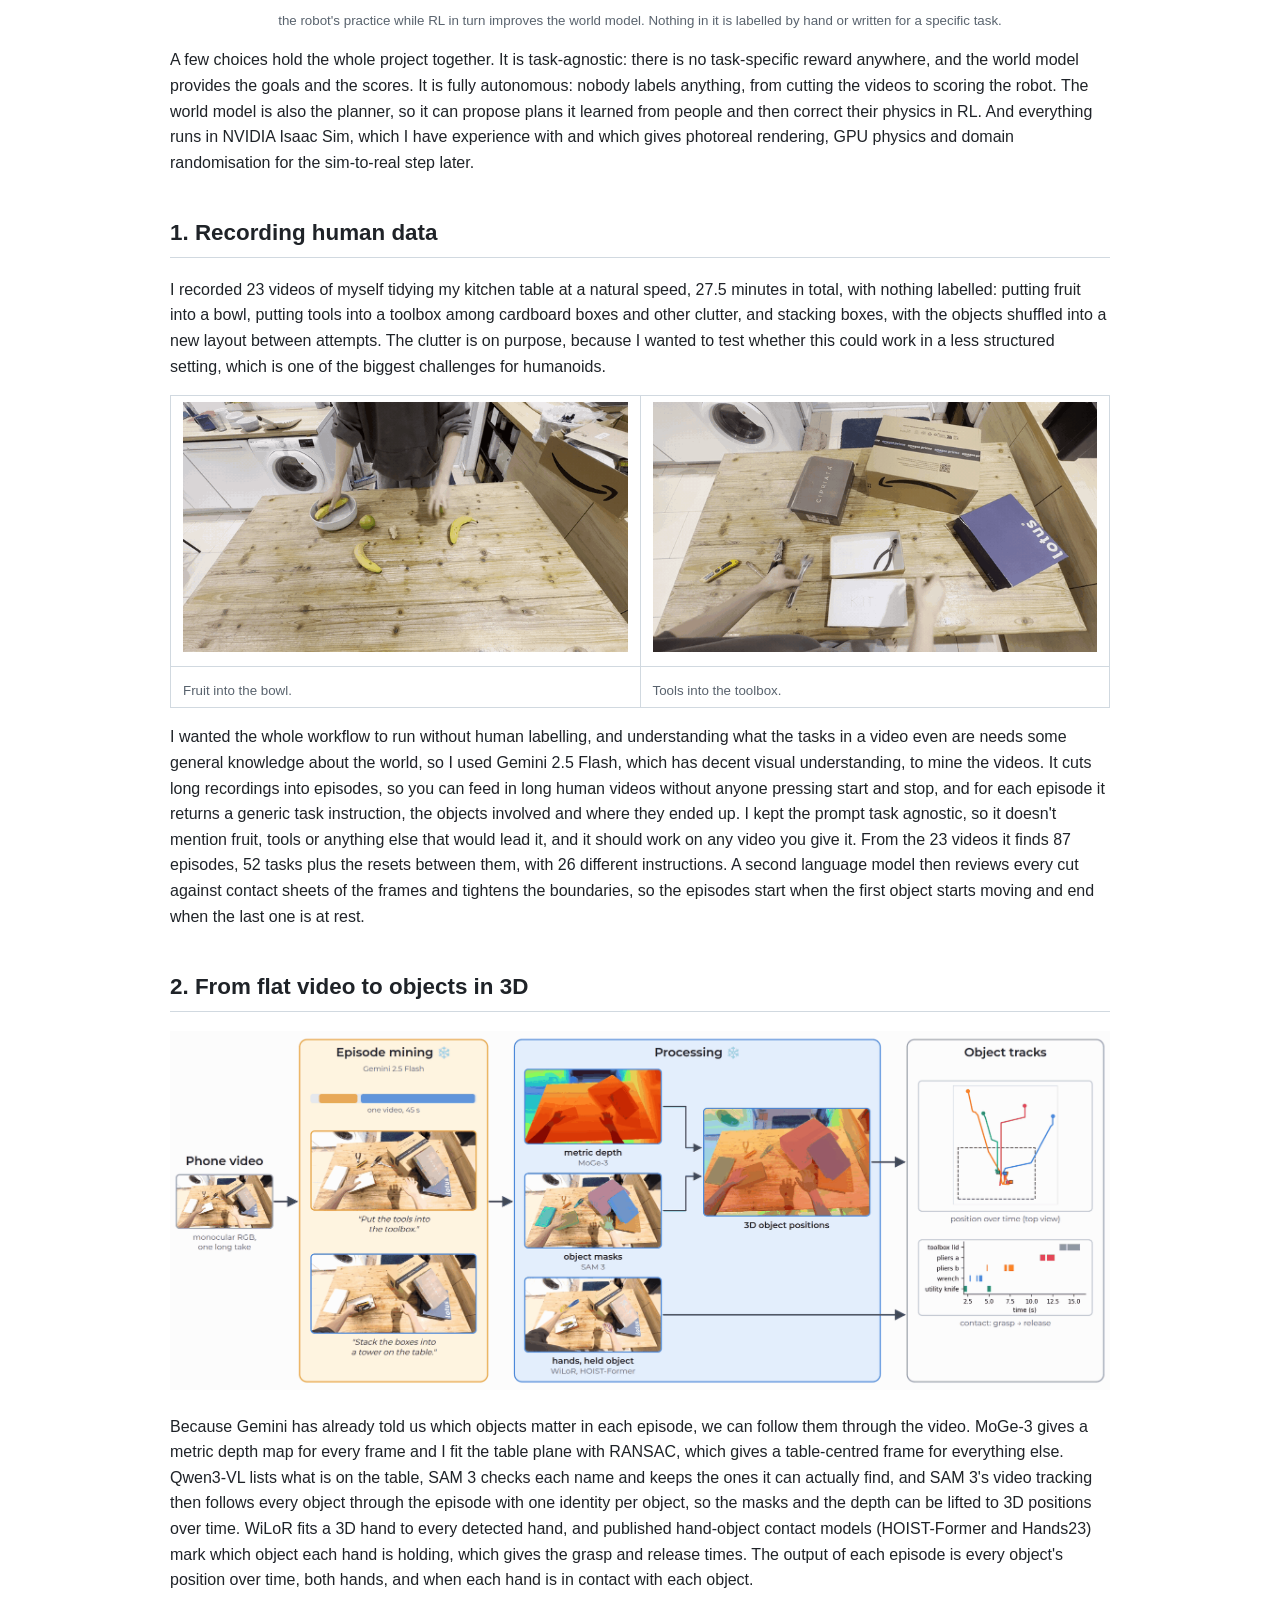
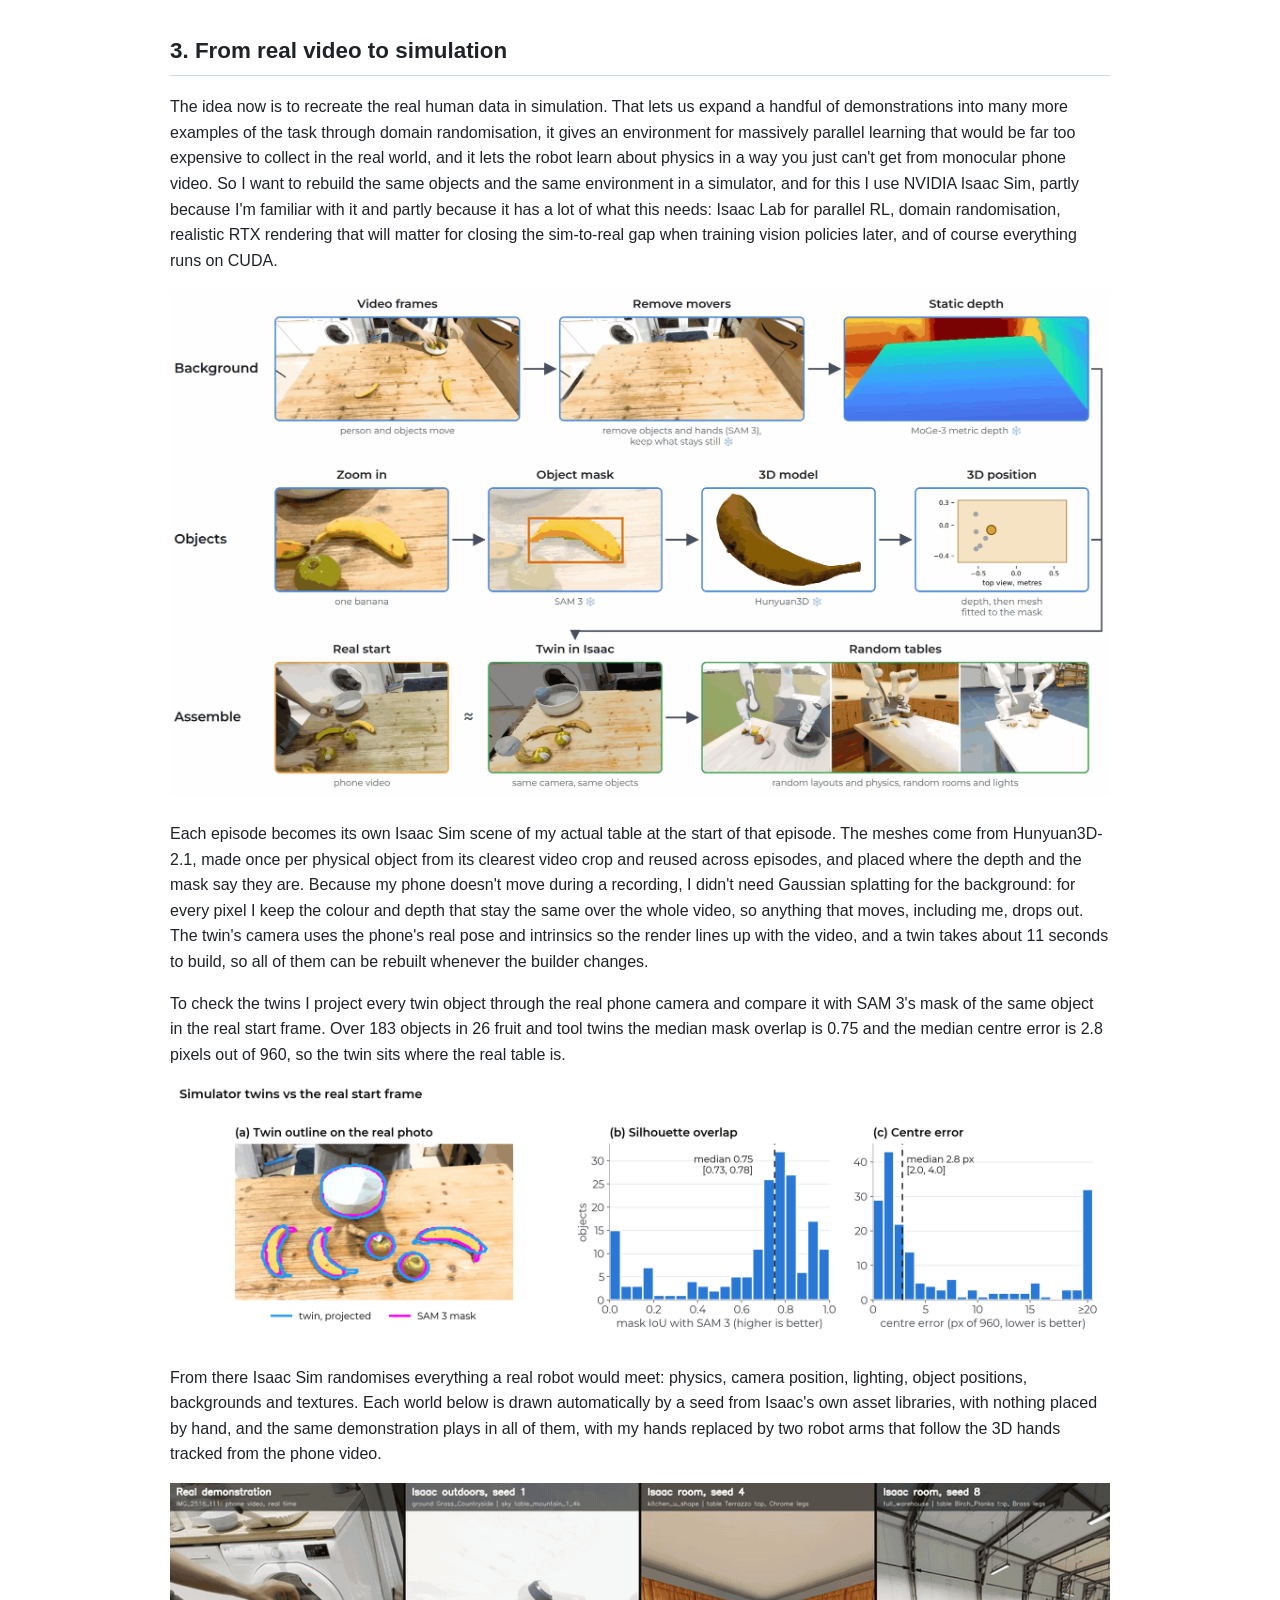
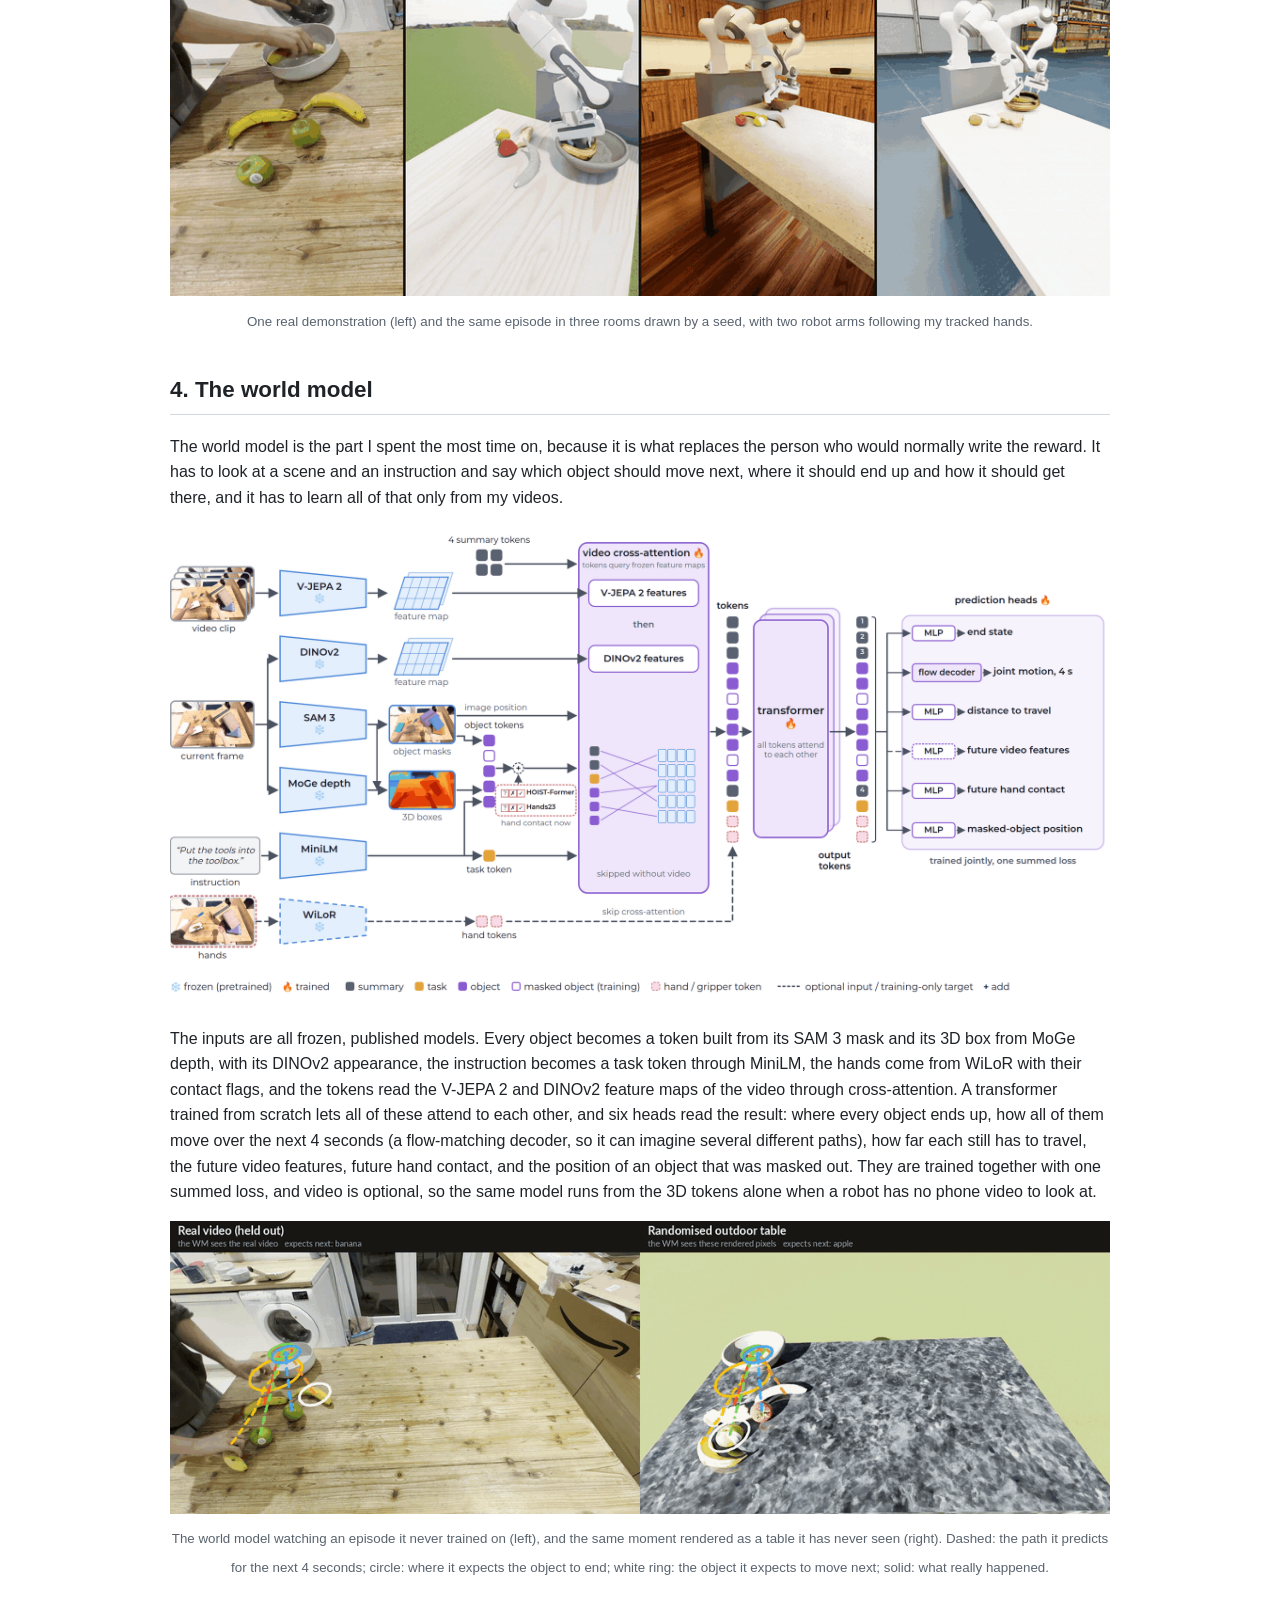
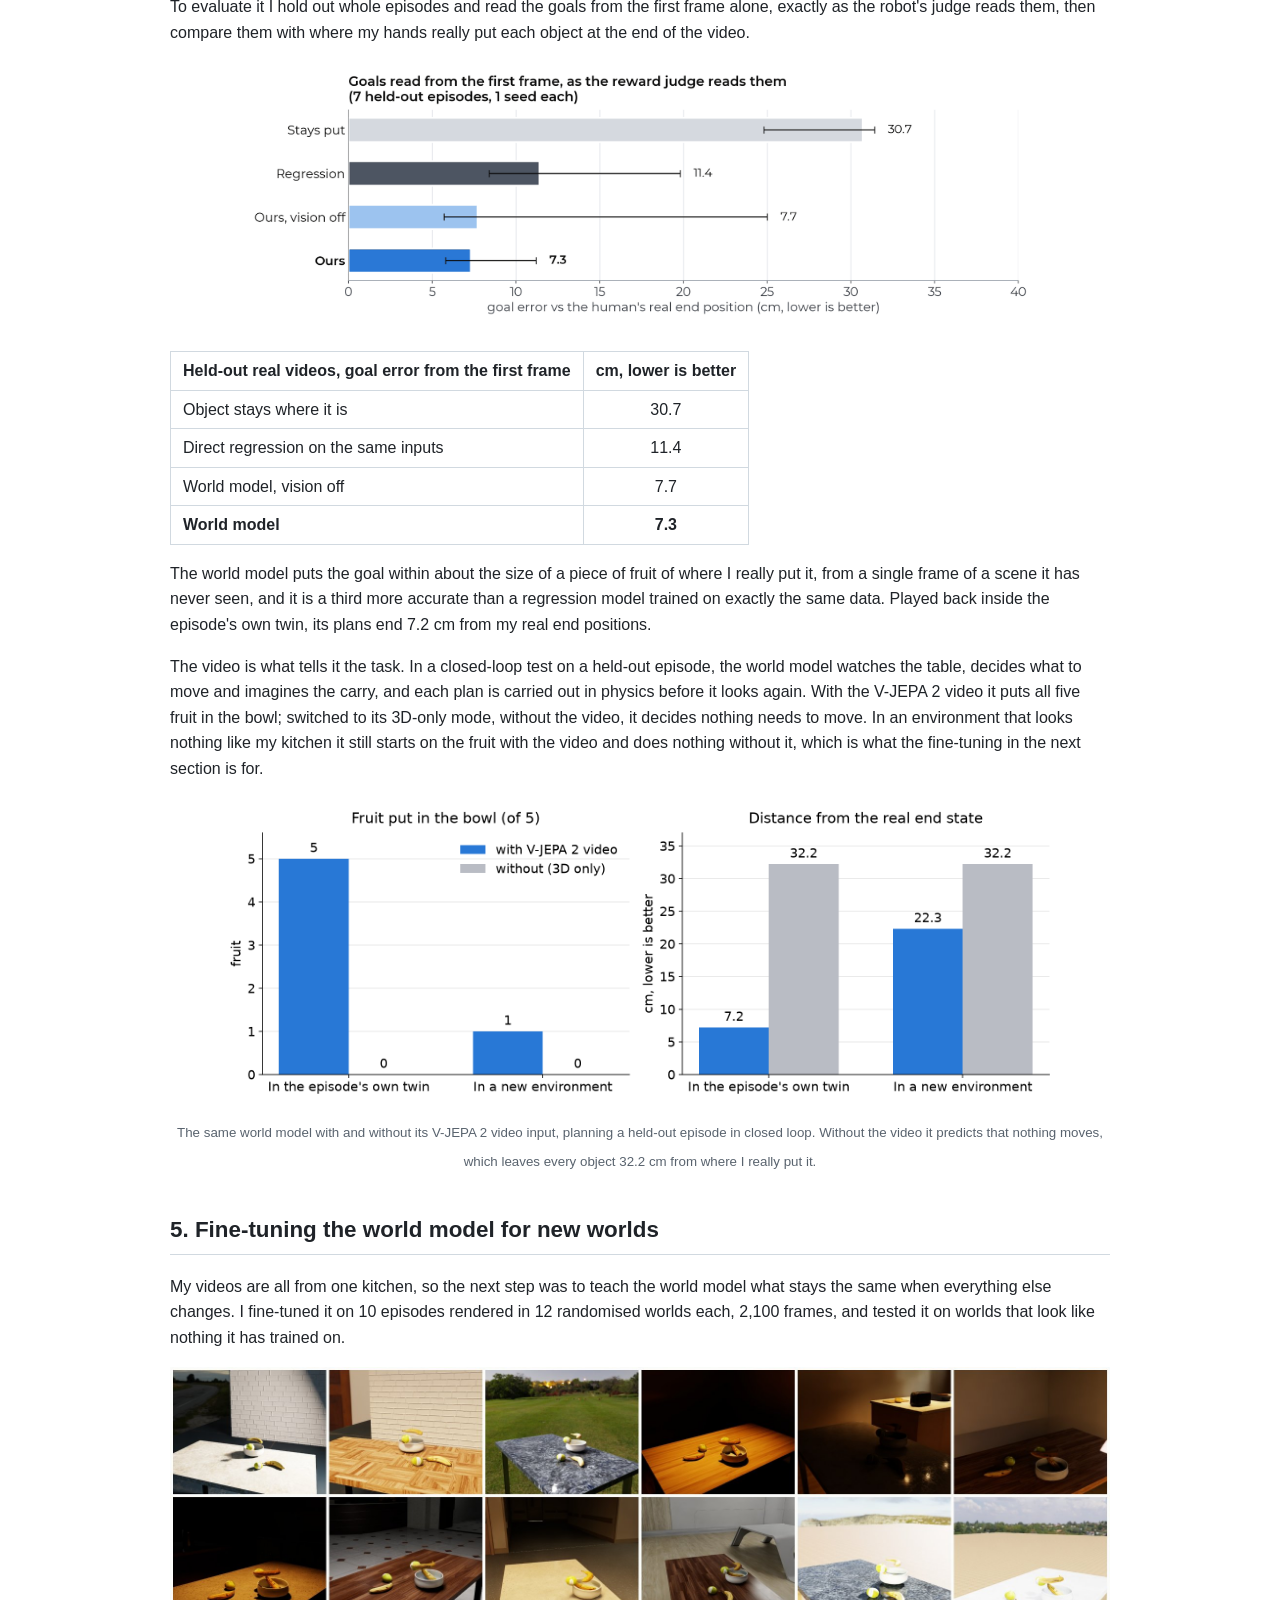
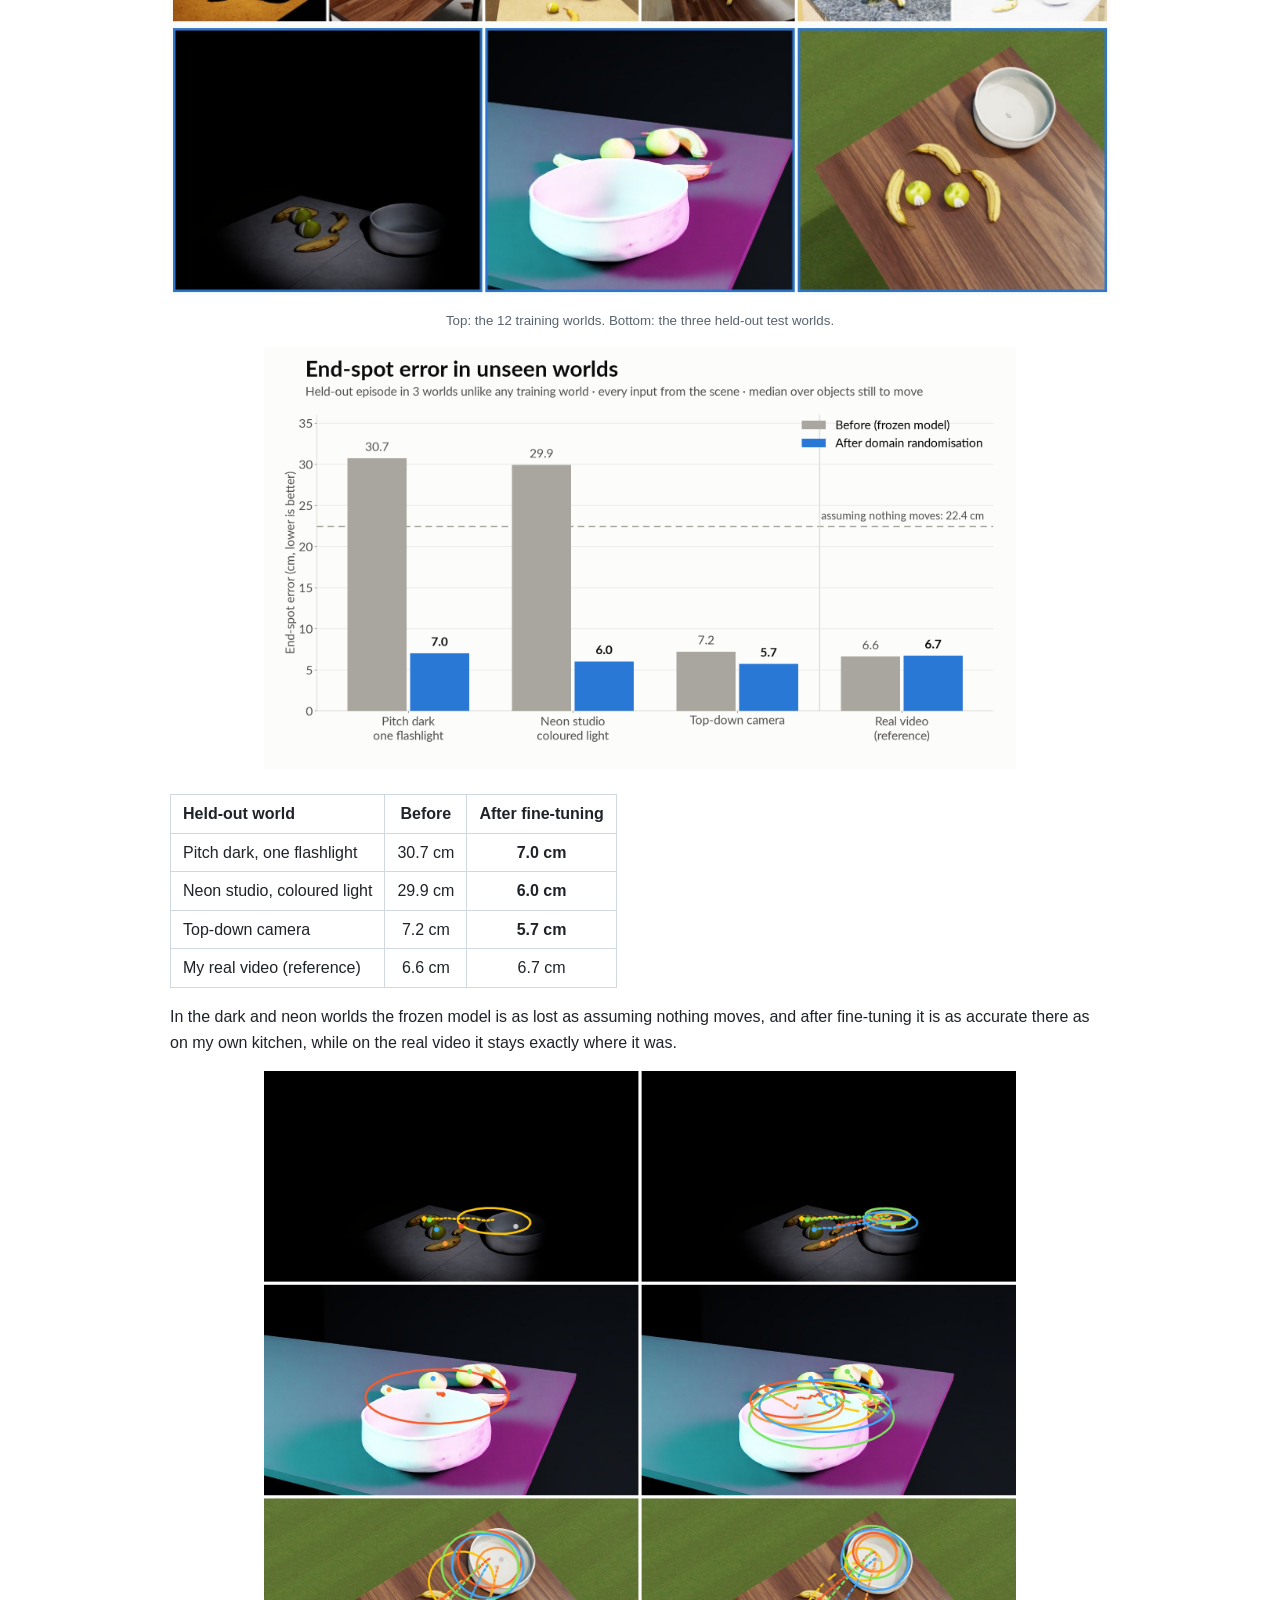
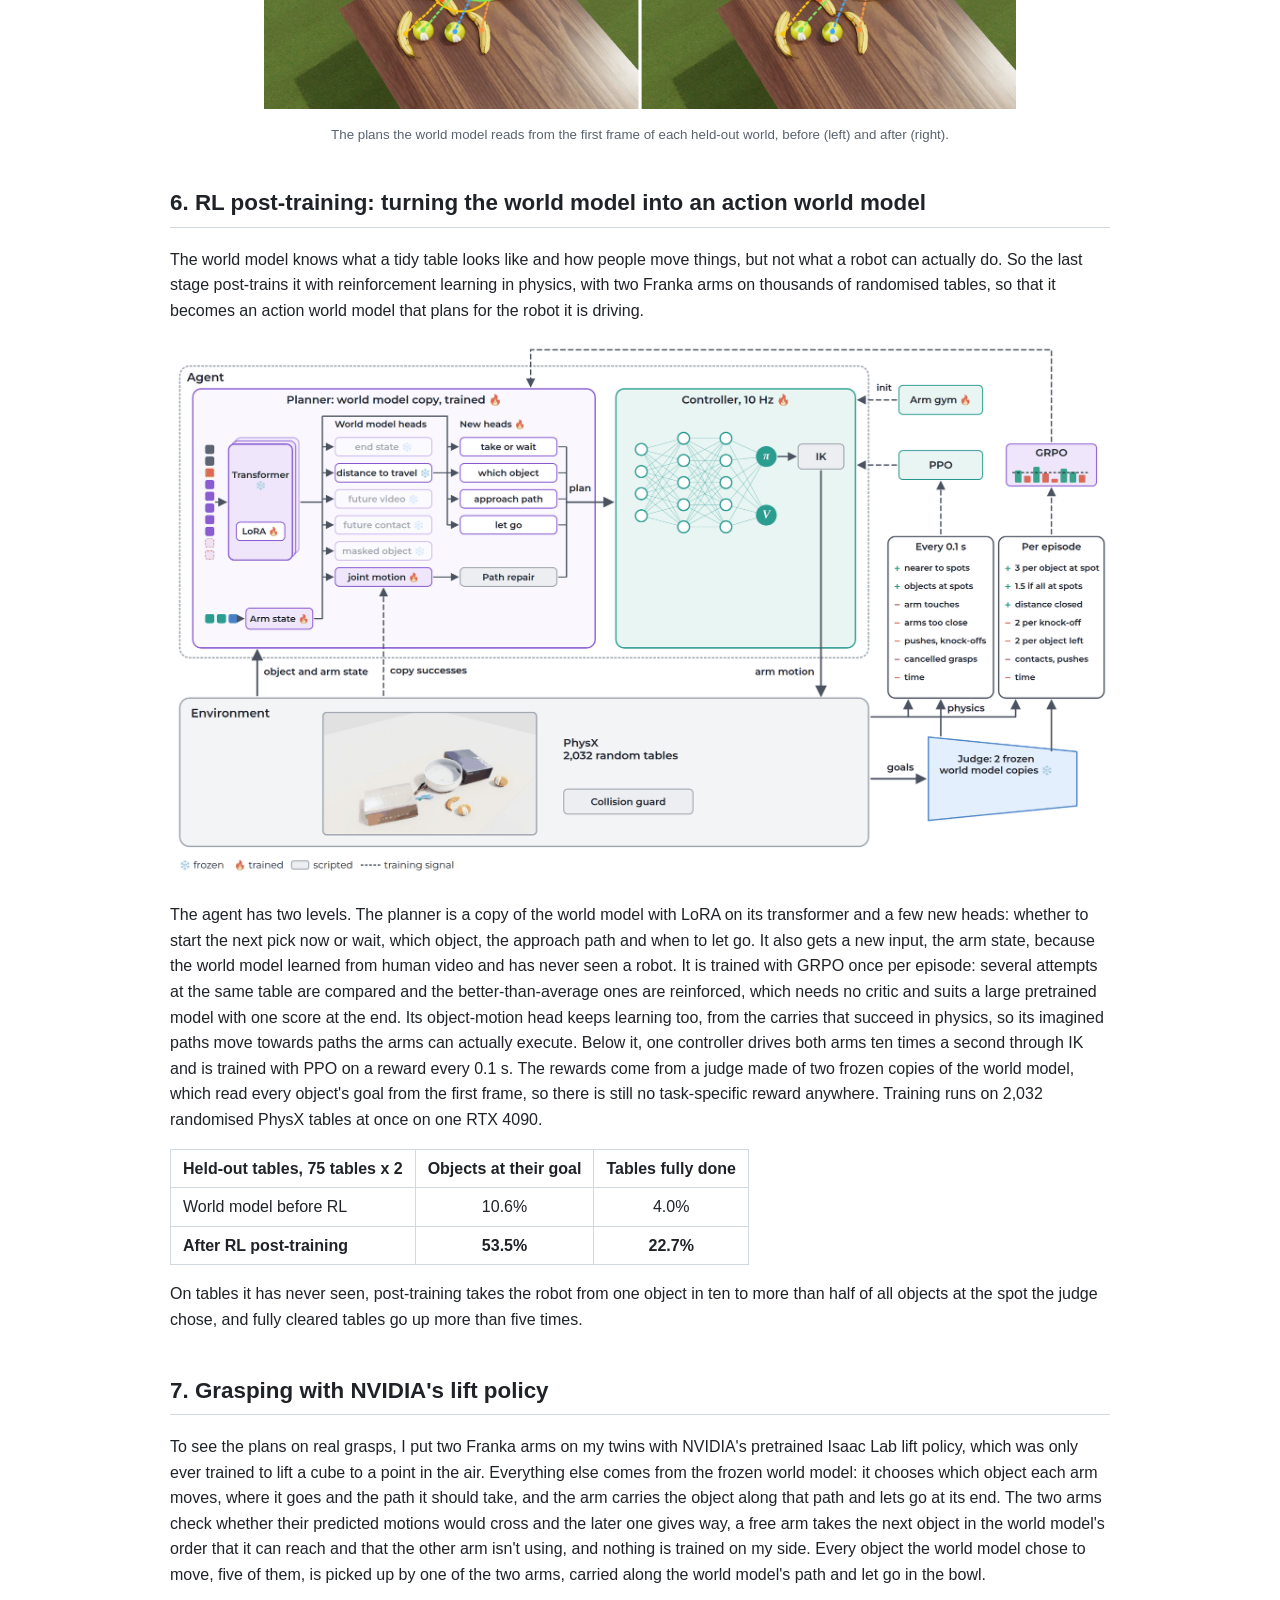
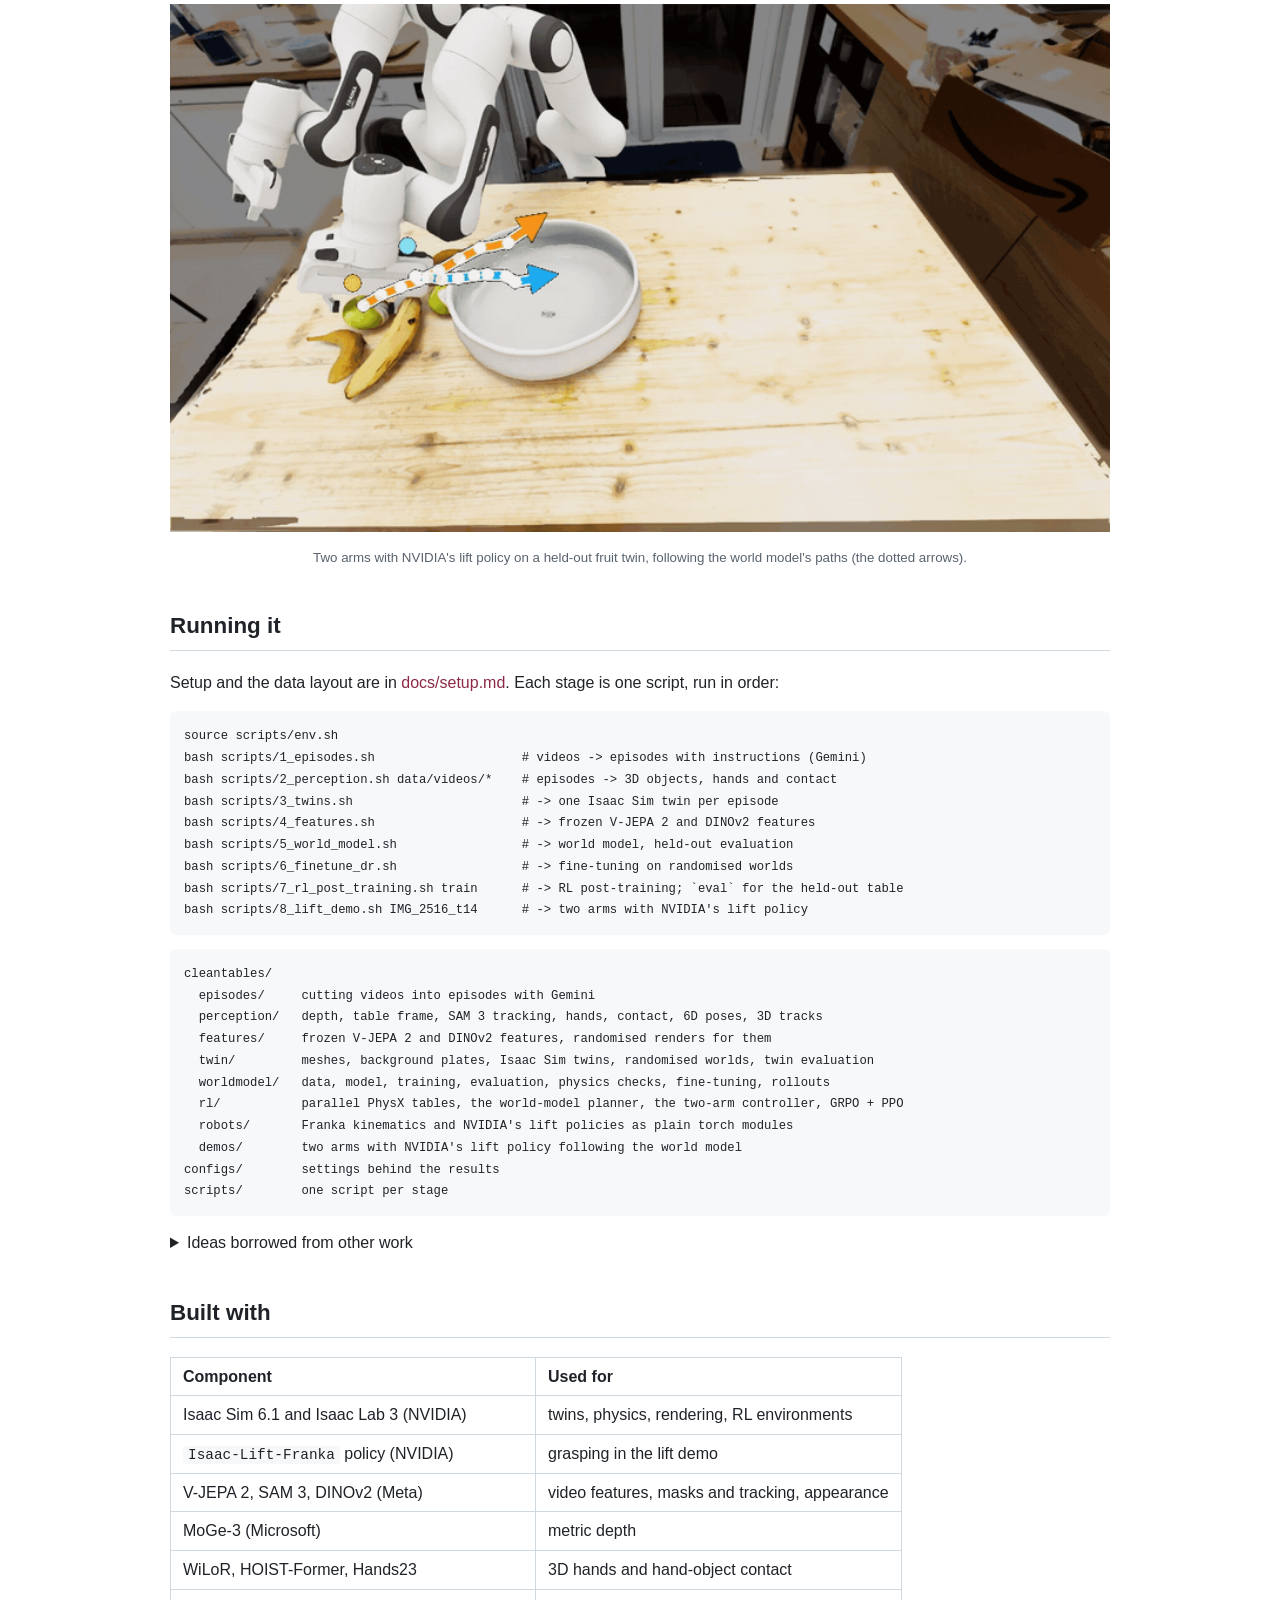
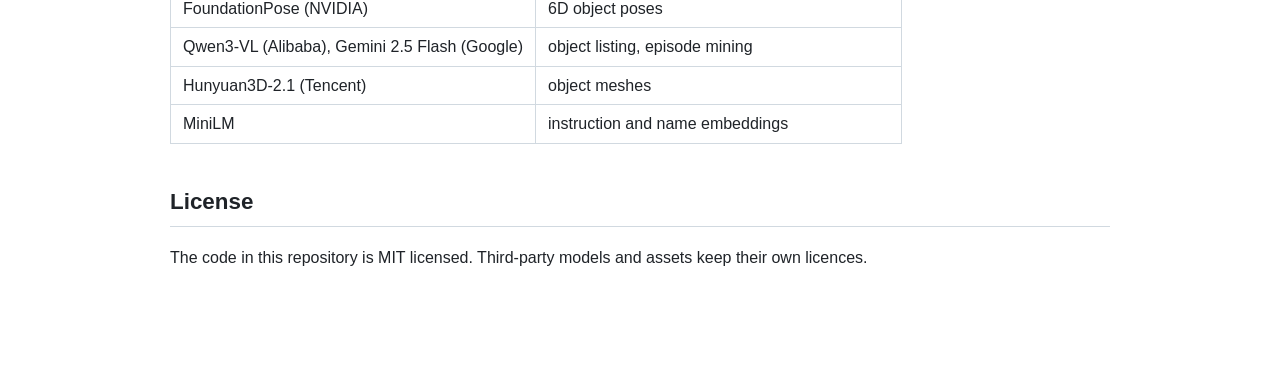
==== commit 3dcbc6ad: "Remove the what's next section from the clean tables page" ====
--- a/clean-tables/index.html
+++ b/clean-tables/index.html
@@ -207,13 +207,6 @@
   <br><sub>Two arms with NVIDIA's lift policy on a held-out fruit twin, following the world model's paths (the dotted arrows).</sub>
 </p>
 
-<h2>What it produces and what's next</h2>
-<p>The output is a robot policy that takes human videos and an instruction like "Put the fruit in the bowl" and works on new tables and new layouts. The same machinery is also the data engine for the next steps: the trained robot can record demonstrations for training a VLA, the world model is a backbone that can be pretrained on far more human video, and every task it learns becomes part of a demo library.</p>
-<p align="center">
-  <img src="assets/figures/next_steps.png" alt="Now and next: random placement becomes LLM-built scenes; simulator render becomes Cosmos Transfer; object positions become the robot reading cameras; distance to goal spots becomes matching V-JEPA future prediction." width="80%">
-</p>
-
-<p>The next things I want to do are building whole scenes with an LLM instead of random placement, making the renders photoreal with Cosmos Transfer, letting the robot read its own cameras instead of object positions, and scoring progress by matching the world model's V-JEPA future prediction, which would let the same reward work for tasks that aren't about where objects end up. I will keep posting progress on the <a href="https://ar3o.github.io/clean-tables/">project page</a>.</p>
 <h2>Running it</h2>
 <p>Setup and the data layout are in <a href="https://github.com/ar3o/can-androids-dream-of-clean-tables/blob/main/docs/setup.md">docs/setup.md</a>. Each stage is one script, run in order:</p>
 <pre><code class="language-bash">source scripts/env.sh
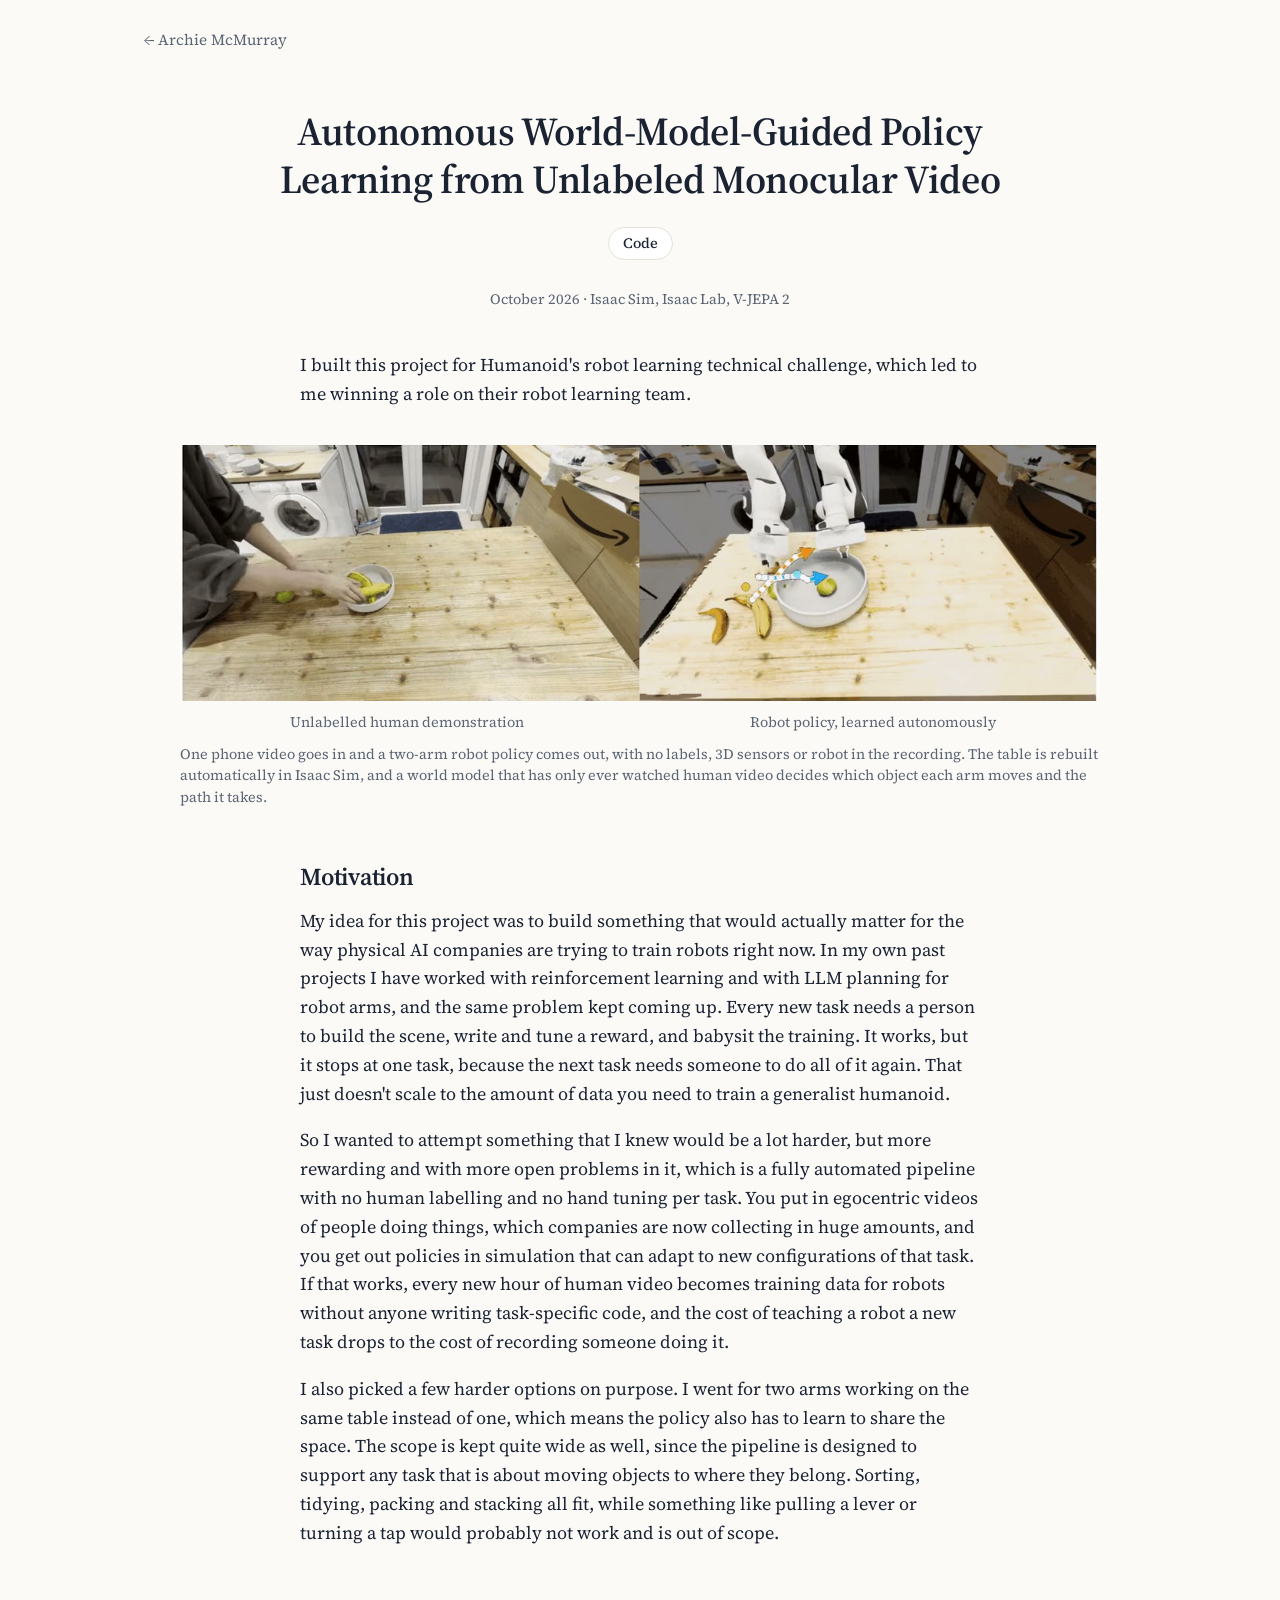
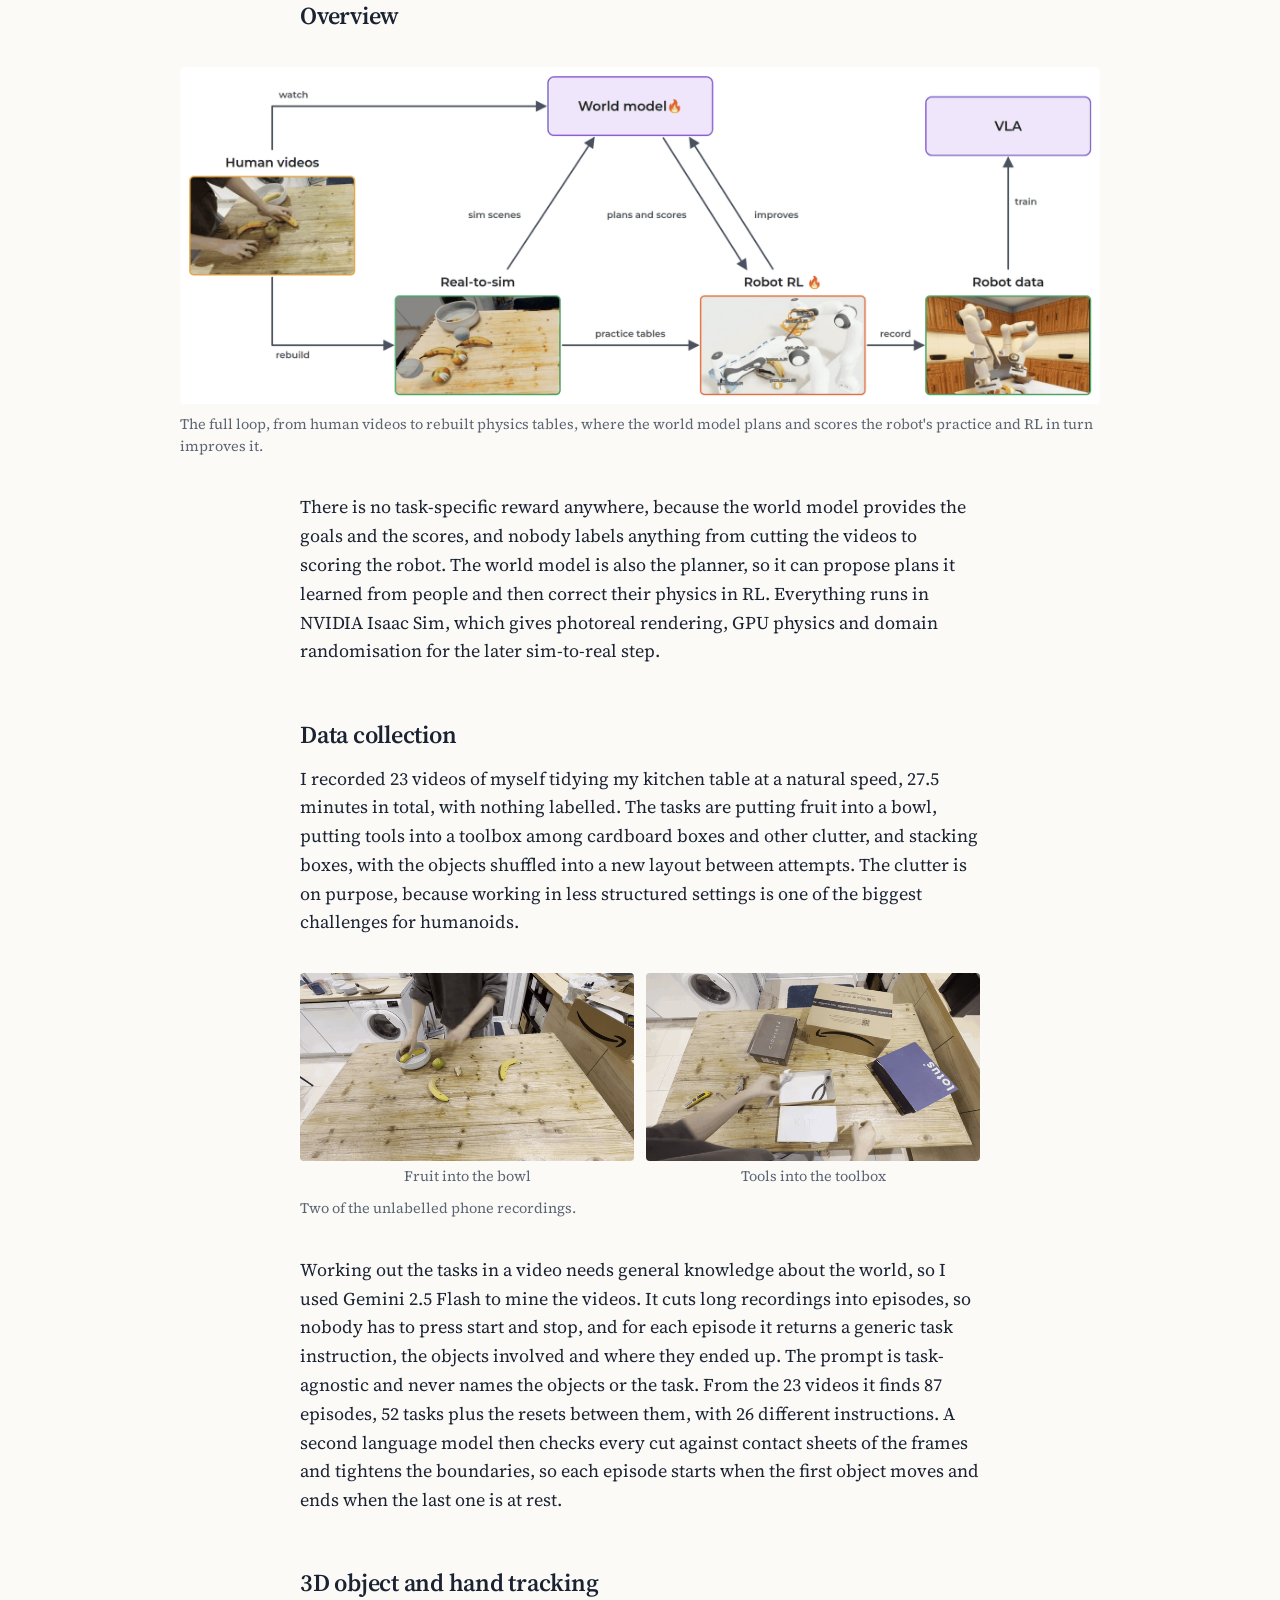
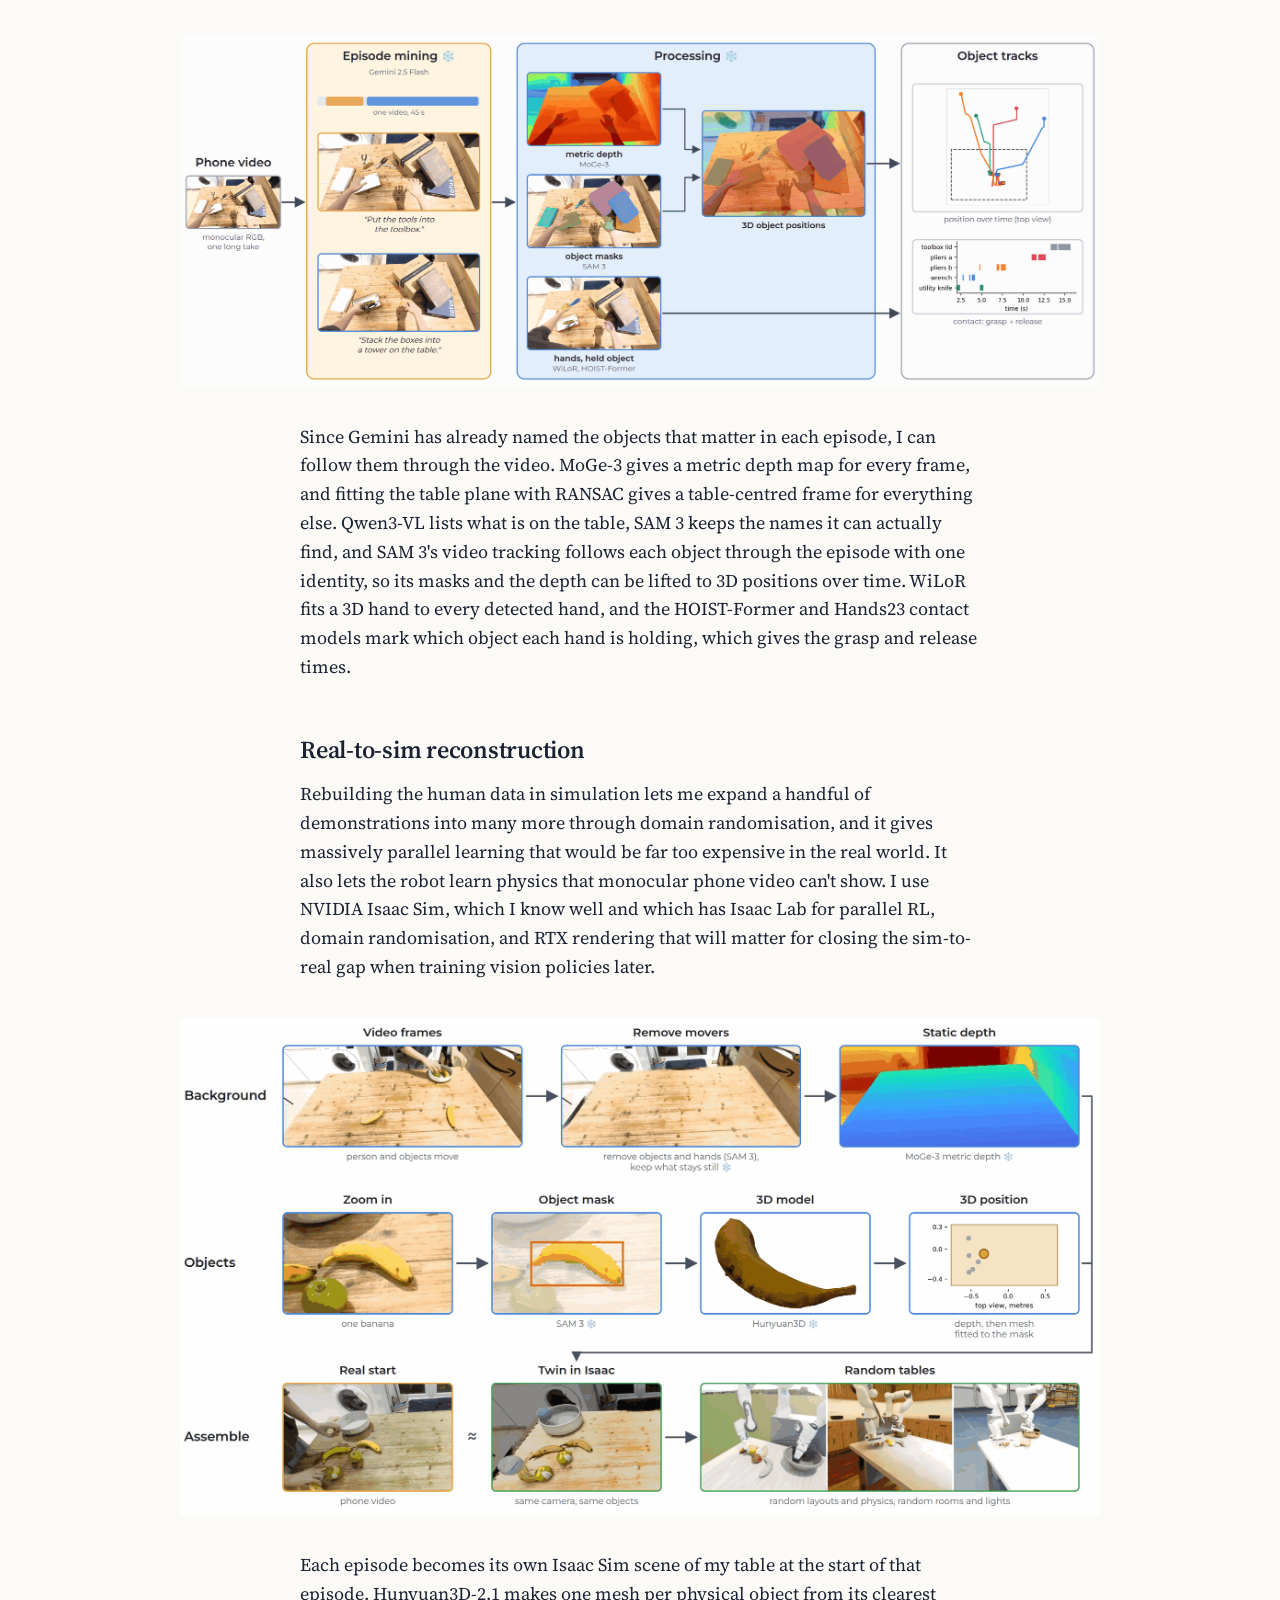
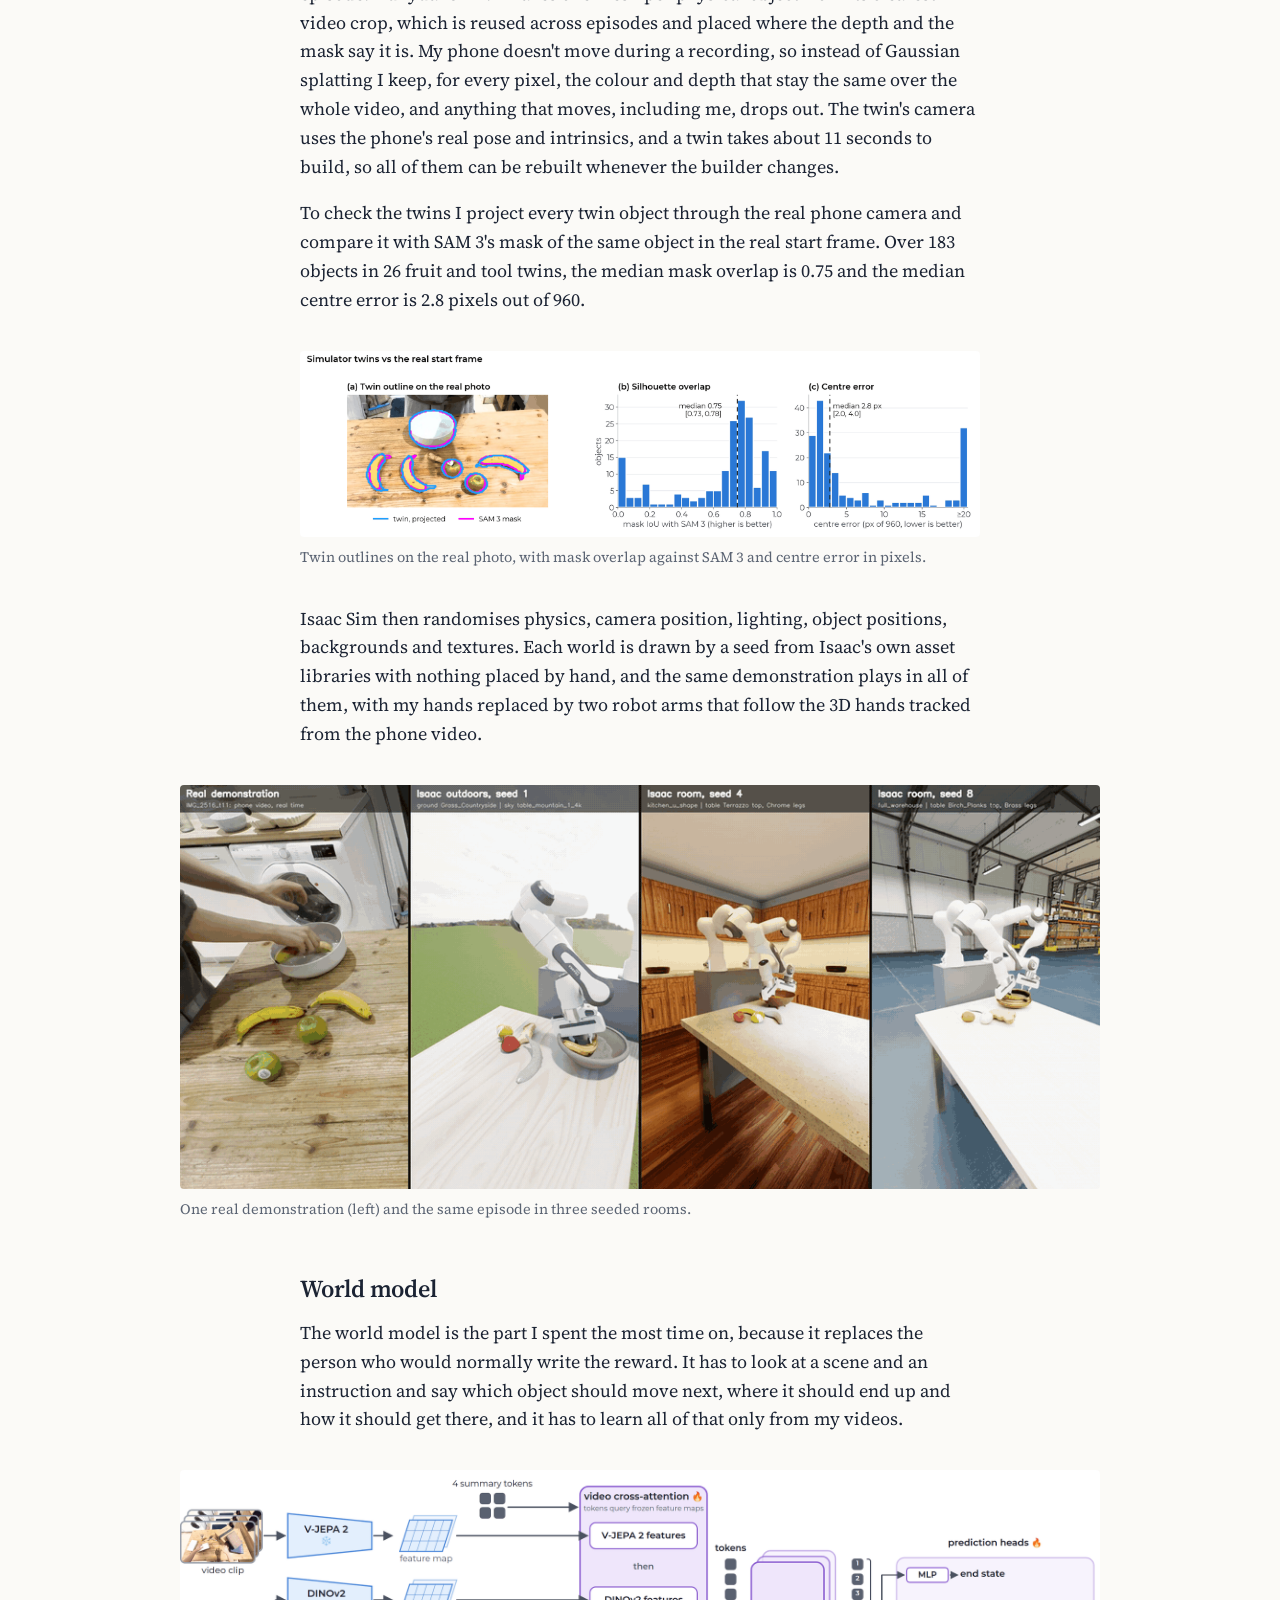
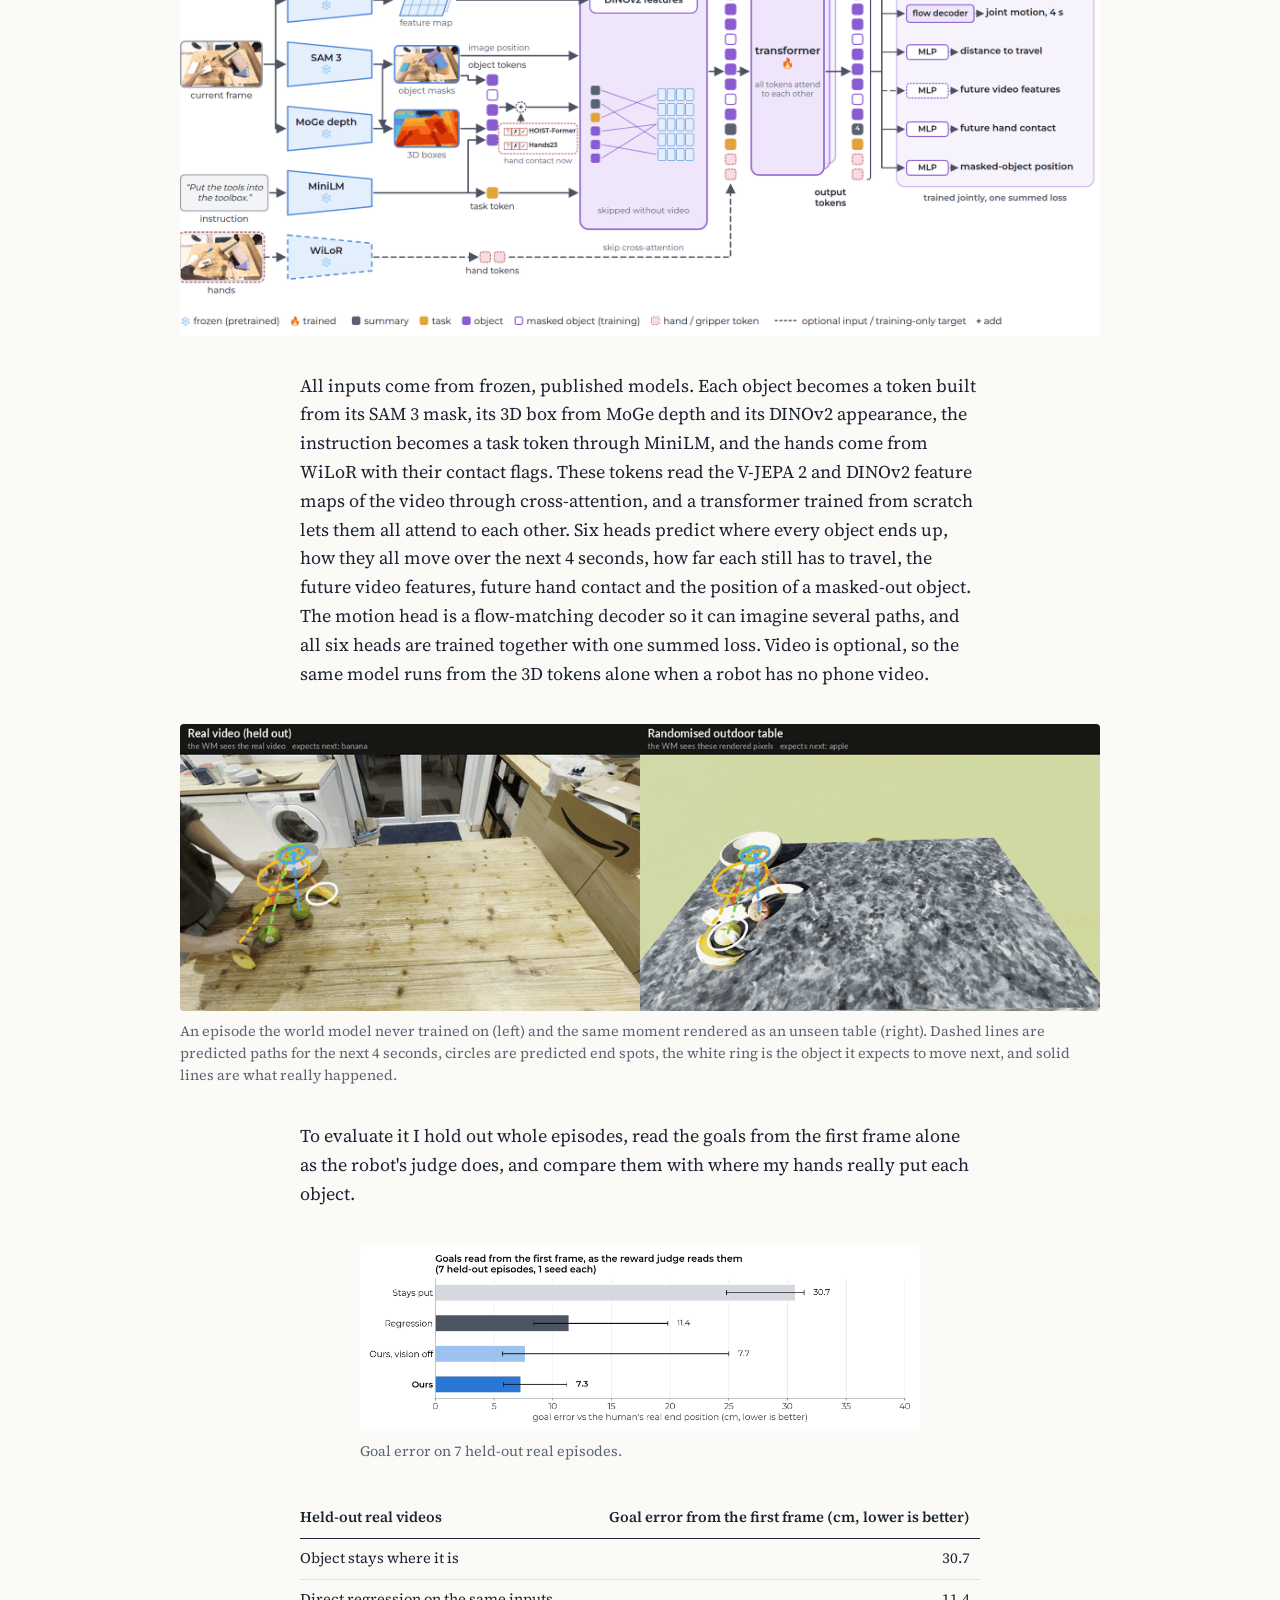
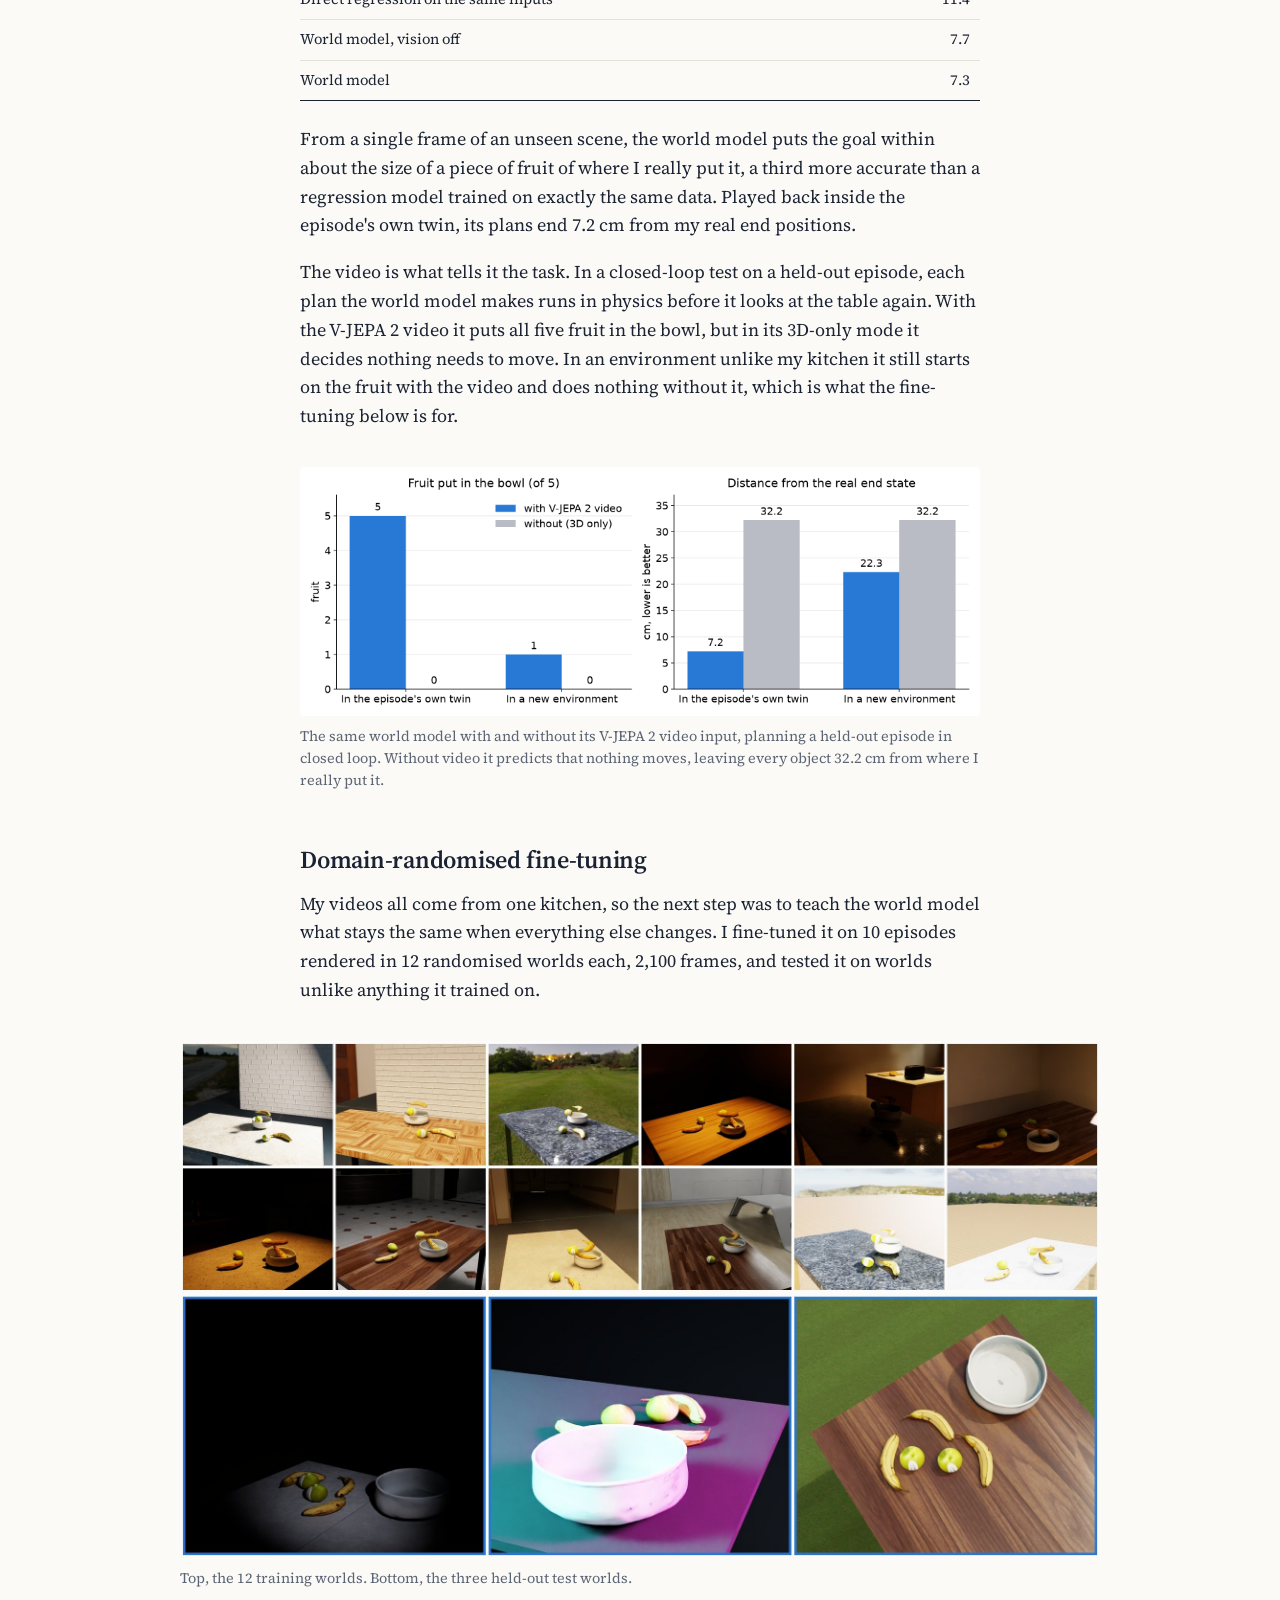
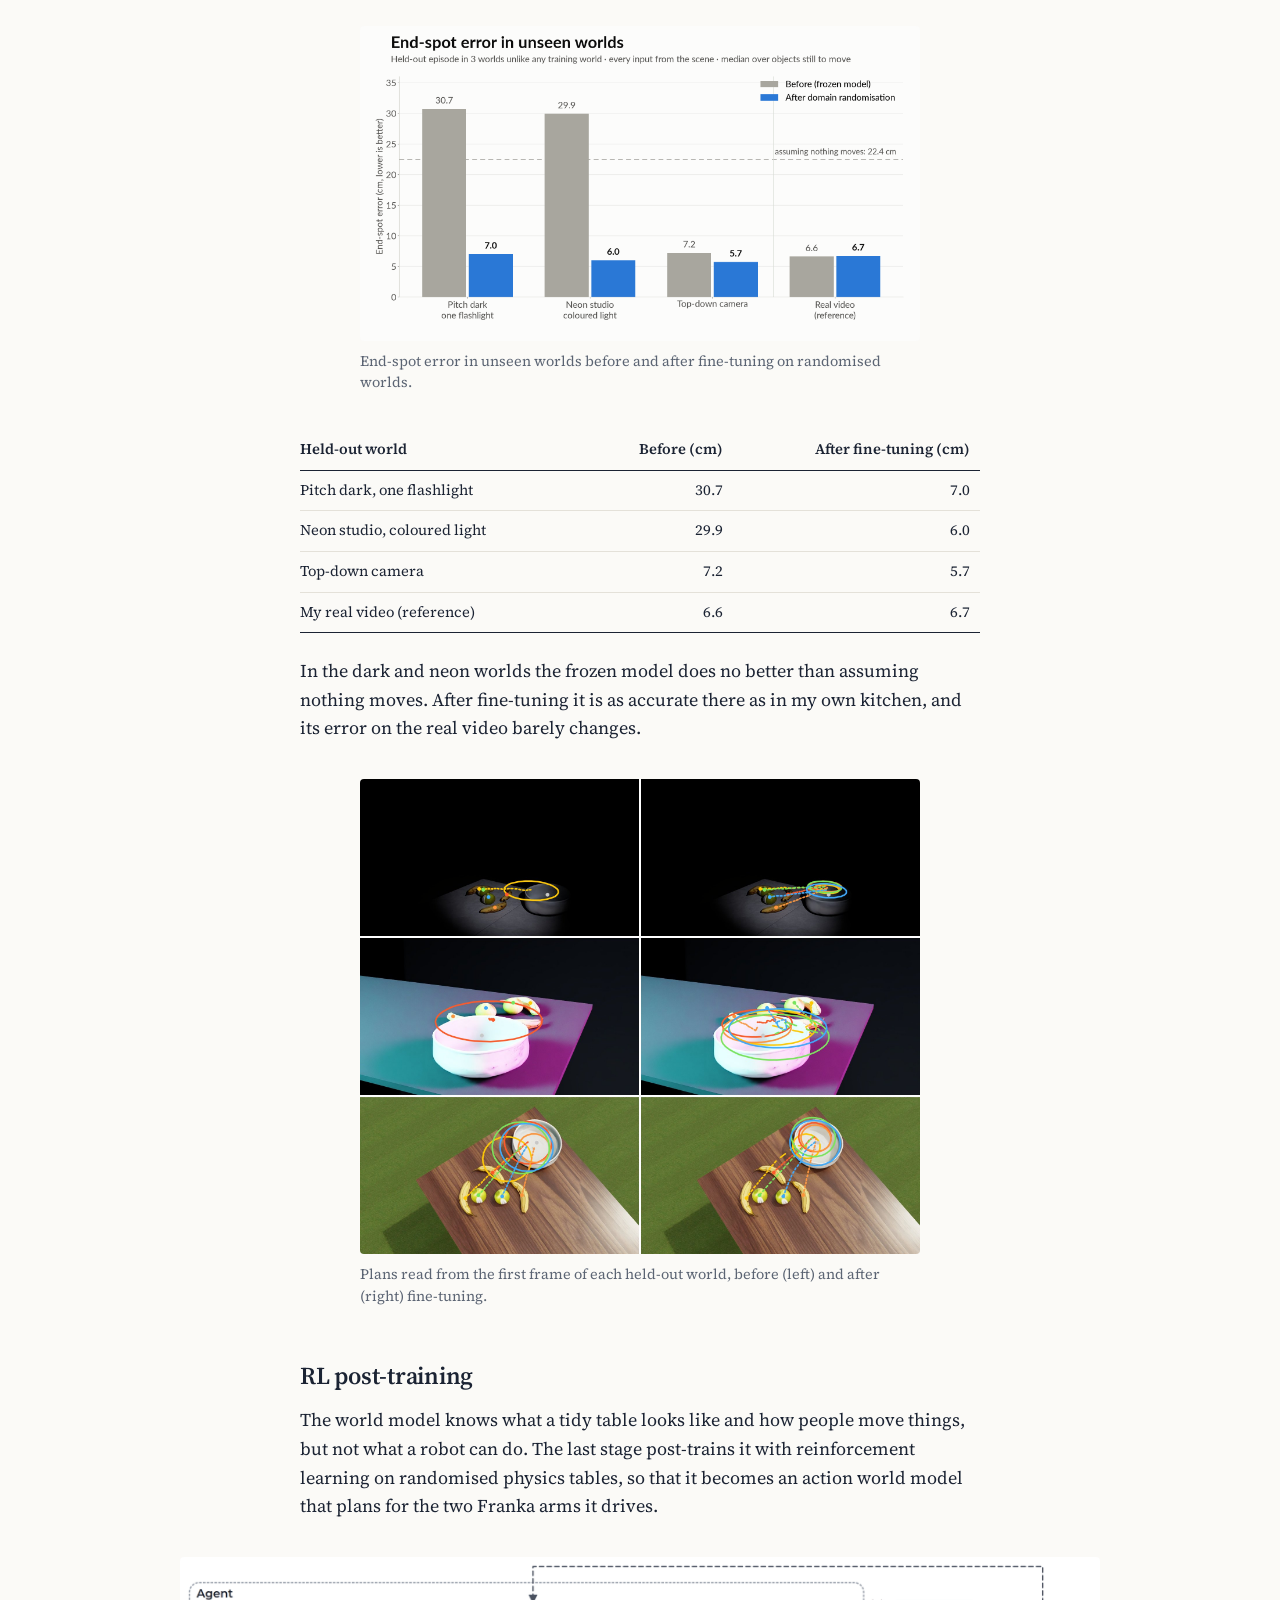
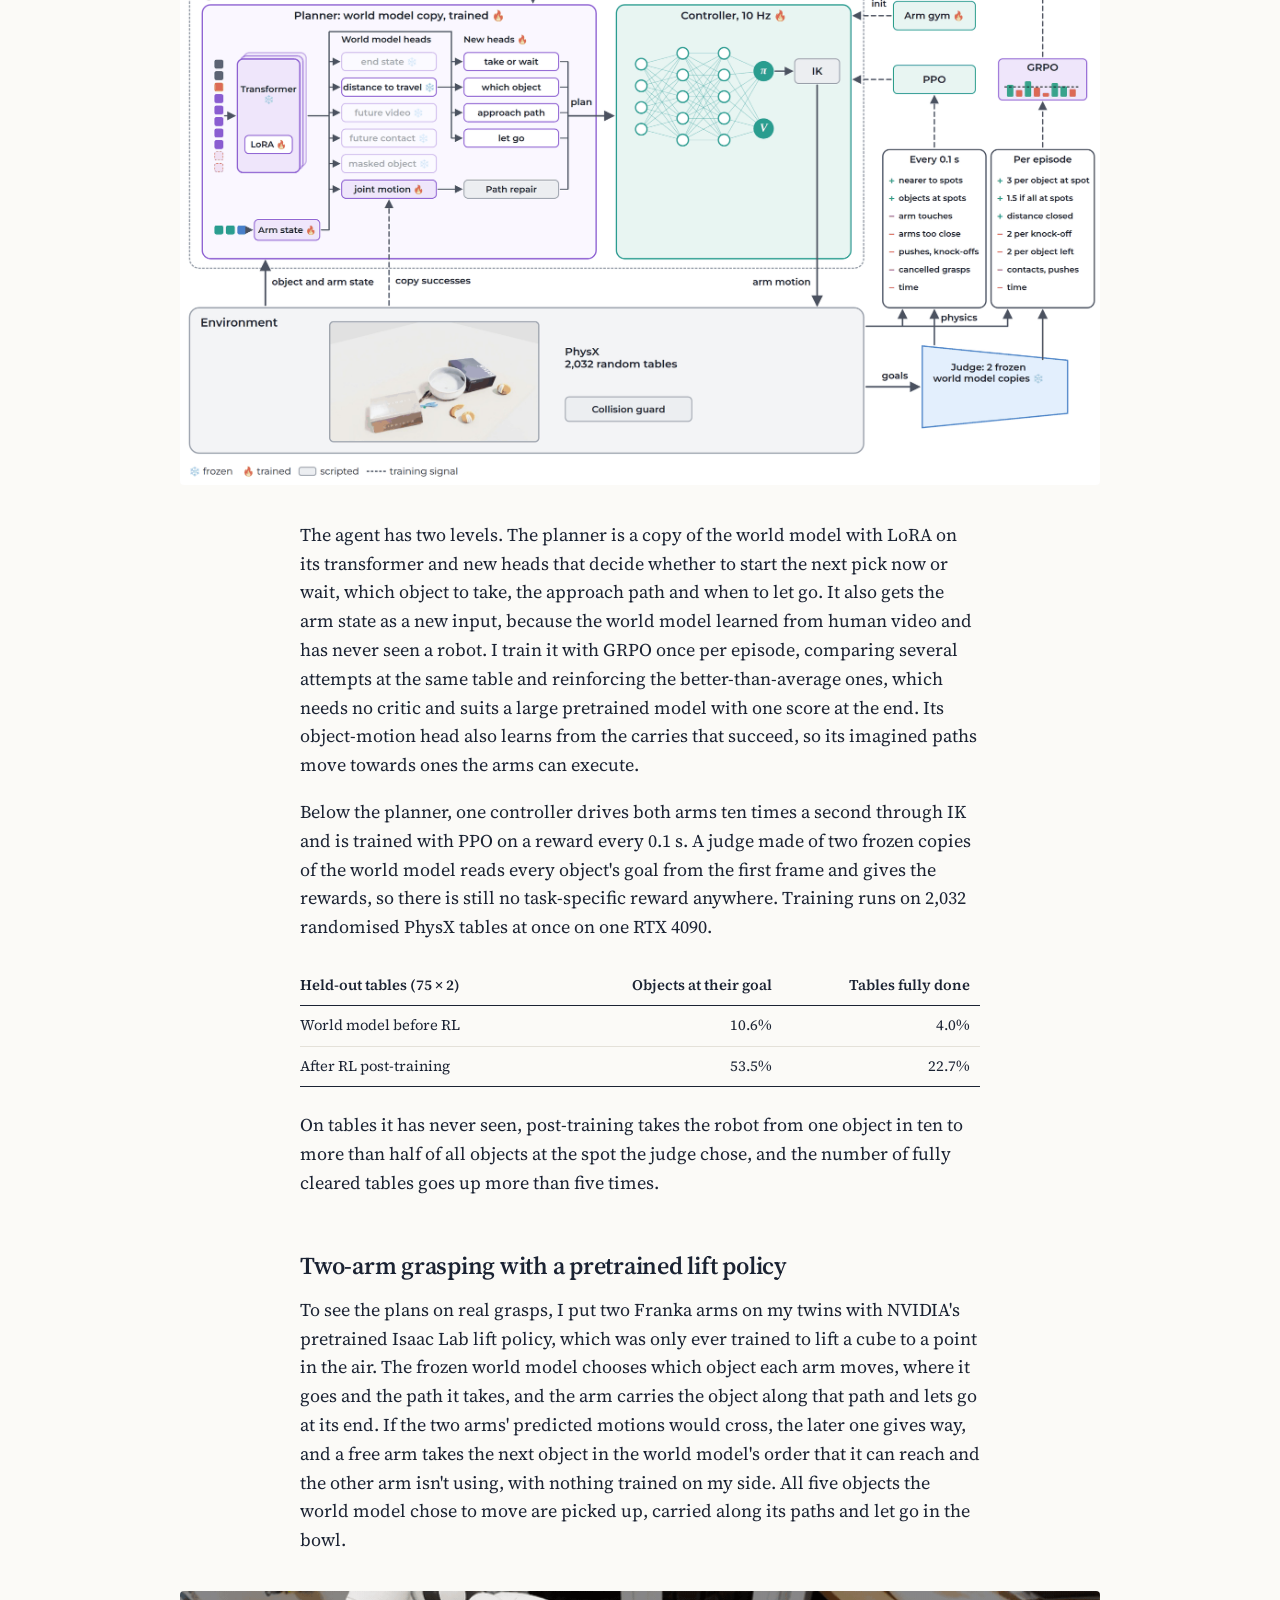
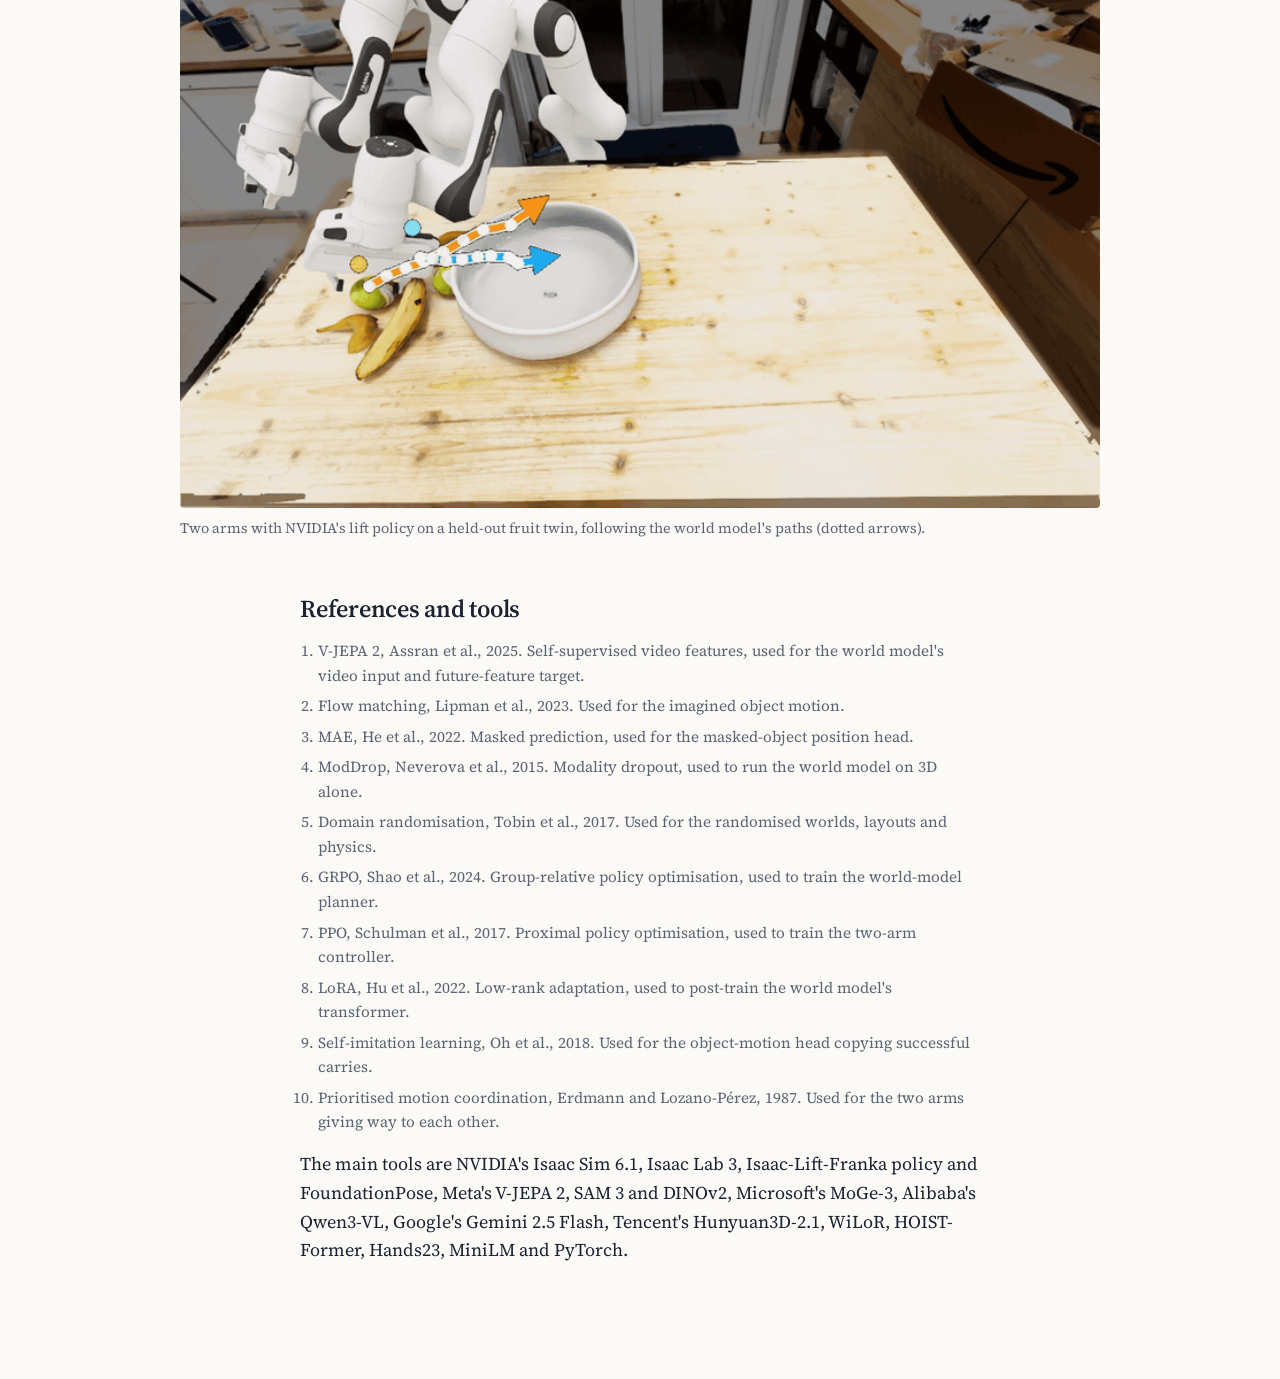
==== commit 19651c26: "Redesign the site and write-ups, and add the poster and earlier projects Co-Authored-By: Claude Opus" ====
--- a/clean-tables/index.html
+++ b/clean-tables/index.html
@@ -1,346 +1,198 @@
-<!doctype html><html lang="en"><head><meta charset="utf-8"><meta name="viewport" content="width=device-width,initial-scale=1">
-<title>Can Androids Dream of Clean Tables?</title><link rel="stylesheet" href="../style.css"></head><body><main>
-<nav><a href="../">Archie McMurray</a> / Can Androids Dream of Clean Tables? · <a href="https://github.com/ar3o/can-androids-dream-of-clean-tables">code on GitHub</a></nav>
-<article><p align="center">
-  <picture>
-    <source media="(prefers-color-scheme: dark)" srcset="assets/banner-dark.svg">
-    <img src="assets/banner-light.svg" alt="Can Androids Dream of Clean Tables?" width="100%">
-  </picture>
-</p>
+<!doctype html>
+<html lang="en">
+<head>
+<meta charset="utf-8">
+<meta name="viewport" content="width=device-width,initial-scale=1">
+<title>Autonomous World-Model-Guided Policy Learning from Unlabeled Monocular Video</title>
+<meta name="description" content="An automated pipeline that turns unlabelled phone videos of a person tidying a table into two-arm robot policies trained in Isaac Sim, with a world model that sets the goals and scores.">
+<link rel="stylesheet" href="../style.css">
+</head>
+<body class="post">
+<main>
+<div class="back"><a href="../">← Archie McMurray</a></div>
 
-<p align="center">
-  <a href="https://developer.nvidia.com/isaac/sim"><img src="assets/badges/isaac_sim.svg" alt="NVIDIA Isaac Sim 6.1" height="28"></a>
-  <a href="https://github.com/isaac-sim/IsaacLab"><img src="assets/badges/isaac_lab.svg" alt="NVIDIA Isaac Lab 3" height="28"></a>
-  <a href="https://github.com/facebookresearch/vjepa2"><img src="assets/badges/vjepa2.svg" alt="V-JEPA 2 by Meta FAIR" height="28"></a>
-  <img src="assets/badges/sam3.svg" alt="SAM 3 by Meta" height="28">
-  <img src="assets/badges/pytorch.svg" alt="PyTorch" height="28">
-  <a href="https://github.com/ar3o/can-androids-dream-of-clean-tables/blob/main/LICENSE"><img src="assets/badges/license.svg" alt="MIT licence" height="28"></a>
-</p>
+<header>
+  <h1>Autonomous World-Model-Guided Policy Learning from Unlabeled Monocular Video</h1>
+  <div class="buttons"><a class="btn" href="https://github.com/ar3o/can-androids-dream-of-clean-tables">Code</a></div>
+</header>
+<p class="facts-line">October 2026 · Isaac Sim, Isaac Lab, V-JEPA 2</p>
 
-<p align="center">
-  <img src="assets/media/hero.gif" alt="Left: a phone video of a person putting fruit into a bowl. Right: the same table rebuilt in Isaac Sim, where two Franka arms put the fruit into the bowl along the paths the world model imagines." width="100%">
-  <br><sub>Left: the only input, one monocular phone video of me tidying, with no labels, no 3D sensors and no robot. Right: the same table rebuilt automatically in Isaac Sim, where two robot arms do the task. The world model, learned only from my phone videos, decides what each arm moves, where it goes and the path it takes (the dotted arrows); NVIDIA's lift policy does the grasp. Nothing in between was labelled or written for this task.</sub>
-</p>
+<div class="prose">
 
-<p align="center"><b>An automated pipeline that turns unlabelled phone videos of a person doing a task into robot policies trained in simulation.</b></p>
+<p class="lead">I built this project for Humanoid's robot learning technical challenge, which led to me winning a role on their robot learning team.</p>
 
-<h2>Why I built this</h2>
-<p>My idea for this project was to build something that would actually matter for the way physical AI companies are trying to train robots right now. In my own past projects I have worked with reinforcement learning and with LLM planning for robot arms, and the same problem kept coming up: every new task needs a person to build the scene, write and tune a reward, and babysit the training. It works, but it stops at one task, because the next task needs someone to do all of it again, and that just doesn't scale to the amount of data you need to train a generalist humanoid.</p>
-<p>So I wanted to attempt something that I knew would be a lot harder, but more rewarding and with more open problems in it: a fully automated pipeline with no human labelling and no hand tuning per task. You put in egocentric videos of people doing things, which companies are now collecting in huge amounts, and you get out policies in simulation that can adapt to new configurations of that task. If that works, every new hour of human video becomes training data for robots without anyone writing task-specific code, and the cost of teaching a robot a new task drops to the cost of recording someone doing it.</p>
-<p>I also picked a few harder options on purpose. I went for two arms working on the same table instead of one, which means the policy also has to learn to share the space. The scope is kept quite wide on purpose: the pipeline is designed to support any task that is about moving objects to where they belong, so sorting, tidying, packing and stacking all fit, while something like pulling a lever or turning a tap would probably not work and is out of scope.</p>
-<p>I started building this at the beginning of October 2026, and I am carrying on with it.</p>
-<p align="center">
-  <img src="assets/figures/overview.png" alt="Overview: the world model watches human videos; the videos are rebuilt as simulation scenes; the world model plans and scores robot practice on those tables, and robot RL improves the world model; the trained robot records data for a VLA." width="100%">
-  <br><sub>The full loop. The world model watches the human videos, the same videos are rebuilt as physics tables, and on those tables the world model plans and scores the robot's practice while RL in turn improves the world model. Nothing in it is labelled by hand or written for a specific task.</sub>
-</p>
+<figure class="wide">
+  <video src="assets/media/hero.mp4" poster="assets/media/hero_poster.jpg" autoplay loop muted playsinline aria-label="A phone video of a person putting fruit into a bowl, and the same table rebuilt in Isaac Sim where two robot arms do the task"></video>
+  <div class="pair labels"><div class="sub">Unlabelled human demonstration</div><div class="sub">Robot policy, learned autonomously</div></div>
+  <figcaption>One phone video goes in and a two-arm robot policy comes out, with no labels, 3D sensors or robot in the recording. The table is rebuilt automatically in Isaac Sim, and a world model that has only ever watched human video decides which object each arm moves and the path it takes.</figcaption>
+</figure>
 
-<p>A few choices hold the whole project together. It is task-agnostic: there is no task-specific reward anywhere, and the world model provides the goals and the scores. It is fully autonomous: nobody labels anything, from cutting the videos to scoring the robot. The world model is also the planner, so it can propose plans it learned from people and then correct their physics in RL. And everything runs in NVIDIA Isaac Sim, which I have experience with and which gives photoreal rendering, GPU physics and domain randomisation for the sim-to-real step later.</p>
-<h2>1. Recording human data</h2>
-<p>I recorded 23 videos of myself tidying my kitchen table at a natural speed, 27.5 minutes in total, with nothing labelled: putting fruit into a bowl, putting tools into a toolbox among cardboard boxes and other clutter, and stacking boxes, with the objects shuffled into a new layout between attempts. The clutter is on purpose, because I wanted to test whether this could work in a less structured setting, which is one of the biggest challenges for humanoids.</p>
+<h2>Motivation</h2>
+<p>My idea for this project was to build something that would actually matter for the way physical AI companies are trying to train robots right now. In my own past projects I have worked with reinforcement learning and with LLM planning for robot arms, and the same problem kept coming up. Every new task needs a person to build the scene, write and tune a reward, and babysit the training. It works, but it stops at one task, because the next task needs someone to do all of it again. That just doesn't scale to the amount of data you need to train a generalist humanoid.</p>
+<p>So I wanted to attempt something that I knew would be a lot harder, but more rewarding and with more open problems in it, which is a fully automated pipeline with no human labelling and no hand tuning per task. You put in egocentric videos of people doing things, which companies are now collecting in huge amounts, and you get out policies in simulation that can adapt to new configurations of that task. If that works, every new hour of human video becomes training data for robots without anyone writing task-specific code, and the cost of teaching a robot a new task drops to the cost of recording someone doing it.</p>
+<p>I also picked a few harder options on purpose. I went for two arms working on the same table instead of one, which means the policy also has to learn to share the space. The scope is kept quite wide as well, since the pipeline is designed to support any task that is about moving objects to where they belong. Sorting, tidying, packing and stacking all fit, while something like pulling a lever or turning a tap would probably not work and is out of scope.</p>
+
+<h2>Overview</h2>
+<figure class="wide">
+  <img src="assets/figures/overview.png" alt="Overview: the world model watches human videos; the videos are rebuilt as simulation scenes; the world model plans and scores robot practice on those tables, and robot RL improves the world model; the trained robot records data for a VLA.">
+  <figcaption>The full loop, from human videos to rebuilt physics tables, where the world model plans and scores the robot's practice and RL in turn improves it.</figcaption>
+</figure>
+<p>There is no task-specific reward anywhere, because the world model provides the goals and the scores, and nobody labels anything from cutting the videos to scoring the robot. The world model is also the planner, so it can propose plans it learned from people and then correct their physics in RL. Everything runs in NVIDIA Isaac Sim, which gives photoreal rendering, GPU physics and domain randomisation for the later sim-to-real step.</p>
+
+<h2>Data collection</h2>
+<p>I recorded 23 videos of myself tidying my kitchen table at a natural speed, 27.5 minutes in total, with nothing labelled. The tasks are putting fruit into a bowl, putting tools into a toolbox among cardboard boxes and other clutter, and stacking boxes, with the objects shuffled into a new layout between attempts. The clutter is on purpose, because working in less structured settings is one of the biggest challenges for humanoids.</p>
+
+<figure>
+  <div class="pair">
+    <div><img src="assets/media/human_fruit.gif" alt="Phone video: a person putting bananas and apples into a bowl."><div class="sub">Fruit into the bowl</div></div>
+    <div><img src="assets/media/human_tools.gif" alt="Phone video: a person putting tools into a toolbox next to cardboard boxes."><div class="sub">Tools into the toolbox</div></div>
+  </div>
+  <figcaption>Two of the unlabelled phone recordings.</figcaption>
+</figure>
+
+<p>Working out the tasks in a video needs general knowledge about the world, so I used Gemini 2.5 Flash to mine the videos. It cuts long recordings into episodes, so nobody has to press start and stop, and for each episode it returns a generic task instruction, the objects involved and where they ended up. The prompt is task-agnostic and never names the objects or the task. From the 23 videos it finds 87 episodes, 52 tasks plus the resets between them, with 26 different instructions. A second language model then checks every cut against contact sheets of the frames and tightens the boundaries, so each episode starts when the first object moves and ends when the last one is at rest.</p>
+
+<h2>3D object and hand tracking</h2>
+<figure class="wide">
+  <img src="assets/figures/episodes_perception.png" alt="Phone video into episode mining with Gemini 2.5 Flash, then processing with MoGe-3 metric depth, SAM 3 object masks and WiLoR hands with HOIST-Former contact, giving 3D object positions and object tracks over time with grasp and release.">
+</figure>
+<p>Since Gemini has already named the objects that matter in each episode, I can follow them through the video. MoGe-3 gives a metric depth map for every frame, and fitting the table plane with RANSAC gives a table-centred frame for everything else. Qwen3-VL lists what is on the table, SAM 3 keeps the names it can actually find, and SAM 3's video tracking follows each object through the episode with one identity, so its masks and the depth can be lifted to 3D positions over time. WiLoR fits a 3D hand to every detected hand, and the HOIST-Former and Hands23 contact models mark which object each hand is holding, which gives the grasp and release times.</p>
+
+<h2>Real-to-sim reconstruction</h2>
+<p>Rebuilding the human data in simulation lets me expand a handful of demonstrations into many more through domain randomisation, and it gives massively parallel learning that would be far too expensive in the real world. It also lets the robot learn physics that monocular phone video can't show. I use NVIDIA Isaac Sim, which I know well and which has Isaac Lab for parallel RL, domain randomisation, and RTX rendering that will matter for closing the sim-to-real gap when training vision policies later.</p>
+
+<figure class="wide">
+  <img src="assets/figures/real2sim.png" alt="Real-to-sim: a static background with the person removed and MoGe-3 static depth; each object zoomed, masked by SAM 3, rebuilt by Hunyuan3D and placed in 3D; assembled into a twin from the same camera, then random tables.">
+</figure>
+
+<p>Each episode becomes its own Isaac Sim scene of my table at the start of that episode. Hunyuan3D-2.1 makes one mesh per physical object from its clearest video crop, which is reused across episodes and placed where the depth and the mask say it is. My phone doesn't move during a recording, so instead of Gaussian splatting I keep, for every pixel, the colour and depth that stay the same over the whole video, and anything that moves, including me, drops out. The twin's camera uses the phone's real pose and intrinsics, and a twin takes about 11 seconds to build, so all of them can be rebuilt whenever the builder changes.</p>
+<p>To check the twins I project every twin object through the real phone camera and compare it with SAM 3's mask of the same object in the real start frame. Over 183 objects in 26 fruit and tool twins, the median mask overlap is 0.75 and the median centre error is 2.8 pixels out of 960.</p>
+
+<figure>
+  <img src="assets/figures/twin_check.png" alt="Twin outlines drawn on the real photo, a histogram of mask IoU with SAM 3 (median 0.75) and a histogram of centre error in pixels (median 2.8).">
+  <figcaption>Twin outlines on the real photo, with mask overlap against SAM 3 and centre error in pixels.</figcaption>
+</figure>
+
+<p>Isaac Sim then randomises physics, camera position, lighting, object positions, backgrounds and textures. Each world is drawn by a seed from Isaac's own asset libraries with nothing placed by hand, and the same demonstration plays in all of them, with my hands replaced by two robot arms that follow the 3D hands tracked from the phone video.</p>
+
+<figure class="wide">
+  <img src="assets/media/retarget_rooms.gif" alt="A real demonstration next to the same episode in three randomised Isaac Sim rooms, outdoors, a kitchen and a warehouse, with two Franka arms following the person's tracked hands.">
+  <figcaption>One real demonstration (left) and the same episode in three seeded rooms.</figcaption>
+</figure>
+
+<h2>World model</h2>
+<p>The world model is the part I spent the most time on, because it replaces the person who would normally write the reward. It has to look at a scene and an instruction and say which object should move next, where it should end up and how it should get there, and it has to learn all of that only from my videos.</p>
+
+<figure class="wide">
+  <img src="assets/figures/world_model.png" alt="World model: frozen V-JEPA 2, DINOv2, SAM 3, MoGe depth, MiniLM and WiLoR encoders give summary, task, object and hand tokens with hand-contact flags; video cross-attention reads the frozen feature maps; a trained transformer feeds prediction heads for end state, joint motion over 4 s from a flow decoder, distance to travel, future video features, future hand contact and masked-object position.">
+</figure>
+
+<p>All inputs come from frozen, published models. Each object becomes a token built from its SAM 3 mask, its 3D box from MoGe depth and its DINOv2 appearance, the instruction becomes a task token through MiniLM, and the hands come from WiLoR with their contact flags. These tokens read the V-JEPA 2 and DINOv2 feature maps of the video through cross-attention, and a transformer trained from scratch lets them all attend to each other. Six heads predict where every object ends up, how they all move over the next 4 seconds, how far each still has to travel, the future video features, future hand contact and the position of a masked-out object. The motion head is a flow-matching decoder so it can imagine several paths, and all six heads are trained together with one summed loss. Video is optional, so the same model runs from the 3D tokens alone when a robot has no phone video.</p>
+
+<figure class="wide">
+  <img src="assets/media/wm_watching.gif" alt="The world model on a held-out real video and on the same scene rendered as a randomised outdoor table: dashed lines are its predicted paths for the next 4 seconds, circles its predicted end spots, and the white ring the object it expects to move next.">
+  <figcaption>An episode the world model never trained on (left) and the same moment rendered as an unseen table (right). Dashed lines are predicted paths for the next 4 seconds, circles are predicted end spots, the white ring is the object it expects to move next, and solid lines are what really happened.</figcaption>
+</figure>
+
+<p>To evaluate it I hold out whole episodes, read the goals from the first frame alone as the robot's judge does, and compare them with where my hands really put each object.</p>
+
+<figure class="half">
+  <img src="assets/figures/goal_error.png" alt="Goal error on 7 held-out real episodes: stays put 30.7 cm, regression 11.4 cm, ours with vision off 7.7 cm, ours 7.3 cm.">
+  <figcaption>Goal error on 7 held-out real episodes.</figcaption>
+</figure>
+
 <table>
-<tr>
-<td width="50%"><img src="assets/media/human_fruit.gif" alt="Phone video: a person putting bananas and apples into a bowl." width="100%"></td>
-<td width="50%"><img src="assets/media/human_tools.gif" alt="Phone video: a person putting tools into a toolbox next to cardboard boxes." width="100%"></td>
-</tr>
-<tr>
-<td><sub>Fruit into the bowl.</sub></td>
-<td><sub>Tools into the toolbox.</sub></td>
-</tr>
+  <thead><tr><th>Held-out real videos</th><th class="num">Goal error from the first frame (cm, lower is better)</th></tr></thead>
+  <tbody>
+    <tr><td>Object stays where it is</td><td class="num">30.7</td></tr>
+    <tr><td>Direct regression on the same inputs</td><td class="num">11.4</td></tr>
+    <tr><td>World model, vision off</td><td class="num">7.7</td></tr>
+    <tr><td>World model</td><td class="num">7.3</td></tr>
+  </tbody>
 </table>
 
-<p>I wanted the whole workflow to run without human labelling, and understanding what the tasks in a video even are needs some general knowledge about the world, so I used Gemini 2.5 Flash, which has decent visual understanding, to mine the videos. It cuts long recordings into episodes, so you can feed in long human videos without anyone pressing start and stop, and for each episode it returns a generic task instruction, the objects involved and where they ended up. I kept the prompt task agnostic, so it doesn't mention fruit, tools or anything else that would lead it, and it should work on any video you give it. From the 23 videos it finds 87 episodes, 52 tasks plus the resets between them, with 26 different instructions. A second language model then reviews every cut against contact sheets of the frames and tightens the boundaries, so the episodes start when the first object starts moving and end when the last one is at rest.</p>
-<h2>2. From flat video to objects in 3D</h2>
-<p align="center">
-  <img src="assets/figures/episodes_perception.png" alt="Phone video into episode mining with Gemini 2.5 Flash, then processing with MoGe-3 metric depth, SAM 3 object masks and WiLoR hands with HOIST-Former contact, giving 3D object positions and object tracks over time with grasp and release." width="100%">
-</p>
+<p>From a single frame of an unseen scene, the world model puts the goal within about the size of a piece of fruit of where I really put it, a third more accurate than a regression model trained on exactly the same data. Played back inside the episode's own twin, its plans end 7.2 cm from my real end positions.</p>
+<p>The video is what tells it the task. In a closed-loop test on a held-out episode, each plan the world model makes runs in physics before it looks at the table again. With the V-JEPA 2 video it puts all five fruit in the bowl, but in its 3D-only mode it decides nothing needs to move. In an environment unlike my kitchen it still starts on the fruit with the video and does nothing without it, which is what the fine-tuning below is for.</p>
 
-<p>Because Gemini has already told us which objects matter in each episode, we can follow them through the video. MoGe-3 gives a metric depth map for every frame and I fit the table plane with RANSAC, which gives a table-centred frame for everything else. Qwen3-VL lists what is on the table, SAM 3 checks each name and keeps the ones it can actually find, and SAM 3's video tracking then follows every object through the episode with one identity per object, so the masks and the depth can be lifted to 3D positions over time. WiLoR fits a 3D hand to every detected hand, and published hand-object contact models (HOIST-Former and Hands23) mark which object each hand is holding, which gives the grasp and release times. The output of each episode is every object's position over time, both hands, and when each hand is in contact with each object.</p>
-<h2>3. From real video to simulation</h2>
-<p>The idea now is to recreate the real human data in simulation. That lets us expand a handful of demonstrations into many more examples of the task through domain randomisation, it gives an environment for massively parallel learning that would be far too expensive to collect in the real world, and it lets the robot learn about physics in a way you just can't get from monocular phone video. So I want to rebuild the same objects and the same environment in a simulator, and for this I use NVIDIA Isaac Sim, partly because I'm familiar with it and partly because it has a lot of what this needs: Isaac Lab for parallel RL, domain randomisation, realistic RTX rendering that will matter for closing the sim-to-real gap when training vision policies later, and of course everything runs on CUDA.</p>
-<p align="center">
-  <img src="assets/figures/real2sim.png" alt="Real-to-sim: a static background with the person removed and MoGe-3 static depth; each object zoomed, masked by SAM 3, rebuilt by Hunyuan3D and placed in 3D; assembled into a twin from the same camera, then random tables." width="100%">
-</p>
+<figure>
+  <img src="assets/figures/vjepa_closed_loop.png" alt="Closed-loop test on one held-out episode. Fruit put in the bowl: 5 of 5 with V-JEPA 2 video and 0 without in the episode's own twin; 1 and 0 in a new environment. Distance from the real end state: 7.2 cm with video and 32.2 cm without in the twin; 22.3 cm and 32.2 cm in a new environment.">
+  <figcaption>The same world model with and without its V-JEPA 2 video input, planning a held-out episode in closed loop. Without video it predicts that nothing moves, leaving every object 32.2 cm from where I really put it.</figcaption>
+</figure>
 
-<p>Each episode becomes its own Isaac Sim scene of my actual table at the start of that episode. The meshes come from Hunyuan3D-2.1, made once per physical object from its clearest video crop and reused across episodes, and placed where the depth and the mask say they are. Because my phone doesn't move during a recording, I didn't need Gaussian splatting for the background: for every pixel I keep the colour and depth that stay the same over the whole video, so anything that moves, including me, drops out. The twin's camera uses the phone's real pose and intrinsics so the render lines up with the video, and a twin takes about 11 seconds to build, so all of them can be rebuilt whenever the builder changes.</p>
-<p>To check the twins I project every twin object through the real phone camera and compare it with SAM 3's mask of the same object in the real start frame. Over 183 objects in 26 fruit and tool twins the median mask overlap is 0.75 and the median centre error is 2.8 pixels out of 960, so the twin sits where the real table is.</p>
-<p align="center">
-  <img src="assets/figures/twin_check.png" alt="Twin outlines drawn on the real photo, a histogram of mask IoU with SAM 3 (median 0.75) and a histogram of centre error in pixels (median 2.8)." width="100%">
-</p>
+<h2>Domain-randomised fine-tuning</h2>
+<p>My videos all come from one kitchen, so the next step was to teach the world model what stays the same when everything else changes. I fine-tuned it on 10 episodes rendered in 12 randomised worlds each, 2,100 frames, and tested it on worlds unlike anything it trained on.</p>
 
-<p>From there Isaac Sim randomises everything a real robot would meet: physics, camera position, lighting, object positions, backgrounds and textures. Each world below is drawn automatically by a seed from Isaac's own asset libraries, with nothing placed by hand, and the same demonstration plays in all of them, with my hands replaced by two robot arms that follow the 3D hands tracked from the phone video.</p>
-<p align="center">
-  <img src="assets/media/retarget_rooms.gif" alt="A real demonstration next to the same episode in three randomised Isaac Sim rooms, outdoors, a kitchen and a warehouse, with two Franka arms following the person's tracked hands." width="100%">
-  <br><sub>One real demonstration (left) and the same episode in three rooms drawn by a seed, with two robot arms following my tracked hands.</sub>
-</p>
+<figure class="wide">
+  <img src="assets/figures/dr_worlds_grid.jpg" alt="Twelve randomised training worlds with different rooms, tables and lighting, and three held-out test worlds: pitch dark with a flashlight, a neon studio, and a top-down camera.">
+  <figcaption>Top, the 12 training worlds. Bottom, the three held-out test worlds.</figcaption>
+</figure>
 
-<h2>4. The world model</h2>
-<p>The world model is the part I spent the most time on, because it is what replaces the person who would normally write the reward. It has to look at a scene and an instruction and say which object should move next, where it should end up and how it should get there, and it has to learn all of that only from my videos.</p>
-<p align="center">
-  <img src="assets/figures/world_model.png" alt="World model: frozen V-JEPA 2, DINOv2, SAM 3, MoGe depth, MiniLM and WiLoR encoders give summary, task, object and hand tokens with hand-contact flags; video cross-attention reads the frozen feature maps; a trained transformer feeds prediction heads for end state, joint motion over 4 s from a flow decoder, distance to travel, future video features, future hand contact and masked-object position." width="100%">
-</p>
-
-<p>The inputs are all frozen, published models. Every object becomes a token built from its SAM 3 mask and its 3D box from MoGe depth, with its DINOv2 appearance, the instruction becomes a task token through MiniLM, the hands come from WiLoR with their contact flags, and the tokens read the V-JEPA 2 and DINOv2 feature maps of the video through cross-attention. A transformer trained from scratch lets all of these attend to each other, and six heads read the result: where every object ends up, how all of them move over the next 4 seconds (a flow-matching decoder, so it can imagine several different paths), how far each still has to travel, the future video features, future hand contact, and the position of an object that was masked out. They are trained together with one summed loss, and video is optional, so the same model runs from the 3D tokens alone when a robot has no phone video to look at.</p>
-<p align="center">
-  <img src="assets/media/wm_watching.gif" alt="The world model on a held-out real video and on the same scene rendered as a randomised outdoor table: dashed lines are its predicted paths for the next 4 seconds, circles its predicted end spots, and the white ring the object it expects to move next." width="100%">
-  <br><sub>The world model watching an episode it never trained on (left), and the same moment rendered as a table it has never seen (right). Dashed: the path it predicts for the next 4 seconds; circle: where it expects the object to end; white ring: the object it expects to move next; solid: what really happened.</sub>
-</p>
-
-<p>To evaluate it I hold out whole episodes and read the goals from the first frame alone, exactly as the robot's judge reads them, then compare them with where my hands really put each object at the end of the video.</p>
-<p align="center">
-  <img src="assets/figures/goal_error.png" alt="Goal error on 7 held-out real episodes: stays put 30.7 cm, regression 11.4 cm, ours with vision off 7.7 cm, ours 7.3 cm." width="85%">
-</p>
+<figure class="half">
+  <img src="assets/figures/wm_dr_results.png" alt="End-spot error in unseen worlds before and after domain randomisation: pitch dark 30.7 to 7.0 cm, neon studio 29.9 to 6.0 cm, top-down camera 7.2 to 5.7 cm, real video 6.6 and 6.7 cm.">
+  <figcaption>End-spot error in unseen worlds before and after fine-tuning on randomised worlds.</figcaption>
+</figure>
 
 <table>
-<thead>
-<tr>
-<th align="left">Held-out real videos, goal error from the first frame</th>
-<th align="center">cm, lower is better</th>
-</tr>
-</thead>
-<tbody>
-<tr>
-<td align="left">Object stays where it is</td>
-<td align="center">30.7</td>
-</tr>
-<tr>
-<td align="left">Direct regression on the same inputs</td>
-<td align="center">11.4</td>
-</tr>
-<tr>
-<td align="left">World model, vision off</td>
-<td align="center">7.7</td>
-</tr>
-<tr>
-<td align="left"><strong>World model</strong></td>
-<td align="center"><strong>7.3</strong></td>
-</tr>
-</tbody>
+  <thead><tr><th>Held-out world</th><th class="num">Before (cm)</th><th class="num">After fine-tuning (cm)</th></tr></thead>
+  <tbody>
+    <tr><td>Pitch dark, one flashlight</td><td class="num">30.7</td><td class="num">7.0</td></tr>
+    <tr><td>Neon studio, coloured light</td><td class="num">29.9</td><td class="num">6.0</td></tr>
+    <tr><td>Top-down camera</td><td class="num">7.2</td><td class="num">5.7</td></tr>
+    <tr><td>My real video (reference)</td><td class="num">6.6</td><td class="num">6.7</td></tr>
+  </tbody>
 </table>
-<p>The world model puts the goal within about the size of a piece of fruit of where I really put it, from a single frame of a scene it has never seen, and it is a third more accurate than a regression model trained on exactly the same data. Played back inside the episode's own twin, its plans end 7.2 cm from my real end positions.</p>
-<p>The video is what tells it the task. In a closed-loop test on a held-out episode, the world model watches the table, decides what to move and imagines the carry, and each plan is carried out in physics before it looks again. With the V-JEPA 2 video it puts all five fruit in the bowl; switched to its 3D-only mode, without the video, it decides nothing needs to move. In an environment that looks nothing like my kitchen it still starts on the fruit with the video and does nothing without it, which is what the fine-tuning in the next section is for.</p>
-<p align="center">
-  <img src="assets/figures/vjepa_closed_loop.png" alt="Closed-loop test on one held-out episode. Fruit put in the bowl: 5 of 5 with V-JEPA 2 video and 0 without in the episode's own twin; 1 and 0 in a new environment. Distance from the real end state: 7.2 cm with video and 32.2 cm without in the twin; 22.3 cm and 32.2 cm in a new environment." width="90%">
-  <br><sub>The same world model with and without its V-JEPA 2 video input, planning a held-out episode in closed loop. Without the video it predicts that nothing moves, which leaves every object 32.2 cm from where I really put it.</sub>
-</p>
 
-<h2>5. Fine-tuning the world model for new worlds</h2>
-<p>My videos are all from one kitchen, so the next step was to teach the world model what stays the same when everything else changes. I fine-tuned it on 10 episodes rendered in 12 randomised worlds each, 2,100 frames, and tested it on worlds that look like nothing it has trained on.</p>
-<p align="center">
-  <img src="assets/figures/dr_worlds_grid.jpg" alt="Twelve randomised training worlds with different rooms, tables and lighting, and three held-out test worlds: pitch dark with a flashlight, a neon studio, and a top-down camera." width="100%">
-  <br><sub>Top: the 12 training worlds. Bottom: the three held-out test worlds.</sub>
-</p>
+<p>In the dark and neon worlds the frozen model does no better than assuming nothing moves. After fine-tuning it is as accurate there as in my own kitchen, and its error on the real video barely changes.</p>
 
-<p align="center">
-  <img src="assets/figures/wm_dr_results.png" alt="End-spot error in unseen worlds before and after domain randomisation: pitch dark 30.7 to 7.0 cm, neon studio 29.9 to 6.0 cm, top-down camera 7.2 to 5.7 cm, real video 6.6 and 6.7 cm." width="80%">
-</p>
+<figure class="half">
+  <img src="assets/figures/wm_dr_before_after.jpg" alt="The world model's imagined paths and goals on the first frame of the three held-out worlds, before (left) and after (right) fine-tuning.">
+  <figcaption>Plans read from the first frame of each held-out world, before (left) and after (right) fine-tuning.</figcaption>
+</figure>
+
+<h2>RL post-training</h2>
+<p>The world model knows what a tidy table looks like and how people move things, but not what a robot can do. The last stage post-trains it with reinforcement learning on randomised physics tables, so that it becomes an action world model that plans for the two Franka arms it drives.</p>
+
+<figure class="wide">
+  <img src="assets/figures/rl_post_training.png" alt="RL post-training. Planner: a trainable world-model copy with LoRA and new heads for take or wait, which object, approach path and let go, plus an arm-state input and a trained joint-motion head with path repair; trained with GRPO per episode. Controller: one network for both arms at 10 Hz, policy pi into IK and value V, trained with PPO on rewards every 0.1 s. Judge: two frozen world-model copies give the goals. Environment: PhysX, 2,032 random tables.">
+</figure>
+
+<p>The agent has two levels. The planner is a copy of the world model with LoRA on its transformer and new heads that decide whether to start the next pick now or wait, which object to take, the approach path and when to let go. It also gets the arm state as a new input, because the world model learned from human video and has never seen a robot. I train it with GRPO once per episode, comparing several attempts at the same table and reinforcing the better-than-average ones, which needs no critic and suits a large pretrained model with one score at the end. Its object-motion head also learns from the carries that succeed, so its imagined paths move towards ones the arms can execute.</p>
+<p>Below the planner, one controller drives both arms ten times a second through IK and is trained with PPO on a reward every 0.1 s. A judge made of two frozen copies of the world model reads every object's goal from the first frame and gives the rewards, so there is still no task-specific reward anywhere. Training runs on 2,032 randomised PhysX tables at once on one RTX 4090.</p>
 
 <table>
-<thead>
-<tr>
-<th align="left">Held-out world</th>
-<th align="center">Before</th>
-<th align="center">After fine-tuning</th>
-</tr>
-</thead>
-<tbody>
-<tr>
-<td align="left">Pitch dark, one flashlight</td>
-<td align="center">30.7 cm</td>
-<td align="center"><strong>7.0 cm</strong></td>
-</tr>
-<tr>
-<td align="left">Neon studio, coloured light</td>
-<td align="center">29.9 cm</td>
-<td align="center"><strong>6.0 cm</strong></td>
-</tr>
-<tr>
-<td align="left">Top-down camera</td>
-<td align="center">7.2 cm</td>
-<td align="center"><strong>5.7 cm</strong></td>
-</tr>
-<tr>
-<td align="left">My real video (reference)</td>
-<td align="center">6.6 cm</td>
-<td align="center">6.7 cm</td>
-</tr>
-</tbody>
+  <thead><tr><th>Held-out tables (75 × 2)</th><th class="num">Objects at their goal</th><th class="num">Tables fully done</th></tr></thead>
+  <tbody>
+    <tr><td>World model before RL</td><td class="num">10.6%</td><td class="num">4.0%</td></tr>
+    <tr><td>After RL post-training</td><td class="num">53.5%</td><td class="num">22.7%</td></tr>
+  </tbody>
 </table>
-<p>In the dark and neon worlds the frozen model is as lost as assuming nothing moves, and after fine-tuning it is as accurate there as on my own kitchen, while on the real video it stays exactly where it was.</p>
-<p align="center">
-  <img src="assets/figures/wm_dr_before_after.jpg" alt="The world model's imagined paths and goals on the first frame of the three held-out worlds, before (left) and after (right) fine-tuning." width="80%">
-  <br><sub>The plans the world model reads from the first frame of each held-out world, before (left) and after (right).</sub>
-</p>
 
-<h2>6. RL post-training: turning the world model into an action world model</h2>
-<p>The world model knows what a tidy table looks like and how people move things, but not what a robot can actually do. So the last stage post-trains it with reinforcement learning in physics, with two Franka arms on thousands of randomised tables, so that it becomes an action world model that plans for the robot it is driving.</p>
-<p align="center">
-  <img src="assets/figures/rl_post_training.png" alt="RL post-training. Planner: a trainable world-model copy with LoRA and new heads for take or wait, which object, approach path and let go, plus an arm-state input and a trained joint-motion head with path repair; trained with GRPO per episode. Controller: one network for both arms at 10 Hz, policy pi into IK and value V, trained with PPO on rewards every 0.1 s. Judge: two frozen world-model copies give the goals. Environment: PhysX, 2,032 random tables." width="100%">
-</p>
+<p>On tables it has never seen, post-training takes the robot from one object in ten to more than half of all objects at the spot the judge chose, and the number of fully cleared tables goes up more than five times.</p>
 
-<p>The agent has two levels. The planner is a copy of the world model with LoRA on its transformer and a few new heads: whether to start the next pick now or wait, which object, the approach path and when to let go. It also gets a new input, the arm state, because the world model learned from human video and has never seen a robot. It is trained with GRPO once per episode: several attempts at the same table are compared and the better-than-average ones are reinforced, which needs no critic and suits a large pretrained model with one score at the end. Its object-motion head keeps learning too, from the carries that succeed in physics, so its imagined paths move towards paths the arms can actually execute. Below it, one controller drives both arms ten times a second through IK and is trained with PPO on a reward every 0.1 s. The rewards come from a judge made of two frozen copies of the world model, which read every object's goal from the first frame, so there is still no task-specific reward anywhere. Training runs on 2,032 randomised PhysX tables at once on one RTX 4090.</p>
-<table>
-<thead>
-<tr>
-<th align="left">Held-out tables, 75 tables x 2</th>
-<th align="center">Objects at their goal</th>
-<th align="center">Tables fully done</th>
-</tr>
-</thead>
-<tbody>
-<tr>
-<td align="left">World model before RL</td>
-<td align="center">10.6%</td>
-<td align="center">4.0%</td>
-</tr>
-<tr>
-<td align="left"><strong>After RL post-training</strong></td>
-<td align="center"><strong>53.5%</strong></td>
-<td align="center"><strong>22.7%</strong></td>
-</tr>
-</tbody>
-</table>
-<p>On tables it has never seen, post-training takes the robot from one object in ten to more than half of all objects at the spot the judge chose, and fully cleared tables go up more than five times.</p>
-<h2>7. Grasping with NVIDIA's lift policy</h2>
-<p>To see the plans on real grasps, I put two Franka arms on my twins with NVIDIA's pretrained Isaac Lab lift policy, which was only ever trained to lift a cube to a point in the air. Everything else comes from the frozen world model: it chooses which object each arm moves, where it goes and the path it should take, and the arm carries the object along that path and lets go at its end. The two arms check whether their predicted motions would cross and the later one gives way, a free arm takes the next object in the world model's order that it can reach and that the other arm isn't using, and nothing is trained on my side. Every object the world model chose to move, five of them, is picked up by one of the two arms, carried along the world model's path and let go in the bowl.</p>
-<p align="center">
-  <img src="assets/media/lift_two_arm.gif" alt="Two Franka arms tidying a fruit table in Isaac Sim, each following the path the world model imagines for its object, drawn as a dotted arrow." width="100%">
-  <br><sub>Two arms with NVIDIA's lift policy on a held-out fruit twin, following the world model's paths (the dotted arrows).</sub>
-</p>
+<h2>Two-arm grasping with a pretrained lift policy</h2>
+<p>To see the plans on real grasps, I put two Franka arms on my twins with NVIDIA's pretrained Isaac Lab lift policy, which was only ever trained to lift a cube to a point in the air. The frozen world model chooses which object each arm moves, where it goes and the path it takes, and the arm carries the object along that path and lets go at its end. If the two arms' predicted motions would cross, the later one gives way, and a free arm takes the next object in the world model's order that it can reach and the other arm isn't using, with nothing trained on my side. All five objects the world model chose to move are picked up, carried along its paths and let go in the bowl.</p>
 
-<h2>Running it</h2>
-<p>Setup and the data layout are in <a href="https://github.com/ar3o/can-androids-dream-of-clean-tables/blob/main/docs/setup.md">docs/setup.md</a>. Each stage is one script, run in order:</p>
-<pre><code class="language-bash">source scripts/env.sh
-bash scripts/1_episodes.sh                    # videos -&gt; episodes with instructions (Gemini)
-bash scripts/2_perception.sh data/videos/*    # episodes -&gt; 3D objects, hands and contact
-bash scripts/3_twins.sh                       # -&gt; one Isaac Sim twin per episode
-bash scripts/4_features.sh                    # -&gt; frozen V-JEPA 2 and DINOv2 features
-bash scripts/5_world_model.sh                 # -&gt; world model, held-out evaluation
-bash scripts/6_finetune_dr.sh                 # -&gt; fine-tuning on randomised worlds
-bash scripts/7_rl_post_training.sh train      # -&gt; RL post-training; `eval` for the held-out table
-bash scripts/8_lift_demo.sh IMG_2516_t14      # -&gt; two arms with NVIDIA's lift policy
-</code></pre>
-<pre><code>cleantables/
-  episodes/     cutting videos into episodes with Gemini
-  perception/   depth, table frame, SAM 3 tracking, hands, contact, 6D poses, 3D tracks
-  features/     frozen V-JEPA 2 and DINOv2 features, randomised renders for them
-  twin/         meshes, background plates, Isaac Sim twins, randomised worlds, twin evaluation
-  worldmodel/   data, model, training, evaluation, physics checks, fine-tuning, rollouts
-  rl/           parallel PhysX tables, the world-model planner, the two-arm controller, GRPO + PPO
-  robots/       Franka kinematics and NVIDIA's lift policies as plain torch modules
-  demos/        two arms with NVIDIA's lift policy following the world model
-configs/        settings behind the results
-scripts/        one script per stage
-</code></pre>
-<details>
-<summary>Ideas borrowed from other work</summary>
-<table>
-<thead>
-<tr>
-<th align="left">Idea</th>
-<th align="left">Where it's from</th>
-<th align="left">Used for</th>
-</tr>
-</thead>
-<tbody>
-<tr>
-<td align="left">Self-supervised video features</td>
-<td align="left">V-JEPA 2 (Assran et al., 2025)</td>
-<td align="left">world-model video input and future-feature target</td>
-</tr>
-<tr>
-<td align="left">Flow matching</td>
-<td align="left">Lipman et al., 2023</td>
-<td align="left">imagined object motion</td>
-</tr>
-<tr>
-<td align="left">Masked prediction</td>
-<td align="left">MAE (He et al., 2022)</td>
-<td align="left">masked-object position head</td>
-</tr>
-<tr>
-<td align="left">Modality dropout</td>
-<td align="left">ModDrop (Neverova et al., 2015)</td>
-<td align="left">running the world model on 3D alone</td>
-</tr>
-<tr>
-<td align="left">Domain randomisation</td>
-<td align="left">Tobin et al., 2017</td>
-<td align="left">randomised worlds, layouts and physics</td>
-</tr>
-<tr>
-<td align="left">Group-relative policy optimisation</td>
-<td align="left">GRPO (Shao et al., 2024)</td>
-<td align="left">training the world-model planner</td>
-</tr>
-<tr>
-<td align="left">Proximal policy optimisation</td>
-<td align="left">PPO (Schulman et al., 2017)</td>
-<td align="left">training the two-arm controller</td>
-</tr>
-<tr>
-<td align="left">Low-rank adaptation</td>
-<td align="left">LoRA (Hu et al., 2022)</td>
-<td align="left">post-training the world model's transformer</td>
-</tr>
-<tr>
-<td align="left">Self-imitation</td>
-<td align="left">Oh et al., 2018</td>
-<td align="left">the object-motion head copying successful carries</td>
-</tr>
-<tr>
-<td align="left">Prioritised motion coordination</td>
-<td align="left">Erdmann &amp; Lozano-Pérez, 1987</td>
-<td align="left">two arms giving way to each other</td>
-</tr>
-</tbody>
-</table>
-</details>
-<h2>Built with</h2>
-<table>
-<thead>
-<tr>
-<th align="left">Component</th>
-<th align="left">Used for</th>
-</tr>
-</thead>
-<tbody>
-<tr>
-<td align="left">Isaac Sim 6.1 and Isaac Lab 3 (NVIDIA)</td>
-<td align="left">twins, physics, rendering, RL environments</td>
-</tr>
-<tr>
-<td align="left"><code>Isaac-Lift-Franka</code> policy (NVIDIA)</td>
-<td align="left">grasping in the lift demo</td>
-</tr>
-<tr>
-<td align="left">V-JEPA 2, SAM 3, DINOv2 (Meta)</td>
-<td align="left">video features, masks and tracking, appearance</td>
-</tr>
-<tr>
-<td align="left">MoGe-3 (Microsoft)</td>
-<td align="left">metric depth</td>
-</tr>
-<tr>
-<td align="left">WiLoR, HOIST-Former, Hands23</td>
-<td align="left">3D hands and hand-object contact</td>
-</tr>
-<tr>
-<td align="left">FoundationPose (NVIDIA)</td>
-<td align="left">6D object poses</td>
-</tr>
-<tr>
-<td align="left">Qwen3-VL (Alibaba), Gemini 2.5 Flash (Google)</td>
-<td align="left">object listing, episode mining</td>
-</tr>
-<tr>
-<td align="left">Hunyuan3D-2.1 (Tencent)</td>
-<td align="left">object meshes</td>
-</tr>
-<tr>
-<td align="left">MiniLM</td>
-<td align="left">instruction and name embeddings</td>
-</tr>
-</tbody>
-</table>
-<h2>License</h2>
-<p>The code in this repository is MIT licensed. Third-party models and assets keep their own licences.</p></article></main></body></html>+<figure class="wide">
+  <img src="assets/media/lift_two_arm.gif" alt="Two Franka arms tidying a fruit table in Isaac Sim, each following the path the world model imagines for its object, drawn as a dotted arrow.">
+  <figcaption>Two arms with NVIDIA's lift policy on a held-out fruit twin, following the world model's paths (dotted arrows).</figcaption>
+</figure>
+
+<h2>References and tools</h2>
+<ol class="refs">
+  <li>V-JEPA 2, Assran et al., 2025. Self-supervised video features, used for the world model's video input and future-feature target.</li>
+  <li>Flow matching, Lipman et al., 2023. Used for the imagined object motion.</li>
+  <li>MAE, He et al., 2022. Masked prediction, used for the masked-object position head.</li>
+  <li>ModDrop, Neverova et al., 2015. Modality dropout, used to run the world model on 3D alone.</li>
+  <li>Domain randomisation, Tobin et al., 2017. Used for the randomised worlds, layouts and physics.</li>
+  <li>GRPO, Shao et al., 2024. Group-relative policy optimisation, used to train the world-model planner.</li>
+  <li>PPO, Schulman et al., 2017. Proximal policy optimisation, used to train the two-arm controller.</li>
+  <li>LoRA, Hu et al., 2022. Low-rank adaptation, used to post-train the world model's transformer.</li>
+  <li>Self-imitation learning, Oh et al., 2018. Used for the object-motion head copying successful carries.</li>
+  <li>Prioritised motion coordination, Erdmann and Lozano-Pérez, 1987. Used for the two arms giving way to each other.</li>
+</ol>
+<p>The main tools are NVIDIA's Isaac Sim 6.1, Isaac Lab 3, Isaac-Lift-Franka policy and FoundationPose, Meta's V-JEPA 2, SAM 3 and DINOv2, Microsoft's MoGe-3, Alibaba's Qwen3-VL, Google's Gemini 2.5 Flash, Tencent's Hunyuan3D-2.1, WiLoR, HOIST-Former, Hands23, MiniLM and PyTorch.</p>
+
+</div>
+</main>
+</body>
+</html>
--- a/style.css
+++ b/style.css
@@ -1,21 +1,162 @@
-:root { --bg:#ffffff; --fg:#1f2328; --muted:#59636e; --line:#d1d9e0; --card:#f6f8fa; --accent:#8c2a45; }
-@media (prefers-color-scheme: dark) { :root { --bg:#0d1117; --fg:#e6edf3; --muted:#9198a1; --line:#30363d; --card:#151b23; --accent:#d0587a; } }
+@import url("https://fonts.googleapis.com/css2?family=Inter:wght@400;500;600&family=Source+Serif+4:opsz,wght@8..60,500;8..60,600&display=swap");
+
+:root {
+  --bg: #fbfaf7; --surface: #ffffff; --fg: #1b2333; --muted: #5b6473; --line: #e4e1d9;
+  --accent: #1f4e8c; --accent-soft: #e9eff8; --card: #f4f2ed; --shadow: 0 1px 2px rgba(20, 30, 50, .05), 0 4px 16px rgba(20, 30, 50, .05);
+}
+@media (prefers-color-scheme: dark) {
+  :root {
+    --bg: #0f141b; --surface: #151b24; --fg: #e6eaf0; --muted: #9aa4b2; --line: #262e3a;
+    --accent: #86acdf; --accent-soft: #1b2635; --card: #151b24; --shadow: none;
+  }
+}
+
 * { box-sizing: border-box; }
-body { margin:0; background:var(--bg); color:var(--fg); font:16px/1.6 -apple-system,BlinkMacSystemFont,"Segoe UI","Noto Sans",Helvetica,Arial,sans-serif; }
-main { max-width: 980px; margin: 0 auto; padding: 40px 20px 80px; }
-a { color: var(--accent); text-decoration: none; } a:hover { text-decoration: underline; }
-h1 { font-size: 2em; margin: 0 0 4px; } h2 { font-size: 1.4em; border-bottom: 1px solid var(--line); padding-bottom: 6px; margin-top: 40px; }
-h3 { font-size: 1.15em; margin-top: 28px; }
-.muted { color: var(--muted); } .links a { margin-right: 16px; }
+html { -webkit-text-size-adjust: 100%; }
+body { margin: 0; background: var(--bg); color: var(--fg); font: 16px/1.65 Inter, -apple-system, BlinkMacSystemFont, "Segoe UI", Helvetica, Arial, sans-serif; -webkit-font-smoothing: antialiased; }
+main { max-width: 900px; margin: 0 auto; padding: 56px 24px 96px; }
+a { color: var(--accent); text-decoration: none; }
+a:hover { text-decoration: underline; text-underline-offset: 3px; }
+
+h1, h2, h3 { font-family: "Source Serif 4", Georgia, serif; font-weight: 600; letter-spacing: -0.01em; line-height: 1.25; }
+h1 { font-size: 2.3em; margin: 0 0 6px; }
+h2 { font-size: 1.45em; margin: 52px 0 18px; padding-bottom: 8px; border-bottom: 1px solid var(--line); }
+h3 { font-size: 1.15em; margin-top: 30px; }
+.muted { color: var(--muted); }
+
+/* Homepage header */
+.intro .role { color: var(--muted); font-size: 1.05em; margin: 0 0 18px; }
+.intro p { max-width: 720px; }
+.buttons { display: flex; flex-wrap: wrap; gap: 8px; margin-top: 18px; }
+.btn { display: inline-flex; align-items: center; gap: 6px; font-size: 0.86em; font-weight: 500; line-height: 1; padding: 8px 14px; border-radius: 999px;
+  border: 1px solid var(--line); background: var(--surface); color: var(--fg); transition: border-color .15s, color .15s, background .15s; }
+.btn:hover { text-decoration: none; border-color: var(--accent); color: var(--accent); }
+.btn.primary { background: var(--accent); border-color: var(--accent); color: var(--bg); }
+.btn.primary:hover { color: var(--bg); opacity: .9; }
+.btn.small { font-size: 0.8em; padding: 6px 11px; }
+.btn.static { color: var(--muted); cursor: default; }
+.btn.static:hover { border-color: var(--line); color: var(--muted); }
+
+
+.logos { display: flex; flex-wrap: wrap; align-items: center; gap: 28px; margin-top: 26px; }
+.logos img { height: 30px; width: auto; filter: grayscale(1); opacity: .45; }
+@media (prefers-color-scheme: dark) { .logos img { filter: grayscale(1) invert(1); opacity: .5; } }
+
+.thumb.placeholder { display: flex; align-items: center; justify-content: center; color: var(--muted); font-size: 0.85em; border: 1px dashed var(--line); box-shadow: none; }
+h3.minor { font-size: 1.05em; color: var(--muted); font-weight: 600; margin: 34px 0 0; }
+.minorlist { list-style: none; padding: 0; margin: 6px 0 0; font-size: 0.93em; }
+.minorlist li { padding: 10px 0; border-bottom: 1px solid var(--line); }
+.minorlist li:last-child { border-bottom: 0; }
+.edu { list-style: none; padding: 0; margin: 0; }
+.edu li { display: grid; grid-template-columns: 44px 1fr auto; gap: 16px; align-items: center; padding: 12px 0; border-bottom: 1px solid var(--line); }
+.edu li:last-child { border-bottom: 0; }
+.edu img { width: 44px; height: 32px; object-fit: contain; filter: grayscale(1); opacity: .6; }
+.edu .where { display: block; font-weight: 600; }
+.edu .what { display: block; color: var(--muted); font-size: 0.92em; }
+.edu .when { color: var(--muted); font-size: 0.9em; font-variant-numeric: tabular-nums; }
+@media (prefers-color-scheme: dark) { .edu img { filter: grayscale(1) invert(1); } }
+@media (max-width: 680px) { .edu li { grid-template-columns: 36px 1fr; } .edu .when { grid-column: 2; } }
+
+/* News */
+.news { list-style: none; padding: 0; margin: 0; }
+.news li { display: grid; grid-template-columns: 92px 1fr; gap: 12px; padding: 7px 0; border-bottom: 1px dashed var(--line); font-size: 0.95em; }
+.news li:last-child { border-bottom: 0; }
+.news time { color: var(--muted); font-variant-numeric: tabular-nums; }
+
+/* Publications and projects */
+.entry { display: grid; grid-template-columns: 250px 1fr; gap: 24px; padding: 20px 0; border-bottom: 1px solid var(--line); }
+.entry:last-child { border-bottom: 0; }
+.entry h3 { margin: 0 0 4px; font-size: 1.12em; }
+.entry h3 a { color: var(--fg); }
+.entry h3 a:hover { color: var(--accent); }
+.entry .meta { color: var(--muted); font-size: 0.88em; margin: 0 0 8px; }
+.entry .venue { font-weight: 600; color: var(--fg); }
+.entry p { margin: 0 0 10px; font-size: 0.94em; }
+.entry .buttons { margin-top: 10px; }
+.thumb { position: relative; display: block; aspect-ratio: 16 / 10; border-radius: 10px; overflow: hidden; background: var(--card); box-shadow: var(--shadow); align-self: start; }
+.thumb img, .thumb video { position: absolute; inset: 0; width: 100%; height: 100%; object-fit: cover; display: block; transition: opacity .25s, transform .4s; }
+.thumb video { opacity: 0; }
+.thumb.playing video { opacity: 1; }
+.entry:hover .thumb img { transform: scale(1.02); }
+.tags { margin-top: 2px; }
+.tag { display: inline-block; font-size: 0.75em; color: var(--muted); background: var(--accent-soft); border-radius: 999px; padding: 2px 10px; margin: 2px 4px 2px 0; }
+.pub { grid-template-columns: 1fr; }
+
+/* Experience */
+.exp { list-style: none; padding: 0; margin: 0; }
+.exp li { display: grid; grid-template-columns: 1fr auto; gap: 4px 16px; padding: 10px 0; border-bottom: 1px solid var(--line); }
+.exp li:last-child { border-bottom: 0; }
+.exp .where { font-weight: 600; }
+.exp .when { color: var(--muted); font-size: 0.9em; font-variant-numeric: tabular-nums; }
+.exp .what { grid-column: 1 / -1; color: var(--muted); font-size: 0.92em; }
+
+footer { margin-top: 64px; padding-top: 18px; border-top: 1px solid var(--line); color: var(--muted); font-size: 0.85em; }
+
+@media (max-width: 680px) {
+  main { padding: 36px 16px 72px; }
+  h1 { font-size: 1.9em; }
+  .entry { grid-template-columns: 1fr; gap: 12px; }
+  .news li { grid-template-columns: 78px 1fr; }
+}
+
+/* Write-ups: one serif family, one body size, narrow column */
+body.post { font-family: "Source Serif 4", Georgia, serif; font-size: 18px; line-height: 1.6; }
+body.post main { max-width: 1040px; padding-top: 28px; }
+.back { font-size: 0.85em; margin-bottom: 56px; }
+.back a { color: var(--muted); }
+.back a:hover { color: var(--accent); }
+.post header { text-align: center; max-width: 820px; margin: 0 auto 36px; }
+.post h1 { font-size: 2.2em; line-height: 1.2; margin: 0 0 24px; }
+.post header .buttons { justify-content: center; margin: 0; }
+.post .btn { font-family: "Source Serif 4", Georgia, serif; font-size: 0.8em; }
+.facts-line { text-align: center; font-size: 0.8em; color: var(--muted); margin: -8px auto 40px; }
+.facts { display: grid; grid-template-columns: repeat(3, 1fr); gap: 0 24px; max-width: 820px; margin: 0 auto 44px; font-size: 0.82em; }
+.facts div { border-top: 1px solid var(--line); padding-top: 10px; }
+.facts dt { font-weight: 600; margin-bottom: 2px; }
+.facts dd { margin: 0; color: var(--muted); }
+.prose { max-width: 680px; margin: 0 auto; }
+.prose h2 { font-size: 1.35em; border: 0; padding: 0; margin: 2.2em 0 0.6em; }
+.prose h3 { font-size: 1.05em; margin: 1.8em 0 0.4em; }
+.prose p, .prose li { margin: 0 0 1em; }
+.prose ul, .prose ol { padding-left: 1.2em; }
+.prose figure { margin: 2em 0; }
+.prose figure.wide { margin-left: -120px; margin-right: -120px; }
+.prose figure img, .prose figure video { display: block; width: 100%; height: auto; border-radius: 4px; }
+.prose figure.square { max-width: 400px; margin-left: auto; margin-right: auto; }
+.prose figure.half { max-width: 560px; margin-left: auto; margin-right: auto; }
+.prose figcaption { font-size: 0.8em; color: var(--muted); margin-top: 10px; line-height: 1.5; }
+.prose .pair { display: grid; grid-template-columns: 1fr 1fr; gap: 12px; }
+.prose .trio { display: grid; grid-template-columns: repeat(3, 1fr); gap: 10px; }
+.prose .pair img, .prose .trio img, .prose .pair video, .prose .trio video { aspect-ratio: auto; }
+.prose .lead { font-size: 1em; }
+.prose .pair.labels { margin-top: 6px; }
+.prose .sub { font-size: 0.8em; color: var(--muted); text-align: center; margin-top: 4px; }
+.prose table { width: 100%; border-collapse: collapse; margin: 1.6em 0; font-size: 0.82em; font-variant-numeric: tabular-nums; }
+.prose th { text-align: left; font-weight: 600; padding: 8px 10px 8px 0; border-bottom: 1px solid var(--fg); }
+.prose td { padding: 8px 10px 8px 0; border-bottom: 1px solid var(--line); vertical-align: top; }
+.prose td.num, .prose th.num { text-align: right; }
+.prose tr:last-child td { border-bottom: 1px solid var(--fg); }
+.prose caption { caption-side: bottom; text-align: left; font-size: 0.95em; color: var(--muted); padding-top: 10px; }
+.prose a { text-decoration: underline; text-decoration-color: var(--line); text-underline-offset: 3px; }
+.prose a:hover { text-decoration-color: var(--accent); }
+.prose code { font-size: 0.85em; background: var(--card); padding: 1px 4px; border-radius: 3px; }
+.prose .refs { font-size: 0.85em; color: var(--muted); }
+.prose .refs li { margin-bottom: 0.4em; }
+@media (max-width: 1080px) { .prose figure.wide { margin-left: 0; margin-right: 0; } }
+@media (max-width: 680px) {
+  body.post { font-size: 17px; }
+  .post h1 { font-size: 1.7em; }
+  .facts { grid-template-columns: 1fr; gap: 10px; }
+  .prose .pair, .prose .trio { grid-template-columns: 1fr; }
+}
+
+/* Older project-page markup */
+nav { font-size: 0.9em; margin-bottom: 28px; padding-bottom: 12px; border-bottom: 1px solid var(--line); color: var(--muted); }
+article img { max-width: 100%; height: auto; }
+/* Legacy homepage classes kept for older pages */
+.links a { margin-right: 16px; }
 .grid { display: grid; grid-template-columns: repeat(2, minmax(0, 1fr)); gap: 20px; margin-top: 18px; }
+.card { background: var(--surface); border: 1px solid var(--line); border-radius: 10px; overflow: hidden; display: flex; flex-direction: column; }
+.card img { width: 100%; aspect-ratio: 16/9; object-fit: cover; display: block; }
+.card .body { padding: 14px 16px 16px; }
 @media (max-width: 640px) { .grid { grid-template-columns: 1fr; } }
-.card { background: var(--card); border: 1px solid var(--line); border-radius: 10px; overflow: hidden; display: flex; flex-direction: column; }
-.card img { width: 100%; aspect-ratio: 16/9; object-fit: cover; display: block; background: #ddd; }
-.card .body { padding: 14px 16px 16px; } .card h3 { margin: 0 0 6px; font-size: 1.05em; } .card p { margin: 0 0 8px; font-size: 0.93em; }
-.tag { display: inline-block; font-size: 0.78em; color: var(--muted); border: 1px solid var(--line); border-radius: 20px; padding: 1px 9px; margin: 2px 4px 2px 0; }
-.note { border-left: 3px solid var(--accent); background: var(--card); padding: 10px 14px; border-radius: 4px; }
-article img { max-width: 100%; height: auto; } article table { border-collapse: collapse; display: block; overflow-x: auto; margin: 12px 0; }
-article th, article td { border: 1px solid var(--line); padding: 6px 12px; } article pre { background: var(--card); padding: 14px; border-radius: 6px; overflow-x: auto; font-size: 0.85em; }
-article code { background: var(--card); padding: 1px 5px; border-radius: 4px; font-size: 0.9em; } article pre code { padding: 0; }
-article sub { color: var(--muted); } details { margin: 12px 0; } summary { cursor: pointer; }
-nav { font-size: 0.95em; margin-bottom: 24px; }
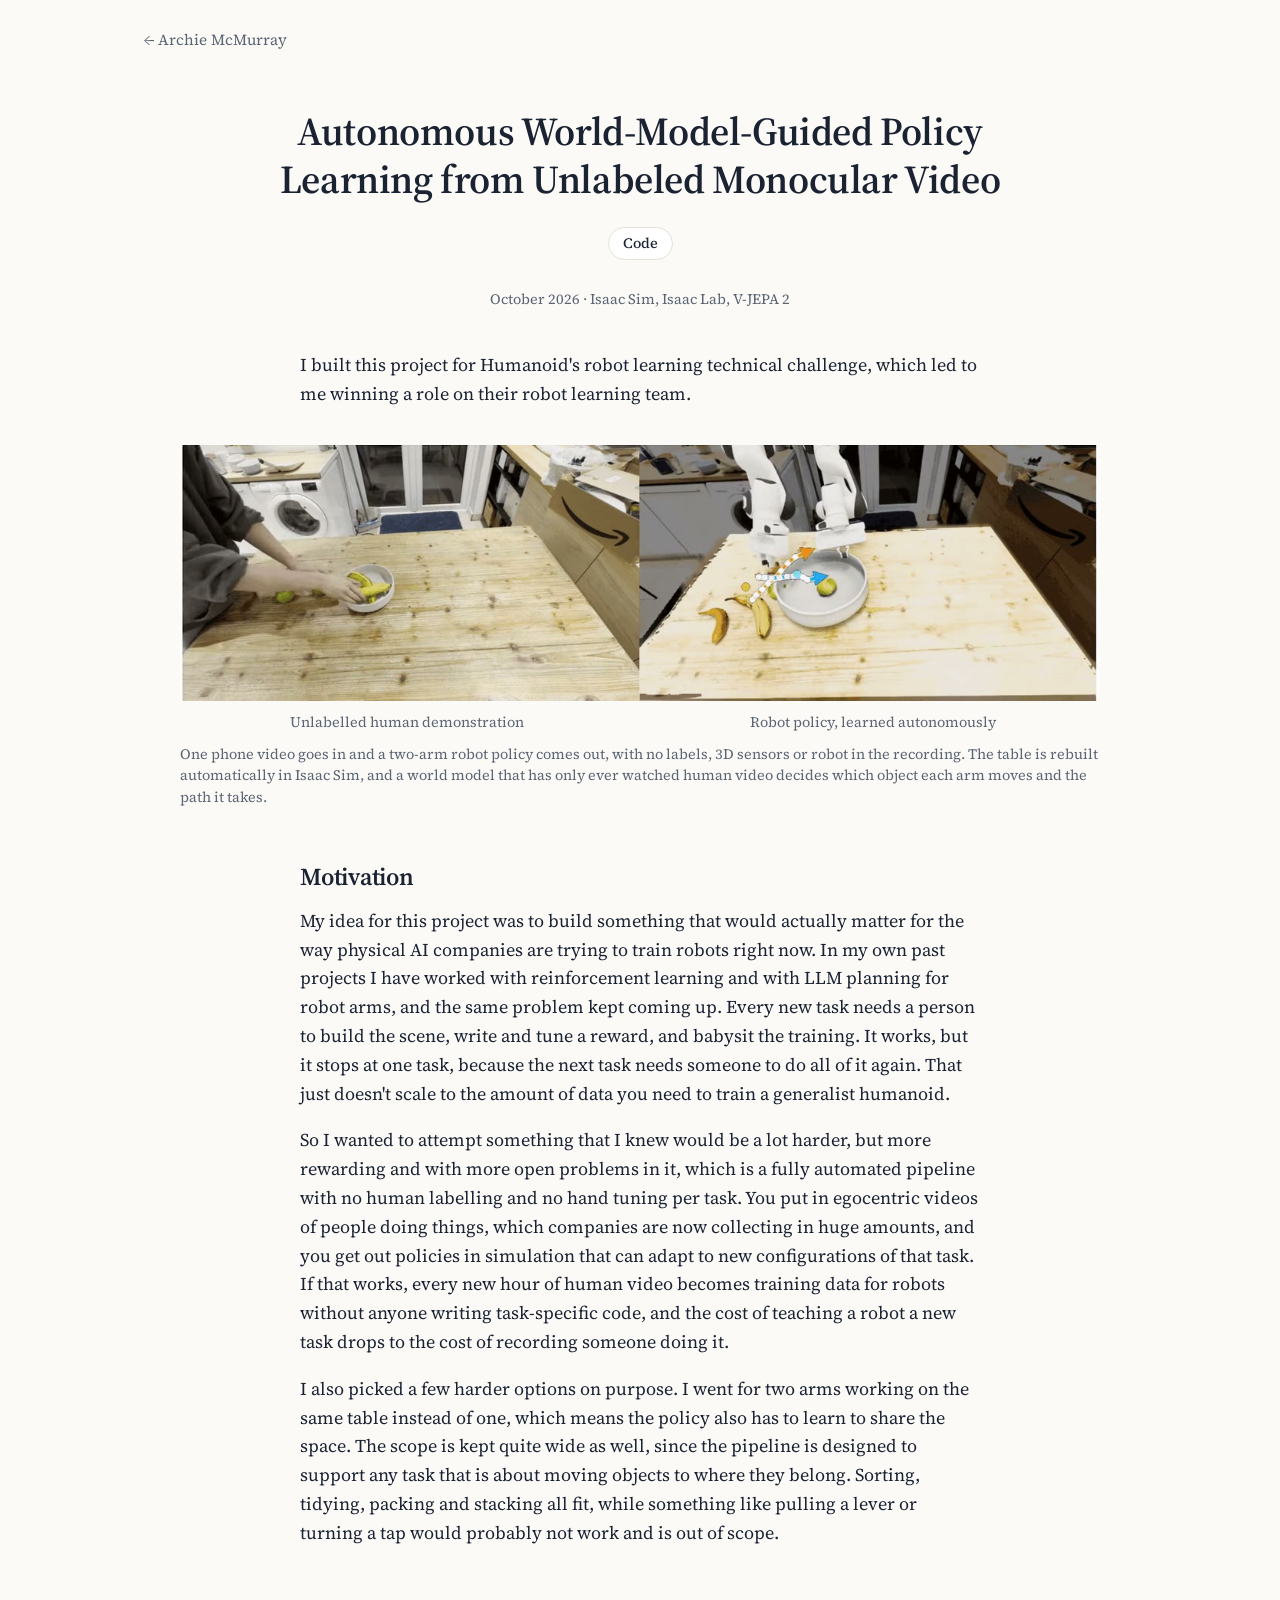
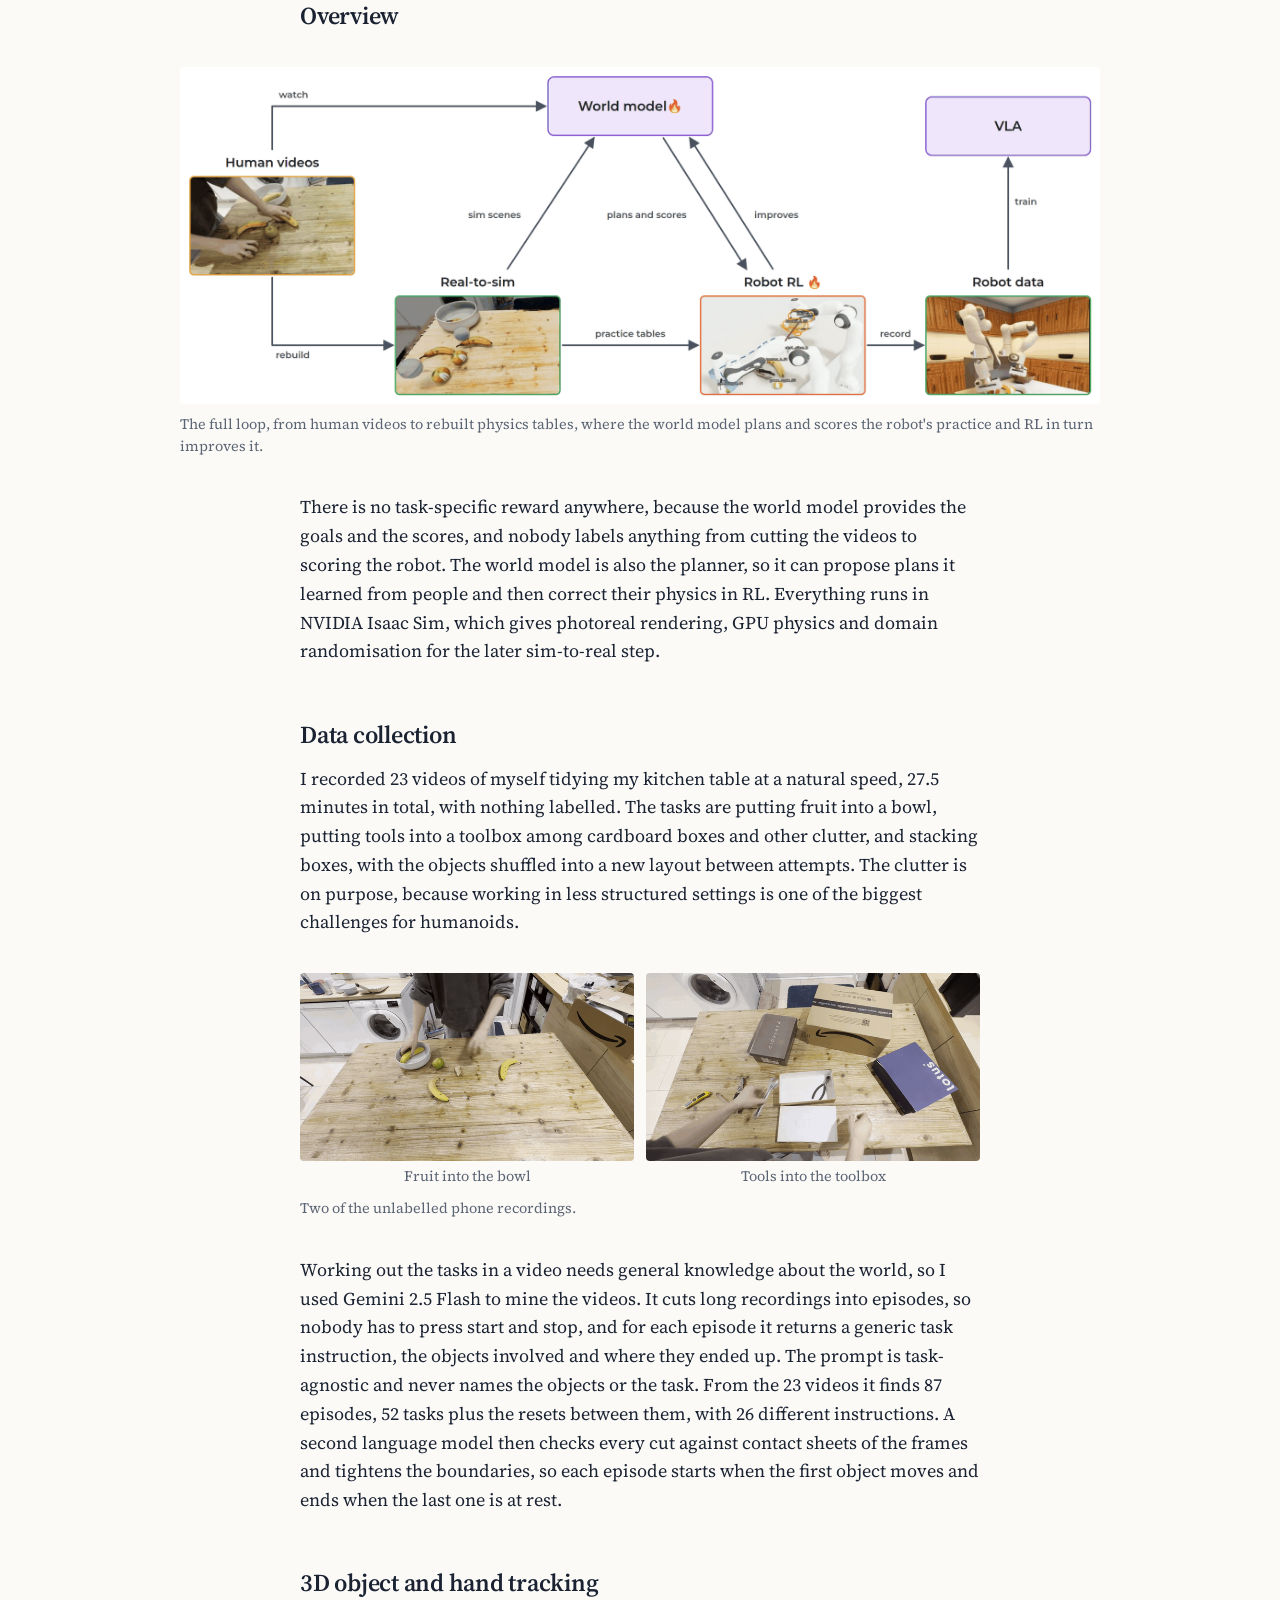
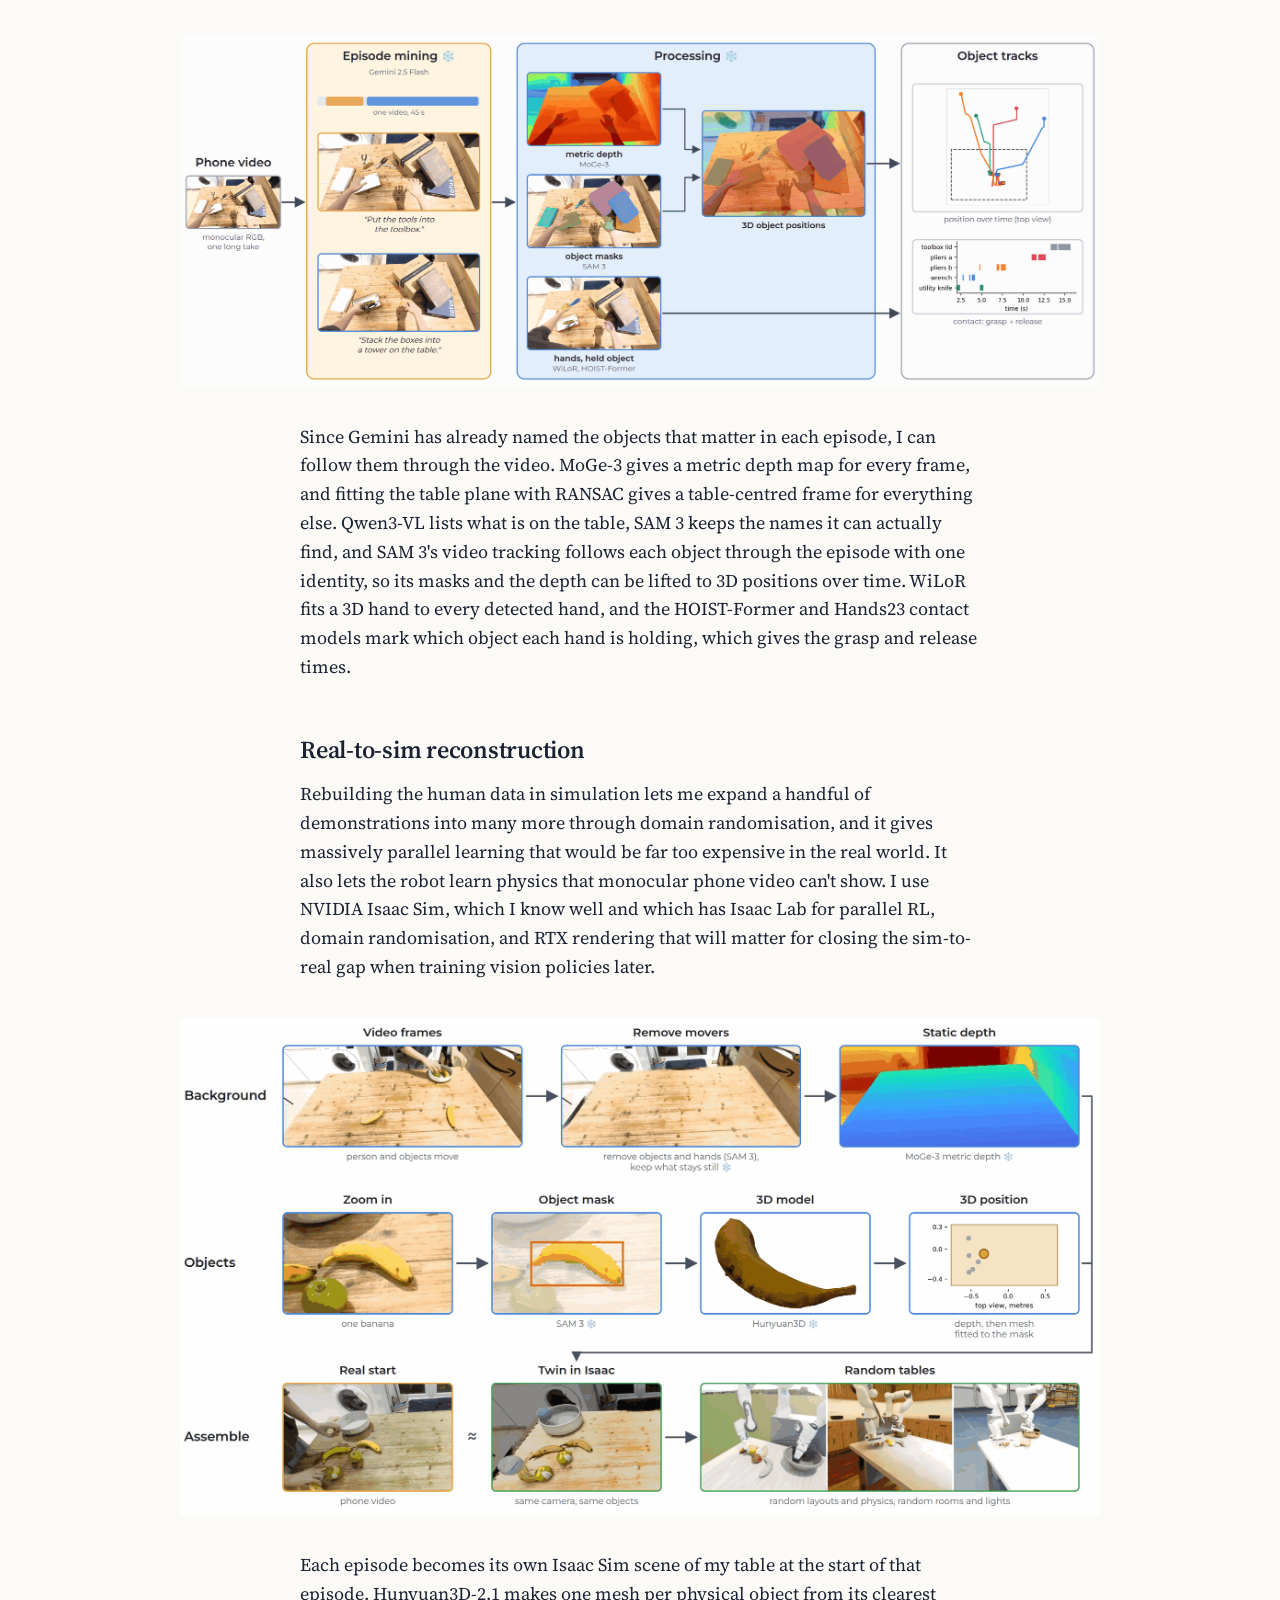
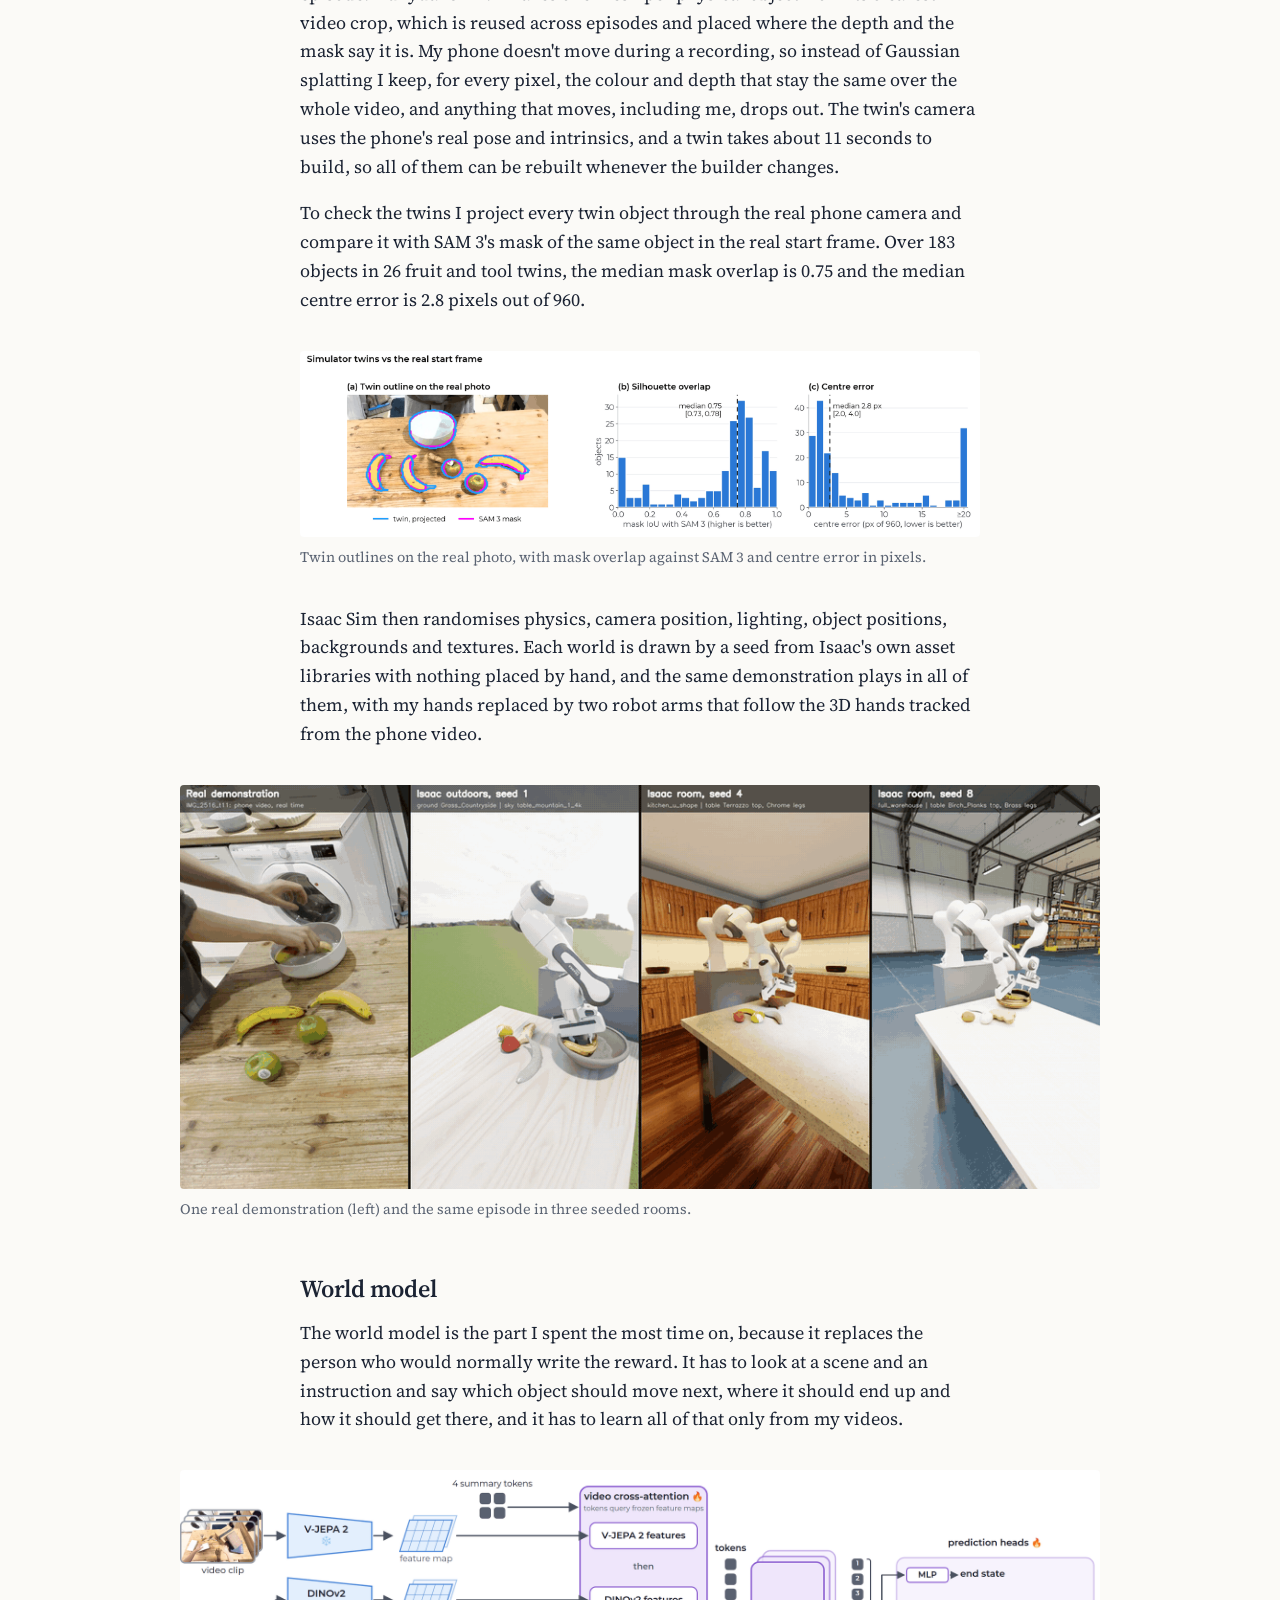
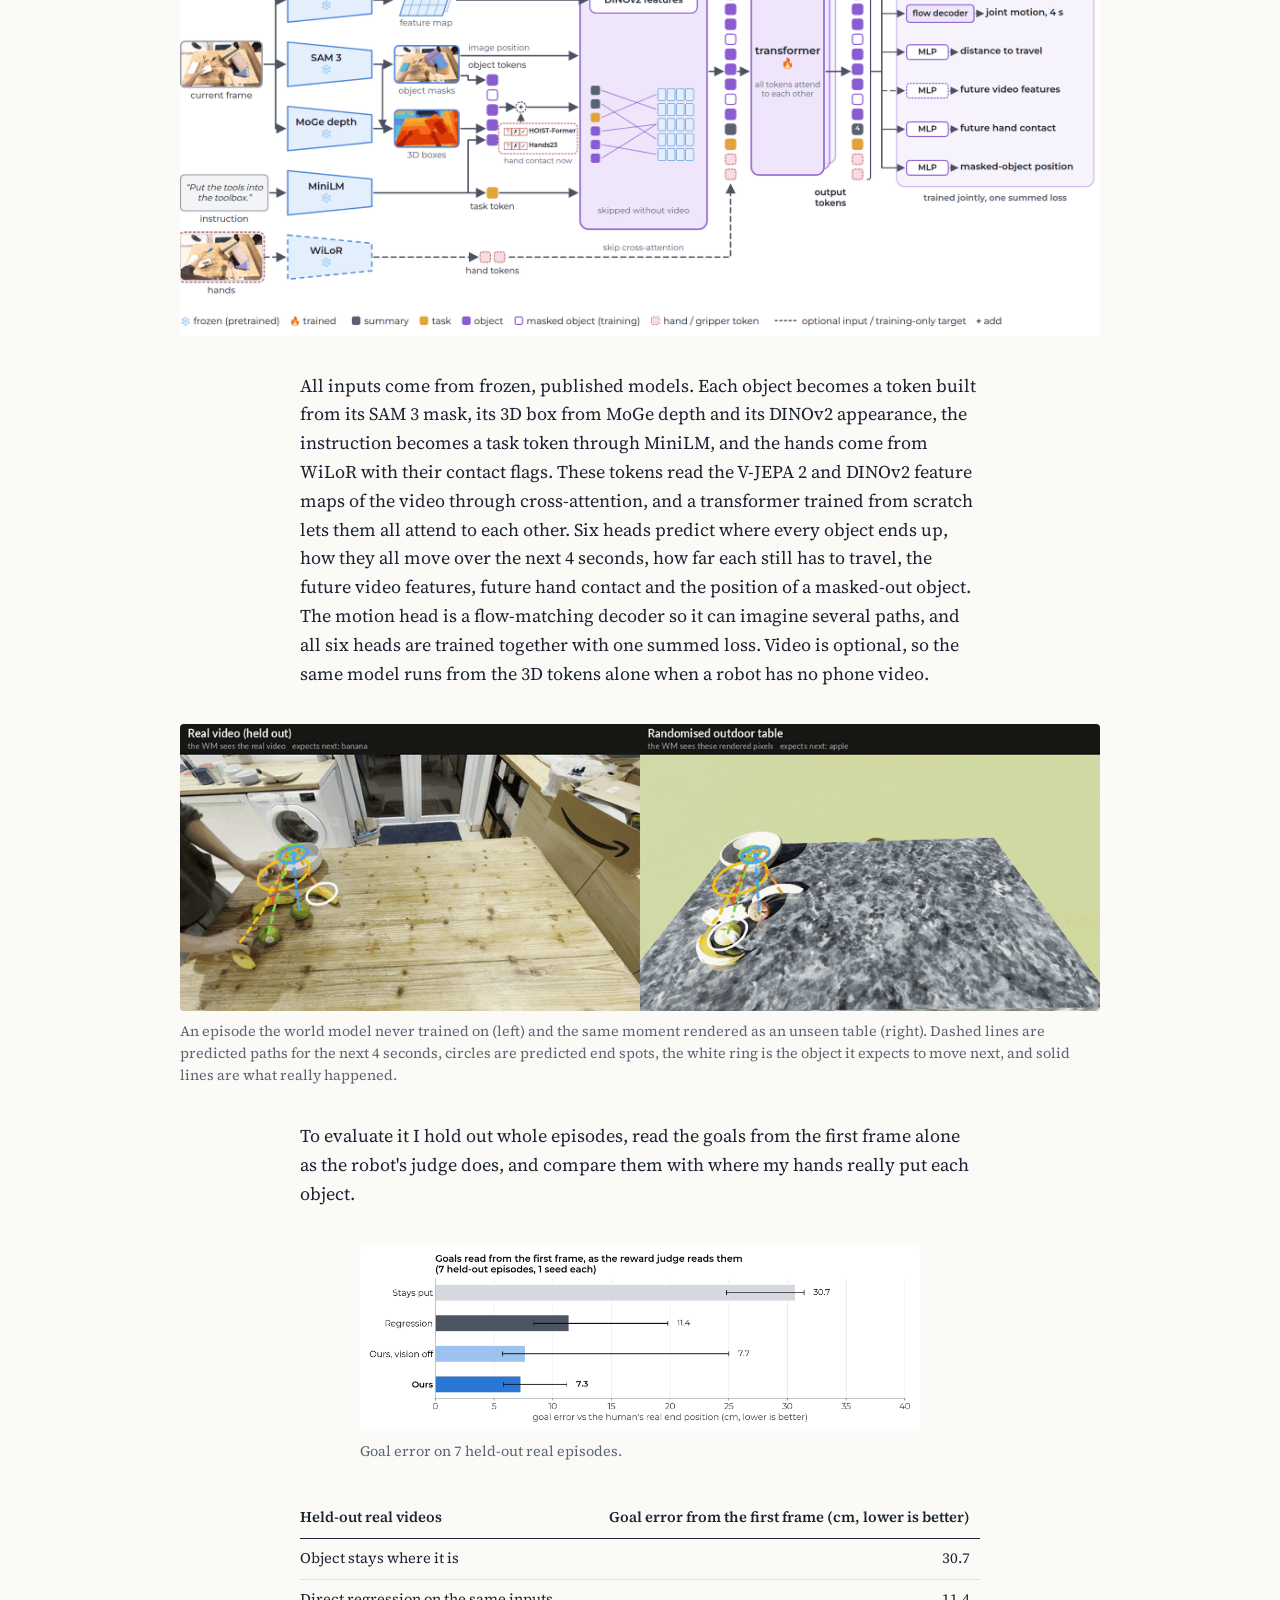
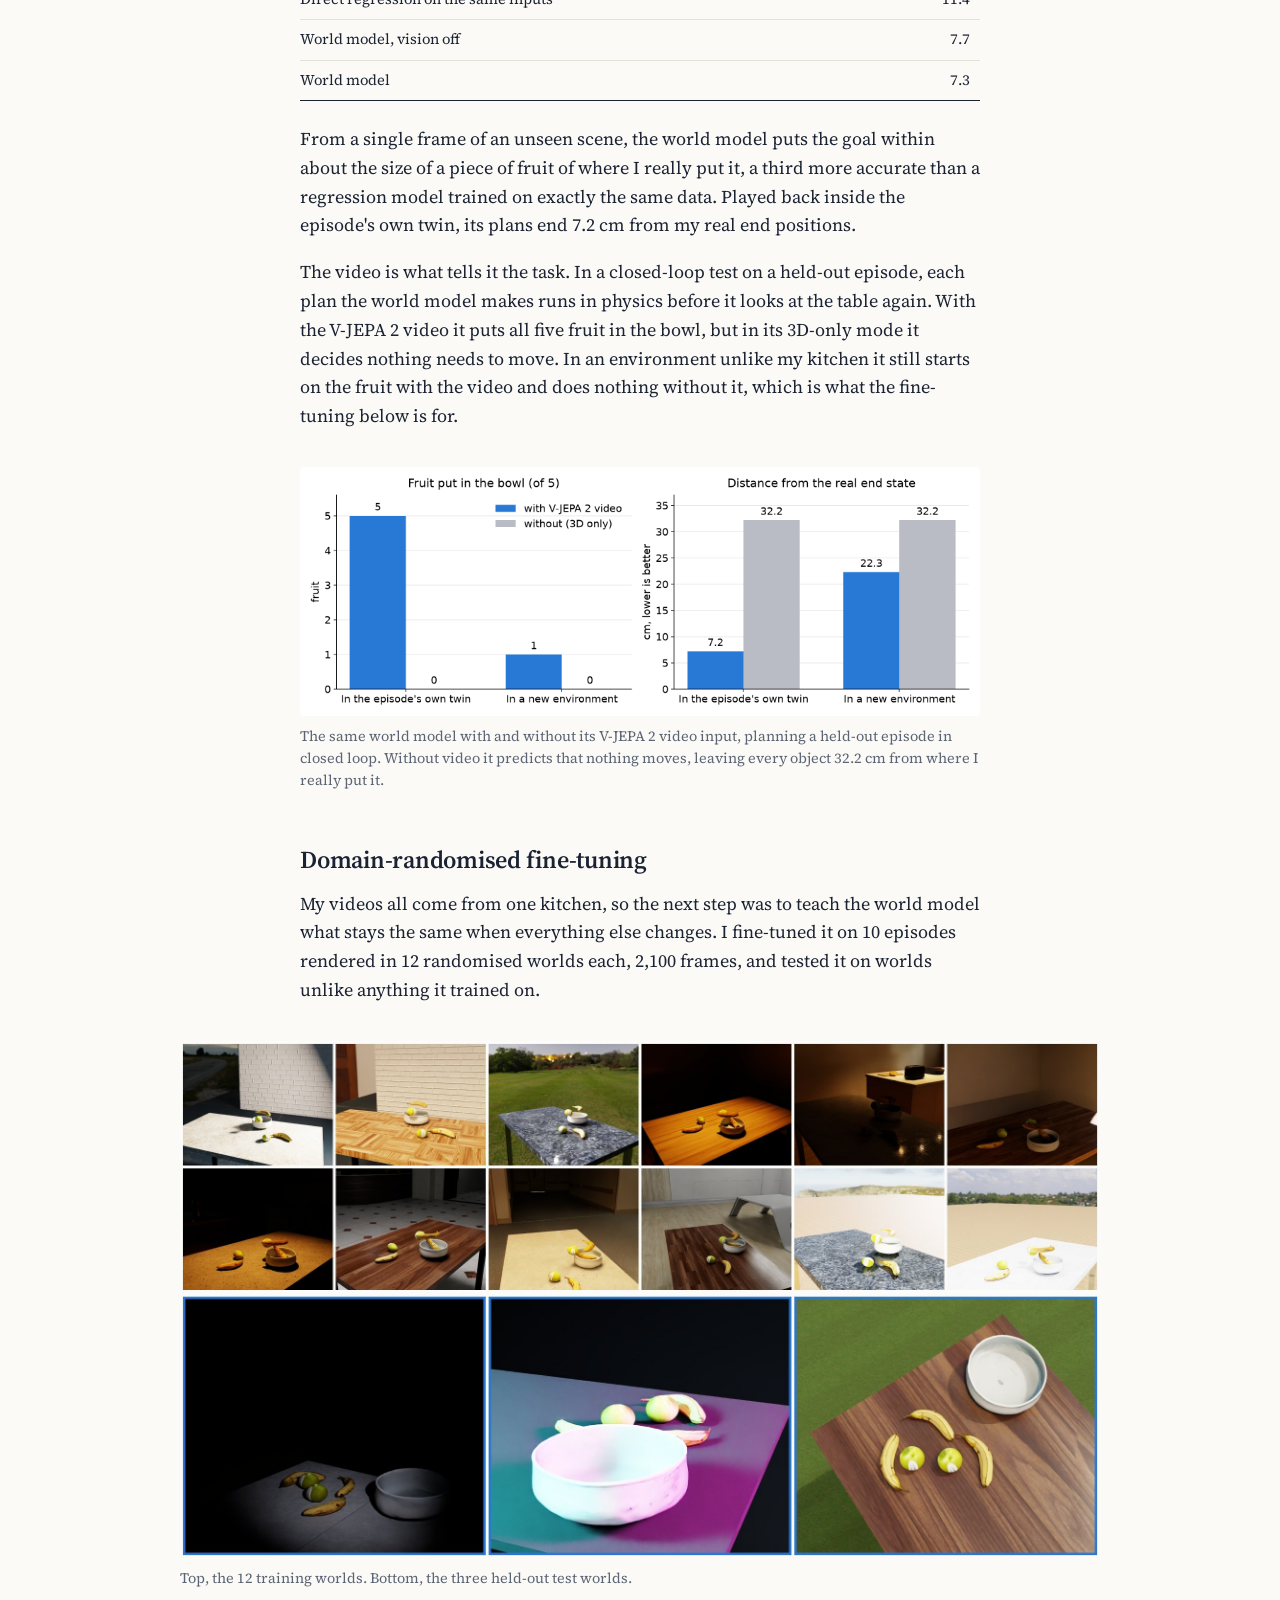
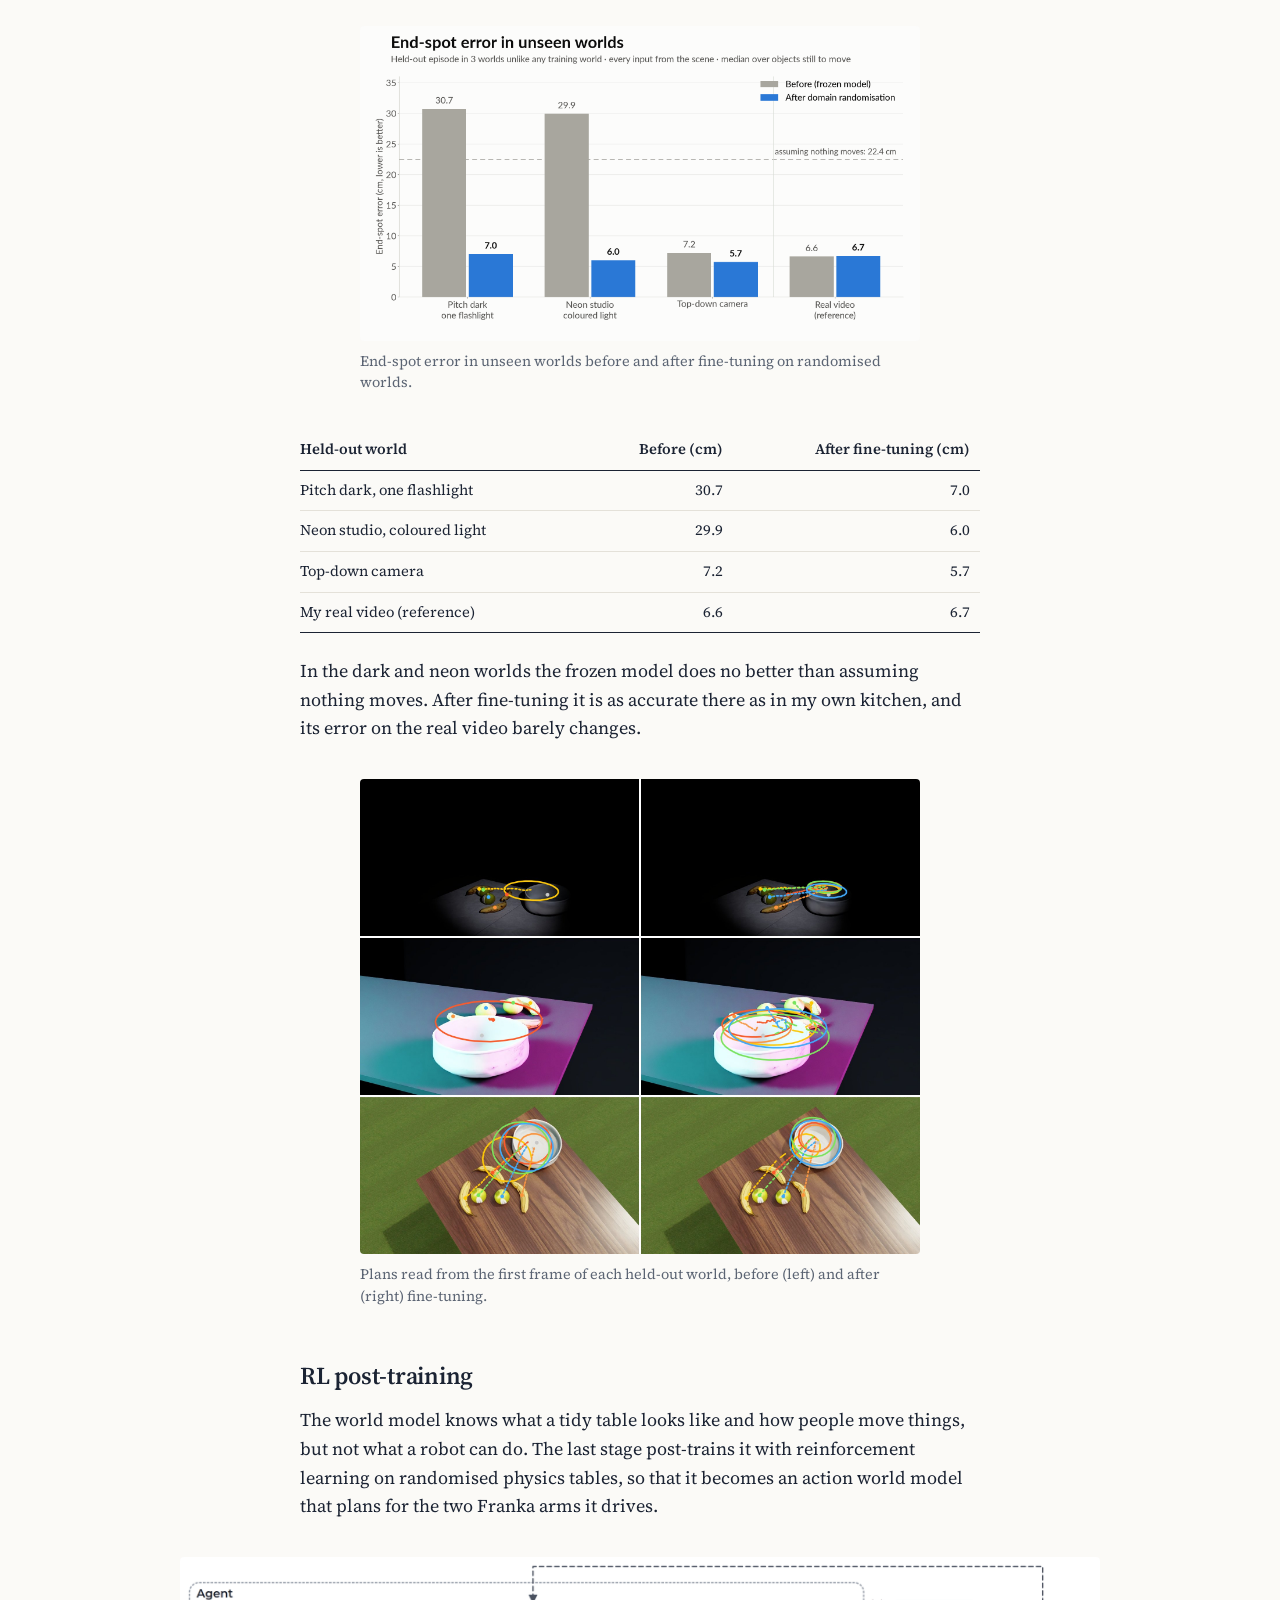
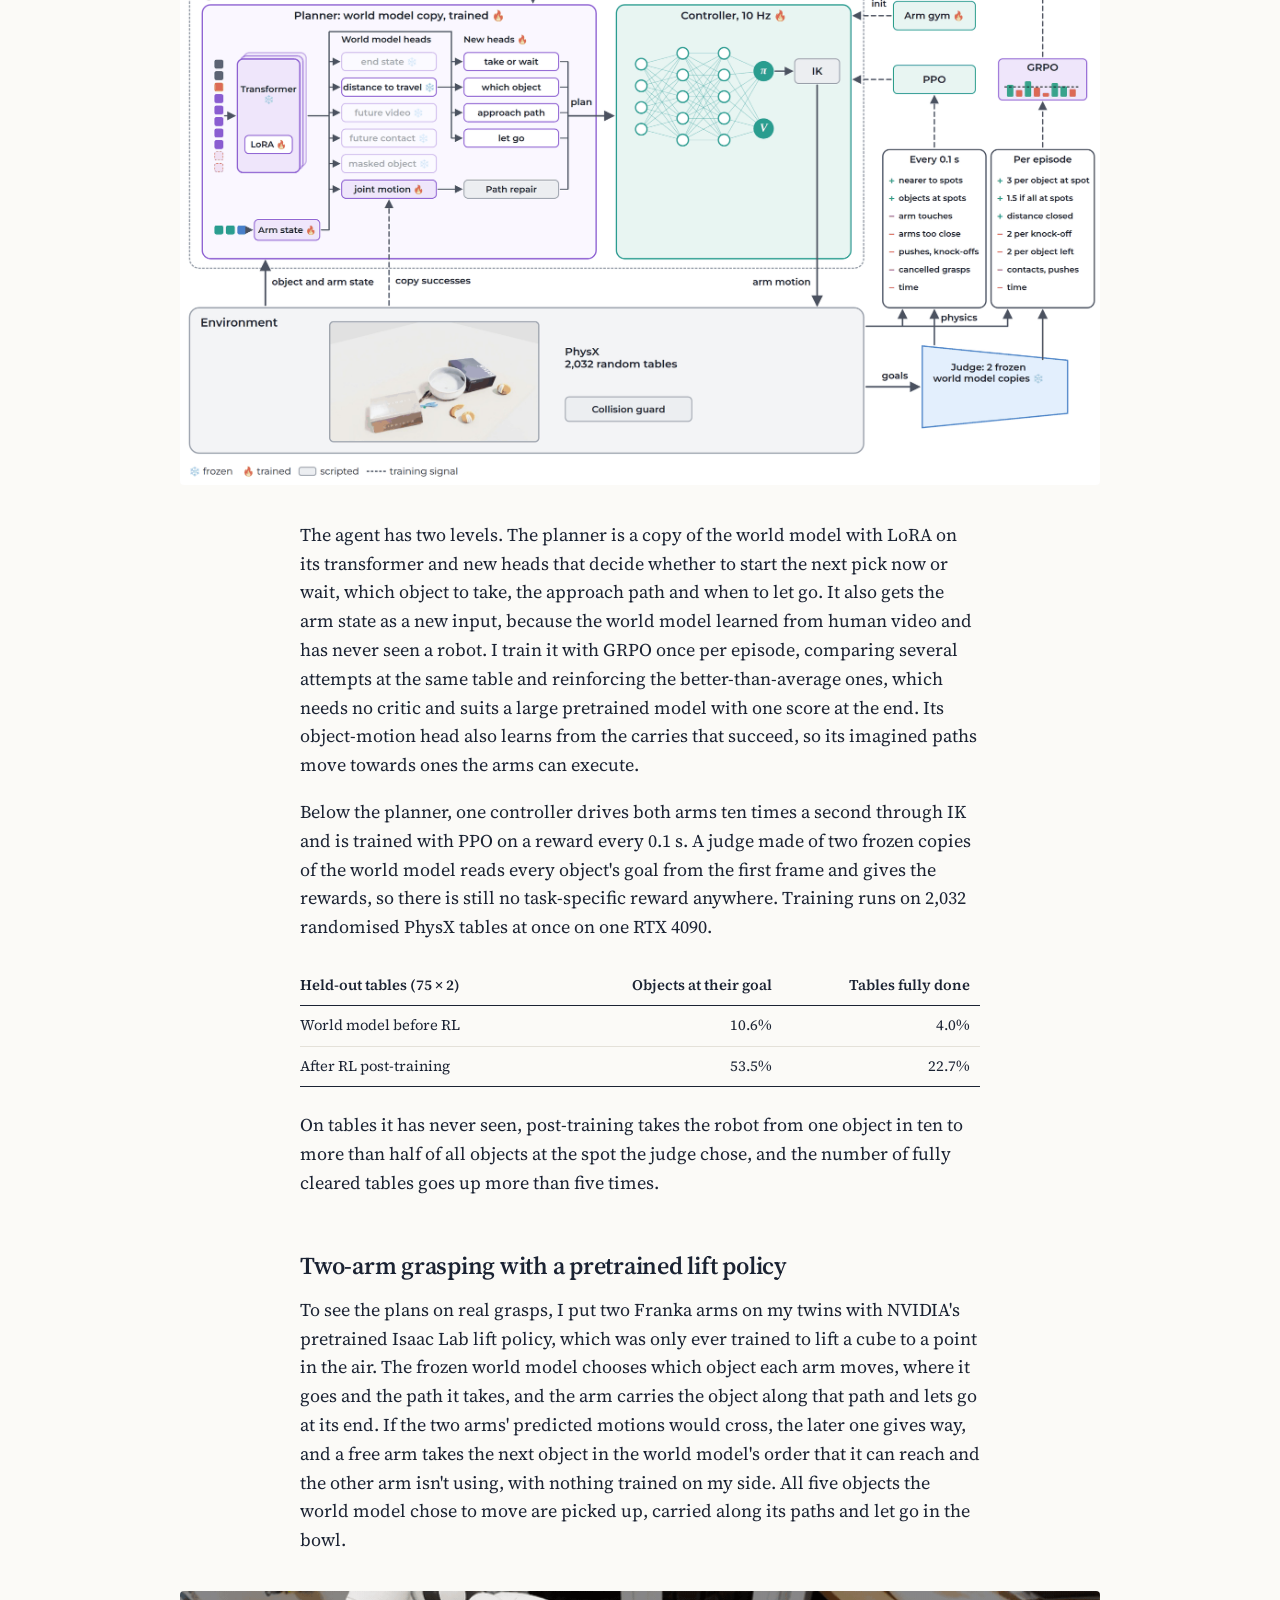
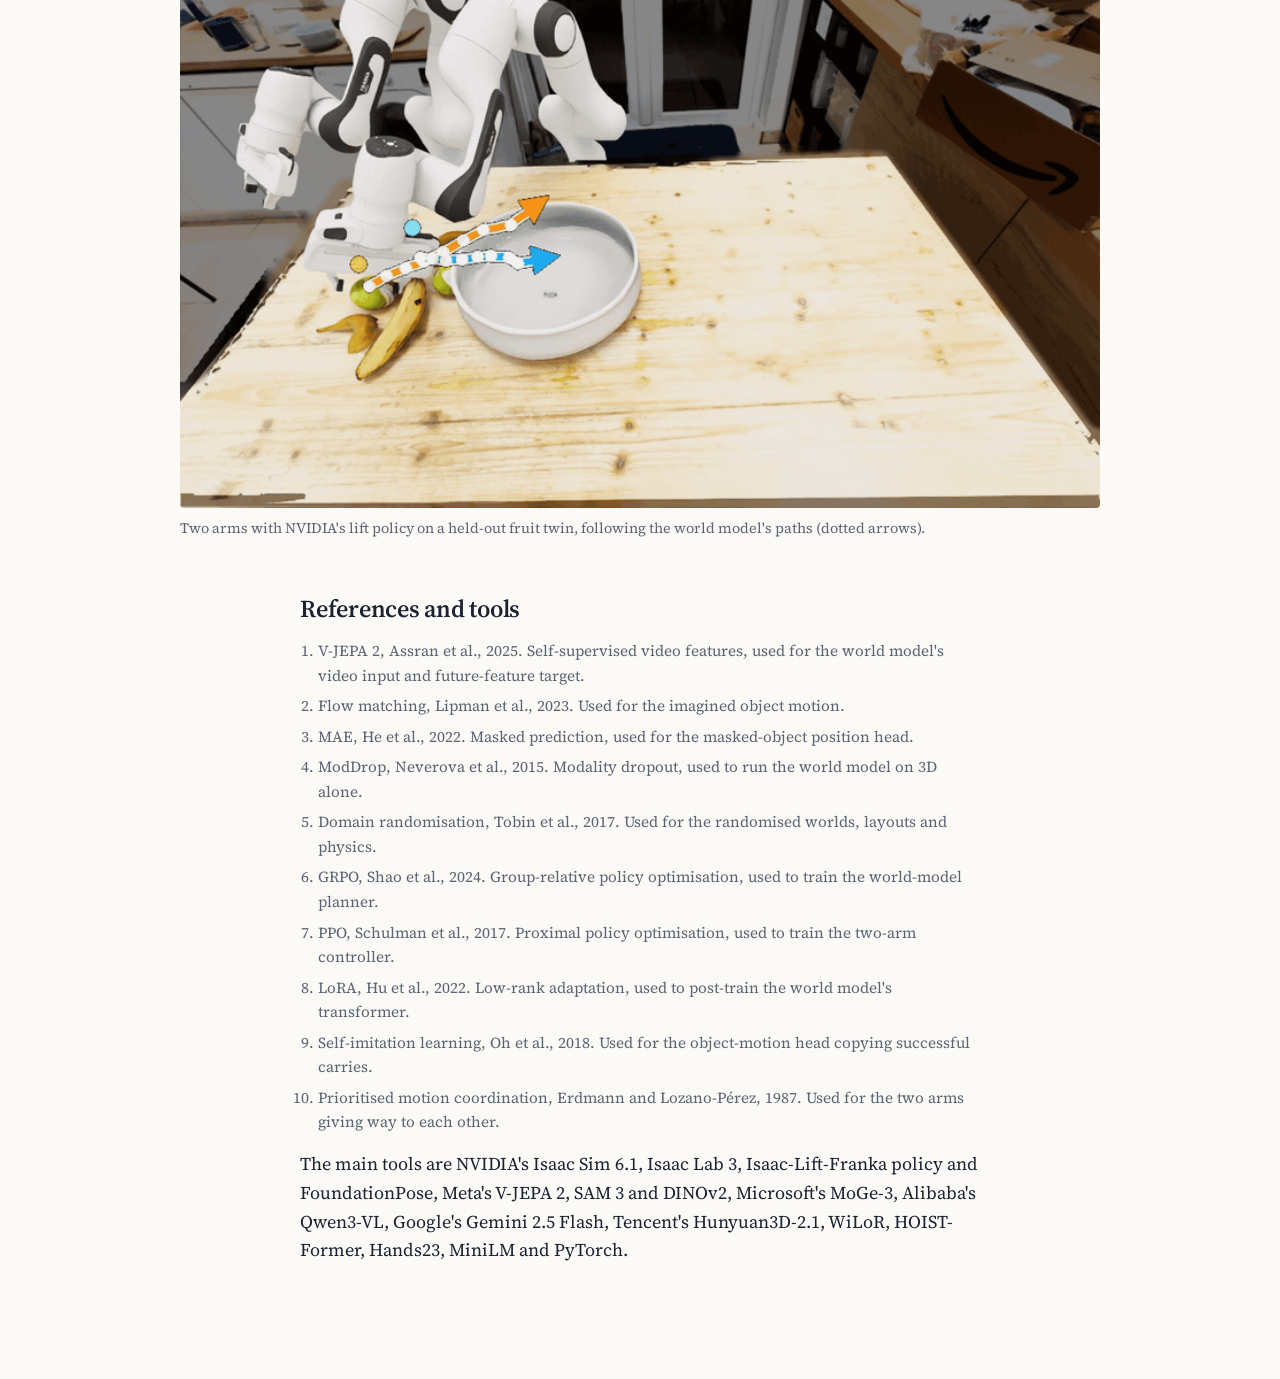
==== commit 820e41de: "Force browsers to load the new stylesheet Co-Authored-By: Claude Opus 5.5 <noreply@anthropic.com>" ====
--- a/clean-tables/index.html
+++ b/clean-tables/index.html
@@ -5,7 +5,7 @@
 <meta name="viewport" content="width=device-width,initial-scale=1">
 <title>Autonomous World-Model-Guided Policy Learning from Unlabeled Monocular Video</title>
 <meta name="description" content="An automated pipeline that turns unlabelled phone videos of a person tidying a table into two-arm robot policies trained in Isaac Sim, with a world model that sets the goals and scores.">
-<link rel="stylesheet" href="../style.css">
+<link rel="stylesheet" href="../style.css?v=2">
 </head>
 <body class="post">
 <main>
